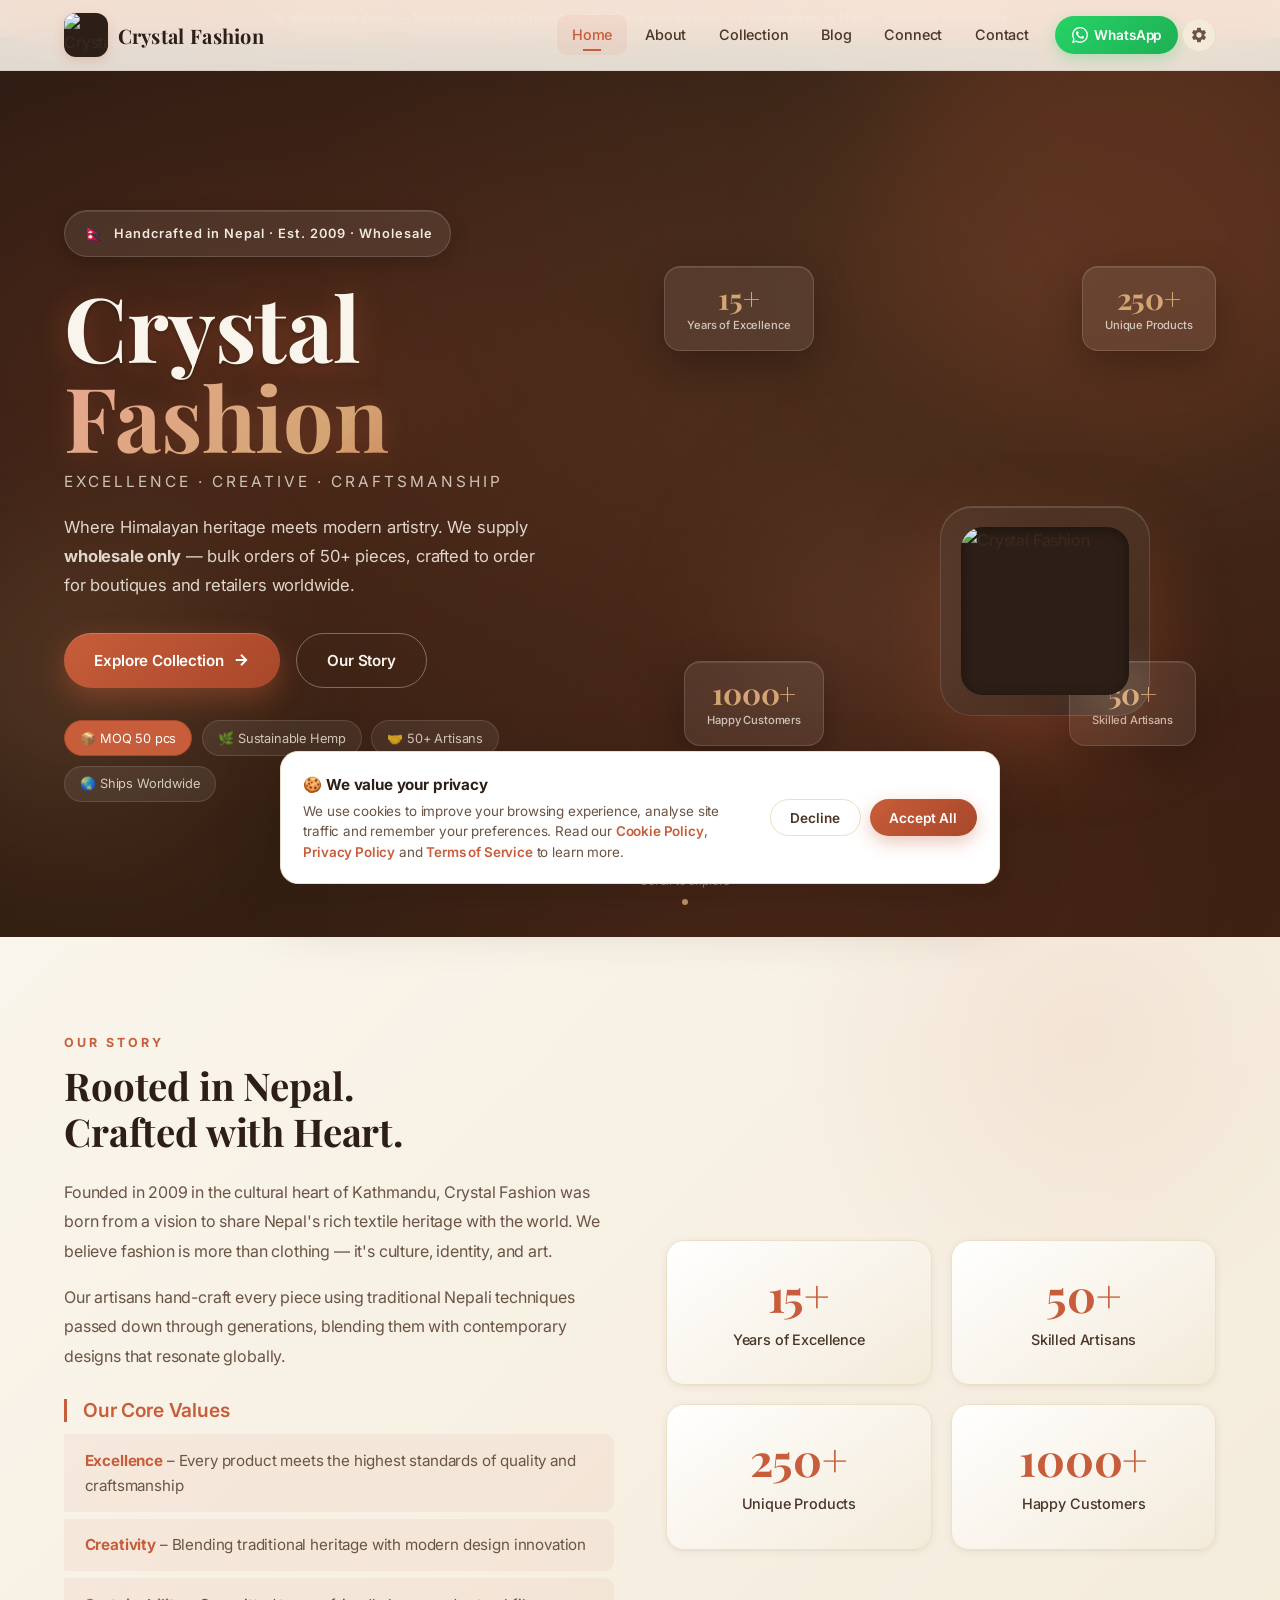
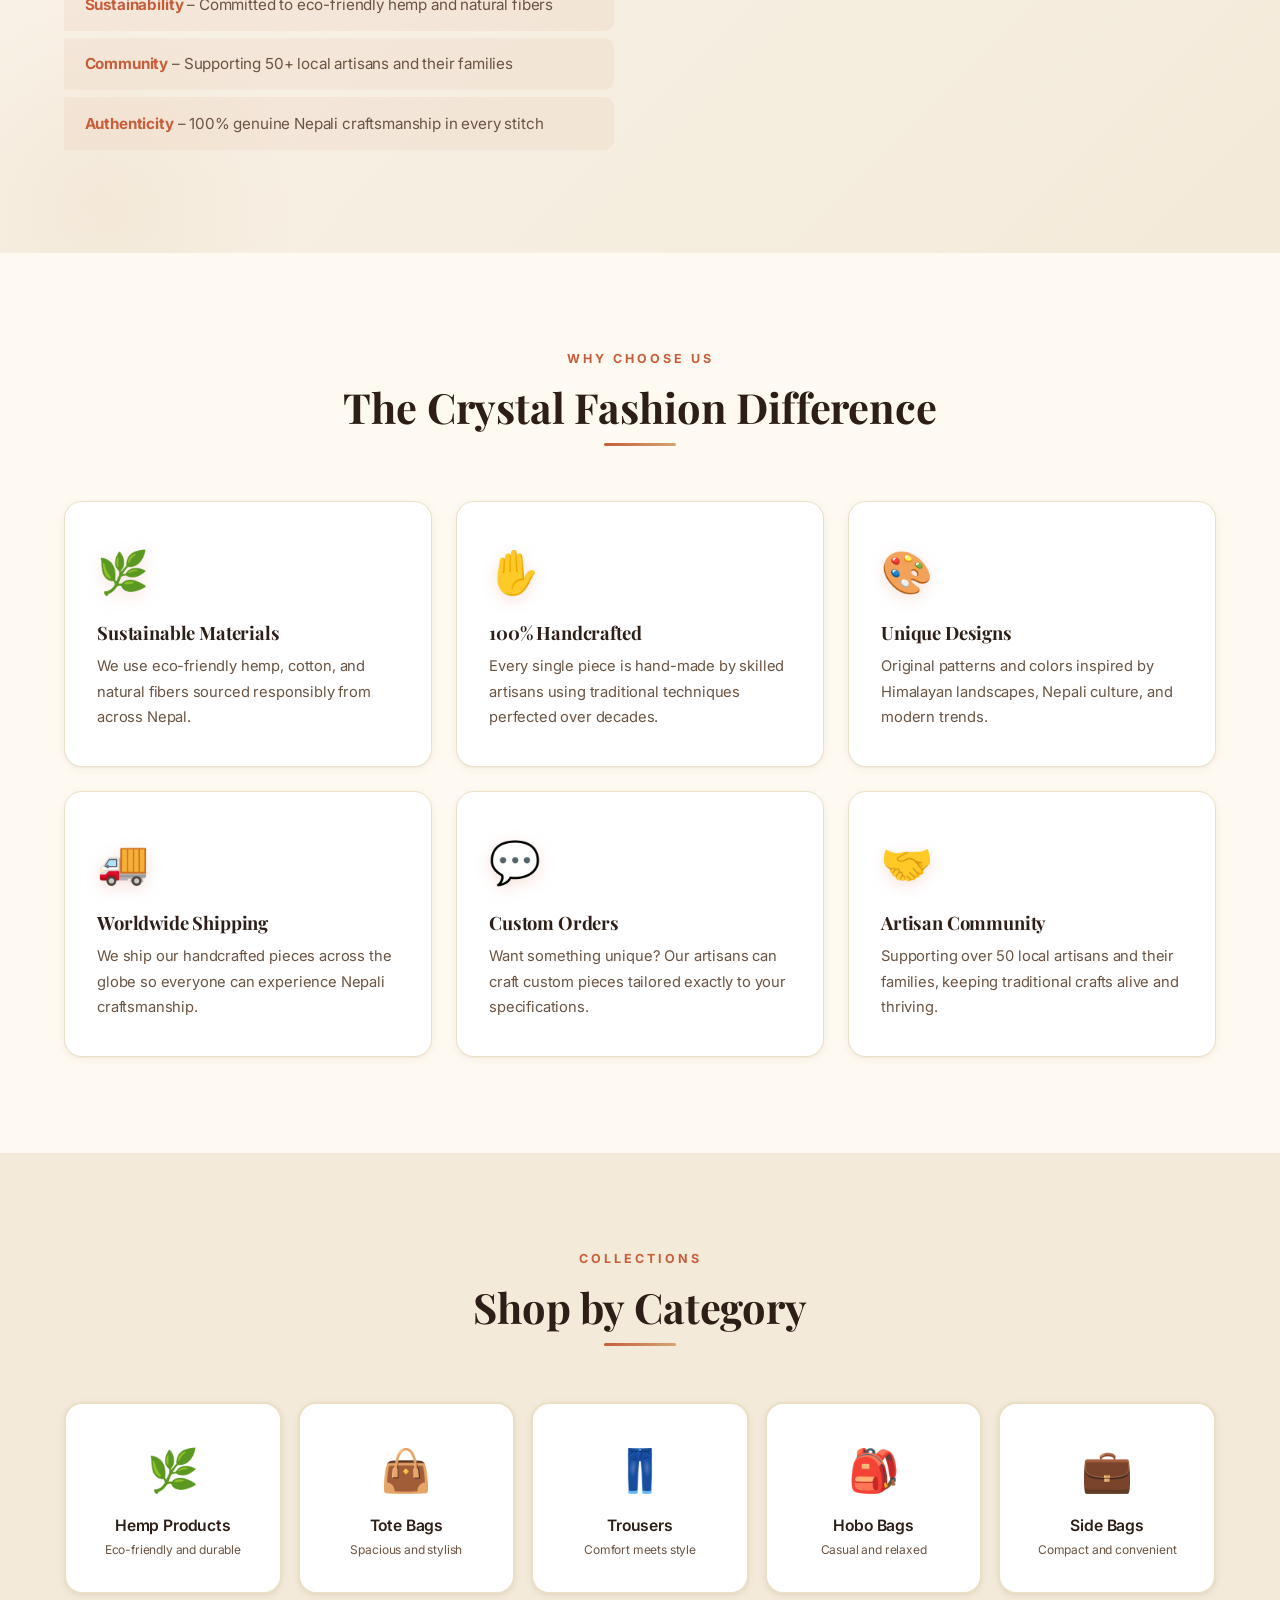
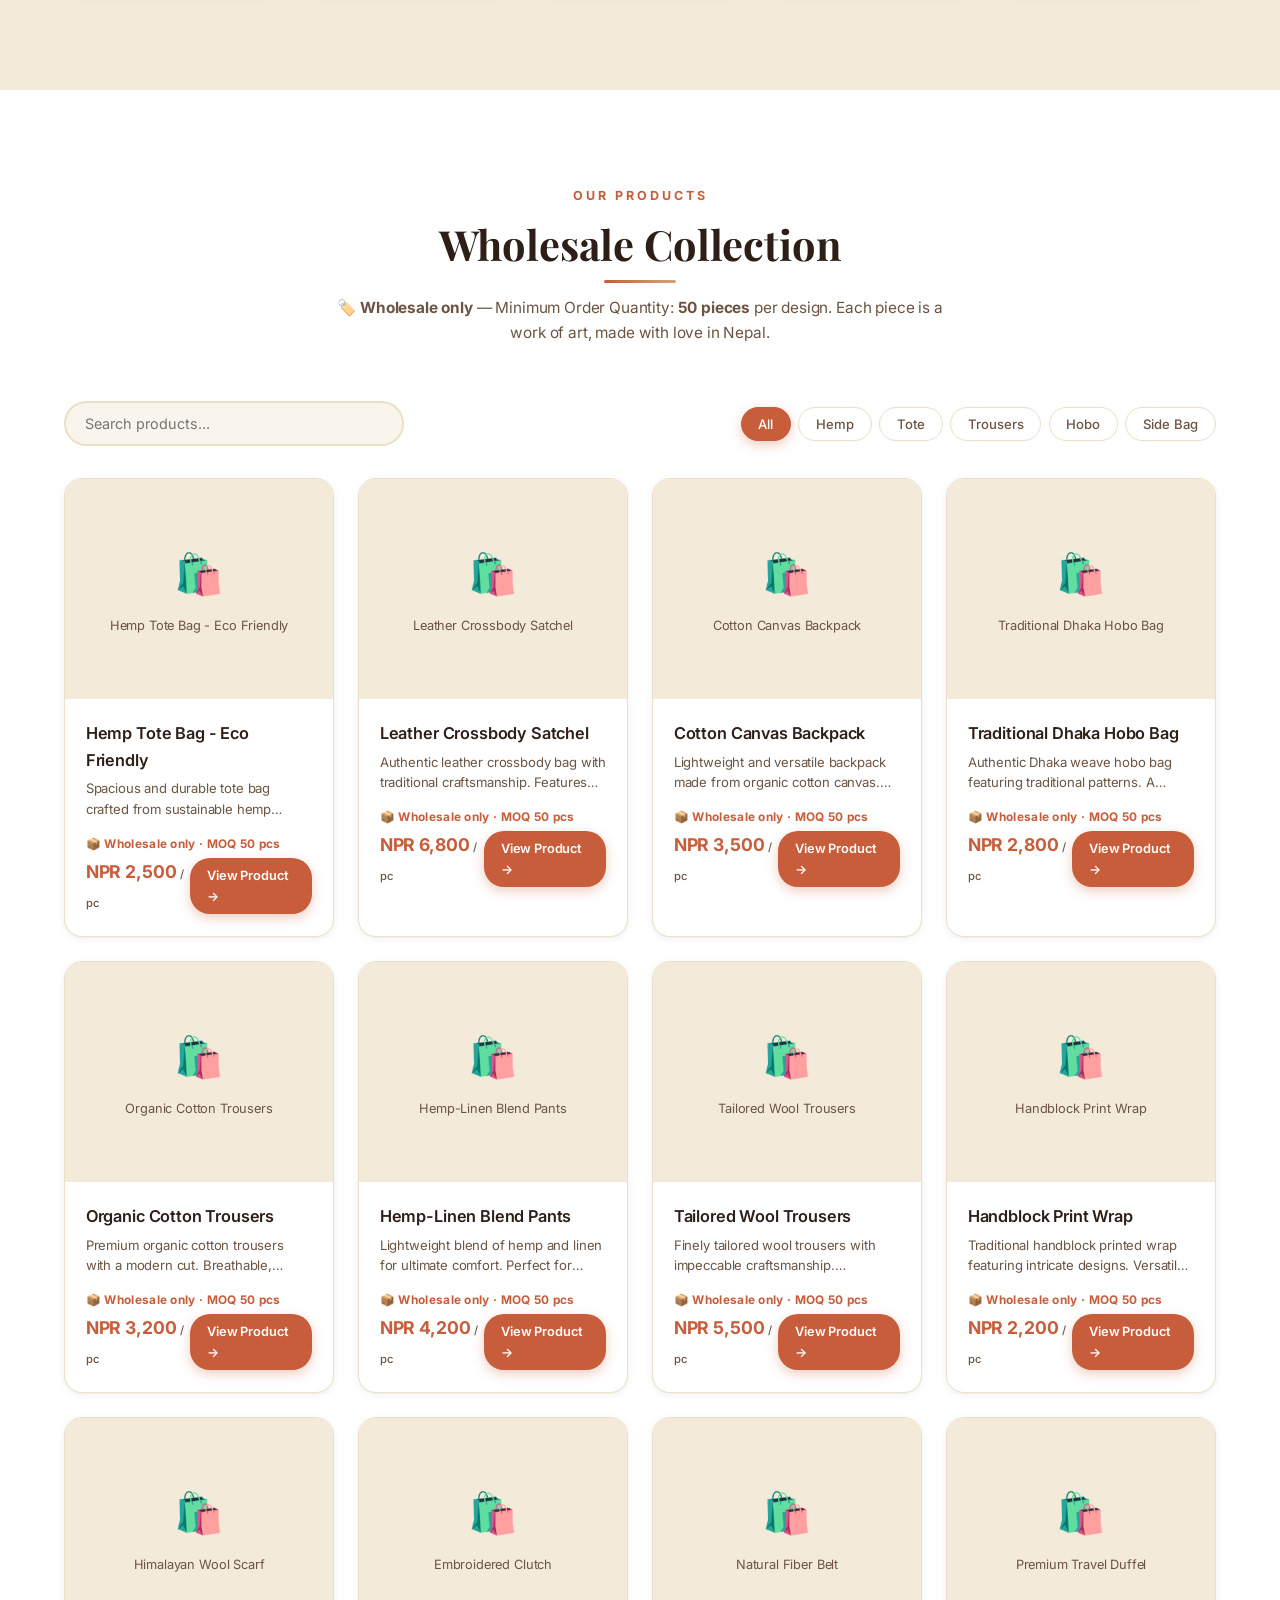
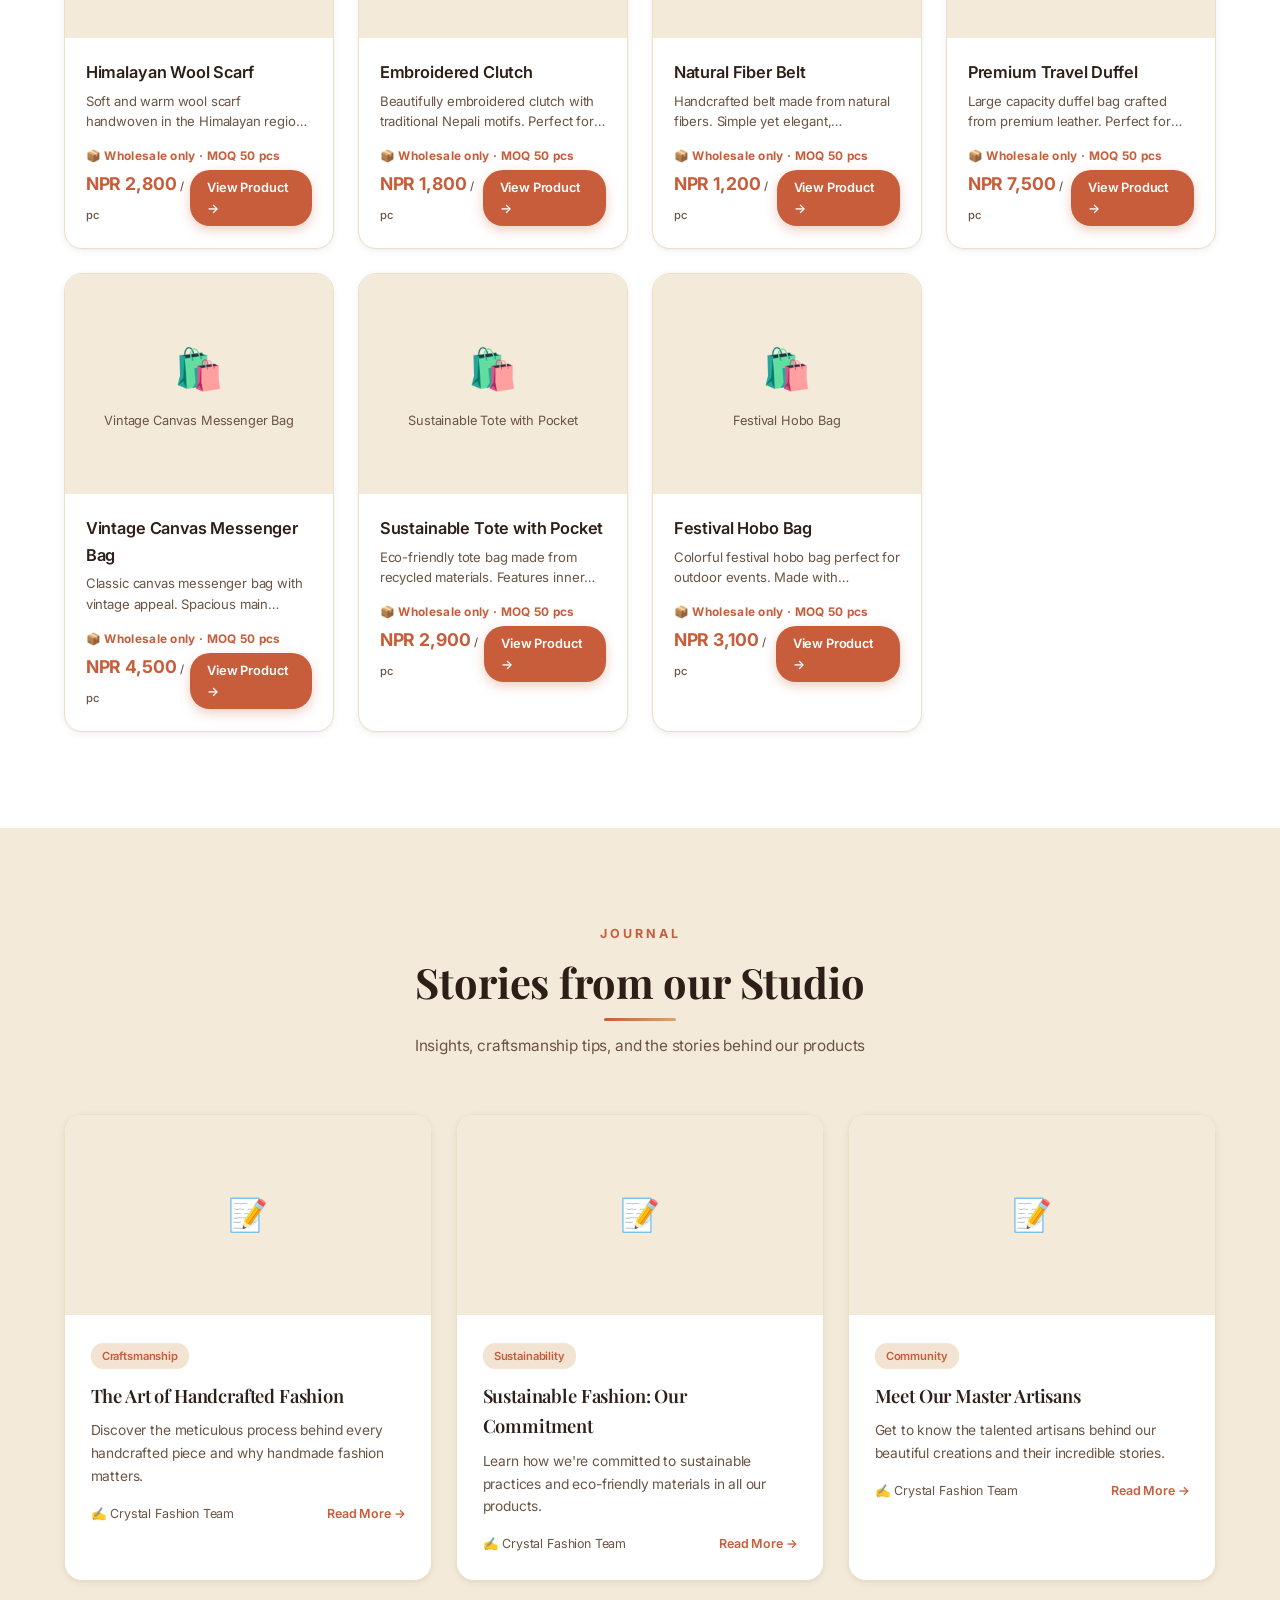
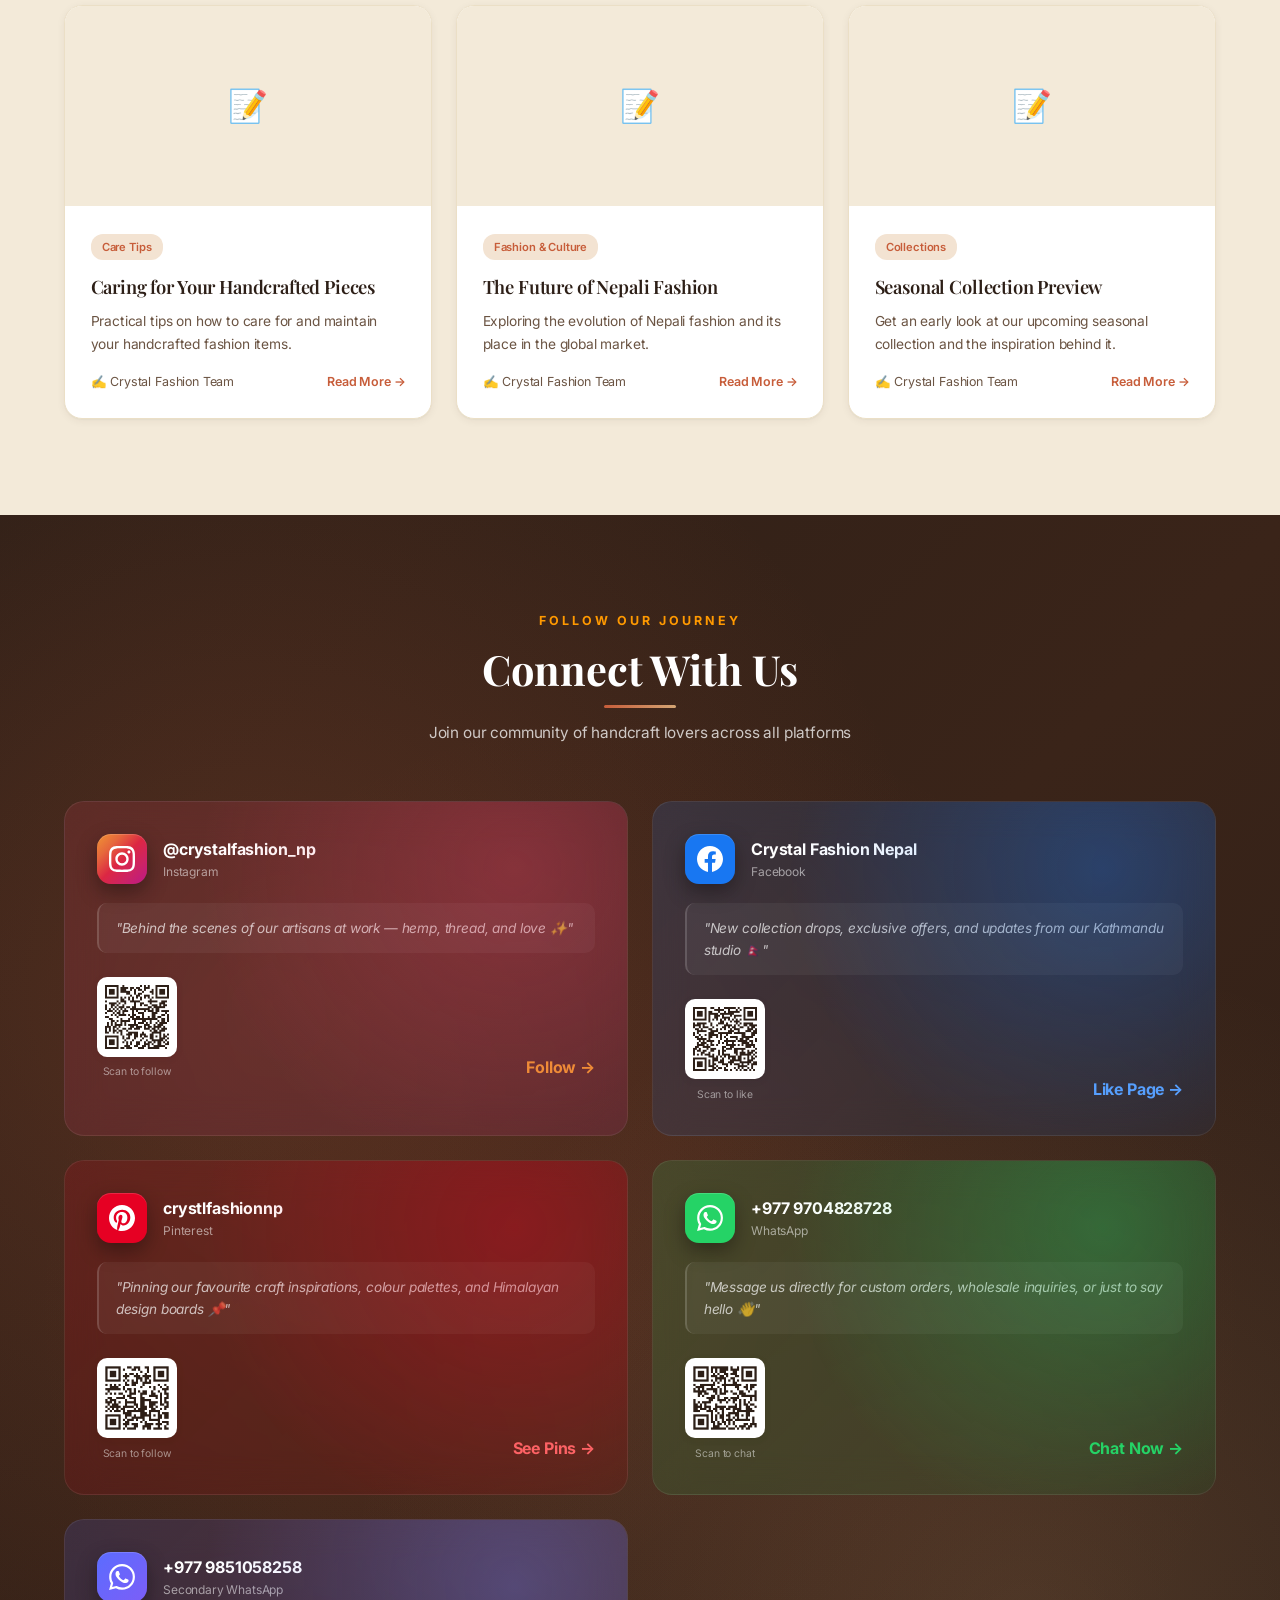
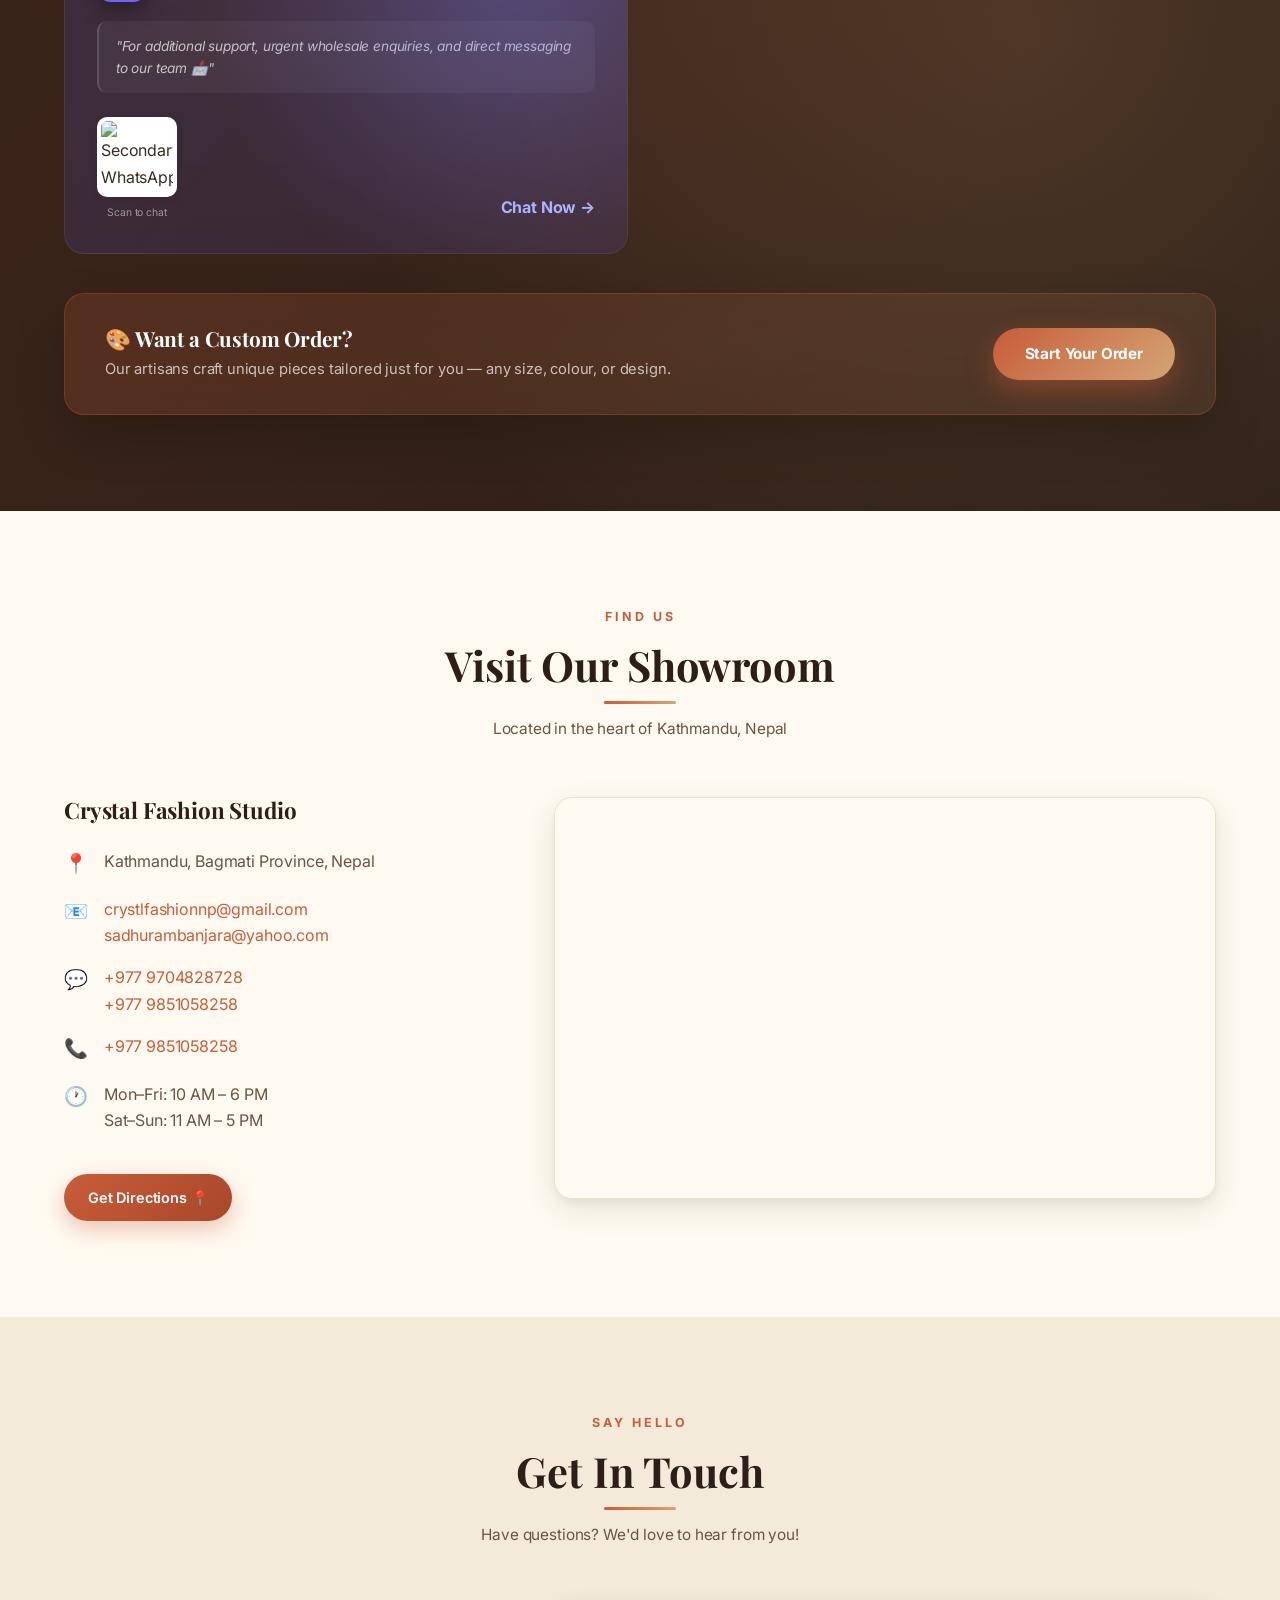
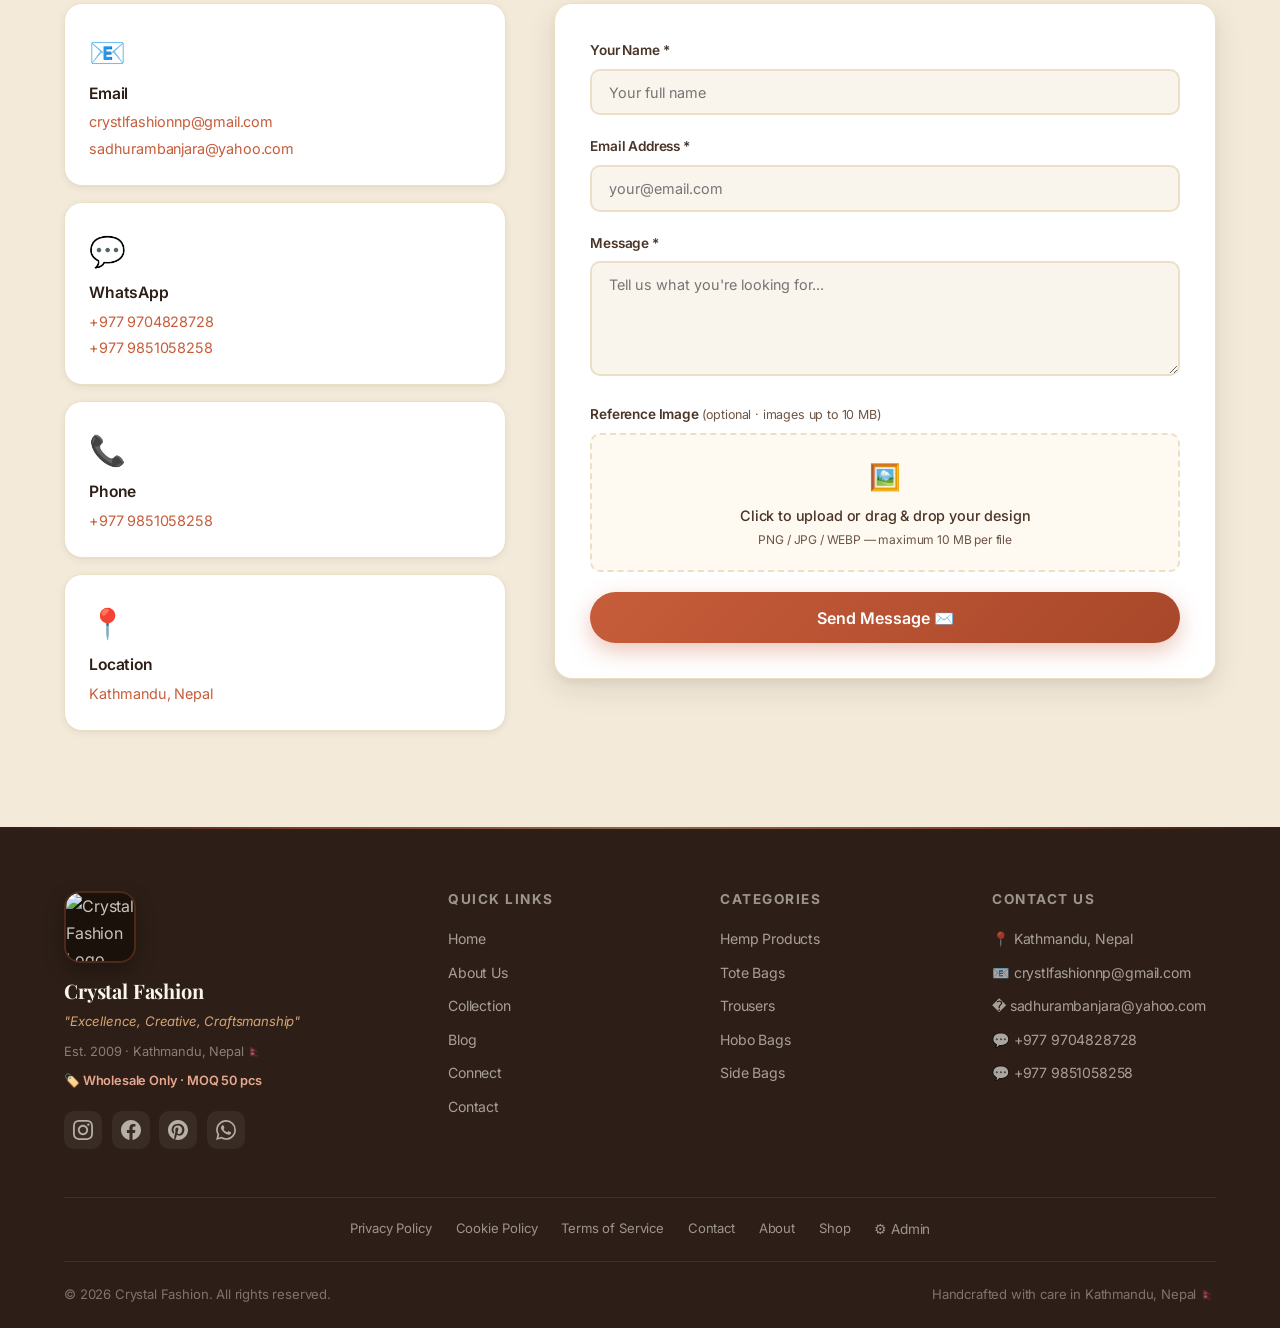
==== index.html @ 332d973c "Initial website setup" ====
<!DOCTYPE html>
<html lang="en">
<head>
    <meta charset="UTF-8">
    <meta name="viewport" content="width=device-width, initial-scale=1.0">
    <meta name="description" content="Crystal Fashion is a Nepal-based handcrafted fashion wholesaler offering premium bags, apparel, and accessories for boutiques and retailers worldwide. MOQ 50 pieces.">
    <meta name="keywords" content="Crystal Fashion, handcrafted fashion Nepal, wholesale bags Nepal, hemp tote bags, boutique fashion wholesale, Kathmandu fashion, Nepali leather accessories, wholesale fashion from Nepal">
    <meta name="robots" content="index, follow, max-image-preview:large, max-snippet:-1, max-video-preview:-1">
    <meta name="author" content="Crystal Fashion">
    <meta name="theme-color" content="#c75d3a">
    <meta name="application-name" content="Crystal Fashion">
    <meta property="og:type" content="website">
    <meta property="og:site_name" content="Crystal Fashion">
    <meta property="og:title" content="Crystal Fashion | Handcrafted Fashion from Nepal">
    <meta property="og:description" content="Premium handcrafted fashion, bags, accessories, and wholesale collections from Kathmandu, Nepal.">
    <meta property="og:image" content="https://www.crystalfashionnepal.com/images/logo.png">
    <meta property="og:url" content="https://www.crystalfashionnepal.com/">
    <meta property="og:locale" content="en_US">
    <meta name="twitter:card" content="summary_large_image">
    <meta name="twitter:title" content="Crystal Fashion | Handcrafted Fashion from Nepal">
    <meta name="twitter:description" content="Premium handcrafted fashion, bags, accessories, and wholesale collections from Kathmandu, Nepal.">
    <meta name="twitter:image" content="https://www.crystalfashionnepal.com/images/logo.png">
    <link rel="canonical" href="https://www.crystalfashionnepal.com/">
    <link rel="manifest" href="site.webmanifest">
    <title>Crystal Fashion - Wholesale Handcrafted Fashion from Nepal · MOQ 50</title>
    <link rel="icon" type="image/png" href="images/logo.png">
    <link href="https://fonts.googleapis.com/css2?family=Playfair+Display:ital,wght@0,400;0,600;0,700;0,900;1,400&family=Inter:wght@300;400;500;600;700&display=swap" rel="stylesheet">
    <link rel="stylesheet" href="css/style.css">
    <script type="application/ld+json">
    {
      "@context": "https://schema.org",
      "@type": "Organization",
      "name": "Crystal Fashion",
      "url": "https://www.crystalfashionnepal.com/",
      "logo": "https://www.crystalfashionnepal.com/images/logo.png",
      "description": "Crystal Fashion is a Nepal-based handcrafted fashion wholesaler creating premium bags, apparel, and accessories for boutiques and retailers worldwide.",
      "address": {
        "@type": "PostalAddress",
        "addressLocality": "Kathmandu",
        "addressCountry": "NP"
      },
      "areaServed": ["Worldwide", "Nepal", "Asia"],
      "contactPoint": {
        "@type": "ContactPoint",
        "telephone": "+977-9704828728",
        "contactType": "customer service",
        "areaServed": "Worldwide",
        "availableLanguage": ["English", "Nepali"]
      }
    }
    </script>
    <script type="application/ld+json">
    {
      "@context": "https://schema.org",
      "@type": "WebSite",
      "name": "Crystal Fashion",
      "url": "https://www.crystalfashionnepal.com/",
      "potentialAction": {
        "@type": "SearchAction",
        "target": "https://www.crystalfashionnepal.com/?q={search_term_string}",
        "query-input": "required name=search_term_string"
      }
    }
    </script>
</head>
<body>
    <div class="wholesale-bar">🏷️ <strong>Wholesale Only</strong> — Minimum Order Quantity: 50 pieces per design &nbsp;·&nbsp; Handcrafted in Nepal, shipped worldwide</div>
    <!-- Navigation -->
    <header class="header sticky-header" id="mainHeader">
        <div class="header-container">
            <a href="index.html" class="logo">
                <div class="logo-img-wrap">
                    <img src="images/logo.png" alt="Crystal Fashion Logo" class="logo-img">
                </div>
                <span class="logo-text">Crystal Fashion</span>
            </a>
            <nav class="nav-menu" id="navMenu">
                <a href="#home" class="nav-link">Home</a>
                <a href="#about" class="nav-link">About</a>
                <a href="#products" class="nav-link">Collection</a>
                <a href="#blog" class="nav-link">Blog</a>
                <a href="#connect" class="nav-link">Connect</a>
                <a href="#contact" class="nav-link">Contact</a>
                <a href="https://wa.me/9779704828728" class="nav-whatsapp" target="_blank" rel="noopener">
                    <svg viewBox="0 0 24 24" fill="currentColor" width="16" height="16"><path d="M17.472 14.382c-.297-.149-1.758-.867-2.03-.967-.273-.099-.471-.148-.67.15-.197.297-.767.966-.94 1.164-.173.199-.347.223-.644.075-.297-.15-1.255-.463-2.39-1.475-.883-.788-1.48-1.761-1.653-2.059-.173-.297-.018-.458.13-.606.134-.133.298-.347.446-.52.149-.174.198-.298.298-.497.099-.198.05-.371-.025-.52-.075-.149-.669-1.612-.916-2.207-.242-.579-.487-.5-.669-.51-.173-.008-.371-.01-.57-.01-.198 0-.52.074-.792.372-.272.297-1.04 1.016-1.04 2.479 0 1.462 1.065 2.875 1.213 3.074.149.198 2.096 3.2 5.077 4.487.709.306 1.262.489 1.694.625.712.227 1.36.195 1.871.118.571-.085 1.758-.719 2.006-1.413.248-.694.248-1.289.173-1.413-.074-.124-.272-.198-.57-.347m-5.421 7.403h-.004a9.87 9.87 0 0 1-5.031-1.378l-.361-.214-3.741.982.998-3.648-.235-.374a9.86 9.86 0 0 1-1.51-5.26c.001-5.45 4.436-9.884 9.888-9.884 2.64 0 5.122 1.03 6.988 2.898a9.825 9.825 0 0 1 2.893 6.994c-.003 5.45-4.437 9.884-9.885 9.884m8.413-18.297A11.815 11.815 0 0 0 12.05 0C5.495 0 .16 5.335.157 11.892c0 2.096.547 4.142 1.588 5.945L.057 24l6.305-1.654a11.882 11.882 0 0 0 5.683 1.448h.005c6.554 0 11.89-5.335 11.893-11.893a11.821 11.821 0 0 0-3.48-8.413z"/></svg>
                    WhatsApp
                </a>
                <a href="admin.html" class="nav-admin" title="Admin Panel" aria-label="Admin Panel">
                    <svg viewBox="0 0 24 24" fill="currentColor" width="18" height="18"><path d="M19.14 12.94c.04-.3.06-.61.06-.94 0-.32-.02-.64-.07-.94l2.03-1.58c.18-.14.23-.41.12-.61l-1.92-3.32c-.12-.22-.37-.29-.59-.22l-2.39.96c-.5-.38-1.03-.7-1.62-.94l-.36-2.54c-.04-.24-.24-.41-.48-.41h-3.84c-.24 0-.43.17-.47.41l-.36 2.54c-.59.24-1.13.57-1.62.94l-2.39-.96c-.22-.08-.47 0-.59.22L2.74 8.87c-.12.21-.08.47.12.61l2.03 1.58c-.05.3-.09.63-.09.94s.02.64.07.94l-2.03 1.58c-.18.14-.23.41-.12.61l1.92 3.32c.12.22.37.29.59.22l2.39-.96c.5.38 1.03.7 1.62.94l.36 2.54c.05.24.24.41.48.41h3.84c.24 0 .44-.17.47-.41l.36-2.54c.59-.24 1.13-.56 1.62-.94l2.39.96c.22.08.47 0 .59-.22l1.92-3.32c.12-.22.07-.47-.12-.61l-2.01-1.58zM12 15.6c-1.98 0-3.6-1.62-3.6-3.6s1.62-3.6 3.6-3.6 3.6 1.62 3.6 3.6-1.62 3.6-3.6 3.6z"/></svg>
                </a>
            </nav>
            <button class="mobile-menu-btn" id="mobileMenuBtn" aria-label="Toggle menu">
                <span></span><span></span><span></span>
            </button>
        </div>
    </header>

    <main class="main-content">

    <!-- ============ HERO ============ -->
    <section class="hero" id="home">
        <div class="hero-bg-layer"></div>
        <div class="hero-overlay"></div>

        <!-- Floating orbs -->
        <div class="orb orb-1"></div>
        <div class="orb orb-2"></div>
        <div class="orb orb-3"></div>

        <div class="hero-inner">
            <!-- Left: Text -->
            <div class="hero-left">
                <div class="hero-badge">
                    <span class="badge-flag">🇳🇵</span>
                    <span>Handcrafted in Nepal · Est. 2009 · Wholesale</span>
                </div>
                <h1 class="hero-title">
                    <span class="line-1">Crystal</span>
                    <span class="line-2">Fashion</span>
                </h1>
                <p class="hero-tagline">Excellence &middot; Creative &middot; Craftsmanship</p>
                <p class="hero-desc">Where Himalayan heritage meets modern artistry. We supply <strong>wholesale only</strong> — bulk orders of 50+ pieces, crafted to order for boutiques and retailers worldwide.</p>
                <div class="hero-actions">
                    <a href="#products" class="btn-glow">
                        <span>Explore Collection</span>
                        <svg width="18" height="18" viewBox="0 0 24 24" fill="none" stroke="currentColor" stroke-width="2.5"><path d="M5 12h14M12 5l7 7-7 7"/></svg>
                    </a>
                    <a href="#about" class="btn-ghost">Our Story</a>
                </div>
                <div class="hero-pills">
                    <span class="pill pill-moq">📦 MOQ 50 pcs</span>
                    <span class="pill">🌿 Sustainable Hemp</span>
                    <span class="pill">🤝 50+ Artisans</span>
                    <span class="pill">🌏 Ships Worldwide</span>
                </div>
            </div>

            <!-- Right: Floating Stats -->
            <div class="hero-right">
                <div class="hero-logo-card">
                    <div class="hlc-inner">
                        <img src="images/logo.png" alt="Crystal Fashion" class="hlc-logo">
                    </div>
                </div>
                <div class="floating-card fc-1">
                    <span class="fc-num">15+</span>
                    <span class="fc-label">Years of Excellence</span>
                </div>
                <div class="floating-card fc-2">
                    <span class="fc-num">250+</span>
                    <span class="fc-label">Unique Products</span>
                </div>
                <div class="floating-card fc-3">
                    <span class="fc-num">1000+</span>
                    <span class="fc-label">Happy Customers</span>
                </div>
                <div class="floating-card fc-4">
                    <span class="fc-num">50+</span>
                    <span class="fc-label">Skilled Artisans</span>
                </div>
            </div>
        </div>

        <!-- Scroll indicator -->
        <div class="scroll-hint">
            <span>Scroll to explore</span>
            <div class="scroll-dot"></div>
        </div>
    </section>

    <!-- ============ ABOUT ============ -->
    <section id="about" class="section about-section">
        <div class="container">
            <div class="about-content">
                <div class="about-text">
                    <div class="section-label">Our Story</div>
                    <h2>Rooted in Nepal.<br>Crafted with Heart.</h2>
                    <p>Founded in 2009 in the cultural heart of Kathmandu, Crystal Fashion was born from a vision to share Nepal's rich textile heritage with the world. We believe fashion is more than clothing — it's culture, identity, and art.</p>
                    <p>Our artisans hand-craft every piece using traditional Nepali techniques passed down through generations, blending them with contemporary designs that resonate globally.</p>
                    <h3>Our Core Values</h3>
                    <ul class="values-list">
                        <li><strong>Excellence</strong> – Every product meets the highest standards of quality and craftsmanship</li>
                        <li><strong>Creativity</strong> – Blending traditional heritage with modern design innovation</li>
                        <li><strong>Sustainability</strong> – Committed to eco-friendly hemp and natural fibers</li>
                        <li><strong>Community</strong> – Supporting 50+ local artisans and their families</li>
                        <li><strong>Authenticity</strong> – 100% genuine Nepali craftsmanship in every stitch</li>
                    </ul>
                </div>
                <div class="about-stats">
                    <div class="stat-card"><span class="stat-number" data-target="15">15</span><span class="stat-label">Years of Excellence</span></div>
                    <div class="stat-card"><span class="stat-number" data-target="50">50</span><span class="stat-label">Skilled Artisans</span></div>
                    <div class="stat-card"><span class="stat-number" data-target="250">250</span><span class="stat-label">Unique Products</span></div>
                    <div class="stat-card"><span class="stat-number" data-target="1000">1000</span><span class="stat-label">Happy Customers</span></div>
                </div>
            </div>
        </div>
    </section>

    <!-- ============ FEATURES ============ -->
    <section class="section features-section">
        <div class="container">
            <div class="section-header">
                <div class="section-label">Why Choose Us</div>
                <h2>The Crystal Fashion Difference</h2>
            </div>
            <div class="features-grid">
                <div class="feature-card"><div class="feature-icon">🌿</div><h3>Sustainable Materials</h3><p>We use eco-friendly hemp, cotton, and natural fibers sourced responsibly from across Nepal.</p></div>
                <div class="feature-card"><div class="feature-icon">✋</div><h3>100% Handcrafted</h3><p>Every single piece is hand-made by skilled artisans using traditional techniques perfected over decades.</p></div>
                <div class="feature-card"><div class="feature-icon">🎨</div><h3>Unique Designs</h3><p>Original patterns and colors inspired by Himalayan landscapes, Nepali culture, and modern trends.</p></div>
                <div class="feature-card"><div class="feature-icon">🚚</div><h3>Worldwide Shipping</h3><p>We ship our handcrafted pieces across the globe so everyone can experience Nepali craftsmanship.</p></div>
                <div class="feature-card"><div class="feature-icon">💬</div><h3>Custom Orders</h3><p>Want something unique? Our artisans can craft custom pieces tailored exactly to your specifications.</p></div>
                <div class="feature-card"><div class="feature-icon">🤝</div><h3>Artisan Community</h3><p>Supporting over 50 local artisans and their families, keeping traditional crafts alive and thriving.</p></div>
            </div>
        </div>
    </section>

    <!-- ============ CATEGORIES ============ -->
    <section class="section categories-section">
        <div class="container">
            <div class="section-header">
                <div class="section-label">Collections</div>
                <h2>Shop by Category</h2>
            </div>
            <div class="categories-grid">
                <div class="category-card" onclick="filterByCategory('Hemps')">
                    <div class="cat-icon">🌿</div><h3>Hemp Products</h3><p>Eco-friendly and durable</p>
                </div>
                <div class="category-card" onclick="filterByCategory('Tote')">
                    <div class="cat-icon">👜</div><h3>Tote Bags</h3><p>Spacious and stylish</p>
                </div>
                <div class="category-card" onclick="filterByCategory('Trousers')">
                    <div class="cat-icon">👖</div><h3>Trousers</h3><p>Comfort meets style</p>
                </div>
                <div class="category-card" onclick="filterByCategory('Hobo')">
                    <div class="cat-icon">🎒</div><h3>Hobo Bags</h3><p>Casual and relaxed</p>
                </div>
                <div class="category-card" onclick="filterByCategory('Side Bag')">
                    <div class="cat-icon">💼</div><h3>Side Bags</h3><p>Compact and convenient</p>
                </div>
            </div>
        </div>
    </section>

    <!-- ============ PRODUCTS ============ -->
    <section id="products" class="section products-section">
        <div class="container">
            <div class="section-header">
                <div class="section-label">Our Products</div>
                <h2>Wholesale Collection</h2>
                <p>🏷️ <strong>Wholesale only</strong> — Minimum Order Quantity: <strong>50 pieces</strong> per design. Each piece is a work of art, made with love in Nepal.</p>
            </div>
            <div class="products-toolbar">
                <div class="search-wrap">
                    <input type="text" id="productSearch" placeholder="Search products..." class="search-input">
                </div>
                <div class="filter-wrap" id="categoryFilters">
                    <button class="filter-btn active" onclick="filterByCategory('All')">All</button>
                    <button class="filter-btn" onclick="filterByCategory('Hemps')">Hemp</button>
                    <button class="filter-btn" onclick="filterByCategory('Tote')">Tote</button>
                    <button class="filter-btn" onclick="filterByCategory('Trousers')">Trousers</button>
                    <button class="filter-btn" onclick="filterByCategory('Hobo')">Hobo</button>
                    <button class="filter-btn" onclick="filterByCategory('Side Bag')">Side Bag</button>
                </div>
            </div>
            <div class="products-grid" id="productsGrid">
                <div class="loading-spinner">Loading products...</div>
            </div>
        </div>
    </section>

    <!-- ============ BLOG ============ -->
    <section id="blog" class="section blog-section">
        <div class="container">
            <div class="section-header">
                <div class="section-label">Journal</div>
                <h2>Stories from our Studio</h2>
                <p>Insights, craftsmanship tips, and the stories behind our products</p>
            </div>
            <div class="blog-grid" id="blogGrid">
                <div class="loading-spinner">Loading posts...</div>
            </div>
        </div>
    </section>

    <!-- ============ CONNECT WITH US (Redesigned) ============ -->
    <section id="connect" class="section connect-section">
        <div class="connect-bg-pattern"></div>
        <div class="container">
            <div class="section-header">
                <div class="section-label" style="color:#ff9900">Follow Our Journey</div>
                <h2 style="color:#fff">Connect With Us</h2>
                <p style="color:rgba(255,255,255,0.75)">Join our community of handcraft lovers across all platforms</p>
            </div>

            <div class="social-galaxy">

                <!-- Instagram -->
                <a href="https://www.instagram.com/crystalfashion_np/?hl=en" target="_blank" rel="noopener noreferrer" class="sg-card ig-card">
                    <div class="sg-glow"></div>
                    <div class="sg-top">
                        <div class="sg-platform-icon">
                            <svg viewBox="0 0 24 24" fill="currentColor"><path d="M12 2.163c3.204 0 3.584.012 4.85.07 3.252.148 4.771 1.691 4.919 4.919.058 1.265.069 1.645.069 4.849 0 3.205-.012 3.584-.069 4.849-.149 3.225-1.664 4.771-4.919 4.919-1.266.058-1.644.07-4.85.07-3.204 0-3.584-.012-4.849-.07-3.26-.149-4.771-1.699-4.919-4.92-.058-1.265-.07-1.644-.07-4.849 0-3.204.013-3.583.07-4.849.149-3.227 1.664-4.771 4.919-4.919 1.266-.057 1.645-.069 4.849-.069zm0-2.163c-3.259 0-3.667.014-4.947.072-4.358.2-6.78 2.618-6.98 6.98-.059 1.281-.073 1.689-.073 4.948 0 3.259.014 3.668.072 4.948.2 4.358 2.618 6.78 6.98 6.98 1.281.058 1.689.072 4.948.072 3.259 0 3.668-.014 4.948-.072 4.354-.2 6.782-2.618 6.979-6.98.059-1.28.073-1.689.073-4.948 0-3.259-.014-3.667-.072-4.947-.196-4.354-2.617-6.78-6.979-6.98-1.281-.059-1.69-.073-4.949-.073zm0 5.838c-3.403 0-6.162 2.759-6.162 6.162s2.759 6.163 6.162 6.163 6.162-2.759 6.162-6.163c0-3.403-2.759-6.162-6.162-6.162zm0 10.162c-2.209 0-4-1.79-4-4 0-2.209 1.791-4 4-4s4 1.791 4 4c0 2.21-1.791 4-4 4zm6.406-11.845c-.796 0-1.441.645-1.441 1.44s.645 1.44 1.441 1.44c.795 0 1.439-.645 1.439-1.44s-.644-1.44-1.439-1.44z"/></svg>
                        </div>
                        <div class="sg-meta">
                            <span class="sg-handle">@crystalfashion_np</span>
                            <span class="sg-platform-name">Instagram</span>
                        </div>
                    </div>
                    <div class="sg-preview-text">"Behind the scenes of our artisans at work — hemp, thread, and love ✨"</div>
                    <div class="sg-bottom">
                        <div class="sg-qr-wrap">
                            <img src="images/qr/instagram.png" alt="Instagram QR" width="80" height="80">
                            <span>Scan to follow</span>
                        </div>
                        <span class="sg-cta">Follow →</span>
                    </div>
                </a>

                <!-- Facebook -->
                <a href="https://www.facebook.com/profile.php?id=61577121806289" target="_blank" rel="noopener noreferrer" class="sg-card fb-card">
                    <div class="sg-glow"></div>
                    <div class="sg-top">
                        <div class="sg-platform-icon">
                            <svg viewBox="0 0 24 24" fill="currentColor"><path d="M24 12.073c0-6.627-5.373-12-12-12s-12 5.373-12 12c0 5.99 4.388 10.954 10.125 11.854v-8.385H7.078v-3.47h3.047V9.43c0-3.007 1.792-4.669 4.533-4.669 1.312 0 2.686.235 2.686.235v2.953H15.83c-1.491 0-1.956.925-1.956 1.874v2.25h3.328l-.532 3.47h-2.796v8.385C19.612 23.027 24 18.062 24 12.073z"/></svg>
                        </div>
                        <div class="sg-meta">
                            <span class="sg-handle">Crystal Fashion Nepal</span>
                            <span class="sg-platform-name">Facebook</span>
                        </div>
                    </div>
                    <div class="sg-preview-text">"New collection drops, exclusive offers, and updates from our Kathmandu studio 🇳🇵"</div>
                    <div class="sg-bottom">
                        <div class="sg-qr-wrap">
                            <img src="images/qr/facebook.png" alt="Facebook QR" width="80" height="80">
                            <span>Scan to like</span>
                        </div>
                        <span class="sg-cta">Like Page →</span>
                    </div>
                </a>

                <!-- Pinterest -->
                <a href="https://www.pinterest.com/crystlfashionnp/" target="_blank" rel="noopener noreferrer" class="sg-card pin-card">
                    <div class="sg-glow"></div>
                    <div class="sg-top">
                        <div class="sg-platform-icon">
                            <svg viewBox="0 0 24 24" fill="currentColor"><path d="M12 0c-6.627 0-12 5.372-12 12 0 5.084 3.163 9.426 7.627 11.174-.105-.949-.2-2.405.042-3.441.218-.937 1.407-5.965 1.407-5.965s-.359-.719-.359-1.782c0-1.668.967-2.914 2.171-2.914 1.023 0 1.518.769 1.518 1.69 0 1.029-.655 2.568-.994 3.995-.283 1.194.599 2.169 1.777 2.169 2.133 0 3.772-2.249 3.772-5.495 0-2.873-2.064-4.882-5.012-4.882-3.414 0-5.418 2.561-5.418 5.207 0 1.031.397 2.138.893 2.738a.36.36 0 0 1 .083.345l-.333 1.36c-.053.22-.174.267-.402.161-1.499-.698-2.436-2.889-2.436-4.649 0-3.785 2.75-7.262 7.929-7.262 4.163 0 7.398 2.967 7.398 6.931 0 4.136-2.607 7.464-6.227 7.464-1.216 0-2.359-.632-2.75-1.378l-.748 2.853c-.271 1.043-1.002 2.35-1.492 3.146C9.57 23.812 10.763 24 12 24c6.627 0 12-5.373 12-12 0-6.628-5.373-12-12-12z"/></svg>
                        </div>
                        <div class="sg-meta">
                            <span class="sg-handle">crystlfashionnp</span>
                            <span class="sg-platform-name">Pinterest</span>
                        </div>
                    </div>
                    <div class="sg-preview-text">"Pinning our favourite craft inspirations, colour palettes, and Himalayan design boards 📌"</div>
                    <div class="sg-bottom">
                        <div class="sg-qr-wrap">
                            <img src="images/qr/pinterest.png" alt="Pinterest QR" width="80" height="80">
                            <span>Scan to follow</span>
                        </div>
                        <span class="sg-cta">See Pins →</span>
                    </div>
                </a>

                <!-- WhatsApp -->
                <a href="https://wa.me/9779704828728" target="_blank" rel="noopener noreferrer" class="sg-card wa-card">
                    <div class="sg-glow"></div>
                    <div class="sg-top">
                        <div class="sg-platform-icon">
                            <svg viewBox="0 0 24 24" fill="currentColor"><path d="M17.472 14.382c-.297-.149-1.758-.867-2.03-.967-.273-.099-.471-.148-.67.15-.197.297-.767.966-.94 1.164-.173.199-.347.223-.644.075-.297-.15-1.255-.463-2.39-1.475-.883-.788-1.48-1.761-1.653-2.059-.173-.297-.018-.458.13-.606.134-.133.298-.347.446-.52.149-.174.198-.298.298-.497.099-.198.05-.371-.025-.52-.075-.149-.669-1.612-.916-2.207-.242-.579-.487-.5-.669-.51-.173-.008-.371-.01-.57-.01-.198 0-.52.074-.792.372-.272.297-1.04 1.016-1.04 2.479 0 1.462 1.065 2.875 1.213 3.074.149.198 2.096 3.2 5.077 4.487.709.306 1.262.489 1.694.625.712.227 1.36.195 1.871.118.571-.085 1.758-.719 2.006-1.413.248-.694.248-1.289.173-1.413-.074-.124-.272-.198-.57-.347m-5.421 7.403h-.004a9.87 9.87 0 0 1-5.031-1.378l-.361-.214-3.741.982.998-3.648-.235-.374a9.86 9.86 0 0 1-1.51-5.26c.001-5.45 4.436-9.884 9.888-9.884 2.64 0 5.122 1.03 6.988 2.898a9.825 9.825 0 0 1 2.893 6.994c-.003 5.45-4.437 9.884-9.885 9.884m8.413-18.297A11.815 11.815 0 0 0 12.05 0C5.495 0 .16 5.335.157 11.892c0 2.096.547 4.142 1.588 5.945L.057 24l6.305-1.654a11.882 11.882 0 0 0 5.683 1.448h.005c6.554 0 11.89-5.335 11.893-11.893a11.821 11.821 0 0 0-3.48-8.413z"/></svg>
                        </div>
                        <div class="sg-meta">
                            <span class="sg-handle">+977 9704828728</span>
                            <span class="sg-platform-name">WhatsApp</span>
                        </div>
                    </div>
                    <div class="sg-preview-text">"Message us directly for custom orders, wholesale inquiries, or just to say hello 👋"</div>
                    <div class="sg-bottom">
                        <div class="sg-qr-wrap">
                            <img src="images/qr/whatsapp.png" alt="WhatsApp QR" width="80" height="80">
                            <span>Scan to chat</span>
                        </div>
                        <span class="sg-cta">Chat Now →</span>
                    </div>
                </a>

                <!-- Secondary WhatsApp -->
                <a href="https://wa.me/9779851058258" target="_blank" rel="noopener noreferrer" class="sg-card secondary-wa-card">
                    <div class="sg-glow"></div>
                    <div class="sg-top">
                        <div class="sg-platform-icon">
                            <svg viewBox="0 0 24 24" fill="currentColor"><path d="M17.472 14.382c-.297-.149-1.758-.867-2.03-.967-.273-.099-.471-.148-.67.15-.197.297-.767.966-.94 1.164-.173.199-.347.223-.644.075-.297-.15-1.255-.463-2.39-1.475-.883-.788-1.48-1.761-1.653-2.059-.173-.297-.018-.458.13-.606.134-.133.298-.347.446-.52.149-.174.198-.298.298-.497.099-.198.05-.371-.025-.52-.075-.149-.669-1.612-.916-2.207-.242-.579-.487-.5-.669-.51-.173-.008-.371-.01-.57-.01-.198 0-.52.074-.792.372-.272.297-1.04 1.016-1.04 2.479 0 1.462 1.065 2.875 1.213 3.074.149.198 2.096 3.2 5.077 4.487.709.306 1.262.489 1.694.625.712.227 1.36.195 1.871.118.571-.085 1.758-.719 2.006-1.413.248-.694.248-1.289.173-1.413-.074-.124-.272-.198-.57-.347m-5.421 7.403h-.004a9.87 9.87 0 0 1-5.031-1.378l-.361-.214-3.741.982.998-3.648-.235-.374a9.86 9.86 0 0 1-1.51-5.26c.001-5.45 4.436-9.884 9.888-9.884 2.64 0 5.122 1.03 6.988 2.898a9.825 9.825 0 0 1 2.893 6.994c-.003 5.45-4.437 9.884-9.885 9.884m8.413-18.297A11.815 11.815 0 0 0 12.05 0C5.495 0 .16 5.335.157 11.892c0 2.096.547 4.142 1.588 5.945L.057 24l6.305-1.654a11.882 11.882 0 0 0 5.683 1.448h.005c6.554 0 11.89-5.335 11.893-11.893a11.821 11.821 0 0 0-3.48-8.413z"/></svg>
                        </div>
                        <div class="sg-meta">
                            <span class="sg-handle">+977 9851058258</span>
                            <span class="sg-platform-name">Secondary WhatsApp</span>
                        </div>
                    </div>
                    <div class="sg-preview-text">"For additional support, urgent wholesale enquiries, and direct messaging to our team 📩"</div>
                    <div class="sg-bottom">
                        <div class="sg-qr-wrap">
                            <img src="https://api.qrserver.com/v1/create-qr-code/?size=160x160&data=https%3A%2F%2Fwa.me%2F9779851058258" alt="Secondary WhatsApp QR" width="80" height="80">
                            <span>Scan to chat</span>
                        </div>
                        <span class="sg-cta">Chat Now →</span>
                    </div>
                </a>

            </div>

            <!-- CTA Strip -->
            <div class="connect-cta-strip">
                <div class="cta-strip-left">
                    <h3>🎨 Want a Custom Order?</h3>
                    <p>Our artisans craft unique pieces tailored just for you — any size, colour, or design.</p>
                </div>
                <a href="#contact" class="cta-strip-btn">Start Your Order</a>
            </div>
        </div>
    </section>

    <!-- ============ LOCATION ============ -->
    <section id="location" class="section location-section">
        <div class="container">
            <div class="section-header">
                <div class="section-label">Find Us</div>
                <h2>Visit Our Showroom</h2>
                <p>Located in the heart of Kathmandu, Nepal</p>
            </div>
            <div class="location-content">
                <div class="location-info">
                    <h3>Crystal Fashion Studio</h3>
                    <div class="location-detail"><span>📍</span><p>Kathmandu, Bagmati Province, Nepal</p></div>
                    <div class="location-detail"><span>📧</span><p><a href="mailto:crystlfashionnp@gmail.com">crystlfashionnp@gmail.com</a><br><a href="mailto:sadhurambanjara@yahoo.com">sadhurambanjara@yahoo.com</a></p></div>
                    <div class="location-detail"><span>💬</span><p><a href="https://wa.me/9779704828728">+977 9704828728</a><br><a href="https://wa.me/9779851058258">+977 9851058258</a></p></div>
                    <div class="location-detail"><span>📞</span><p><a href="tel:+9779851058258">+977 9851058258</a></p></div>
                    <div class="location-detail"><span>🕐</span><p>Mon–Fri: 10 AM – 6 PM<br>Sat–Sun: 11 AM – 5 PM</p></div>
                    <a href="https://share.google/JPWggtNHx1bEFCGo9" target="_blank" class="btn btn-primary" style="margin-top:1.5rem; display:inline-flex; align-items:center; gap:0.5rem;">Get Directions 📍</a>
                </div>
                <div class="location-map">
                    <iframe src="https://www.google.com/maps/embed?pb=!1m18!1m12!1m3!1d3531.880111339833!2d85.30134847534704!3d27.720987676174797!2m3!1f0!2f0!3f0!3m2!1i1024!2i768!4f13.1!3m3!1m2!1s0x39eb1911dbb6de19%3A0x2e0f07bcc0503ece!2sCrystal%20Fashion!5e0!3m2!1sen!2snp!4v1790218297453!5m2!1sen!2snp" width="100%" height="400" style="border:0;border-radius:16px;" allowfullscreen="" loading="lazy" referrerpolicy="strict-origin-when-cross-origin"></iframe>
                </div>
            </div>
        </div>
    </section>

    <!-- ============ CONTACT ============ -->
    <section id="contact" class="section contact-section">
        <div class="container">
            <div class="section-header">
                <div class="section-label">Say Hello</div>
                <h2>Get In Touch</h2>
                <p>Have questions? We'd love to hear from you!</p>
            </div>
            <div class="contact-content">
                <div class="contact-info">
                    <div class="info-card"><div class="info-icon">📧</div><h3>Email</h3><p><a href="mailto:crystlfashionnp@gmail.com">crystlfashionnp@gmail.com</a><br><a href="mailto:sadhurambanjara@yahoo.com">sadhurambanjara@yahoo.com</a></p></div>
                    <div class="info-card"><div class="info-icon">💬</div><h3>WhatsApp</h3><p><a href="https://wa.me/9779704828728" target="_blank">+977 9704828728</a><br><a href="https://wa.me/9779851058258" target="_blank">+977 9851058258</a></p></div>
                    <div class="info-card"><div class="info-icon">📞</div><h3>Phone</h3><p><a href="tel:+9779851058258">+977 9851058258</a></p></div>
                    <div class="info-card"><div class="info-icon">📍</div><h3>Location</h3><p><a href="https://share.google/JPWggtNHx1bEFCGo9" target="_blank">Kathmandu, Nepal</a></p></div>
                </div>

                <div class="form-wrapper">
                    <!-- Success Message -->
                    <div id="formSuccess" class="form-success-box" style="display:none;">
                        <div class="success-icon">✅</div>
                        <h3>Message Sent Successfully!</h3>
                        <p>Thank you for reaching out to Crystal Fashion! We've received your message and a confirmation email has been sent to your inbox. Our team will get back to you within 24 hours.</p>
                        <button class="btn btn-primary" onclick="resetForm()">Send Another Message</button>
                    </div>

                    <!-- Form -->
                    <form class="contact-form" id="contactForm" action="https://formspree.io/f/xjgzovpj" method="POST" enctype="multipart/form-data">
                        <input type="hidden" name="_subject" value="New Crystal Fashion Inquiry 🎨">
                        <input type="hidden" name="_autoresponse" value="Hello! 🙏 Thank you for contacting Crystal Fashion — Excellence, Creative, Craftsmanship. We've received your message and our team will get back to you within 24 hours. For urgent inquiries, WhatsApp us at +977 9704828728. — Crystal Fashion Team, Kathmandu Nepal">
                        <input type="hidden" name="_captcha" value="false">

                        <div class="form-group">
                            <label for="name">Your Name *</label>
                            <input type="text" id="name" name="name" placeholder="Your full name" required maxlength="100">
                            <span class="form-error" id="nameError"></span>
                        </div>
                        <div class="form-group">
                            <label for="email">Email Address *</label>
                            <input type="email" id="email" name="email" placeholder="your@email.com" required maxlength="100">
                            <span class="form-error" id="emailError"></span>
                        </div>
                        <div class="form-group">
                            <label for="message">Message *</label>
                            <textarea id="message" name="message" rows="5" placeholder="Tell us what you're looking for..." required maxlength="1000"></textarea>
                            <span class="form-error" id="messageError"></span>
                        </div>
                        <div class="form-group">
                            <label for="attachment">Reference Image <span class="label-optional">(optional &middot; images up to 10 MB)</span></label>
                            <label class="file-drop" id="fileDrop" for="attachment">
                                <input type="file" id="attachment" name="attachment" accept="image/*">
                                <span class="file-drop-icon">🖼️</span>
                                <span class="file-drop-text">Click to upload or drag &amp; drop your design<small>PNG / JPG / WEBP &mdash; maximum 10 MB per file</small></span>
                            </label>
                            <div class="file-preview" id="filePreview" style="display:none;">
                                <img id="filePreviewImg" alt="Uploaded reference preview">
                                <div class="file-preview-meta"><span id="fileName"></span><span id="fileSize"></span></div>
                                <button type="button" class="file-remove" id="fileRemove" aria-label="Remove image">&times;</button>
                            </div>
                            <span class="form-error" id="fileError"></span>
                        </div>
                        <button type="submit" class="btn btn-primary btn-submit" id="submitBtn">
                            <span id="btnText">Send Message ✉️</span>
                            <span id="btnLoading" style="display:none;">⏳ Sending...</span>
                        </button>
                        <div id="formMessage" class="form-message"></div>
                    </form>
                </div>
            </div>
        </div>
    </section>

    </main>

    <!-- ============ FOOTER ============ -->
    <footer class="footer">
        <div class="container">
            <div class="footer-grid">
                <div class="footer-brand">
                    <div class="footer-logo-wrap">
                        <img src="images/logo.png" alt="Crystal Fashion Logo" class="footer-logo">
                    </div>
                    <h3>Crystal Fashion</h3>
                    <p class="footer-tagline">"Excellence, Creative, Craftsmanship"</p>
                    <p class="footer-est">Est. 2009 &middot; Kathmandu, Nepal 🇳🇵</p>
                    <p class="footer-est" style="color:var(--terracotta-soft);font-weight:600;">🏷️ Wholesale Only · MOQ 50 pcs</p>
                    <div class="footer-social">
                        <a href="https://www.instagram.com/crystalfashion_np/?hl=en" target="_blank" rel="noopener noreferrer" title="Instagram">
                            <svg viewBox="0 0 24 24" fill="currentColor" width="20" height="20"><path d="M12 2.163c3.204 0 3.584.012 4.85.07 3.252.148 4.771 1.691 4.919 4.919.058 1.265.069 1.645.069 4.849 0 3.205-.012 3.584-.069 4.849-.149 3.225-1.664 4.771-4.919 4.919-1.266.058-1.644.07-4.85.07-3.204 0-3.584-.012-4.849-.07-3.26-.149-4.771-1.699-4.919-4.92-.058-1.265-.07-1.644-.07-4.849 0-3.204.013-3.583.07-4.849.149-3.227 1.664-4.771 4.919-4.919 1.266-.057 1.645-.069 4.849-.069zm0-2.163c-3.259 0-3.667.014-4.947.072-4.358.2-6.78 2.618-6.98 6.98-.059 1.281-.073 1.689-.073 4.948 0 3.259.014 3.668.072 4.948.2 4.358 2.618 6.78 6.98 6.98 1.281.058 1.689.072 4.948.072 3.259 0 3.668-.014 4.948-.072 4.354-.2 6.782-2.618 6.979-6.98.059-1.28.073-1.689.073-4.948 0-3.259-.014-3.667-.072-4.947-.196-4.354-2.617-6.78-6.979-6.98-1.281-.059-1.69-.073-4.949-.073zm0 5.838c-3.403 0-6.162 2.759-6.162 6.162s2.759 6.163 6.162 6.163 6.162-2.759 6.162-6.163c0-3.403-2.759-6.162-6.162-6.162zm0 10.162c-2.209 0-4-1.79-4-4 0-2.209 1.791-4 4-4s4 1.791 4 4c0 2.21-1.791 4-4 4zm6.406-11.845c-.796 0-1.441.645-1.441 1.44s.645 1.44 1.441 1.44c.795 0 1.439-.645 1.439-1.44s-.644-1.44-1.439-1.44z"/></svg>
                        </a>
                        <a href="https://www.facebook.com/profile.php?id=61577121806289" target="_blank" rel="noopener noreferrer" title="Facebook">
                            <svg viewBox="0 0 24 24" fill="currentColor" width="20" height="20"><path d="M24 12.073c0-6.627-5.373-12-12-12s-12 5.373-12 12c0 5.99 4.388 10.954 10.125 11.854v-8.385H7.078v-3.47h3.047V9.43c0-3.007 1.792-4.669 4.533-4.669 1.312 0 2.686.235 2.686.235v2.953H15.83c-1.491 0-1.956.925-1.956 1.874v2.25h3.328l-.532 3.47h-2.796v8.385C19.612 23.027 24 18.062 24 12.073z"/></svg>
                        </a>
                        <a href="https://www.pinterest.com/crystlfashionnp/" target="_blank" rel="noopener noreferrer" title="Pinterest">
                            <svg viewBox="0 0 24 24" fill="currentColor" width="20" height="20"><path d="M12 0c-6.627 0-12 5.372-12 12 0 5.084 3.163 9.426 7.627 11.174-.105-.949-.2-2.405.042-3.441.218-.937 1.407-5.965 1.407-5.965s-.359-.719-.359-1.782c0-1.668.967-2.914 2.171-2.914 1.023 0 1.518.769 1.518 1.69 0 1.029-.655 2.568-.994 3.995-.283 1.194.599 2.169 1.777 2.169 2.133 0 3.772-2.249 3.772-5.495 0-2.873-2.064-4.882-5.012-4.882-3.414 0-5.418 2.561-5.418 5.207 0 1.031.397 2.138.893 2.738a.36.36 0 0 1 .083.345l-.333 1.36c-.053.22-.174.267-.402.161-1.499-.698-2.436-2.889-2.436-4.649 0-3.785 2.75-7.262 7.929-7.262 4.163 0 7.398 2.967 7.398 6.931 0 4.136-2.607 7.464-6.227 7.464-1.216 0-2.359-.632-2.75-1.378l-.748 2.853c-.271 1.043-1.002 2.35-1.492 3.146C9.57 23.812 10.763 24 12 24c6.627 0 12-5.373 12-12 0-6.628-5.373-12-12-12z"/></svg>
                        </a>
                        <a href="https://wa.me/9779704828728" target="_blank" rel="noopener noreferrer" title="WhatsApp">
                            <svg viewBox="0 0 24 24" fill="currentColor" width="20" height="20"><path d="M17.472 14.382c-.297-.149-1.758-.867-2.03-.967-.273-.099-.471-.148-.67.15-.197.297-.767.966-.94 1.164-.173.199-.347.223-.644.075-.297-.15-1.255-.463-2.39-1.475-.883-.788-1.48-1.761-1.653-2.059-.173-.297-.018-.458.13-.606.134-.133.298-.347.446-.52.149-.174.198-.298.298-.497.099-.198.05-.371-.025-.52-.075-.149-.669-1.612-.916-2.207-.242-.579-.487-.5-.669-.51-.173-.008-.371-.01-.57-.01-.198 0-.52.074-.792.372-.272.297-1.04 1.016-1.04 2.479 0 1.462 1.065 2.875 1.213 3.074.149.198 2.096 3.2 5.077 4.487.709.306 1.262.489 1.694.625.712.227 1.36.195 1.871.118.571-.085 1.758-.719 2.006-1.413.248-.694.248-1.289.173-1.413-.074-.124-.272-.198-.57-.347m-5.421 7.403h-.004a9.87 9.87 0 0 1-5.031-1.378l-.361-.214-3.741.982.998-3.648-.235-.374a9.86 9.86 0 0 1-1.51-5.26c.001-5.45 4.436-9.884 9.888-9.884 2.64 0 5.122 1.03 6.988 2.898a9.825 9.825 0 0 1 2.893 6.994c-.003 5.45-4.437 9.884-9.885 9.884m8.413-18.297A11.815 11.815 0 0 0 12.05 0C5.495 0 .16 5.335.157 11.892c0 2.096.547 4.142 1.588 5.945L.057 24l6.305-1.654a11.882 11.882 0 0 0 5.683 1.448h.005c6.554 0 11.89-5.335 11.893-11.893a11.821 11.821 0 0 0-3.48-8.413z"/></svg>
                        </a>
                    </div>
                </div>
                <div class="footer-section">
                    <h4>Quick Links</h4>
                    <ul>
                        <li><a href="#home">Home</a></li>
                        <li><a href="#about">About Us</a></li>
                        <li><a href="#products">Collection</a></li>
                        <li><a href="#blog">Blog</a></li>
                        <li><a href="#connect">Connect</a></li>
                        <li><a href="#contact">Contact</a></li>
                    </ul>
                </div>
                <div class="footer-section">
                    <h4>Categories</h4>
                    <ul>
                        <li><a href="#products" onclick="filterByCategory('Hemps')">Hemp Products</a></li>
                        <li><a href="#products" onclick="filterByCategory('Tote')">Tote Bags</a></li>
                        <li><a href="#products" onclick="filterByCategory('Trousers')">Trousers</a></li>
                        <li><a href="#products" onclick="filterByCategory('Hobo')">Hobo Bags</a></li>
                        <li><a href="#products" onclick="filterByCategory('Side Bag')">Side Bags</a></li>
                    </ul>
                </div>
                <div class="footer-section">
                    <h4>Contact Us</h4>
                    <ul>
                        <li>📍 Kathmandu, Nepal</li>
                        <li>📧 <a href="mailto:crystlfashionnp@gmail.com">crystlfashionnp@gmail.com</a></li>
                        <li>� <a href="mailto:sadhurambanjara@yahoo.com">sadhurambanjara@yahoo.com</a></li>
                        <li>💬 <a href="https://wa.me/9779704828728">+977 9704828728</a></li>
                        <li>💬 <a href="https://wa.me/9779851058258">+977 9851058258</a></li>
                    </ul>
                </div>
            </div>
            <div class="footer-legal-links">
                <a href="privacy.html">Privacy Policy</a>
                <a href="cookies.html">Cookie Policy</a>
                <a href="terms.html">Terms of Service</a>
                <a href="#contact">Contact</a>
                <a href="#about">About</a>
                <a href="#products">Shop</a>
                <a href="admin.html" class="footer-admin-link">⚙ Admin</a>
            </div>
            <div class="footer-bottom">
                <p>&copy; <span id="year"></span> Crystal Fashion. All rights reserved.</p>
                <p>Handcrafted with care in Kathmandu, Nepal 🇳🇵</p>
            </div>
        </div>
    </footer>

    <!-- Product Modal -->
    <div id="productModal" class="modal">
        <div class="modal-content"><button class="modal-close" onclick="closeProductModal()">&times;</button><div class="modal-body" id="modalBody"></div></div>
    </div>

    <!-- Blog Modal -->
    <div id="blogModal" class="modal">
        <div class="modal-content blog-modal-content"><button class="modal-close" onclick="closeBlogModal()">&times;</button><div class="modal-body" id="blogModalBody"></div></div>
    </div>

    <!-- Cookie Consent Banner -->
    <div id="cookieBanner" class="cookie-banner" role="dialog" aria-live="polite" aria-label="Cookie consent">
        <div class="cookie-banner-content">
            <div class="cookie-banner-text">
                <strong>🍪 We value your privacy</strong>
                <p>We use cookies to improve your browsing experience, analyse site traffic and remember your preferences. Read our <a href="cookies.html">Cookie Policy</a>, <a href="privacy.html">Privacy Policy</a> and <a href="terms.html">Terms of Service</a> to learn more.</p>
            </div>
            <div class="cookie-banner-actions">
                <button class="cookie-btn cookie-btn-decline" onclick="declineCookies()">Decline</button>
                <button class="cookie-btn cookie-btn-accept" onclick="acceptCookies()">Accept All</button>
            </div>
        </div>
    </div>

    <script src="js/products-data.js"></script>
    <script src="js/main.js"></script>
</body>
</html>
---- css/style.css ----
/* ===================================================
   CRYSTAL FASHION — Refined Edition
   Palette: Terracotta · Ivory · Dark Brown (Nepali earth tones)
   Style: Subtle & elegant 3D depth, fully responsive
   =================================================== */

/* -------- CSS Variables -------- */
:root {
    /* Core earth-tone palette */
    --terracotta:        #c75d3a;
    --terracotta-dark:   #a8472a;
    --terracotta-soft:   #e8a890;
    --clay-glow:         rgba(199,93,58,0.25);

    --ivory:             #faf5ec;
    --ivory-warm:        #f3ead9;
    --ivory-deep:        #ebdfc6;
    --ivory-deeper:      #e3d2b7;

    --brown:             #2d1f17;
    --brown-2:           #4a3528;
    --brown-soft:        #6b5443;

    --primary:           var(--terracotta);
    --primary-dark:      var(--terracotta-dark);
    --accent:            #d4a574;
    --accent-dark:       #b88a5a;
    --dark:              var(--brown);
    --dark2:             var(--brown-2);
    --text:              #3a2a1f;
    --text-light:        var(--brown-soft);
    --bg:                var(--ivory);
    --bg-soft:           var(--ivory-warm);
    --bg-cream:          #fffaf1;
    --panel:             rgba(255,255,255,0.78);
    --panel-strong:      rgba(255,255,255,0.92);
    --border:            var(--ivory-deep);
    --line-soft:         rgba(45,31,23,0.08);
    --mint:              #e8d9bf;
    --lavender:          #f3e3d2;
    --peach:             var(--terracotta-soft);

    --shadow-sm: 0 2px 8px rgba(45,31,23,0.06), 0 1px 2px rgba(45,31,23,0.04);
    --shadow-md: 0 10px 30px rgba(45,31,23,0.10), 0 4px 10px rgba(45,31,23,0.06);
    --shadow-lg: 0 24px 60px rgba(45,31,23,0.16), 0 10px 24px rgba(45,31,23,0.08);
    --shadow-3d: 0 28px 60px -20px rgba(45,31,23,0.30), 0 18px 36px -18px rgba(199,93,58,0.18);

    --radius: 18px;
    --radius-lg: 26px;
    --radius-sm: 10px;
    --transition: all 0.4s cubic-bezier(0.22, 1, 0.36, 1);
    --transition-fast: all 0.25s cubic-bezier(0.22, 1, 0.36, 1);
}

/* -------- Reset -------- */
*, *::before, *::after { box-sizing: border-box; margin: 0; padding: 0; }
html { scroll-behavior: smooth; }
body {
    font-family: 'Inter', sans-serif;
    color: var(--text);
    background:
        radial-gradient(circle at top left, rgba(199,93,58,0.05), transparent 28%),
        radial-gradient(circle at bottom right, rgba(212,165,116,0.08), transparent 22%),
        linear-gradient(180deg, #f8f2e9 0%, var(--bg) 100%);
    line-height: 1.65;
    overflow-x: hidden;
    -webkit-font-smoothing: antialiased;
    -moz-osx-font-smoothing: grayscale;
    letter-spacing: -0.01em;
}
::selection { background: rgba(199,93,58,0.18); color: var(--brown); }
img { max-width: 100%; display: block; }
a { text-decoration: none; color: inherit; }
ul { list-style: none; }
button { cursor: pointer; border: none; background: none; font-family: inherit; }

h1,h2,h3,h4 { font-family: 'Playfair Display', serif; line-height: 1.2; color: var(--brown); }

.container { max-width: 1200px; margin: 0 auto; padding: 0 1.5rem; }
.section { padding: clamp(4rem, 8vw, 6rem) 0; }
.section-label {
    font-size: 0.78rem; font-weight: 700; letter-spacing: 3px; text-transform: uppercase;
    color: var(--terracotta); margin-bottom: 0.75rem;
}
.section-header { text-align: center; margin-bottom: 3.5rem; }
.section-header h2 { font-size: clamp(1.85rem, 3.5vw, 2.6rem); color: var(--brown); margin-bottom: 0.75rem; }
.section-header p { color: var(--text-light); font-size: clamp(0.95rem, 1.2vw, 1.1rem); max-width: 640px; margin: 0 auto; }

.luxury-page .page-hero,
.luxury-page .legal-hero,
.luxury-page .connect-section,
.luxury-page .hero {
    box-shadow: inset 0 1px 0 rgba(255,255,255,0.08);
}
.luxury-page .page-hero-inner,
.luxury-page .story-wrap,
.luxury-page .contact-wrap,
.luxury-page .main-wrap,
.luxury-page .container {
    position: relative;
    z-index: 1;
}
.luxury-page .page-hero .section-label,
.luxury-page .contact-hero .section-label,
.luxury-page .about-hero-copy .section-label {
    letter-spacing: 0.18em;
}

/* Global subtle perspective container */
.main-content { perspective: 1400px; perspective-origin: 50% 30%; }

/* -------- Header -------- */
.header {
    background: rgba(250,245,236,0.88);
    backdrop-filter: blur(18px) saturate(140%);
    -webkit-backdrop-filter: blur(18px) saturate(140%);
    border-bottom: 1px solid rgba(45,31,23,0.06);
    position: fixed; top: 0; left: 0; right: 0; z-index: 1000;
    transition: var(--transition);
}
.header.scrolled {
    box-shadow: 0 4px 20px rgba(45,31,23,0.08);
    background: rgba(250,245,236,0.95);
}
.header-container {
    max-width: 1200px; margin: 0 auto; padding: 0 1.5rem;
    height: 70px; display: flex; align-items: center; justify-content: space-between;
}

.logo { display: flex; align-items: center; gap: 0.6rem; text-decoration: none; }
.logo-img-wrap {
    width: 44px; height: 44px; border-radius: 12px; overflow: hidden;
    background: var(--brown);
    display: flex; align-items: center; justify-content: center; flex-shrink: 0;
    box-shadow: 0 4px 12px rgba(199,93,58,0.20);
    transition: var(--transition);
}
.logo:hover .logo-img-wrap { transform: translateY(-1px) rotate(-2deg); box-shadow: 0 6px 18px rgba(199,93,58,0.30); }
.logo-img { width: 100%; height: 100%; object-fit: cover; }
.logo-text { font-family: 'Playfair Display', serif; font-size: 1.25rem; font-weight: 700; color: var(--brown); letter-spacing: 0.3px; }

.nav-menu { display: flex; align-items: center; gap: 0.25rem; }
.nav-link {
    padding: 0.5rem 0.9rem; font-size: 0.9rem; font-weight: 500;
    color: var(--brown-2); border-radius: 10px;
    transition: var(--transition-fast); position: relative;
}
.nav-link::after {
    content: ''; position: absolute; left: 50%; bottom: 4px;
    width: 0; height: 2px; background: var(--terracotta);
    transition: var(--transition-fast); transform: translateX(-50%);
}
.nav-link:hover, .nav-link.active { color: var(--terracotta); background: rgba(199,93,58,0.07); }
.nav-link.active::after { width: 18px; }

.nav-whatsapp {
    display: flex; align-items: center; gap: 0.4rem;
    background: linear-gradient(135deg, #25d366, #1eaf54);
    color: #fff; padding: 0.5rem 1.05rem; border-radius: 22px;
    font-size: 0.85rem; font-weight: 600; margin-left: 0.5rem;
    box-shadow: 0 4px 14px rgba(37,211,102,0.30);
    transition: var(--transition);
}
.nav-whatsapp:hover { transform: translateY(-2px); box-shadow: 0 8px 22px rgba(37,211,102,0.40); }

.mobile-menu-btn { display: none; flex-direction: column; gap: 5px; padding: 0.5rem; }
.mobile-menu-btn span { display: block; width: 24px; height: 2px; background: var(--brown); border-radius: 2px; transition: var(--transition-fast); }
.mobile-menu-btn.open span:nth-child(1),
.mobile-menu-btn.open span:nth-child(2),
.mobile-menu-btn.open span:nth-child(3) { transform: none; opacity: 1; }

/* -------- HERO -------- */
.hero {
    min-height: 100vh;
    background: linear-gradient(135deg, var(--brown) 0%, #3a2618 50%, #4a2818 100%);
    position: relative; overflow: hidden;
    display: flex; align-items: center;
    padding-top: 70px;
}

.hero-bg-layer {
    position: absolute; inset: 0;
    background:
        radial-gradient(ellipse at 25% 40%, rgba(199,93,58,0.30) 0%, transparent 55%),
        radial-gradient(ellipse at 80% 25%, rgba(212,165,116,0.18) 0%, transparent 50%),
        radial-gradient(ellipse at 60% 90%, rgba(199,93,58,0.18) 0%, transparent 45%);
    z-index: 0;
}
.hero-overlay { position: absolute; inset: 0; background: rgba(45,20,10,0.35); z-index: 1; }

/* Floating Orbs — softer earth tones */
.orb { position: absolute; border-radius: 50%; filter: blur(70px); pointer-events: none; z-index: 0; will-change: transform; }
.orb-1 { width: 500px; height: 500px; background: rgba(199,93,58,0.30); top: -100px; right: -100px; animation: orbFloat 14s ease-in-out infinite; }
.orb-2 { width: 300px; height: 300px; background: rgba(212,165,116,0.22); bottom: 100px; left: -80px; animation: orbFloat 18s ease-in-out infinite reverse; }
.orb-3 { width: 220px; height: 220px; background: rgba(232,168,144,0.18); bottom: 200px; right: 300px; animation: orbFloat 12s ease-in-out infinite 4s; }

@keyframes orbFloat {
    0%,100% { transform: translate(0,0) scale(1); }
    33% { transform: translate(30px,-30px) scale(1.05); }
    66% { transform: translate(-20px,20px) scale(0.95); }
}

.hero-inner {
    position: relative; z-index: 2;
    max-width: 1200px; margin: 0 auto; padding: 4rem 1.5rem 6rem;
    display: grid; grid-template-columns: 1fr 1fr;
    gap: 3rem; align-items: center; width: 100%;
}

.hero-left { animation: slideInLeft 0.9s ease-out both; }
@keyframes slideInLeft { from { opacity:0; transform: translateX(-50px); } to { opacity:1; transform: translateX(0); } }

.hero-badge {
    display: inline-flex; align-items: center; gap: 0.5rem;
    background: rgba(255,255,255,0.08); border: 1px solid rgba(255,255,255,0.15);
    color: rgba(255,250,240,0.92); padding: 0.5rem 1.1rem; border-radius: 30px;
    font-size: 0.8rem; font-weight: 600; letter-spacing: 1px;
    margin-bottom: 1.5rem;
    backdrop-filter: blur(12px); -webkit-backdrop-filter: blur(12px);
    box-shadow: inset 0 1px 0 rgba(255,255,255,0.1), 0 6px 20px rgba(0,0,0,0.18);
}
.badge-flag { font-size: 1.1rem; }

.hero-title { font-size: clamp(2.8rem, 7vw, 6rem); line-height: 1; margin-bottom: 0.5rem; }
.hero-title .line-1 {
    display: block; color: #faf5ec;
    text-shadow: 0 4px 30px rgba(199,93,58,0.4), 0 2px 4px rgba(0,0,0,0.3);
}
.hero-title .line-2 {
    display: block;
    background: linear-gradient(135deg, var(--terracotta-soft) 0%, #d4a574 50%, #c75d3a 100%);
    -webkit-background-clip: text; -webkit-text-fill-color: transparent; background-clip: text;
    filter: drop-shadow(0 2px 12px rgba(199,93,58,0.25));
}

.hero-tagline {
    color: rgba(250,245,236,0.75); font-size: clamp(0.85rem, 1.2vw, 1rem); letter-spacing: 3px;
    text-transform: uppercase; margin-bottom: 1.2rem; margin-top: 0.5rem;
}
.hero-desc {
    color: rgba(250,245,236,0.85); font-size: clamp(1rem, 1.3vw, 1.1rem); line-height: 1.75;
    margin-bottom: 2rem; max-width: 480px;
}

.hero-actions { display: flex; gap: 1rem; flex-wrap: wrap; margin-bottom: 2rem; }

.btn-glow {
    display: inline-flex; align-items: center; gap: 0.5rem;
    background: linear-gradient(135deg, var(--terracotta), var(--terracotta-dark));
    color: #fff; padding: 0.9rem 1.9rem; border-radius: 40px;
    font-size: 0.95rem; font-weight: 600;
    box-shadow: 0 10px 28px rgba(199,93,58,0.40), inset 0 1px 0 rgba(255,255,255,0.18);
    transition: var(--transition);
}
.btn-glow:hover { transform: translateY(-3px); box-shadow: 0 16px 40px rgba(199,93,58,0.55), inset 0 1px 0 rgba(255,255,255,0.20); }
.btn-glow:active { transform: translateY(-1px); }

.btn-ghost {
    display: inline-flex; align-items: center;
    border: 1.5px solid rgba(250,245,236,0.35); color: #faf5ec;
    padding: 0.9rem 1.9rem; border-radius: 40px;
    font-size: 0.95rem; font-weight: 600;
    backdrop-filter: blur(10px); -webkit-backdrop-filter: blur(10px);
    transition: var(--transition);
}
.btn-ghost:hover { background: rgba(250,245,236,0.10); border-color: rgba(250,245,236,0.55); transform: translateY(-2px); }

.hero-pills { display: flex; gap: 0.6rem; flex-wrap: wrap; }
.pill {
    background: rgba(255,255,255,0.07); border: 1px solid rgba(255,255,255,0.12);
    color: rgba(250,245,236,0.78); padding: 0.4rem 0.95rem;
    border-radius: 20px; font-size: 0.8rem;
    backdrop-filter: blur(8px); -webkit-backdrop-filter: blur(8px);
}

/* Hero Right — 3D floating composition */
.hero-right {
    position: relative; height: 480px;
    animation: fadeInRight 0.9s ease-out 0.2s both;
    transform-style: preserve-3d;
}
@keyframes fadeInRight { from { opacity:0; transform: translateX(50px); } to { opacity:1; transform: translateX(0); } }

.hero-logo-card {
    position: absolute; top: 50%; left: 50%;
    width: 210px; height: 210px;
    background: rgba(255,255,255,0.05);
    border: 1px solid rgba(255,255,255,0.12); border-radius: 32px;
    backdrop-filter: blur(22px); -webkit-backdrop-filter: blur(22px);
    display: flex; align-items: center; justify-content: center;
    box-shadow:
        0 30px 80px rgba(199,93,58,0.30),
        inset 0 1px 0 rgba(255,255,255,0.15);
    animation: logoFloat3D 7s ease-in-out infinite;
    z-index: 2;
    transform-style: preserve-3d;
}
@keyframes logoFloat3D {
    0%,100% { transform: translate(-50%,-50%) translateY(0) rotateY(-3deg) rotateX(2deg); }
    50%     { transform: translate(-50%,-50%) translateY(-14px) rotateY(3deg) rotateX(-2deg); }
}
.hlc-inner { width: 168px; height: 168px; background: var(--brown); border-radius: 22px; overflow: hidden; box-shadow: inset 0 2px 12px rgba(0,0,0,0.4); }
.hlc-logo { width: 100%; height: 100%; object-fit: cover; }

.floating-card {
    position: absolute;
    background: rgba(255,255,255,0.08);
    border: 1px solid rgba(255,255,255,0.14); border-radius: 16px;
    padding: 1rem 1.4rem; text-align: center;
    backdrop-filter: blur(18px); -webkit-backdrop-filter: blur(18px);
    box-shadow: 0 14px 40px rgba(0,0,0,0.28), inset 0 1px 0 rgba(255,255,255,0.10);
    display: flex; flex-direction: column; gap: 0.2rem;
    animation: cardFloat ease-in-out infinite;
    transition: var(--transition);
}
.floating-card:hover { transform: translateY(-6px) scale(1.04); border-color: rgba(212,165,116,0.45); }
.fc-num { font-size: 1.85rem; font-weight: 700; color: var(--accent); font-family: 'Playfair Display', serif; line-height: 1; }
.fc-label { font-size: 0.7rem; color: rgba(250,245,236,0.75); font-weight: 500; }

.fc-1 { top: 0; left: 0; animation-duration: 7s; animation-delay: 0s; }
.fc-2 { top: 0; right: 0; animation-duration: 8s; animation-delay: -2s; }
.fc-3 { bottom: 0; left: 20px; animation-duration: 9s; animation-delay: -4s; }
.fc-4 { bottom: 0; right: 20px; animation-duration: 7.5s; animation-delay: -1s; }
@keyframes cardFloat { 0%,100% { transform: translateY(0); } 50% { transform: translateY(-10px); } }

.scroll-hint {
    position: absolute; bottom: 2rem; left: 50%; transform: translateX(-50%);
    display: flex; flex-direction: column; align-items: center; gap: 0.5rem;
    color: rgba(250,245,236,0.55); font-size: 0.75rem; z-index: 2;
    animation: fadeInUp 1s ease-out 1.5s both;
}
.scroll-dot { width: 6px; height: 6px; background: var(--accent); border-radius: 50%; animation: scrollBounce 2s ease-in-out infinite; }
@keyframes scrollBounce { 0%,100% { transform: translateY(0); opacity:1; } 50% { transform: translateY(8px); opacity: 0.4; } }

/* -------- Buttons -------- */
.btn { display: inline-flex; align-items: center; gap: 0.5rem; padding: 0.75rem 1.5rem; border-radius: 30px; font-size: 0.9rem; font-weight: 600; transition: var(--transition); }
.btn-primary { background: linear-gradient(135deg, var(--terracotta), var(--terracotta-dark)); color: #fff; box-shadow: 0 8px 22px rgba(199,93,58,0.35); }
.btn-primary:hover { transform: translateY(-2px); box-shadow: 0 12px 32px rgba(199,93,58,0.50); }
.btn-secondary { background: transparent; border: 2px solid var(--terracotta); color: var(--terracotta); }
.btn-secondary:hover { background: var(--terracotta); color: #fff; }

/* -------- About -------- */
.about-section { background: linear-gradient(135deg, var(--bg) 0%, var(--bg-soft) 100%); position: relative; overflow: hidden; }
.about-section::before {
    content: ''; position: absolute; top: -200px; right: -100px;
    width: 600px; height: 600px;
    background: radial-gradient(circle, rgba(199,93,58,0.08), transparent 70%);
    border-radius: 50%; pointer-events: none;
}
.about-section::after {
    content: ''; position: absolute; bottom: -150px; left: -100px;
    width: 400px; height: 400px;
    background: radial-gradient(circle, rgba(212,165,116,0.10), transparent 70%);
    border-radius: 50%; pointer-events: none;
}

.about-content { display: grid; grid-template-columns: 1fr 1fr; gap: clamp(2rem, 4vw, 4rem); align-items: center; position: relative; z-index: 1; }
.about-text h2 { font-size: clamp(1.9rem, 3vw, 2.4rem); color: var(--brown); margin-bottom: 1.5rem; }
.about-text .section-label { margin-bottom: 0.5rem; }
.about-text h3 {
    font-size: 1.2rem; color: var(--terracotta);
    margin: 1.75rem 0 0.75rem; padding-left: 1rem;
    border-left: 3px solid var(--terracotta);
    font-family: 'Inter', sans-serif; font-weight: 600;
}
.about-text p { color: var(--text-light); line-height: 1.85; margin-bottom: 1rem; }

.values-list { margin-top: 0.5rem; }
.values-list li {
    padding: 0.85rem 1.1rem; margin-bottom: 0.45rem;
    background: rgba(199,93,58,0.06); border-left: 3px solid transparent;
    border-radius: 0 10px 10px 0;
    transition: var(--transition);
    color: var(--text-light); font-size: 0.95rem;
}
.values-list li:hover {
    border-left-color: var(--terracotta);
    background: rgba(199,93,58,0.12);
    transform: translateX(6px);
}
.values-list strong { color: var(--terracotta); }

/* About Stats — 3D cards */
.about-stats { display: grid; grid-template-columns: 1fr 1fr; gap: 1.2rem; }
.stat-card {
    background: linear-gradient(145deg, #fff 0%, var(--ivory-warm) 100%);
    padding: 2rem 1.5rem; border-radius: var(--radius);
    text-align: center;
    border: 1px solid var(--border);
    box-shadow: var(--shadow-sm);
    transition: var(--transition);
    transform-style: preserve-3d;
    position: relative;
}
.stat-card::before {
    content: ''; position: absolute; top: 0; left: 0; right: 0; height: 3px;
    background: linear-gradient(90deg, var(--terracotta), var(--accent));
    border-radius: var(--radius) var(--radius) 0 0;
    opacity: 0; transition: var(--transition);
}
.stat-card:hover { transform: translateY(-10px) rotateX(4deg); box-shadow: var(--shadow-3d); }
.stat-card:hover::before { opacity: 1; }
.stat-number { display: block; font-size: clamp(2.2rem, 3.5vw, 3rem); font-family: 'Playfair Display', serif; font-weight: 700; color: var(--terracotta); line-height: 1; margin-bottom: 0.5rem; }
.stat-label { color: var(--brown-2); font-weight: 500; font-size: 0.9rem; }

/* -------- Features — Subtle 3D tilt cards -------- */
.features-section { background: var(--bg-cream); position: relative; }
.features-grid { display: grid; grid-template-columns: repeat(3, 1fr); gap: 1.5rem; }
.feature-card {
    background: #fff;
    padding: 2.2rem 2rem;
    border-radius: var(--radius);
    box-shadow: var(--shadow-sm);
    border: 1px solid var(--border);
    transition: var(--transition);
    position: relative;
    transform-style: preserve-3d;
    overflow: hidden;
}
.feature-card::before {
    content: ''; position: absolute; inset: 0;
    background: linear-gradient(135deg, rgba(199,93,58,0.04) 0%, transparent 50%);
    opacity: 0; transition: var(--transition); pointer-events: none;
}
.feature-card:hover {
    transform: translateY(-10px) rotateX(3deg) rotateY(-1deg);
    box-shadow: var(--shadow-3d);
    border-color: var(--terracotta-soft);
}
.feature-card:hover::before { opacity: 1; }
.feature-icon {
    font-size: 2.6rem; margin-bottom: 1rem;
    display: inline-block;
    transition: var(--transition);
    filter: drop-shadow(0 4px 8px rgba(199,93,58,0.18));
}
.feature-card:hover .feature-icon { transform: scale(1.1) rotate(-5deg); }
.feature-card h3 { font-size: 1.15rem; color: var(--brown); margin-bottom: 0.6rem; }
.feature-card p { color: var(--text-light); font-size: 0.92rem; line-height: 1.75; }

/* -------- Categories -------- */
.categories-section { background: var(--bg-soft); }
.categories-grid { display: grid; grid-template-columns: repeat(5, 1fr); gap: 1rem; }
.category-card {
    background: #fff; padding: 2rem 1rem;
    border-radius: var(--radius); text-align: center; cursor: pointer;
    border: 2px solid var(--border);
    transition: var(--transition);
    box-shadow: var(--shadow-sm);
    transform-style: preserve-3d;
    position: relative;
}
.category-card:hover {
    border-color: var(--terracotta);
    background: linear-gradient(145deg, #fff, var(--ivory-warm));
    transform: translateY(-8px) scale(1.03) rotateX(2deg);
    box-shadow: var(--shadow-md);
}
.cat-icon { font-size: 2.6rem; margin-bottom: 0.75rem; display: inline-block; transition: var(--transition); }
.category-card:hover .cat-icon { transform: scale(1.15) rotate(6deg); }
.category-card h3 { font-size: 0.98rem; color: var(--brown); margin-bottom: 0.3rem; font-family: 'Inter', sans-serif; font-weight: 600; }
.category-card p { font-size: 0.75rem; color: var(--text-light); }

/* -------- Products -------- */
.products-section { background: #fff; }
.products-toolbar { display: flex; justify-content: space-between; align-items: center; gap: 1rem; margin-bottom: 2rem; flex-wrap: wrap; }
.search-wrap { flex: 1; max-width: 340px; }
.search-input {
    width: 100%; padding: 0.75rem 1.2rem;
    border: 2px solid var(--border); border-radius: 30px;
    font-size: 0.9rem; outline: none;
    transition: var(--transition-fast); font-family: 'Inter', sans-serif;
    background: var(--ivory);
}
.search-input:focus { border-color: var(--terracotta); box-shadow: 0 0 0 4px rgba(199,93,58,0.10); background: #fff; }
.filter-wrap { display: flex; gap: 0.45rem; flex-wrap: wrap; }
.filter-btn {
    padding: 0.5rem 1.05rem; border-radius: 20px;
    font-size: 0.82rem; font-weight: 500;
    border: 1.5px solid var(--border); color: var(--text-light);
    transition: var(--transition-fast); background: #fff;
}
.filter-btn:hover, .filter-btn.active {
    background: var(--terracotta); color: #fff; border-color: var(--terracotta);
    box-shadow: 0 4px 12px rgba(199,93,58,0.30);
}

.products-grid { display: grid; grid-template-columns: repeat(auto-fill, minmax(240px, 1fr)); gap: 1.5rem; }
.product-card {
    background: #fff; border-radius: var(--radius); overflow: hidden;
    box-shadow: var(--shadow-sm);
    border: 1px solid var(--border);
    transition: var(--transition);
    cursor: pointer;
    transform-style: preserve-3d;
    position: relative;
}
.product-card:hover {
    transform: translateY(-10px) rotateX(2deg);
    box-shadow: var(--shadow-3d);
    border-color: var(--terracotta-soft);
}
.product-image { height: 220px; overflow: hidden; background: var(--bg-soft); position: relative; }
.product-image img { width: 100%; height: 100%; object-fit: cover; transition: transform 0.6s ease; }
.product-card:hover .product-image img { transform: scale(1.10); }
.product-placeholder { width: 100%; height: 100%; display: flex; flex-direction: column; align-items: center; justify-content: center; gap: 0.5rem; color: var(--text-light); font-size: 0.8rem; padding: 1rem; text-align: center; }
.product-placeholder::before { content: '🛍️'; font-size: 2.5rem; }
.product-category-tag {
    position: absolute; top: 0.85rem; left: 0.85rem;
    background: var(--terracotta); color: #fff;
    padding: 0.25rem 0.7rem; border-radius: 12px;
    font-size: 0.7rem; font-weight: 600;
    box-shadow: 0 4px 12px rgba(199,93,58,0.35);
}
.product-body { padding: 1.3rem; }
.product-name { font-size: 1.02rem; font-weight: 600; color: var(--brown); margin-bottom: 0.3rem; font-family: 'Inter', sans-serif; }
.product-desc { font-size: 0.82rem; color: var(--text-light); line-height: 1.55; margin-bottom: 1rem; display: -webkit-box; -webkit-line-clamp: 2; -webkit-box-orient: vertical; overflow: hidden; }
.product-footer { display: flex; align-items: center; justify-content: space-between; }
.product-price { font-size: 1.1rem; font-weight: 700; color: var(--terracotta); }
.product-btn {
    background: var(--terracotta); color: #fff;
    padding: 0.45rem 1.05rem; border-radius: 20px;
    font-size: 0.8rem; font-weight: 600;
    transition: var(--transition-fast);
    box-shadow: 0 4px 12px rgba(199,93,58,0.30);
}
.product-btn:hover { background: var(--terracotta-dark); transform: scale(1.05); }

/* -------- Blog -------- */
.blog-section { background: var(--bg-soft); }
.blog-grid { display: grid; grid-template-columns: repeat(auto-fill, minmax(300px, 1fr)); gap: 1.5rem; }
.blog-card {
    background: #fff; border-radius: var(--radius); overflow: hidden;
    box-shadow: var(--shadow-sm); border: 1px solid var(--border);
    transition: var(--transition); cursor: pointer;
    transform-style: preserve-3d;
}
.blog-card:hover { transform: translateY(-8px) rotateX(2deg); box-shadow: var(--shadow-3d); }
.blog-image { height: 200px; background: var(--bg-soft); display: flex; align-items: center; justify-content: center; color: var(--text-light); font-size: 2rem; overflow: hidden; }
.blog-image img { width: 100%; height: 100%; object-fit: cover; transition: transform 0.6s ease; }
.blog-card:hover .blog-image img { transform: scale(1.07); }
.blog-body { padding: 1.6rem; }
.blog-category-tag { display: inline-block; background: var(--lavender); color: var(--terracotta); padding: 0.25rem 0.7rem; border-radius: 12px; font-size: 0.7rem; font-weight: 600; margin-bottom: 0.75rem; }
.blog-title { font-size: 1.15rem; color: var(--brown); margin-bottom: 0.5rem; font-weight: 600; font-family: 'Playfair Display', serif; }
.blog-excerpt { font-size: 0.86rem; color: var(--text-light); line-height: 1.65; margin-bottom: 1rem; display: -webkit-box; -webkit-line-clamp: 3; -webkit-box-orient: vertical; overflow: hidden; }
.blog-meta { display: flex; align-items: center; justify-content: space-between; font-size: 0.78rem; color: var(--text-light); }
.blog-read-more { color: var(--terracotta); font-weight: 600; transition: var(--transition-fast); }
.blog-card:hover .blog-read-more { transform: translateX(4px); }

/* -------- CONNECT WITH US -------- */
.connect-section {
    background: linear-gradient(135deg, var(--brown) 0%, #3a2419 45%, #2d1f17 100%);
    position: relative; overflow: hidden;
}
.connect-bg-pattern {
    position: absolute; inset: 0; pointer-events: none;
    background-image:
        radial-gradient(circle at 20% 30%, rgba(199,93,58,0.22) 0%, transparent 45%),
        radial-gradient(circle at 80% 70%, rgba(212,165,116,0.16) 0%, transparent 45%),
        radial-gradient(circle at 50% 50%, rgba(199,93,58,0.08) 0%, transparent 60%);
}

.social-galaxy { display: grid; grid-template-columns: repeat(2, 1fr); gap: 1.5rem; margin-bottom: 2.5rem; }

.sg-card {
    position: relative; padding: 2rem;
    border-radius: 20px; overflow: hidden;
    border: 1px solid rgba(255,255,255,0.08);
    backdrop-filter: blur(18px); -webkit-backdrop-filter: blur(18px);
    transition: var(--transition);
    display: block; text-decoration: none;
    transform-style: preserve-3d;
}
.sg-card:hover { transform: translateY(-10px) rotateX(2deg) scale(1.01); }

.ig-card { background: linear-gradient(135deg, rgba(228,64,95,0.16), rgba(195,42,163,0.12)); }
.ig-card:hover { border-color: rgba(228,64,95,0.5); box-shadow: 0 28px 60px rgba(228,64,95,0.22); }
.ig-card .sg-glow { background: radial-gradient(circle at 80% 20%, rgba(228,64,95,0.30), transparent 60%); }
.ig-card .sg-platform-icon { background: linear-gradient(135deg, #f09433, #e6683c, #dc2743, #cc2366, #bc1888); }
.ig-card .sg-cta { color: #f09433; }

.fb-card { background: linear-gradient(135deg, rgba(24,119,242,0.16), rgba(10,50,120,0.12)); }
.fb-card:hover { border-color: rgba(24,119,242,0.5); box-shadow: 0 28px 60px rgba(24,119,242,0.22); }
.fb-card .sg-glow { background: radial-gradient(circle at 80% 20%, rgba(24,119,242,0.30), transparent 60%); }
.fb-card .sg-platform-icon { background: #1877f2; }
.fb-card .sg-cta { color: #5ca3ff; }

.pin-card { background: linear-gradient(135deg, rgba(230,0,35,0.16), rgba(150,0,0,0.12)); }
.pin-card:hover { border-color: rgba(230,0,35,0.5); box-shadow: 0 28px 60px rgba(230,0,35,0.22); }
.pin-card .sg-glow { background: radial-gradient(circle at 80% 20%, rgba(230,0,35,0.30), transparent 60%); }
.pin-card .sg-platform-icon { background: #e60023; }
.pin-card .sg-cta { color: #ff6b6b; }

.wa-card { background: linear-gradient(135deg, rgba(37,211,102,0.16), rgba(10,100,40,0.12)); }
.wa-card:hover { border-color: rgba(37,211,102,0.5); box-shadow: 0 28px 60px rgba(37,211,102,0.22); }
.wa-card .sg-glow { background: radial-gradient(circle at 80% 20%, rgba(37,211,102,0.30), transparent 60%); }
.wa-card .sg-platform-icon { background: #25d366; }
.wa-card .sg-cta { color: #25d366; }

.secondary-wa-card { background: linear-gradient(135deg, rgba(71,97,255,0.16), rgba(98,70,210,0.12)); }
.secondary-wa-card:hover { border-color: rgba(117,128,255,0.55); box-shadow: 0 28px 60px rgba(77,98,255,0.22); }
.secondary-wa-card .sg-glow { background: radial-gradient(circle at 80% 20%, rgba(117,128,255,0.30), transparent 60%); }
.secondary-wa-card .sg-platform-icon { background: linear-gradient(135deg, #5b6cff, #7c5ef7); }
.secondary-wa-card .sg-cta { color: #aeb8ff; }

.sg-glow { position: absolute; inset: 0; pointer-events: none; }

.sg-top { display: flex; align-items: center; gap: 1rem; margin-bottom: 1.2rem; }
.sg-platform-icon {
    width: 50px; height: 50px; border-radius: 14px;
    display: flex; align-items: center; justify-content: center;
    flex-shrink: 0;
    box-shadow: 0 8px 20px rgba(0,0,0,0.35), inset 0 1px 0 rgba(255,255,255,0.15);
}
.sg-platform-icon svg { width: 26px; height: 26px; fill: white; }
.sg-meta { display: flex; flex-direction: column; min-width: 0; }
.sg-handle { font-size: 1rem; font-weight: 700; color: #fff; word-break: break-word; }
.sg-platform-name { font-size: 0.75rem; color: rgba(255,255,255,0.55); }
.sg-preview-text {
    font-size: 0.85rem; color: rgba(255,255,255,0.70);
    line-height: 1.65; font-style: italic;
    margin-bottom: 1.5rem;
    padding: 0.85rem 1.05rem;
    background: rgba(255,255,255,0.05); border-radius: 10px;
    border-left: 2px solid rgba(255,255,255,0.15);
}

.sg-bottom { display: flex; align-items: flex-end; justify-content: space-between; gap: 1rem; }
.sg-qr-wrap { display: flex; flex-direction: column; align-items: center; gap: 0.4rem; }
.sg-qr-wrap img { width: 70px; height: 70px; border-radius: 8px; background: #fff; padding: 4px; box-shadow: 0 6px 14px rgba(0,0,0,0.35); }
.sg-qr-wrap span { font-size: 0.65rem; color: rgba(255,255,255,0.50); }
.sg-cta { font-weight: 700; font-size: 1rem; transition: var(--transition-fast); }
.sg-card:hover .sg-cta { transform: translateX(4px); }

.connect-cta-strip {
    display: flex; align-items: center; justify-content: space-between; flex-wrap: wrap; gap: 1.5rem;
    background: linear-gradient(135deg, rgba(199,93,58,0.20), rgba(212,165,116,0.10));
    border: 1px solid rgba(199,93,58,0.30); border-radius: 20px;
    padding: 2rem 2.5rem;
    backdrop-filter: blur(18px); -webkit-backdrop-filter: blur(18px);
    box-shadow: 0 20px 50px rgba(0,0,0,0.20);
}
.cta-strip-left h3 { font-size: 1.3rem; color: #fff; margin-bottom: 0.4rem; font-family: 'Playfair Display', serif; }
.cta-strip-left p { color: rgba(255,255,255,0.70); font-size: 0.92rem; }
.cta-strip-btn {
    background: linear-gradient(135deg, var(--terracotta), var(--accent));
    color: #fff; padding: 0.85rem 2rem; border-radius: 30px;
    font-weight: 700; font-size: 0.95rem; transition: var(--transition);
    white-space: nowrap;
    box-shadow: 0 10px 28px rgba(199,93,58,0.45);
}
.cta-strip-btn:hover { transform: translateY(-3px); box-shadow: 0 16px 40px rgba(199,93,58,0.60); }

/* -------- Location -------- */
.location-section { background: var(--bg-cream); }
.location-content { display: grid; grid-template-columns: 1fr 1.5fr; gap: 3rem; align-items: start; }
.location-info h3 { font-size: 1.4rem; color: var(--brown); margin-bottom: 1.5rem; }
.location-detail { display: flex; align-items: flex-start; gap: 1rem; margin-bottom: 1rem; }
.location-detail span { font-size: 1.2rem; flex-shrink: 0; }
.location-detail p { color: var(--text-light); line-height: 1.65; }
.location-detail a { color: var(--terracotta); transition: var(--transition-fast); }
.location-detail a:hover { color: var(--terracotta-dark); }
.location-map { border-radius: 18px; overflow: hidden; box-shadow: var(--shadow-md); border: 1px solid var(--border); }
.location-map iframe { display: block; width: 100%; min-height: 380px; border: 0; }

/* -------- Contact -------- */
.contact-section { background: var(--bg-soft); }
.contact-content { display: grid; grid-template-columns: 1fr 1.5fr; gap: 3rem; align-items: start; }
.contact-info { display: flex; flex-direction: column; gap: 1rem; }
.info-card {
    background: #fff; padding: 1.5rem;
    border-radius: var(--radius);
    box-shadow: var(--shadow-sm);
    border: 1px solid var(--border);
    transition: var(--transition);
    transform-style: preserve-3d;
}
.info-card:hover { transform: translateY(-5px) rotateX(2deg); box-shadow: var(--shadow-md); border-color: var(--terracotta-soft); }
.info-icon { font-size: 1.85rem; margin-bottom: 0.5rem; }
.info-card h3 { font-size: 0.98rem; font-weight: 600; color: var(--brown); margin-bottom: 0.3rem; font-family: 'Inter', sans-serif; }
.info-card a { color: var(--terracotta); font-size: 0.9rem; word-break: break-word; }

.form-wrapper {
    background: #fff; padding: 2.2rem;
    border-radius: var(--radius);
    box-shadow: var(--shadow-md);
    border: 1px solid var(--border);
}
.form-group { margin-bottom: 1.25rem; }
.form-group label { display: block; font-size: 0.85rem; font-weight: 600; color: var(--brown-2); margin-bottom: 0.45rem; }
.form-group input, .form-group textarea {
    width: 100%; padding: 0.8rem 1.05rem;
    border: 2px solid var(--border); border-radius: var(--radius-sm);
    font-size: 0.9rem; font-family: 'Inter', sans-serif;
    color: var(--text); background: var(--ivory);
    outline: none; transition: var(--transition-fast); resize: vertical;
}
.form-group input:focus, .form-group textarea:focus {
    border-color: var(--terracotta);
    box-shadow: 0 0 0 4px rgba(199,93,58,0.10);
    background: #fff;
}
.form-error { display: block; color: #c75d3a; font-size: 0.75rem; margin-top: 0.3rem; }
.btn-submit { width: 100%; justify-content: center; font-size: 1rem; padding: 0.95rem; }
.form-message { margin-top: 1rem; padding: 0.8rem 1.05rem; border-radius: 10px; font-size: 0.85rem; display: none; }
.form-message.success { background: #f0fdf4; color: #166534; border: 1px solid #bbf7d0; display: block; }
.form-message.error { background: #fef2f2; color: #991b1b; border: 1px solid #fecaca; display: block; }

.form-success-box { text-align: center; padding: 2rem; }
.success-icon { font-size: 3rem; margin-bottom: 1rem; }
.form-success-box h3 { font-size: 1.5rem; color: var(--brown); margin-bottom: 0.75rem; }
.form-success-box p { color: var(--text-light); line-height: 1.75; margin-bottom: 1.5rem; }

/* -------- Footer -------- */
.footer { background: var(--brown); color: rgba(250,245,236,0.78); padding: 4rem 0 0; position: relative; }
.footer::before {
    content: ''; position: absolute; top: 0; left: 0; right: 0; height: 2px;
    background: linear-gradient(90deg, transparent, var(--terracotta), var(--accent), var(--terracotta), transparent);
    opacity: 0.55;
}
.footer-grid { display: grid; grid-template-columns: 1.5fr 1fr 1fr 1fr; gap: 3rem; margin-bottom: 3rem; }
.footer-brand { display: flex; flex-direction: column; gap: 0.5rem; }
.footer-logo-wrap {
    width: 72px; height: 72px;
    background: #1a110a; border: 2px solid rgba(199,93,58,0.30);
    border-radius: 16px; overflow: hidden; margin-bottom: 0.5rem;
    box-shadow: 0 8px 20px rgba(0,0,0,0.30);
}
.footer-logo { width: 100%; height: 100%; object-fit: cover; }
.footer-brand h3 { font-size: 1.25rem; color: var(--ivory); font-family: 'Playfair Display', serif; }
.footer-tagline { color: var(--accent); font-size: 0.82rem; font-style: italic; }
.footer-est { color: rgba(250,245,236,0.45); font-size: 0.8rem; }
.footer-social { display: flex; gap: 0.6rem; margin-top: 0.75rem; }
.footer-social a {
    width: 38px; height: 38px;
    background: rgba(255,255,255,0.06); border-radius: 10px;
    display: flex; align-items: center; justify-content: center;
    color: rgba(250,245,236,0.65);
    transition: var(--transition-fast);
}
.footer-social a:hover { background: var(--terracotta); color: #fff; transform: translateY(-3px); box-shadow: 0 8px 18px rgba(199,93,58,0.45); }

.footer-section h4 { font-size: 0.85rem; font-weight: 700; letter-spacing: 1.5px; text-transform: uppercase; color: rgba(250,245,236,0.55); margin-bottom: 1.2rem; font-family: 'Inter', sans-serif; }
.footer-section ul { display: flex; flex-direction: column; gap: 0.65rem; }
.footer-section li { font-size: 0.88rem; color: rgba(250,245,236,0.60); }
.footer-section a { color: rgba(250,245,236,0.60); transition: color 0.2s; }
.footer-section a:hover { color: var(--accent); }

.footer-legal-links {
    display: flex; flex-wrap: wrap; gap: 1rem 1.5rem; justify-content: center;
    padding: 1.25rem 0; border-top: 1px solid rgba(255,255,255,0.08);
    font-size: 0.82rem;
}
.footer-legal-links a { color: rgba(250,245,236,0.55); transition: var(--transition-fast); }
.footer-legal-links a:hover { color: var(--accent); }

.footer-bottom {
    border-top: 1px solid rgba(255,255,255,0.08);
    padding: 1.4rem 0; display: flex;
    justify-content: space-between; align-items: center; flex-wrap: wrap;
    gap: 0.5rem; font-size: 0.82rem; color: rgba(250,245,236,0.40);
}

/* -------- Modals -------- */
.modal { display: none; position: fixed; inset: 0; z-index: 2000; background: rgba(45,20,10,0.78); backdrop-filter: blur(8px); padding: 2rem 1rem; overflow-y: auto; }
.modal.active { display: flex; align-items: flex-start; justify-content: center; }
.modal-content {
    background: #fff; border-radius: var(--radius);
    max-width: 700px; width: 100%; position: relative; margin: auto;
    box-shadow: 0 40px 100px rgba(0,0,0,0.45);
    animation: modalSlide 0.35s ease-out;
}
@keyframes modalSlide { from { opacity:0; transform: translateY(-30px) scale(0.95); } to { opacity:1; transform: translateY(0) scale(1); } }
.modal-close {
    position: absolute; top: 1rem; right: 1rem;
    width: 38px; height: 38px;
    background: var(--bg-soft); border-radius: 50%;
    font-size: 1.3rem; display: flex; align-items: center; justify-content: center;
    transition: var(--transition);
    z-index: 1;
}
.modal-close:hover { background: var(--terracotta); color: #fff; transform: rotate(90deg); }
.modal-body { padding: 2rem; }
.blog-modal-content { max-width: 800px; }

/* -------- Cookie Banner -------- */
.cookie-banner {
    position: fixed; left: 1rem; right: 1rem; bottom: 1rem;
    max-width: 720px; margin: 0 auto;
    background: #fff;
    border: 1px solid var(--border);
    border-radius: 18px;
    padding: 1.25rem 1.4rem;
    box-shadow: 0 24px 60px rgba(45,31,23,0.30), 0 8px 20px rgba(45,31,23,0.15);
    z-index: 1500;
    display: none;
    transform: translateY(20px); opacity: 0;
    transition: transform 0.5s ease, opacity 0.5s ease;
}
.cookie-banner.show { display: flex; transform: translateY(0); opacity: 1; }
.cookie-banner-content {
    display: flex; align-items: center; justify-content: space-between;
    gap: 1.25rem; flex-wrap: wrap; width: 100%;
}
.cookie-banner-text { flex: 1; min-width: 240px; }
.cookie-banner-text strong { color: var(--brown); font-size: 0.95rem; display: block; margin-bottom: 0.2rem; }
.cookie-banner-text p { color: var(--text-light); font-size: 0.84rem; line-height: 1.55; margin: 0; }
.cookie-banner-text a { color: var(--terracotta); font-weight: 600; }
.cookie-banner-actions { display: flex; gap: 0.6rem; flex-wrap: wrap; }
.cookie-btn {
    padding: 0.6rem 1.2rem; border-radius: 24px;
    font-size: 0.85rem; font-weight: 600;
    transition: var(--transition-fast);
    white-space: nowrap;
}
.cookie-btn-accept {
    background: linear-gradient(135deg, var(--terracotta), var(--terracotta-dark));
    color: #fff;
    box-shadow: 0 6px 18px rgba(199,93,58,0.35);
}
.cookie-btn-accept:hover { transform: translateY(-2px); box-shadow: 0 10px 24px rgba(199,93,58,0.50); }
.cookie-btn-decline {
    background: transparent; color: var(--brown-2);
    border: 1.5px solid var(--border);
}
.cookie-btn-decline:hover { background: var(--ivory-warm); border-color: var(--brown-soft); }

/* -------- Legal Pages (privacy.html, cookies.html) -------- */
.legal-hero {
    background: linear-gradient(135deg, var(--brown) 0%, #3a2618 100%);
    color: var(--ivory);
    padding: clamp(6rem, 12vw, 9rem) 0 clamp(3rem, 6vw, 5rem);
    text-align: center;
    position: relative; overflow: hidden;
}
.legal-hero::before {
    content: ''; position: absolute; inset: 0;
    background:
        radial-gradient(circle at 25% 40%, rgba(199,93,58,0.28), transparent 55%),
        radial-gradient(circle at 80% 60%, rgba(212,165,116,0.18), transparent 55%);
}
.legal-hero > * { position: relative; z-index: 1; }
.legal-hero .section-label { color: var(--accent); }
.legal-hero h1 { font-size: clamp(2.2rem, 5vw, 3.4rem); color: var(--ivory); margin-bottom: 0.6rem; }
.legal-hero p { color: rgba(250,245,236,0.75); font-size: 1rem; }
.legal-content { background: var(--bg); padding: clamp(3rem, 6vw, 5rem) 0; }
.legal-card {
    max-width: 860px; margin: 0 auto;
    background: #fff; padding: clamp(2rem, 4vw, 3.5rem);
    border-radius: var(--radius); border: 1px solid var(--border);
    box-shadow: var(--shadow-md);
}
.legal-card h2 { font-size: clamp(1.3rem, 2.2vw, 1.7rem); color: var(--brown); margin: 2rem 0 0.85rem; padding-bottom: 0.5rem; border-bottom: 2px solid var(--ivory-deep); }
.legal-card h2:first-child { margin-top: 0; }
.legal-card h3 { font-size: 1.1rem; color: var(--terracotta); margin: 1.4rem 0 0.6rem; font-family: 'Inter', sans-serif; font-weight: 600; }
.legal-card p { color: var(--brown-2); line-height: 1.85; margin-bottom: 1rem; }
.legal-card ul { margin: 0.6rem 0 1rem 0; padding-left: 1.5rem; }
.legal-card ul li { list-style: disc; color: var(--brown-2); line-height: 1.85; margin-bottom: 0.4rem; }
.legal-card a { color: var(--terracotta); text-decoration: underline; text-underline-offset: 3px; }
.legal-card a:hover { color: var(--terracotta-dark); }
.legal-meta { color: var(--text-light); font-size: 0.85rem; font-style: italic; margin-bottom: 2rem; padding: 0.8rem 1.1rem; background: var(--ivory-warm); border-left: 3px solid var(--terracotta); border-radius: 0 8px 8px 0; }
.legal-back { display: inline-flex; align-items: center; gap: 0.4rem; margin-top: 2rem; color: var(--terracotta); font-weight: 600; }
.legal-back:hover { color: var(--terracotta-dark); }

/* -------- Loading / Empty States -------- */
.loading-spinner { text-align: center; padding: 3rem; color: var(--text-light); font-size: 0.9rem; }
.no-results { grid-column: 1/-1; text-align: center; padding: 3rem; color: var(--text-light); }

/* -------- Animations -------- */
@keyframes fadeInUp { from { opacity:0; transform: translateY(30px); } to { opacity:1; transform: translateY(0); } }
@keyframes bounceIn { 0% { opacity:0; transform: scale(0.5); } 70% { transform: scale(1.05); } 100% { opacity:1; transform: scale(1); } }

.fade-in { opacity: 0; transform: translateY(24px); transition: opacity 0.6s ease, transform 0.6s ease; }
.fade-in.visible { opacity: 1; transform: translateY(0); }

/* -------- Responsive — comprehensive breakpoints -------- */
@media (max-width: 1024px) {
    .hero-inner { grid-template-columns: 1fr; text-align: center; }
    .hero-left { display: flex; flex-direction: column; align-items: center; }
    .hero-desc { max-width: none; }
    .hero-right { height: 320px; }
    .hero-logo-card { width: 150px; height: 150px; }
    .hlc-inner { width: 118px; height: 118px; }
    .fc-1 { left: 5%; }
    .fc-2 { right: 5%; }
    .fc-3 { left: 5%; }
    .fc-4 { right: 5%; }

    .about-content { grid-template-columns: 1fr; }
    .features-grid { grid-template-columns: 1fr 1fr; }
    .categories-grid { grid-template-columns: repeat(3, 1fr); }
    .location-content { grid-template-columns: 1fr; }
    .contact-content { grid-template-columns: 1fr; }
    .footer-grid { grid-template-columns: 1fr 1fr; }
    .social-galaxy { grid-template-columns: 1fr 1fr; }

    /* Reduce 3D intensity on tablet (still subtle but lighter) */
    .feature-card:hover, .product-card:hover, .blog-card:hover, .info-card:hover, .stat-card:hover, .category-card:hover, .sg-card:hover {
        transform: translateY(-6px);
    }
}

@media (max-width: 768px) {
    .section { padding: 3.5rem 0; }
    .section-header { margin-bottom: 2.5rem; }
    .hero-title { font-size: clamp(2.4rem, 9vw, 3.4rem); }

    .header-container { padding: 0 1rem; }
    .logo-text { font-size: 1.1rem; }

    .nav-menu {
        display: none; flex-direction: column;
        position: fixed; top: 70px; left: 0; right: 0;
        background: var(--ivory);
        border-bottom: 1px solid var(--border);
        padding: 1rem; gap: 0.2rem;
        z-index: 999; box-shadow: var(--shadow-md);
        max-height: calc(100vh - 70px); overflow-y: auto;
    }
    .nav-menu.active { display: flex; }
    .nav-link { padding: 0.75rem 1rem; font-size: 1rem; }
    .nav-whatsapp { margin-left: 0; margin-top: 0.5rem; justify-content: center; }
    .mobile-menu-btn { display: flex; }

    .features-grid { grid-template-columns: 1fr; }
    .categories-grid { grid-template-columns: repeat(2, 1fr); }
    .social-galaxy { grid-template-columns: 1fr; }
    .footer-grid { grid-template-columns: 1fr; gap: 2rem; text-align: center; }
    .footer-brand { align-items: center; }
    .footer-social { justify-content: center; }
    .footer-bottom { flex-direction: column; text-align: center; }
    .hero-right { height: 240px; }
    .connect-cta-strip { flex-direction: column; text-align: center; padding: 1.75rem; }
    .cta-strip-btn { width: 100%; justify-content: center; }

    .products-toolbar { flex-direction: column; align-items: stretch; }
    .search-wrap { max-width: none; }
    .filter-wrap { justify-content: center; }

    .sg-bottom { flex-direction: column; align-items: flex-start; gap: 1rem; }
    .sg-qr-wrap { flex-direction: row; }

    .modal { padding: 1rem 0.5rem; }
    .modal-body { padding: 1.25rem; }
    .modal-content { border-radius: 14px; }

    .cookie-banner { left: 0.5rem; right: 0.5rem; bottom: 0.5rem; padding: 1rem; border-radius: 14px; }
    .cookie-banner-content { flex-direction: column; align-items: stretch; }
    .cookie-banner-actions { justify-content: stretch; }
    .cookie-btn { flex: 1; text-align: center; }
}

@media (max-width: 480px) {
    .hero-inner { padding: 3rem 1rem 5rem; }
    .hero-title { font-size: clamp(2rem, 10vw, 2.8rem); }
    .hero-actions { flex-direction: column; align-items: stretch; }
    .btn-glow, .btn-ghost { width: 100%; justify-content: center; }
    .categories-grid { grid-template-columns: 1fr 1fr; gap: 0.75rem; }
    .floating-card { padding: 0.65rem 0.9rem; }
    .fc-num { font-size: 1.4rem; }
    .fc-label { font-size: 0.6rem; }
    .about-stats { grid-template-columns: 1fr 1fr; gap: 0.85rem; }
    .stat-card { padding: 1.5rem 1rem; }
    .footer-legal-links { font-size: 0.78rem; }

    .legal-card { padding: 1.5rem 1.25rem; }

    /* Disable hover-tilt on touch devices — replaced by gentle press */
    .feature-card:hover, .product-card:hover, .blog-card:hover, .info-card:hover, .stat-card:hover, .category-card:hover, .sg-card:hover {
        transform: translateY(-4px);
    }
}

/* -------- Touch/Reduced-motion accessibility -------- */
@media (hover: none) {
    .feature-card:hover, .product-card:hover, .blog-card:hover, .info-card:hover, .stat-card:hover, .category-card:hover, .sg-card:hover {
        transform: none;
    }
}
@media (prefers-reduced-motion: reduce) {
    *, *::before, *::after {
        animation-duration: 0.01ms !important;
        animation-iteration-count: 1 !important;
        transition-duration: 0.01ms !important;
        scroll-behavior: auto !important;
    }
}

/* ============ ADMIN PANEL ENTRY (icon link) ============ */
.nav-admin {
    display: inline-flex;
    align-items: center;
    justify-content: center;
    width: 34px;
    height: 34px;
    border-radius: 50%;
    color: var(--brown-soft);
    background: var(--ivory-warm);
    border: 1px solid var(--ivory-deep);
    transition: all 0.25s ease;
    flex-shrink: 0;
}
.nav-admin:hover {
    color: #fff;
    background: var(--terracotta);
    border-color: var(--terracotta);
    transform: rotate(40deg);
}
.footer-admin-link {
    color: rgba(250, 245, 236, 0.55) !important;
    font-size: 0.85rem;
    transition: color 0.2s ease;
}
.footer-admin-link:hover { color: var(--terracotta-soft) !important; }

/* ============ WHOLESALE / MOQ ============ */
.wholesale-bar {
    background: linear-gradient(90deg, var(--terracotta-dark), var(--terracotta));
    color: #fff; text-align: center;
    font-size: 0.8rem; font-weight: 600; letter-spacing: 0.4px;
    padding: 0.5rem 1rem; position: relative; z-index: 60;
}
.wholesale-bar strong { color: #ffe9c9; }
.hero-wholesale-tag {
    display: inline-flex; align-items: center; gap: 0.5rem;
    margin-top: 1rem; background: rgba(255,255,255,0.14);
    border: 1px solid rgba(255,255,255,0.35); backdrop-filter: blur(4px);
    color: #fff; font-size: 0.82rem; font-weight: 600;
    padding: 0.45rem 1.1rem; border-radius: 40px;
}
.pill.pill-moq { background: var(--terracotta); color: #fff; border-color: var(--terracotta-dark); }

.badge-wholesale {
    position: absolute; top: 10px; left: 10px;
    background: var(--terracotta); color: #fff;
    font-size: 0.62rem; font-weight: 700; letter-spacing: 1px; text-transform: uppercase;
    padding: 0.28rem 0.6rem; border-radius: 20px; z-index: 2;
    box-shadow: 0 3px 8px rgba(0,0,0,0.25);
}
.badge-photos {
    position: absolute; bottom: 10px; right: 10px;
    background: rgba(45,31,23,0.82); color: #fff;
    font-size: 0.66rem; font-weight: 600;
    padding: 0.22rem 0.55rem; border-radius: 20px; z-index: 2;
}
.product-moq {
    margin: 0.55rem 0 0.15rem;
    font-size: 0.74rem; font-weight: 700; color: var(--terracotta);
    letter-spacing: 0.3px;
}
.product-moq::before { content: "📦 "; }
.per-pc { font-size: 0.7rem; font-weight: 500; color: var(--text-light); }

/* product detail wholesale strip */
.pd-wholesale {
    display: flex; align-items: center; gap: 0.6rem;
    background: #fdf3ec; border: 1.5px solid var(--terracotta-soft);
    border-left: 4px solid var(--terracotta); border-radius: 10px;
    padding: 0.7rem 1rem; margin: 0 0 1.2rem;
    font-size: 0.84rem; color: var(--brown-2); font-weight: 600;
}
.pd-wholesale .moq-big { color: var(--terracotta); font-weight: 800; }

/* ============================================================
   PREMIUM ANIMATION PACK + CUSTOM-ORDER UPLOAD  (v4 refresh)
   ============================================================ */

/* Scroll progress bar */
#scrollProgress {
    position: fixed; top: 0; left: 0; right: 0; height: 3px; z-index: 3000;
    background: linear-gradient(90deg, var(--terracotta), var(--accent));
    transform-origin: 0 50%; transform: scaleX(0);
    box-shadow: 0 1px 6px rgba(199,93,58,.45);
}

/* Generic premium reveal */
.reveal { opacity: 0; transform: translateY(30px); transition: opacity .85s cubic-bezier(.22,1,.36,1), transform .85s cubic-bezier(.22,1,.36,1); will-change: opacity, transform; }
.reveal.visible { opacity: 1; transform: translateY(0); }

/* Gallery cards: smooth depth + shine sweep */
.product-card, .blog-card, .sg-card { transition: transform .35s cubic-bezier(.22,1,.36,1), box-shadow .35s ease; will-change: transform; }
.product-card:hover, .blog-card:hover { box-shadow: var(--shadow-3d); }
.product-card .product-image, .blog-card .blog-image { position: relative; overflow: hidden; }
.product-card .product-image img { transition: transform .8s cubic-bezier(.22,1,.36,1); }
.product-card .product-image::after, .blog-card .blog-image::after {
    content: ""; position: absolute; inset: 0; pointer-events: none;
    background: linear-gradient(115deg, transparent 32%, rgba(255,255,255,.38) 49%, transparent 64%);
    transform: translateX(-130%);
}
.product-card:hover .product-image::after, .blog-card:hover .blog-image::after {
    transform: translateX(130%); transition: transform .9s cubic-bezier(.22,1,.36,1);
}

/* Section header underline draw-in */
.section-header h2::after {
    content: ""; display: block; height: 3px; width: 72px; margin: .7rem auto 0; border-radius: 2px;
    background: linear-gradient(90deg, var(--terracotta), var(--accent));
    transform: scaleX(.3); opacity: 0; transition: transform .9s cubic-bezier(.22,1,.36,1) .3s, opacity .6s ease .3s;
}
.section-header.visible h2::after { transform: scaleX(1); opacity: 1; }

/* Button shine sweeps */
.btn-glow, .cta-strip-btn, .btn-submit { position: relative; overflow: hidden; }
.btn-glow::after, .cta-strip-btn::after, .btn-submit::after {
    content: ""; position: absolute; inset: 0; pointer-events: none;
    background: linear-gradient(115deg, transparent 35%, rgba(255,255,255,.45) 50%, transparent 65%);
    transform: translateX(-140%);
}
.btn-glow:hover::after, .cta-strip-btn:hover::after, .btn-submit:hover::after { transform: translateX(140%); transition: transform .7s ease; }

/* QR images: consistent sizing */
.sg-qr-wrap img { width: 80px; height: 80px; border-radius: 10px; box-shadow: var(--shadow-sm); }

/* Custom-order file upload (10 MB limit enforced in JS) */
.label-optional { font-weight: 400; font-size: .78rem; color: var(--text-light); }
.file-drop {
    display: block; border: 2px dashed var(--ivory-deep); border-radius: var(--radius-sm);
    background: var(--bg-cream); padding: 1.3rem 1rem; text-align: center; cursor: pointer;
    transition: var(--transition-fast);
}
.file-drop:hover, .file-drop.dragging { border-color: var(--terracotta); background: #fff; box-shadow: var(--shadow-sm); transform: translateY(-1px); }
.file-drop.file-invalid { border-color: #c0392b; background: #fdf3f1; }
.file-drop input[type="file"] { display: none; }
.file-drop-icon { display: block; font-size: 1.6rem; margin-bottom: .35rem; }
.file-drop-text { font-size: .9rem; font-weight: 500; display: block; }
.file-drop-text small { display: block; font-weight: 400; color: var(--text-light); margin-top: .15rem; }
.file-preview {
    align-items: center; gap: .8rem; border: 1px solid var(--border);
    background: var(--bg-cream); border-radius: var(--radius-sm); padding: .6rem .8rem;
}
.file-preview img { width: 56px; height: 56px; object-fit: cover; border-radius: 8px; box-shadow: var(--shadow-sm); }
.file-preview-meta { display: flex; flex-direction: column; font-size: .85rem; flex: 1; min-width: 0; }
.file-preview-meta span:first-child { font-weight: 600; overflow: hidden; text-overflow: ellipsis; white-space: nowrap; }
.file-preview-meta span:last-child { color: var(--text-light); }
.file-remove { border: none; background: var(--terracotta); color: #fff; width: 28px; height: 28px; border-radius: 50%; cursor: pointer; font-size: 1rem; line-height: 1; flex-shrink: 0; transition: var(--transition-fast); }
.file-remove:hover { background: var(--terracotta-dark); transform: scale(1.08); }

@media (prefers-reduced-motion: reduce) {
    .product-card .product-image::after, .blog-card .blog-image::after { display: none; }
}
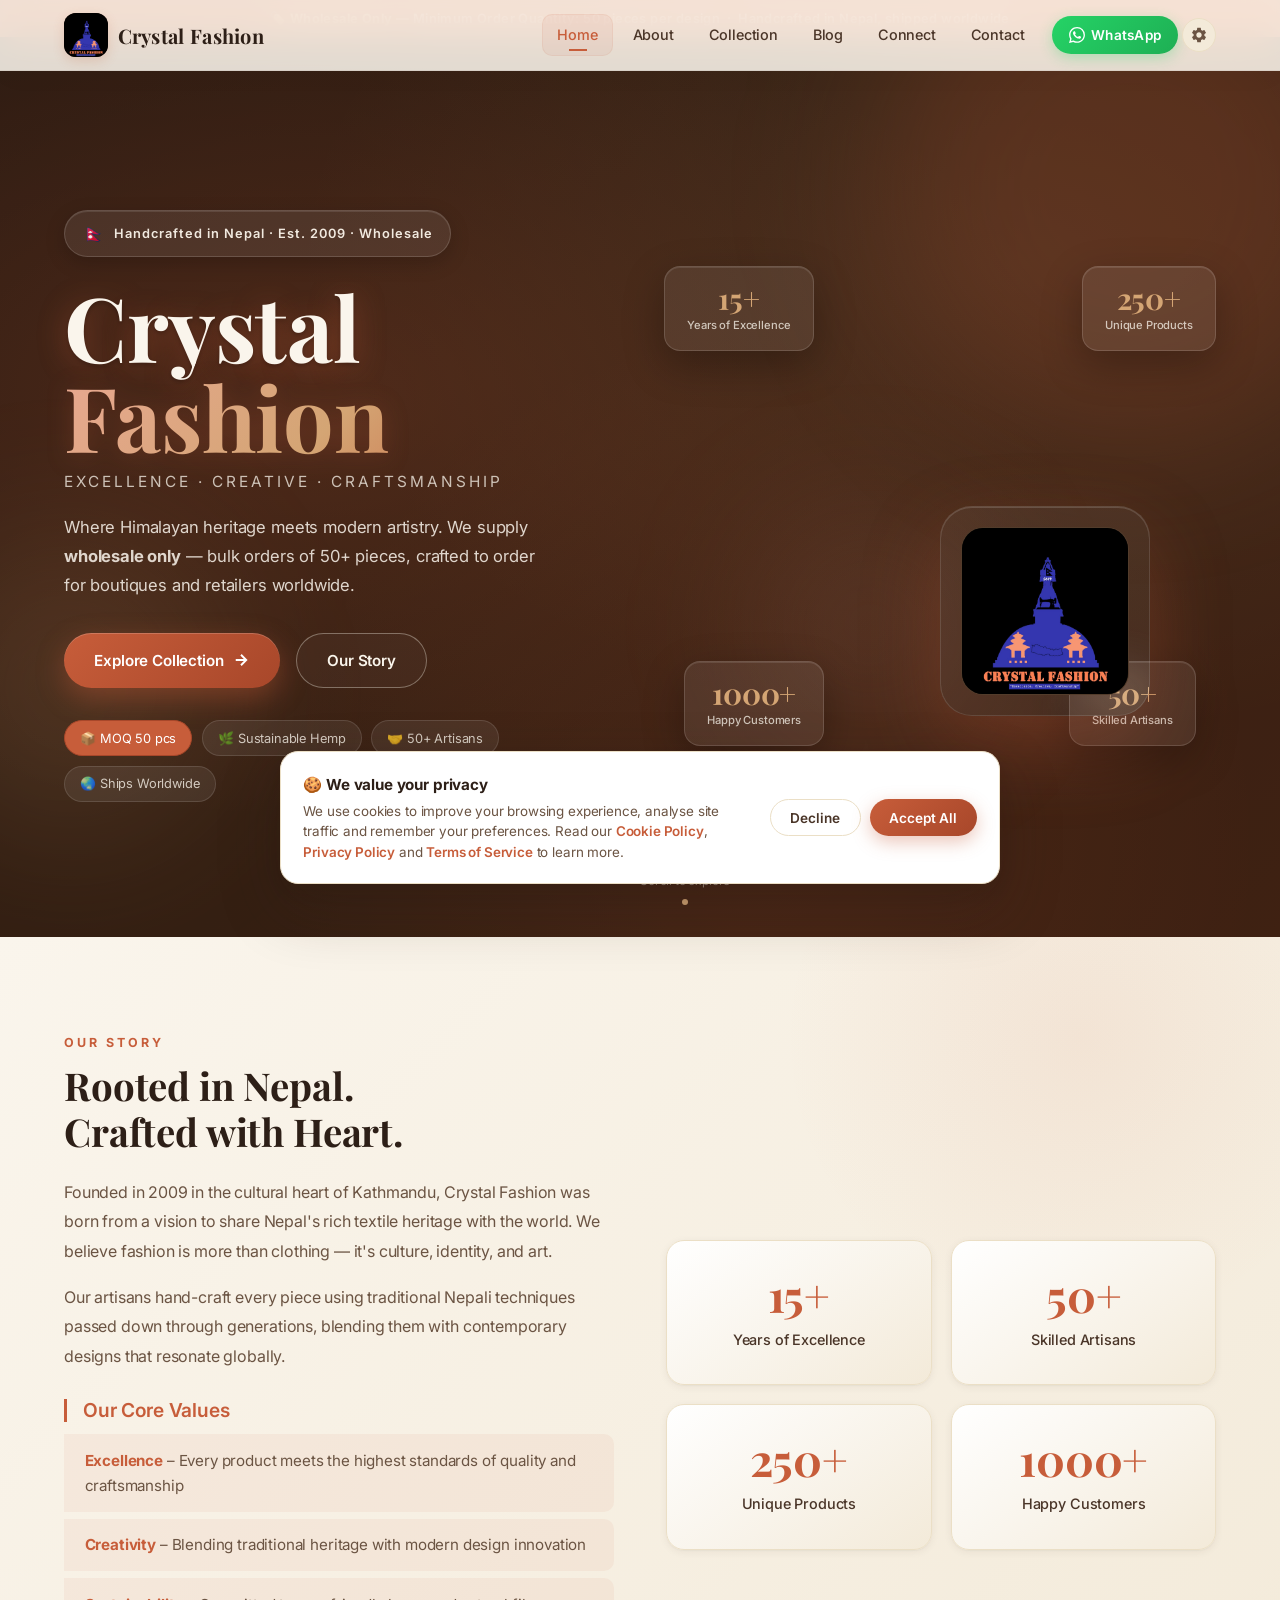
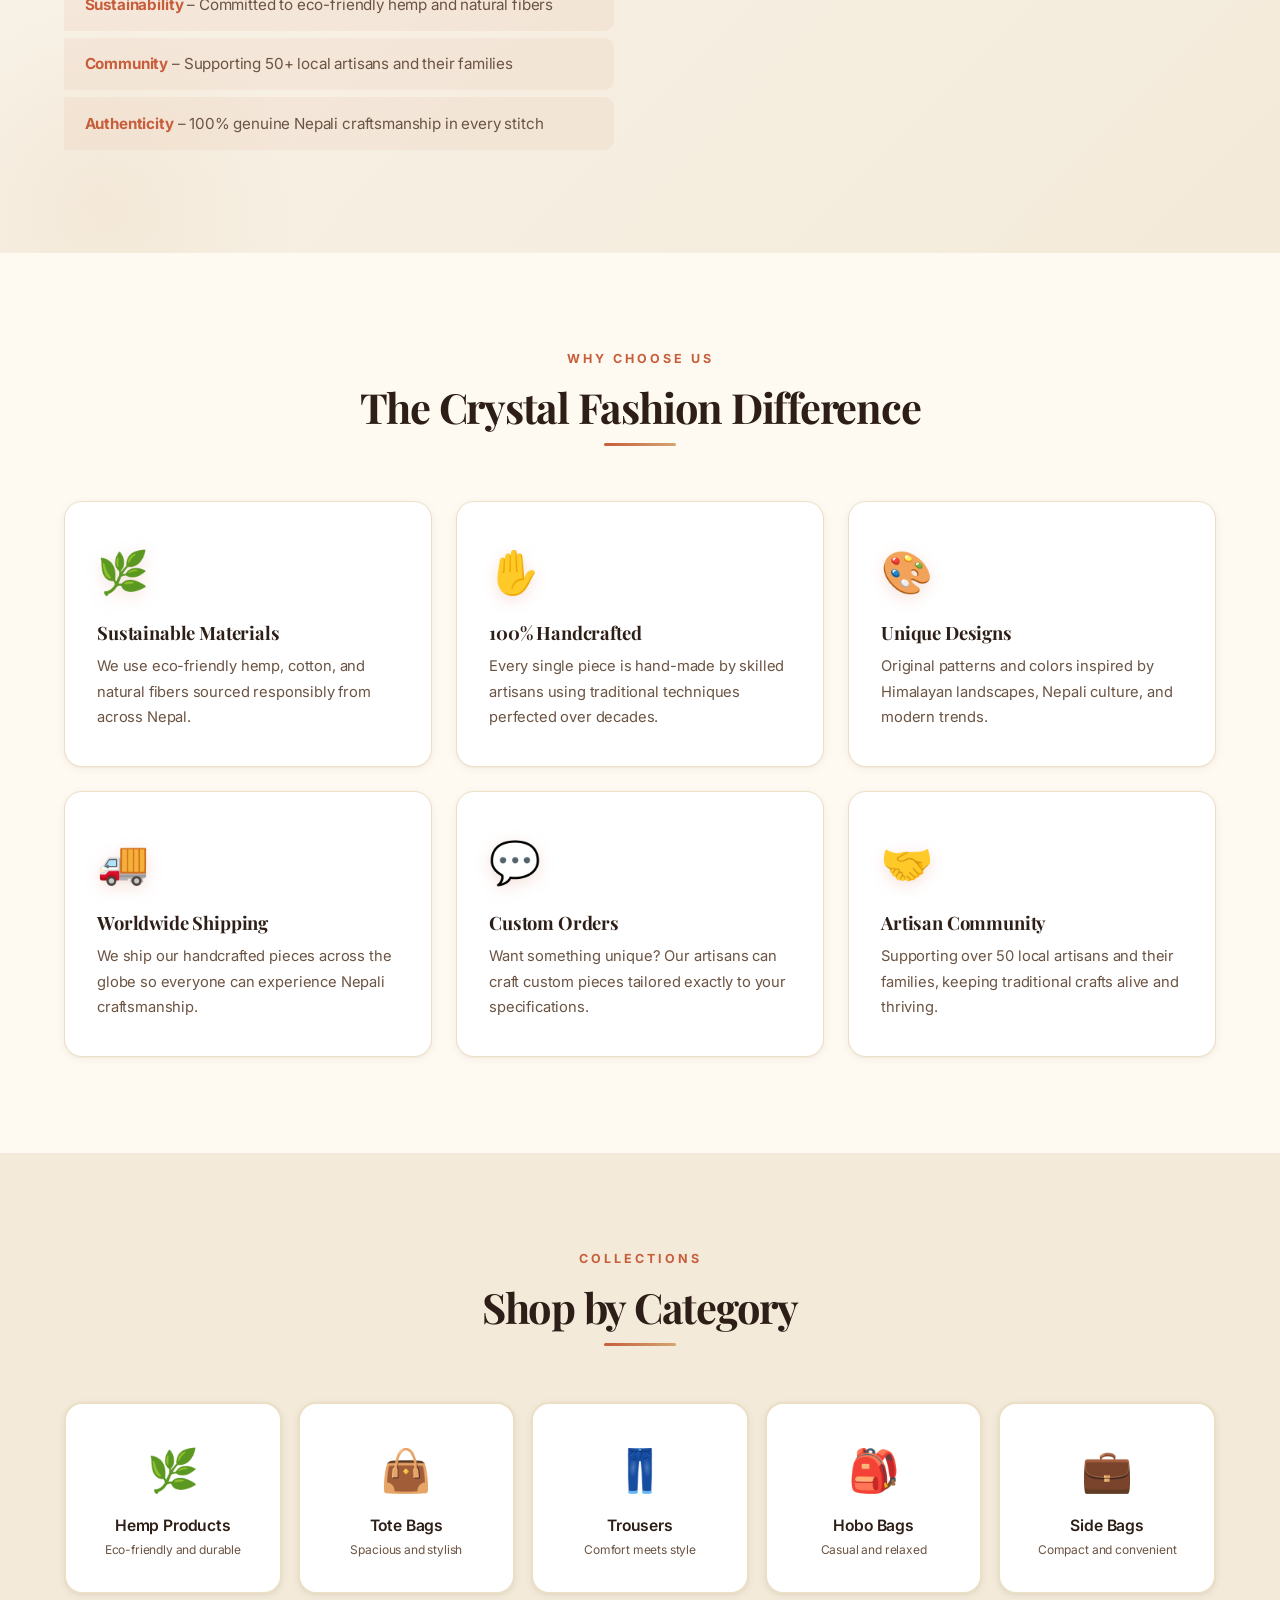
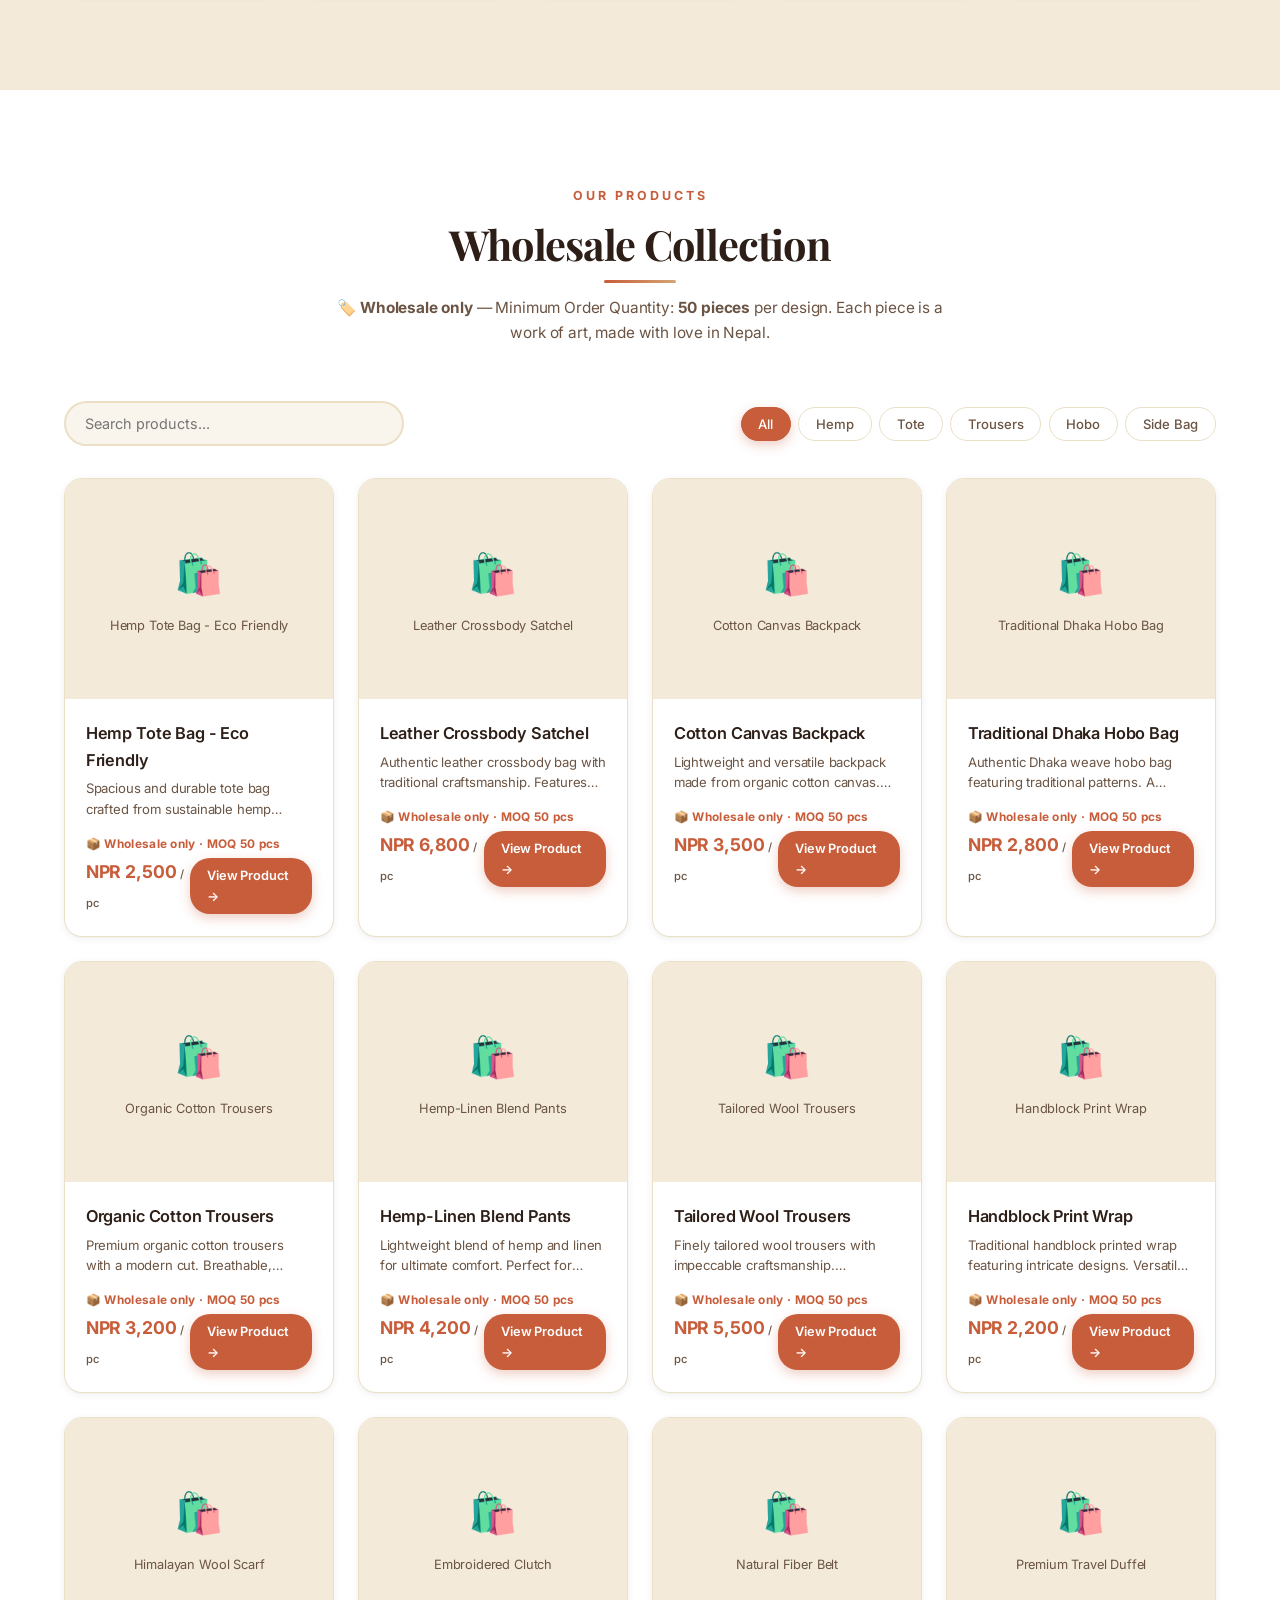
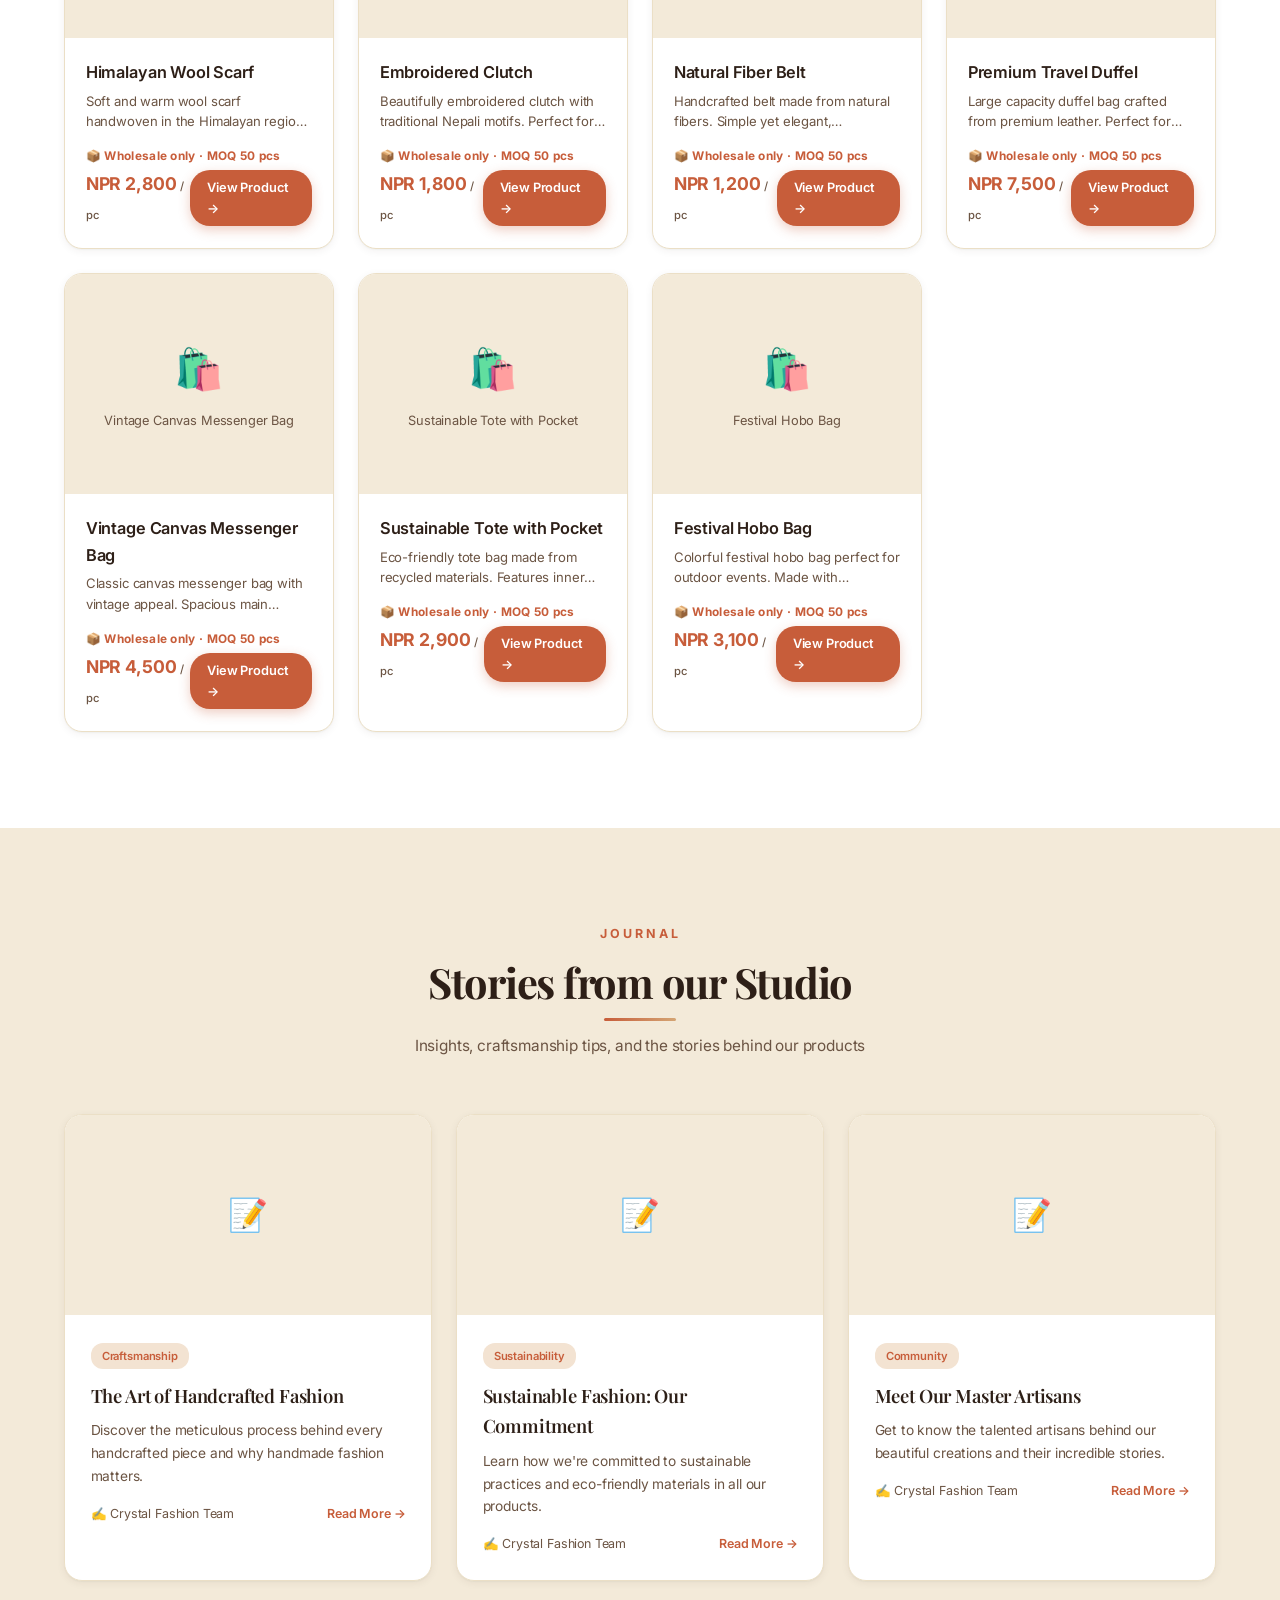
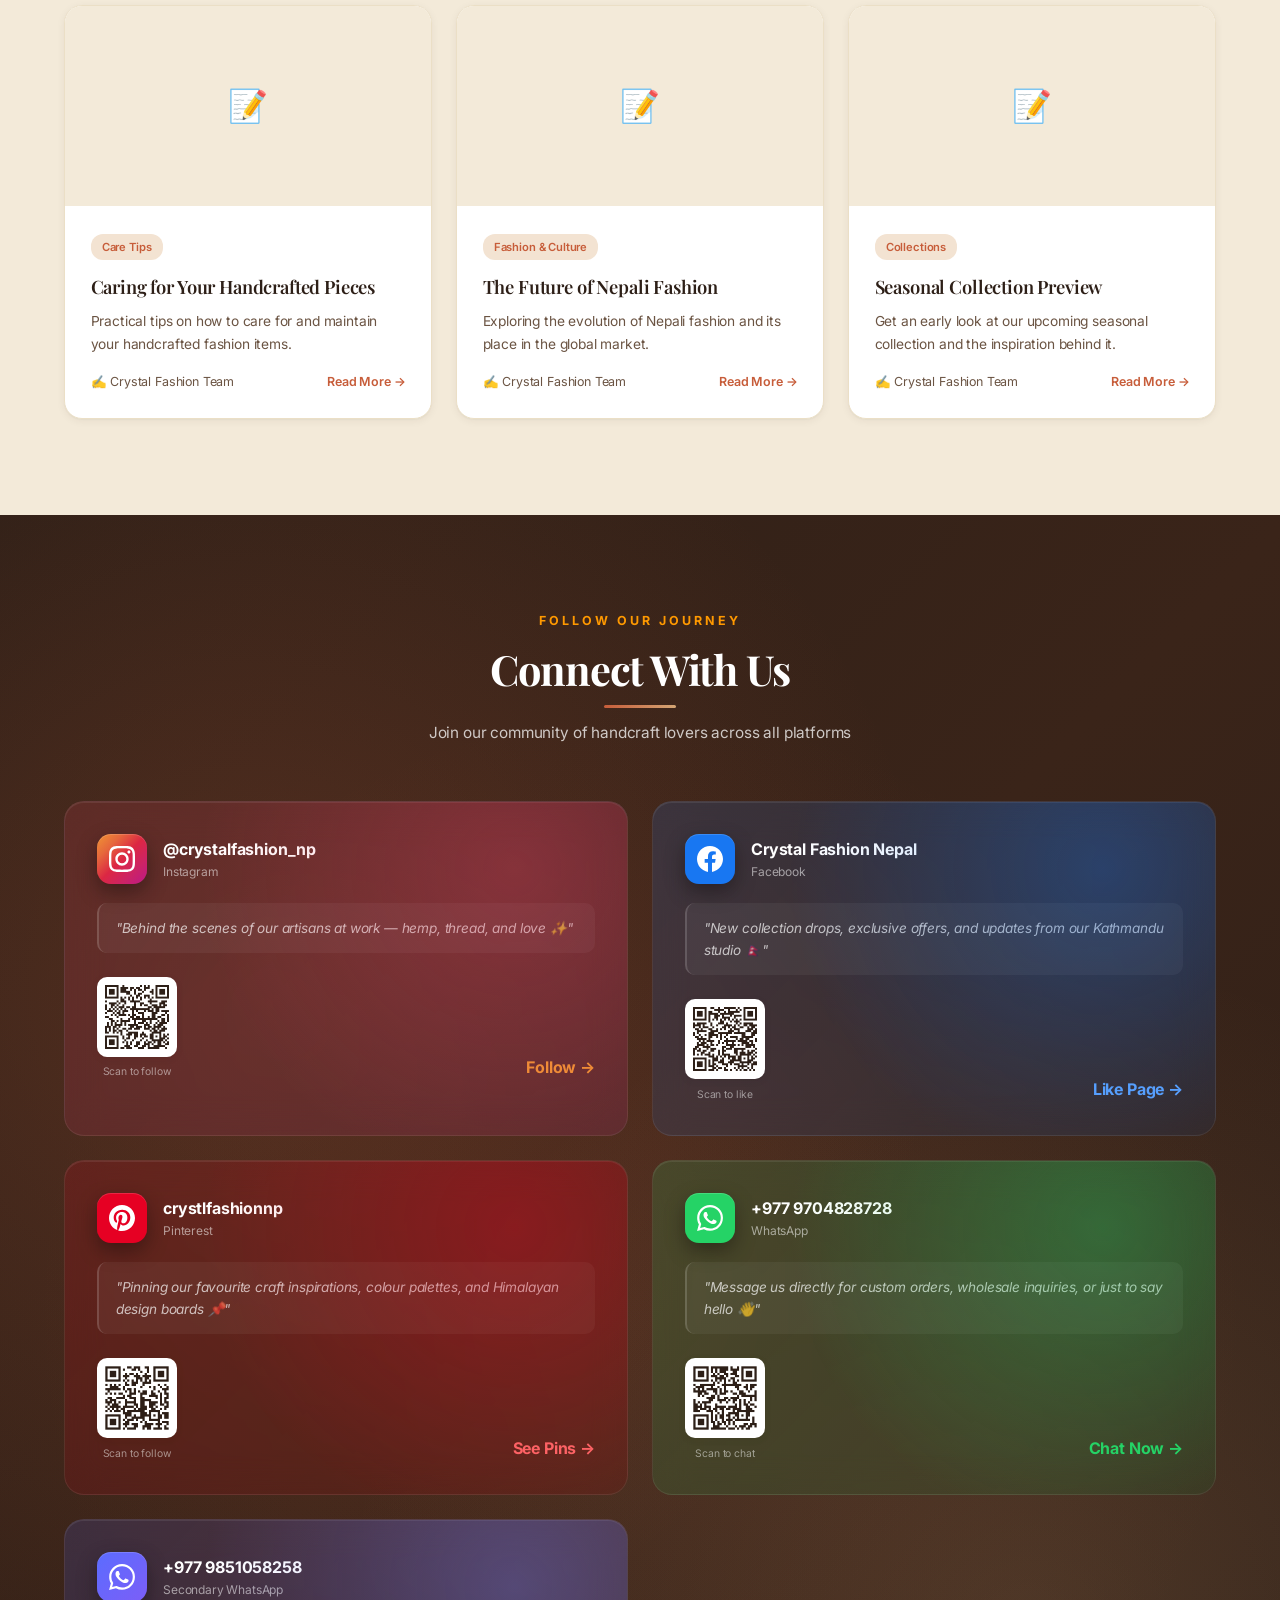
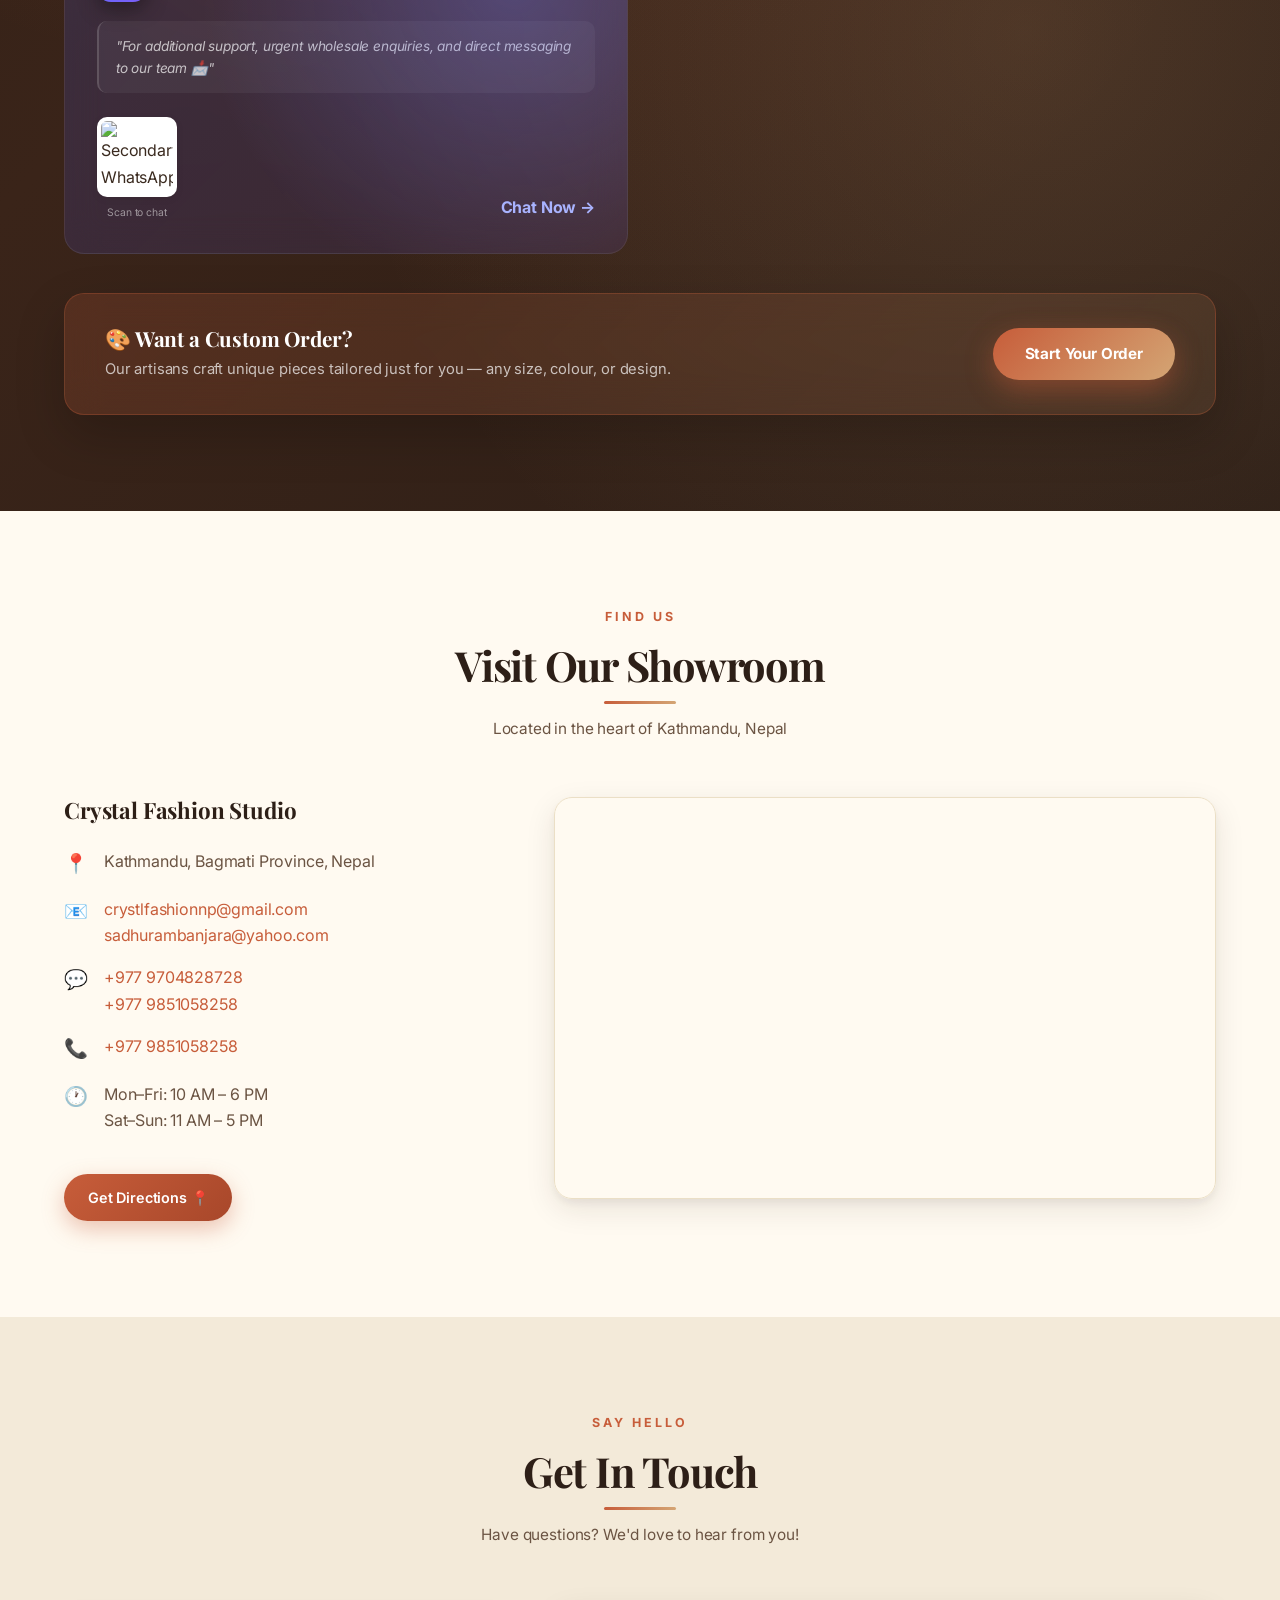
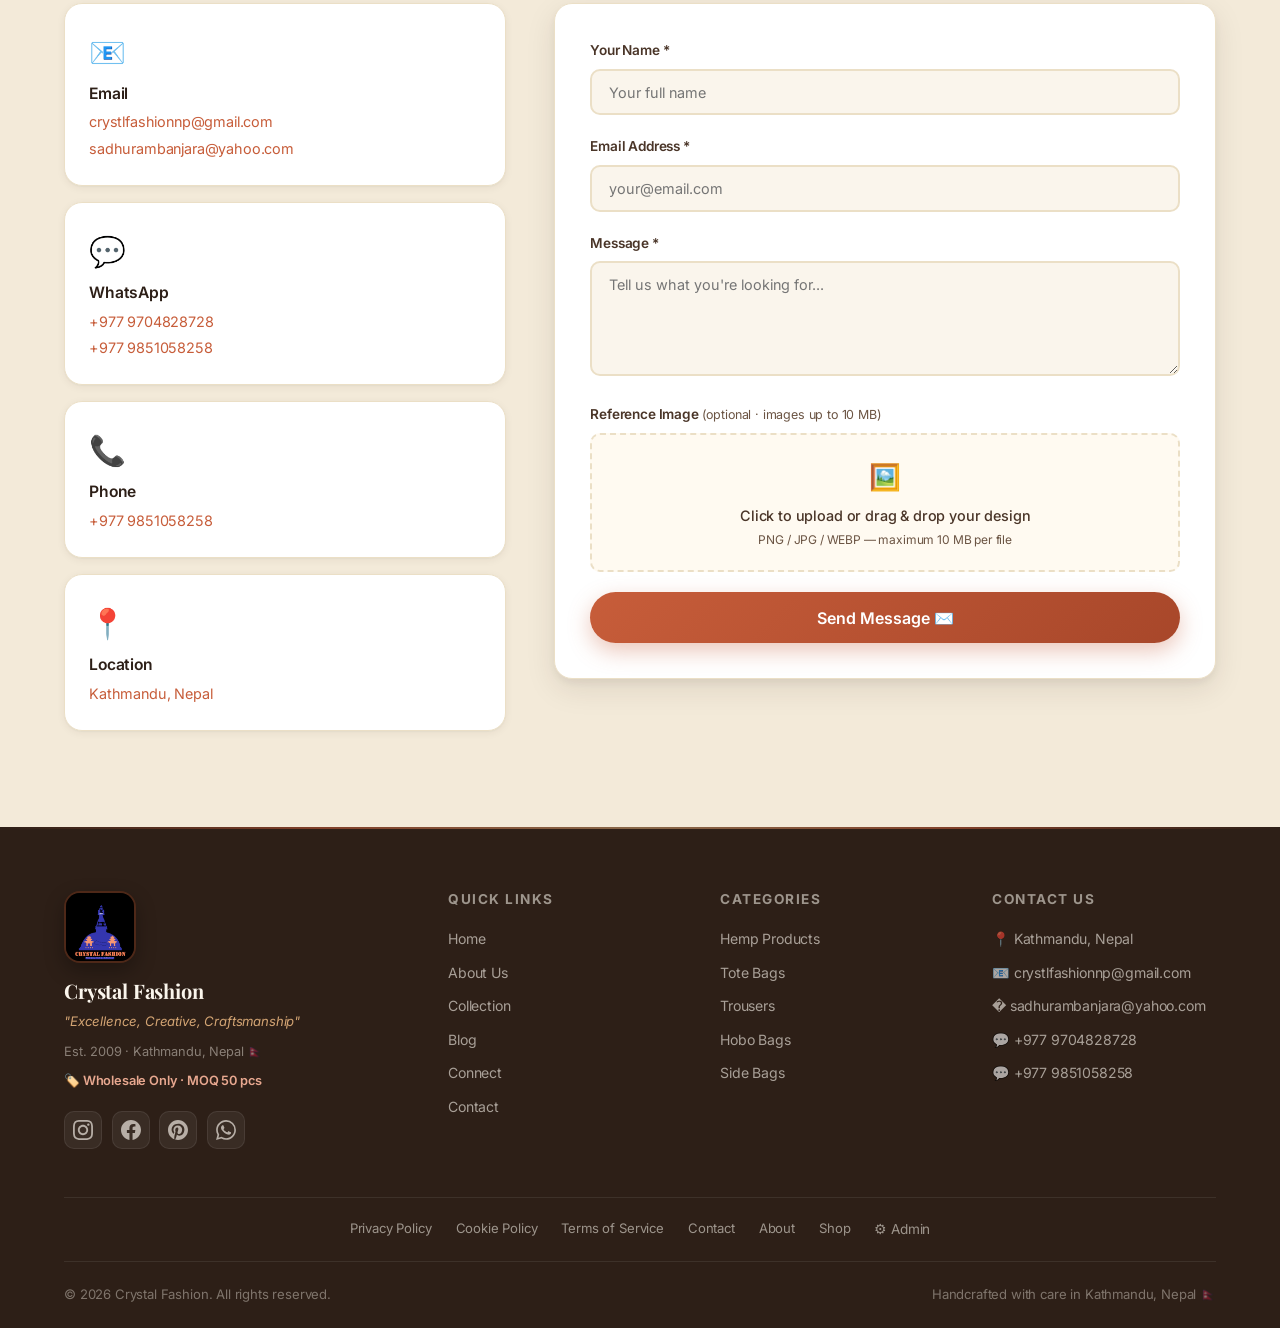
==== commit 9a384146: "Finalize premium routing and branding polish" ====
--- a/index.html
+++ b/index.html
@@ -68,7 +68,7 @@
     <!-- Navigation -->
     <header class="header sticky-header" id="mainHeader">
         <div class="header-container">
-            <a href="index.html" class="logo">
+            <a href="/" class="logo">
                 <div class="logo-img-wrap">
                     <img src="images/logo.png" alt="Crystal Fashion Logo" class="logo-img">
                 </div>
--- a/css/style.css
+++ b/css/style.css
@@ -11,6 +11,8 @@
     --terracotta-dark:   #a8472a;
     --terracotta-soft:   #e8a890;
     --clay-glow:         rgba(199,93,58,0.25);
+    --gold:              #d8b07a;
+    --gold-soft:         #f0d7b4;
 
     --ivory:             #faf5ec;
     --ivory-warm:        #f3ead9;
@@ -44,6 +46,7 @@
     --shadow-md: 0 10px 30px rgba(45,31,23,0.10), 0 4px 10px rgba(45,31,23,0.06);
     --shadow-lg: 0 24px 60px rgba(45,31,23,0.16), 0 10px 24px rgba(45,31,23,0.08);
     --shadow-3d: 0 28px 60px -20px rgba(45,31,23,0.30), 0 18px 36px -18px rgba(199,93,58,0.18);
+    --shadow-glow: 0 30px 70px rgba(199,93,58,0.18), 0 14px 26px rgba(45,31,23,0.08);
 
     --radius: 18px;
     --radius-lg: 26px;
@@ -61,7 +64,7 @@
     background:
         radial-gradient(circle at top left, rgba(199,93,58,0.05), transparent 28%),
         radial-gradient(circle at bottom right, rgba(212,165,116,0.08), transparent 22%),
-        linear-gradient(180deg, #f8f2e9 0%, var(--bg) 100%);
+        linear-gradient(180deg, #f8f3ee 0%, var(--bg) 100%);
     line-height: 1.65;
     overflow-x: hidden;
     -webkit-font-smoothing: antialiased;
@@ -83,8 +86,131 @@
     color: var(--terracotta); margin-bottom: 0.75rem;
 }
 .section-header { text-align: center; margin-bottom: 3.5rem; }
-.section-header h2 { font-size: clamp(1.85rem, 3.5vw, 2.6rem); color: var(--brown); margin-bottom: 0.75rem; }
+.section-header h2 {
+    font-size: clamp(1.85rem, 3.5vw, 2.6rem);
+    color: var(--brown);
+    margin-bottom: 0.75rem;
+    letter-spacing: -0.03em;
+}
 .section-header p { color: var(--text-light); font-size: clamp(0.95rem, 1.2vw, 1.1rem); max-width: 640px; margin: 0 auto; }
+
+.header {
+    background: rgba(250,245,236,0.79);
+    border-bottom: 1px solid rgba(45,31,23,0.06);
+    box-shadow: 0 8px 30px rgba(45,31,23,0.02);
+}
+.header.scrolled {
+    box-shadow: 0 12px 28px rgba(45,31,23,0.08);
+    background: rgba(250,245,236,0.94);
+}
+.logo-img-wrap {
+    width: 48px; height: 48px;
+    border-radius: 14px;
+    box-shadow: var(--shadow-glow);
+}
+.logo-text {
+    font-size: 1.35rem;
+    letter-spacing: 0.04em;
+    text-transform: none;
+}
+.nav-link {
+    border: 1px solid transparent;
+    padding: 0.6rem 0.95rem;
+    font-weight: 600;
+}
+.nav-link:hover, .nav-link.active {
+    background: rgba(199,93,58,0.06);
+    border-color: rgba(199,93,58,0.08);
+}
+.nav-whatsapp {
+    letter-spacing: 0.02em;
+    box-shadow: 0 12px 28px rgba(37,211,102,0.25);
+}
+
+.hero {
+    background: linear-gradient(135deg, #2a1d17 0%, #422a1d 35%, #1e120d 100%);
+}
+.hero-badge {
+    background: rgba(255,255,255,0.09);
+    border: 1px solid rgba(255,255,255,0.2);
+    box-shadow: inset 0 1px 0 rgba(255,255,255,0.10), 0 10px 30px rgba(0,0,0,0.10);
+}
+.hero-title .line-2 {
+    background: linear-gradient(135deg, #f9ddc3 0%, var(--gold-soft) 26%, var(--accent) 52%, #f1b981 76%, #f4d6b5 100%);
+    -webkit-background-clip: text;
+    -webkit-text-fill-color: transparent;
+    background-clip: text;
+}
+.hero-desc {
+    color: rgba(250,245,236,0.76);
+}
+.btn-glow {
+    box-shadow: 0 18px 40px rgba(199,93,58,0.38), inset 0 1px 0 rgba(255,255,255,0.18);
+}
+.btn-ghost {
+    border-color: rgba(250,245,236,0.35);
+    background: rgba(250,245,236,0.03);
+}
+
+.hero-logo-card {
+    background: rgba(255,255,255,0.07);
+    border: 1px solid rgba(255,255,255,0.18);
+    box-shadow: 0 18px 60px rgba(199,93,58,0.22), inset 0 1px 0 rgba(255,255,255,0.12);
+}
+.hlc-inner {
+    background: linear-gradient(135deg, #231712, #3a241b);
+    border: 1px solid rgba(212,165,116,0.22);
+}
+.floating-card {
+    background: rgba(255,255,255,0.10);
+    border: 1px solid rgba(255,255,255,0.16);
+    box-shadow: 0 16px 40px rgba(0,0,0,0.22), inset 0 1px 0 rgba(255,255,255,0.08);
+}
+.fc-num { color: #f4cf9f; }
+
+.feature-card, .product-card, .blog-card, .info-card, .category-card, .stat-card {
+    background: linear-gradient(180deg, rgba(255,255,255,0.96), rgba(255,255,255,0.92));
+}
+.feature-card:hover, .product-card:hover, .blog-card:hover, .stat-card:hover, .category-card:hover, .info-card:hover {
+    box-shadow: var(--shadow-glow);
+}
+
+.product-card .product-image::after, .blog-card .blog-image::after {
+    background: linear-gradient(115deg, transparent 30%, rgba(255,255,255,0.45) 50%, transparent 68%);
+}
+
+.connect-section {
+    background: linear-gradient(135deg, #281d18 0%, #38251d 42%, #201712 100%);
+}
+.sg-card {
+    background: rgba(255,255,255,0.05);
+    border: 1px solid rgba(255,255,255,0.10);
+    box-shadow: inset 0 1px 0 rgba(255,255,255,0.08);
+    backdrop-filter: blur(12px);
+}
+.sg-card:hover {
+    border-color: rgba(255,255,255,0.18);
+    box-shadow: 0 26px 60px rgba(0,0,0,0.22), inset 0 1px 0 rgba(255,255,255,0.10);
+}
+
+.form-wrapper, .legal-card {
+    box-shadow: var(--shadow-glow);
+}
+
+.footer {
+    background: linear-gradient(180deg, #241a15 0%, #1a120f 100%);
+}
+.footer-logo-wrap {
+    box-shadow: 0 12px 30px rgba(0,0,0,0.22);
+}
+.footer-social a {
+    border: 1px solid rgba(255,255,255,0.08);
+}
+
+.wholesale-bar {
+    background: linear-gradient(90deg, #9d3c25, var(--terracotta), #cd7a58);
+    letter-spacing: 0.05em;
+}
 
 .luxury-page .page-hero,
 .luxury-page .legal-hero,
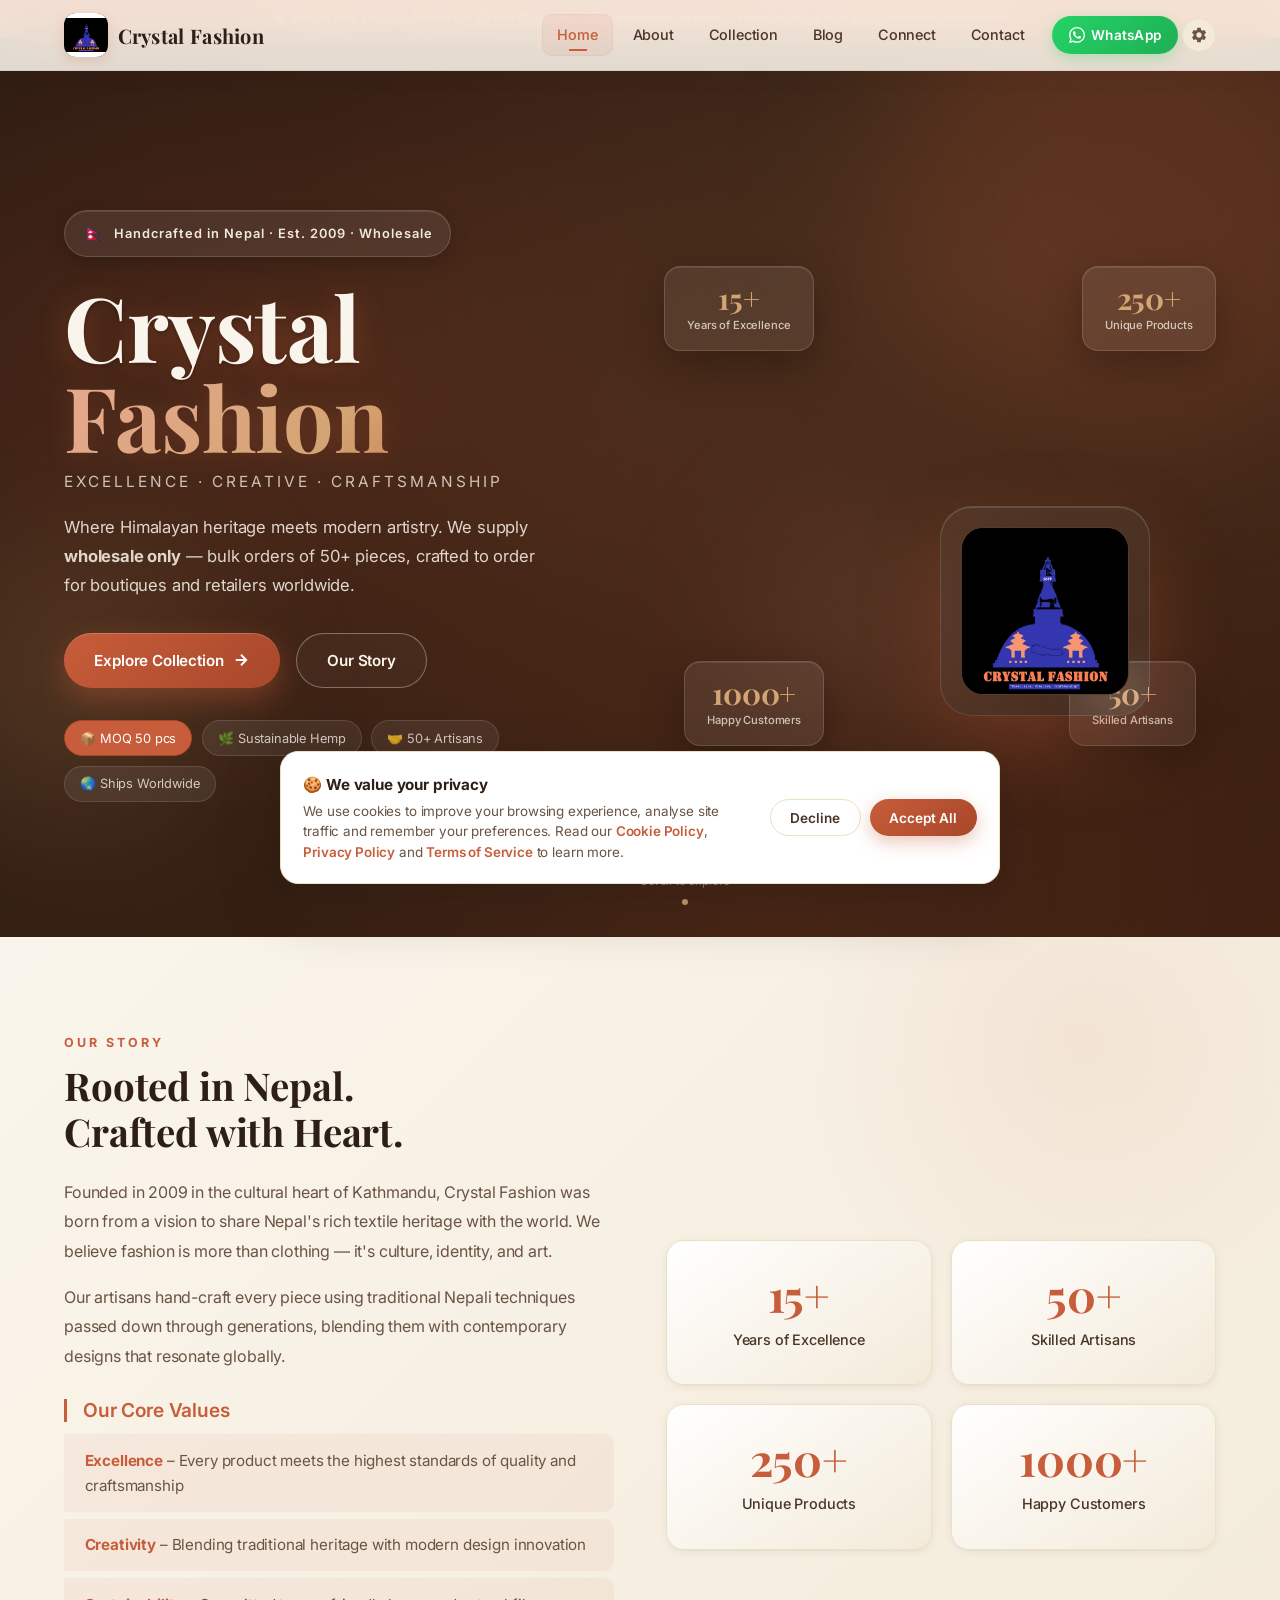
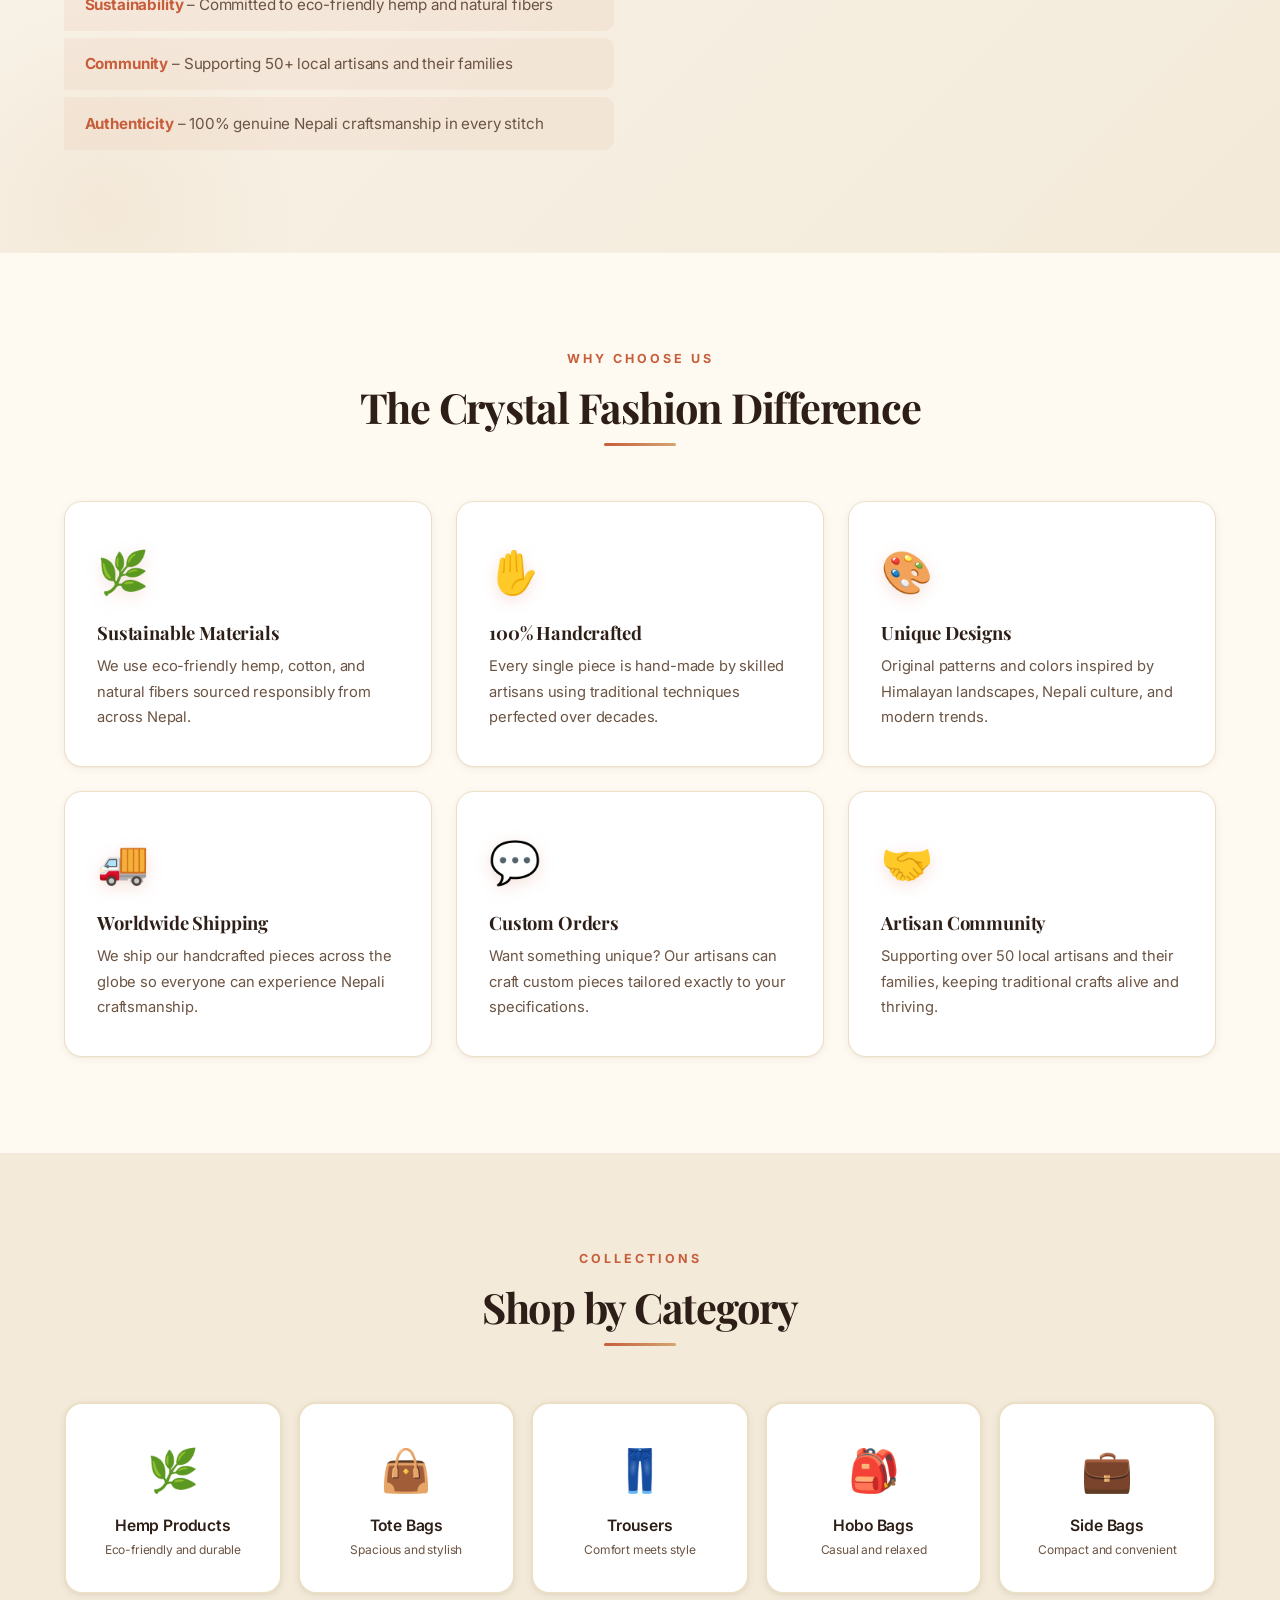
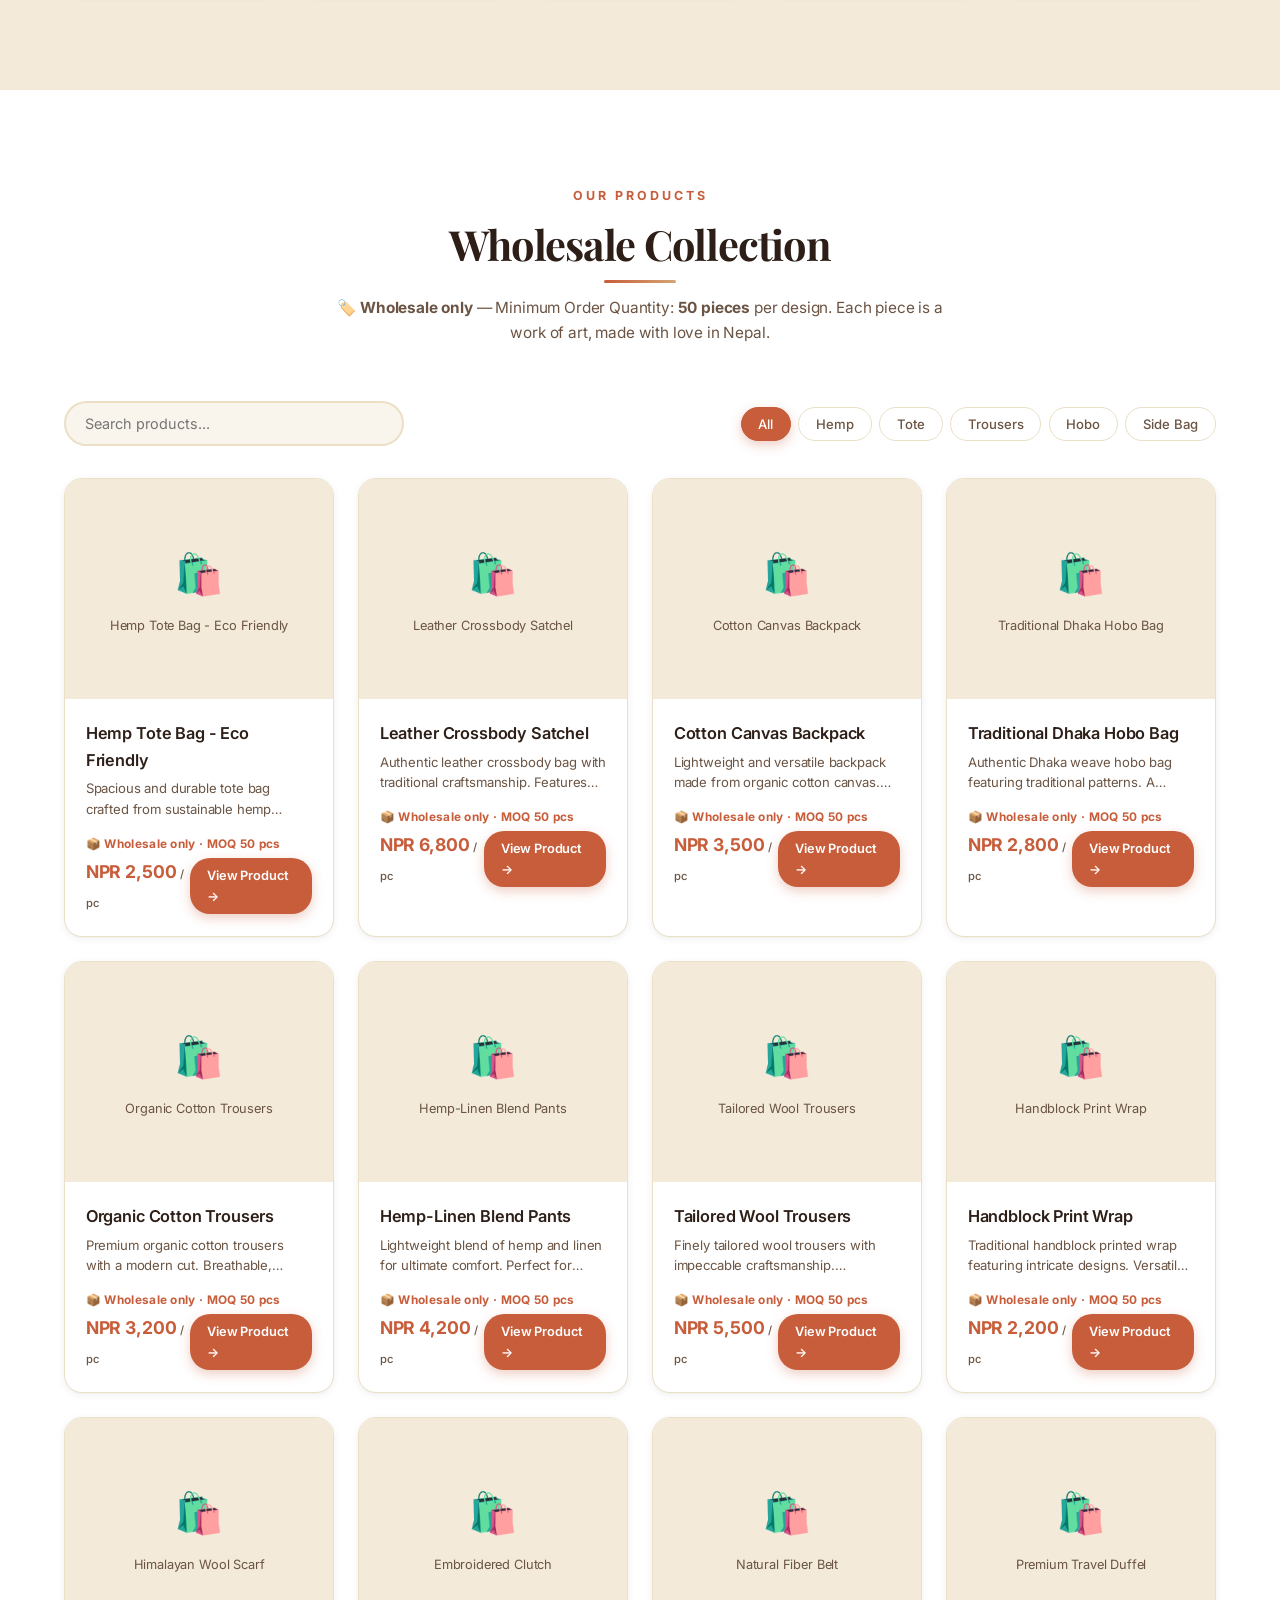
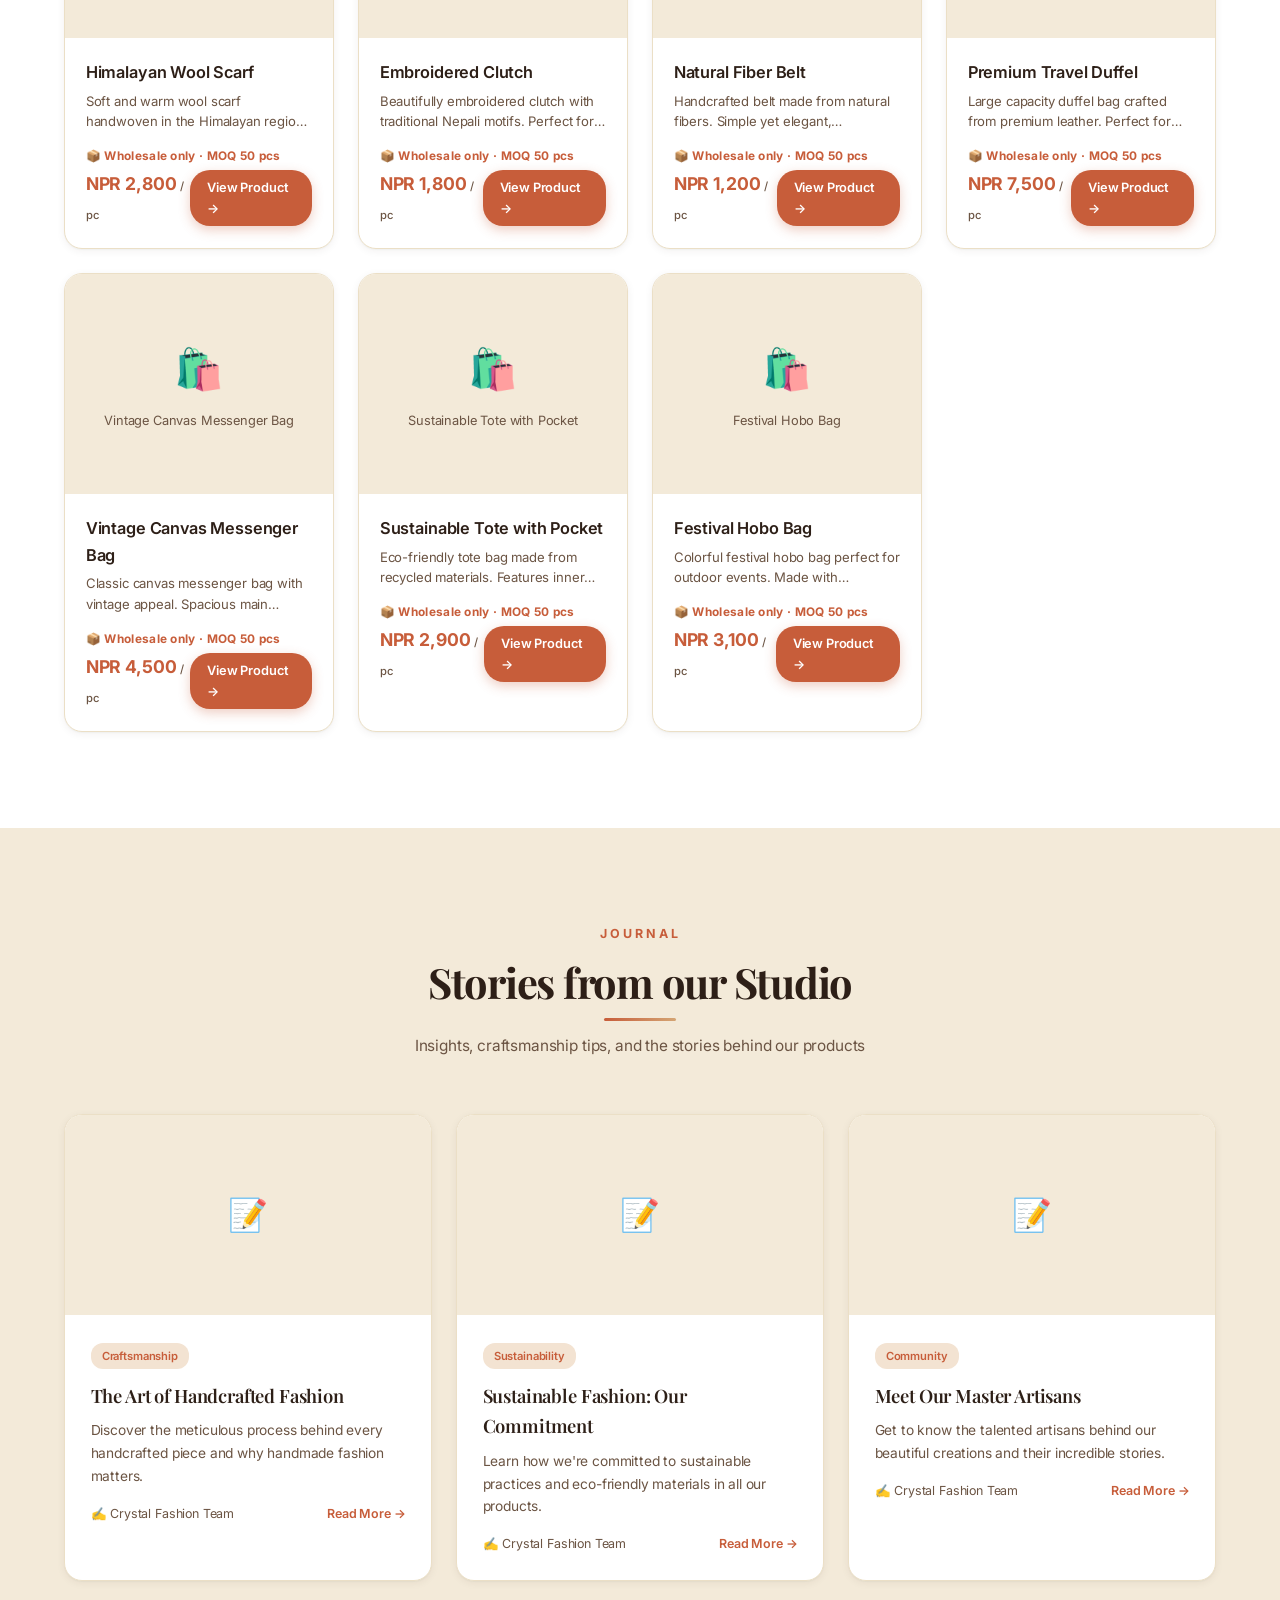
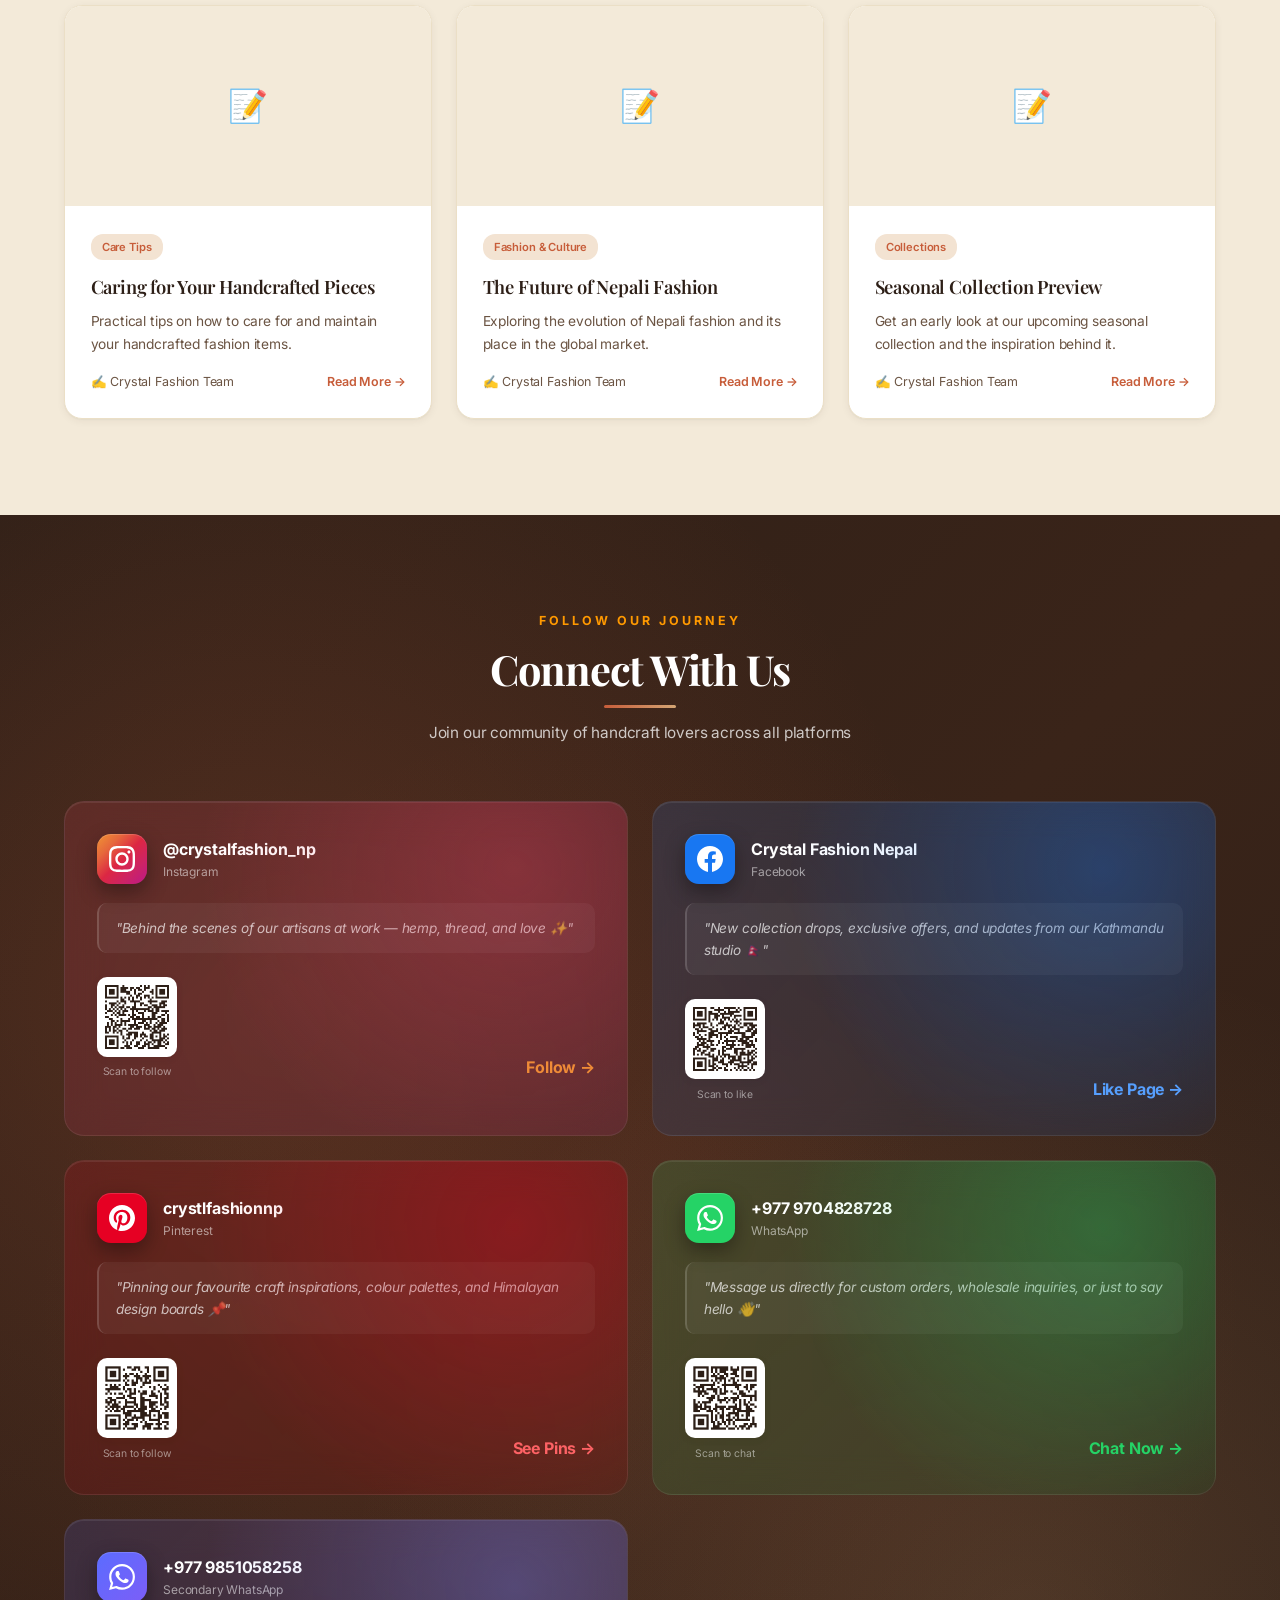
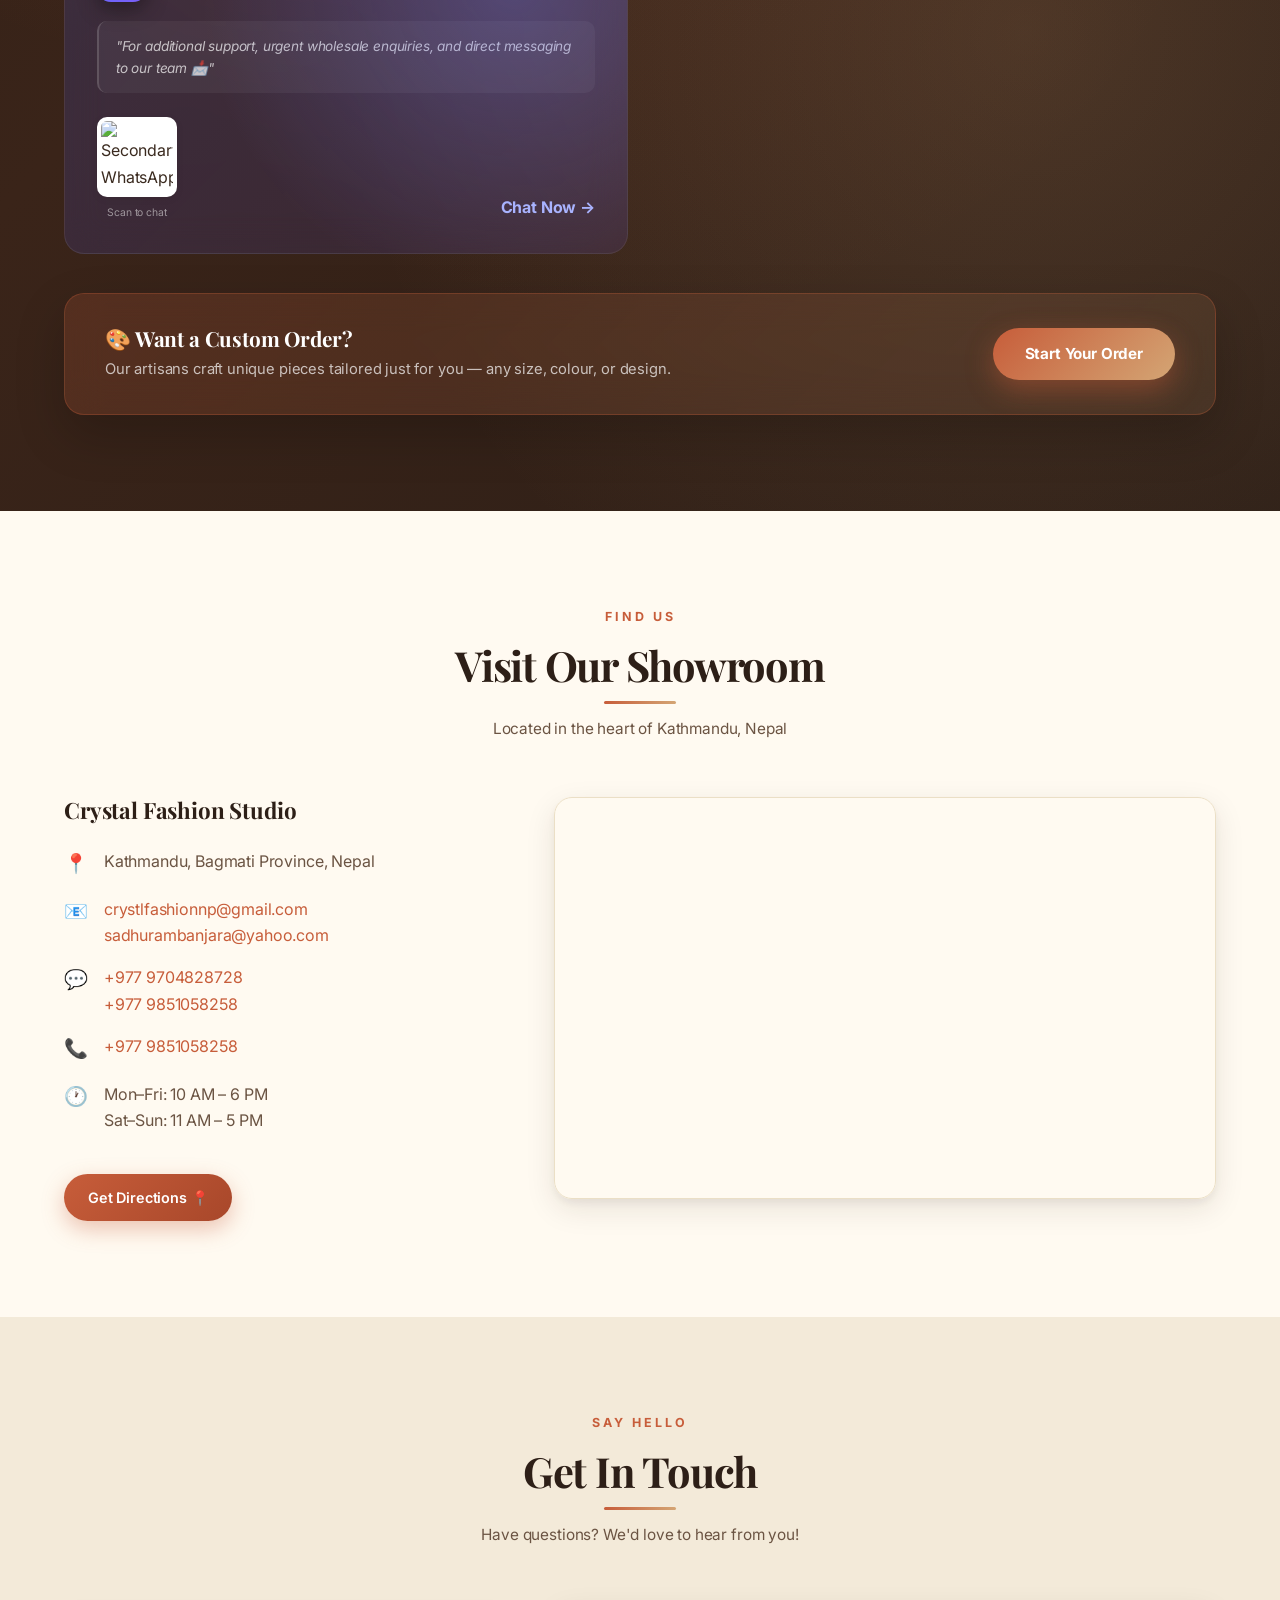
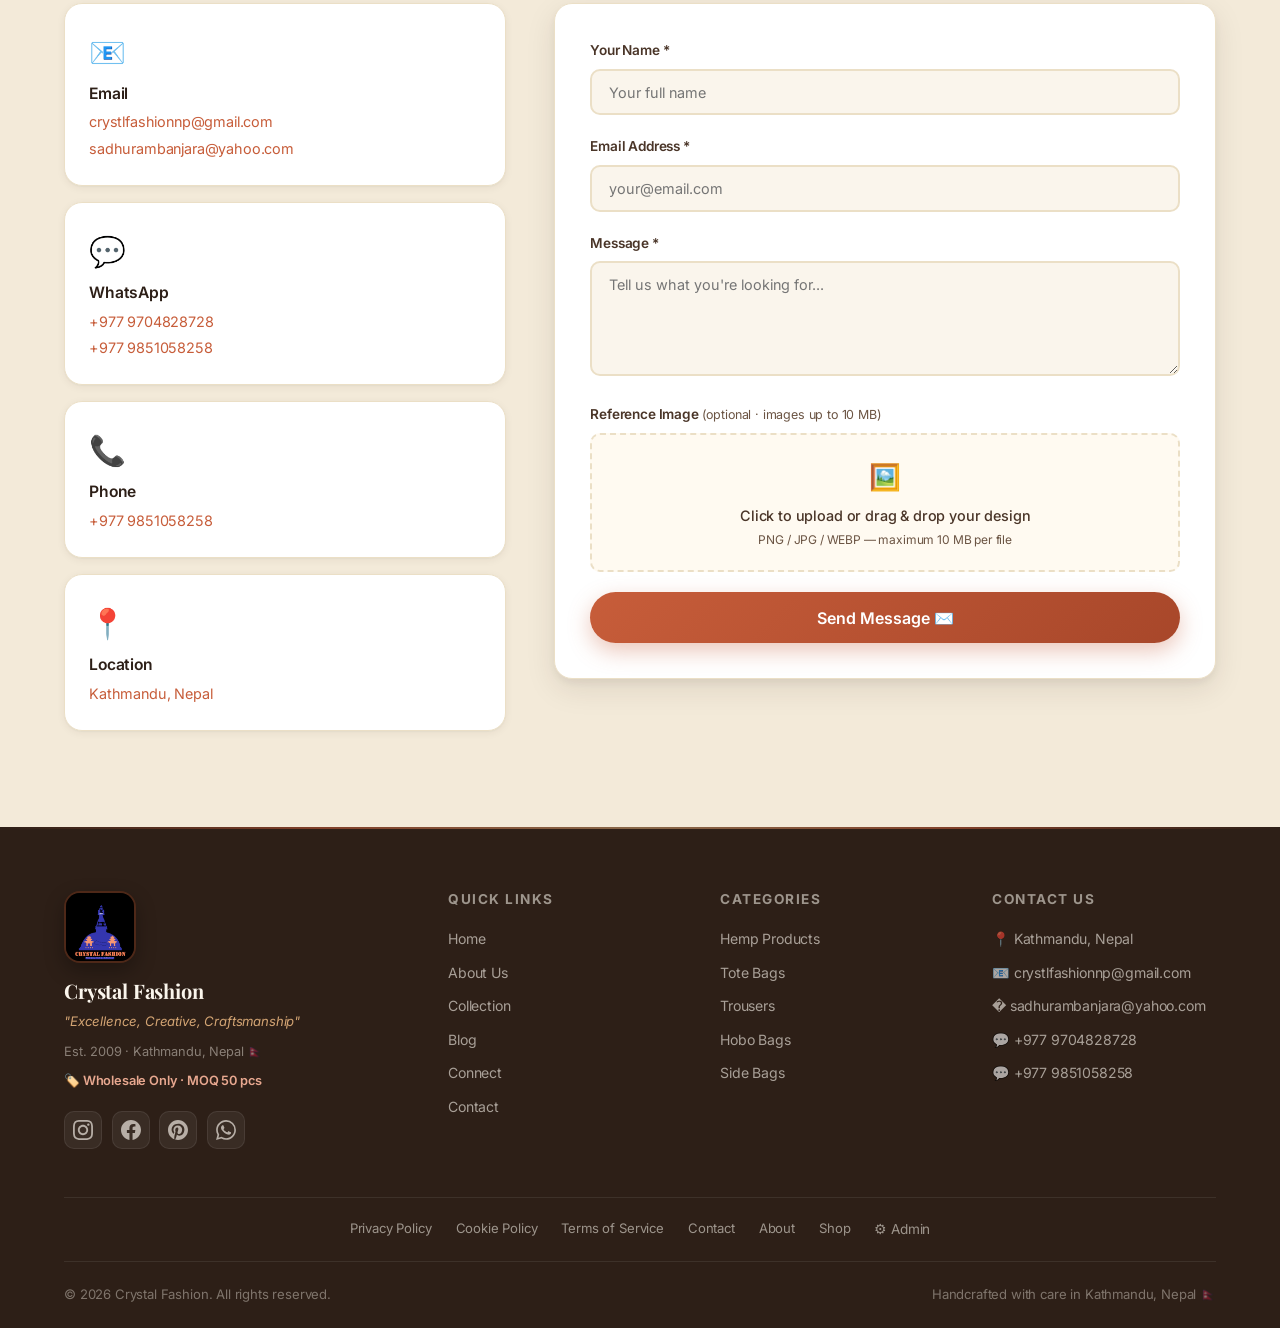
==== commit 5664e230: "FIX" ====
--- a/index.html
+++ b/index.html
@@ -75,12 +75,12 @@
                 <span class="logo-text">Crystal Fashion</span>
             </a>
             <nav class="nav-menu" id="navMenu">
-                <a href="#home" class="nav-link">Home</a>
-                <a href="#about" class="nav-link">About</a>
-                <a href="#products" class="nav-link">Collection</a>
-                <a href="#blog" class="nav-link">Blog</a>
-                <a href="#connect" class="nav-link">Connect</a>
-                <a href="#contact" class="nav-link">Contact</a>
+                <a href="/home" class="nav-link">Home</a>
+                <a href="/about" class="nav-link">About</a>
+                <a href="/collection" class="nav-link">Collection</a>
+                <a href="/blog" class="nav-link">Blog</a>
+                <a href="/connect" class="nav-link">Connect</a>
+                <a href="/contact" class="nav-link">Contact</a>
                 <a href="https://wa.me/9779704828728" class="nav-whatsapp" target="_blank" rel="noopener">
                     <svg viewBox="0 0 24 24" fill="currentColor" width="16" height="16"><path d="M17.472 14.382c-.297-.149-1.758-.867-2.03-.967-.273-.099-.471-.148-.67.15-.197.297-.767.966-.94 1.164-.173.199-.347.223-.644.075-.297-.15-1.255-.463-2.39-1.475-.883-.788-1.48-1.761-1.653-2.059-.173-.297-.018-.458.13-.606.134-.133.298-.347.446-.52.149-.174.198-.298.298-.497.099-.198.05-.371-.025-.52-.075-.149-.669-1.612-.916-2.207-.242-.579-.487-.5-.669-.51-.173-.008-.371-.01-.57-.01-.198 0-.52.074-.792.372-.272.297-1.04 1.016-1.04 2.479 0 1.462 1.065 2.875 1.213 3.074.149.198 2.096 3.2 5.077 4.487.709.306 1.262.489 1.694.625.712.227 1.36.195 1.871.118.571-.085 1.758-.719 2.006-1.413.248-.694.248-1.289.173-1.413-.074-.124-.272-.198-.57-.347m-5.421 7.403h-.004a9.87 9.87 0 0 1-5.031-1.378l-.361-.214-3.741.982.998-3.648-.235-.374a9.86 9.86 0 0 1-1.51-5.26c.001-5.45 4.436-9.884 9.888-9.884 2.64 0 5.122 1.03 6.988 2.898a9.825 9.825 0 0 1 2.893 6.994c-.003 5.45-4.437 9.884-9.885 9.884m8.413-18.297A11.815 11.815 0 0 0 12.05 0C5.495 0 .16 5.335.157 11.892c0 2.096.547 4.142 1.588 5.945L.057 24l6.305-1.654a11.882 11.882 0 0 0 5.683 1.448h.005c6.554 0 11.89-5.335 11.893-11.893a11.821 11.821 0 0 0-3.48-8.413z"/></svg>
                     WhatsApp
@@ -121,11 +121,11 @@
                 <p class="hero-tagline">Excellence &middot; Creative &middot; Craftsmanship</p>
                 <p class="hero-desc">Where Himalayan heritage meets modern artistry. We supply <strong>wholesale only</strong> — bulk orders of 50+ pieces, crafted to order for boutiques and retailers worldwide.</p>
                 <div class="hero-actions">
-                    <a href="#products" class="btn-glow">
+                    <a href="/collection" class="btn-glow">
                         <span>Explore Collection</span>
                         <svg width="18" height="18" viewBox="0 0 24 24" fill="none" stroke="currentColor" stroke-width="2.5"><path d="M5 12h14M12 5l7 7-7 7"/></svg>
                     </a>
-                    <a href="#about" class="btn-ghost">Our Story</a>
+                    <a href="/about" class="btn-ghost">Our Story</a>
                 </div>
                 <div class="hero-pills">
                     <span class="pill pill-moq">📦 MOQ 50 pcs</span>
@@ -412,7 +412,7 @@
                     <h3>🎨 Want a Custom Order?</h3>
                     <p>Our artisans craft unique pieces tailored just for you — any size, colour, or design.</p>
                 </div>
-                <a href="#contact" class="cta-strip-btn">Start Your Order</a>
+                <a href="/contact" class="cta-strip-btn">Start Your Order</a>
             </div>
         </div>
     </section>
@@ -545,22 +545,22 @@
                 <div class="footer-section">
                     <h4>Quick Links</h4>
                     <ul>
-                        <li><a href="#home">Home</a></li>
-                        <li><a href="#about">About Us</a></li>
-                        <li><a href="#products">Collection</a></li>
-                        <li><a href="#blog">Blog</a></li>
-                        <li><a href="#connect">Connect</a></li>
-                        <li><a href="#contact">Contact</a></li>
+                        <li><a href="/home">Home</a></li>
+                        <li><a href="/about">About Us</a></li>
+                        <li><a href="/collection">Collection</a></li>
+                        <li><a href="/blog">Blog</a></li>
+                        <li><a href="/connect">Connect</a></li>
+                        <li><a href="/contact">Contact</a></li>
                     </ul>
                 </div>
                 <div class="footer-section">
                     <h4>Categories</h4>
                     <ul>
-                        <li><a href="#products" onclick="filterByCategory('Hemps')">Hemp Products</a></li>
-                        <li><a href="#products" onclick="filterByCategory('Tote')">Tote Bags</a></li>
-                        <li><a href="#products" onclick="filterByCategory('Trousers')">Trousers</a></li>
-                        <li><a href="#products" onclick="filterByCategory('Hobo')">Hobo Bags</a></li>
-                        <li><a href="#products" onclick="filterByCategory('Side Bag')">Side Bags</a></li>
+                        <li><a href="/collection" onclick="filterByCategory('Hemps')">Hemp Products</a></li>
+                        <li><a href="/collection" onclick="filterByCategory('Tote')">Tote Bags</a></li>
+                        <li><a href="/collection" onclick="filterByCategory('Trousers')">Trousers</a></li>
+                        <li><a href="/collection" onclick="filterByCategory('Hobo')">Hobo Bags</a></li>
+                        <li><a href="/collection" onclick="filterByCategory('Side Bag')">Side Bags</a></li>
                     </ul>
                 </div>
                 <div class="footer-section">
@@ -578,9 +578,9 @@
                 <a href="privacy.html">Privacy Policy</a>
                 <a href="cookies.html">Cookie Policy</a>
                 <a href="terms.html">Terms of Service</a>
-                <a href="#contact">Contact</a>
-                <a href="#about">About</a>
-                <a href="#products">Shop</a>
+                <a href="/contact">Contact</a>
+                <a href="/about">About</a>
+                <a href="/collection">Shop</a>
                 <a href="admin.html" class="footer-admin-link">⚙ Admin</a>
             </div>
             <div class="footer-bottom">
--- a/css/style.css
+++ b/css/style.css
@@ -262,7 +262,7 @@
     transition: var(--transition);
 }
 .logo:hover .logo-img-wrap { transform: translateY(-1px) rotate(-2deg); box-shadow: 0 6px 18px rgba(199,93,58,0.30); }
-.logo-img { width: 100%; height: 100%; object-fit: cover; }
+.logo-img { width: 100%; height: 100%; object-fit: contain; display: block; background: #fff; }
 .logo-text { font-family: 'Playfair Display', serif; font-size: 1.25rem; font-weight: 700; color: var(--brown); letter-spacing: 0.3px; }
 
 .nav-menu { display: flex; align-items: center; gap: 0.25rem; }
@@ -290,10 +290,10 @@
 .nav-whatsapp:hover { transform: translateY(-2px); box-shadow: 0 8px 22px rgba(37,211,102,0.40); }
 
 .mobile-menu-btn { display: none; flex-direction: column; gap: 5px; padding: 0.5rem; }
-.mobile-menu-btn span { display: block; width: 24px; height: 2px; background: var(--brown); border-radius: 2px; transition: var(--transition-fast); }
-.mobile-menu-btn.open span:nth-child(1),
-.mobile-menu-btn.open span:nth-child(2),
-.mobile-menu-btn.open span:nth-child(3) { transform: none; opacity: 1; }
+.mobile-menu-btn span { display: block; width: 24px; height: 2px; background: var(--brown); border-radius: 2px; transition: var(--transition-fast); transform-origin: center; }
+.mobile-menu-btn.open span:nth-child(1) { transform: translateY(7px) rotate(45deg); }
+.mobile-menu-btn.open span:nth-child(2) { opacity: 0; }
+.mobile-menu-btn.open span:nth-child(3) { transform: translateY(-7px) rotate(-45deg); }
 
 /* -------- HERO -------- */
 .hero {
@@ -640,7 +640,7 @@
 }
 .product-body { padding: 1.3rem; }
 .product-name { font-size: 1.02rem; font-weight: 600; color: var(--brown); margin-bottom: 0.3rem; font-family: 'Inter', sans-serif; }
-.product-desc { font-size: 0.82rem; color: var(--text-light); line-height: 1.55; margin-bottom: 1rem; display: -webkit-box; -webkit-line-clamp: 2; -webkit-box-orient: vertical; overflow: hidden; }
+.product-desc { font-size: 0.82rem; color: var(--text-light); line-height: 1.55; margin-bottom: 1rem; display: -webkit-box; -webkit-line-clamp: 2; line-clamp: 2; -webkit-box-orient: vertical; overflow: hidden; }
 .product-footer { display: flex; align-items: center; justify-content: space-between; }
 .product-price { font-size: 1.1rem; font-weight: 700; color: var(--terracotta); }
 .product-btn {
@@ -668,7 +668,7 @@
 .blog-body { padding: 1.6rem; }
 .blog-category-tag { display: inline-block; background: var(--lavender); color: var(--terracotta); padding: 0.25rem 0.7rem; border-radius: 12px; font-size: 0.7rem; font-weight: 600; margin-bottom: 0.75rem; }
 .blog-title { font-size: 1.15rem; color: var(--brown); margin-bottom: 0.5rem; font-weight: 600; font-family: 'Playfair Display', serif; }
-.blog-excerpt { font-size: 0.86rem; color: var(--text-light); line-height: 1.65; margin-bottom: 1rem; display: -webkit-box; -webkit-line-clamp: 3; -webkit-box-orient: vertical; overflow: hidden; }
+.blog-excerpt { font-size: 0.86rem; color: var(--text-light); line-height: 1.65; margin-bottom: 1rem; display: -webkit-box; -webkit-line-clamp: 3; line-clamp: 3; -webkit-box-orient: vertical; overflow: hidden; }
 .blog-meta { display: flex; align-items: center; justify-content: space-between; font-size: 0.78rem; color: var(--text-light); }
 .blog-read-more { color: var(--terracotta); font-weight: 600; transition: var(--transition-fast); }
 .blog-card:hover .blog-read-more { transform: translateX(4px); }
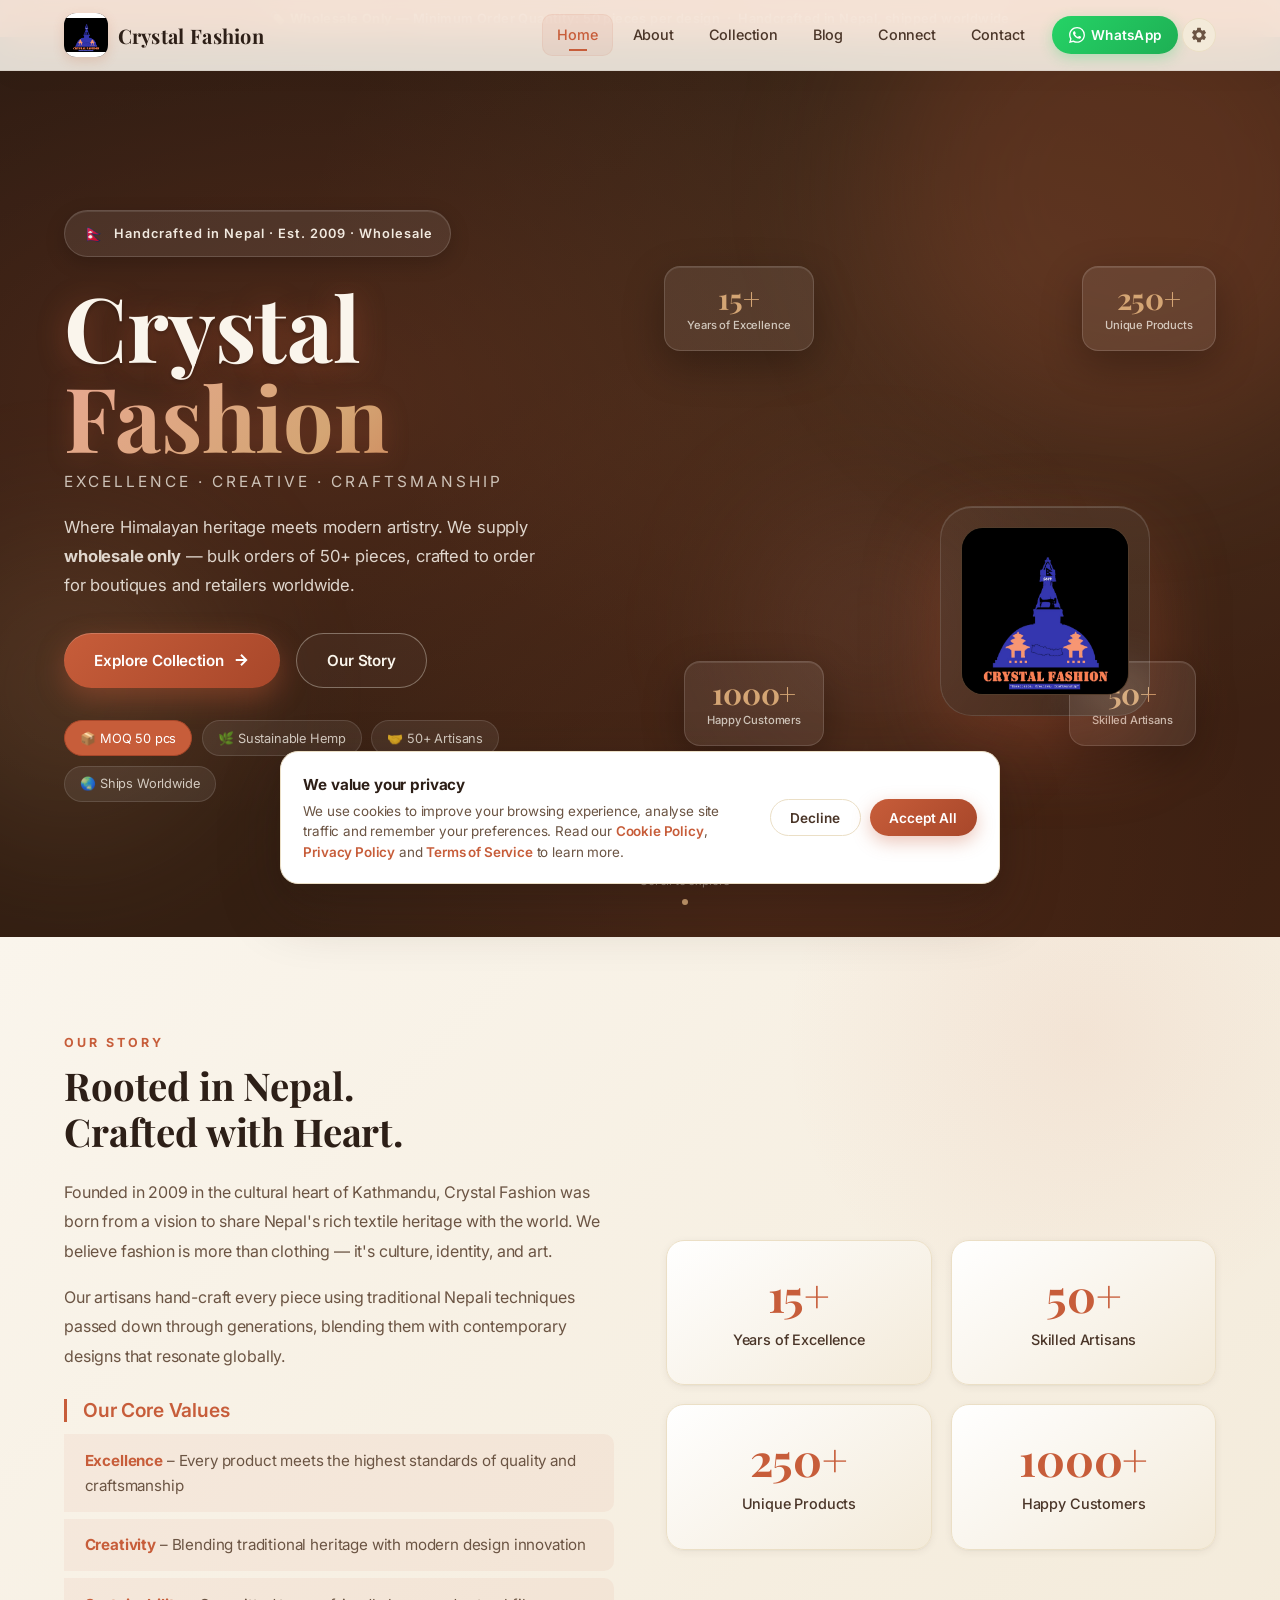
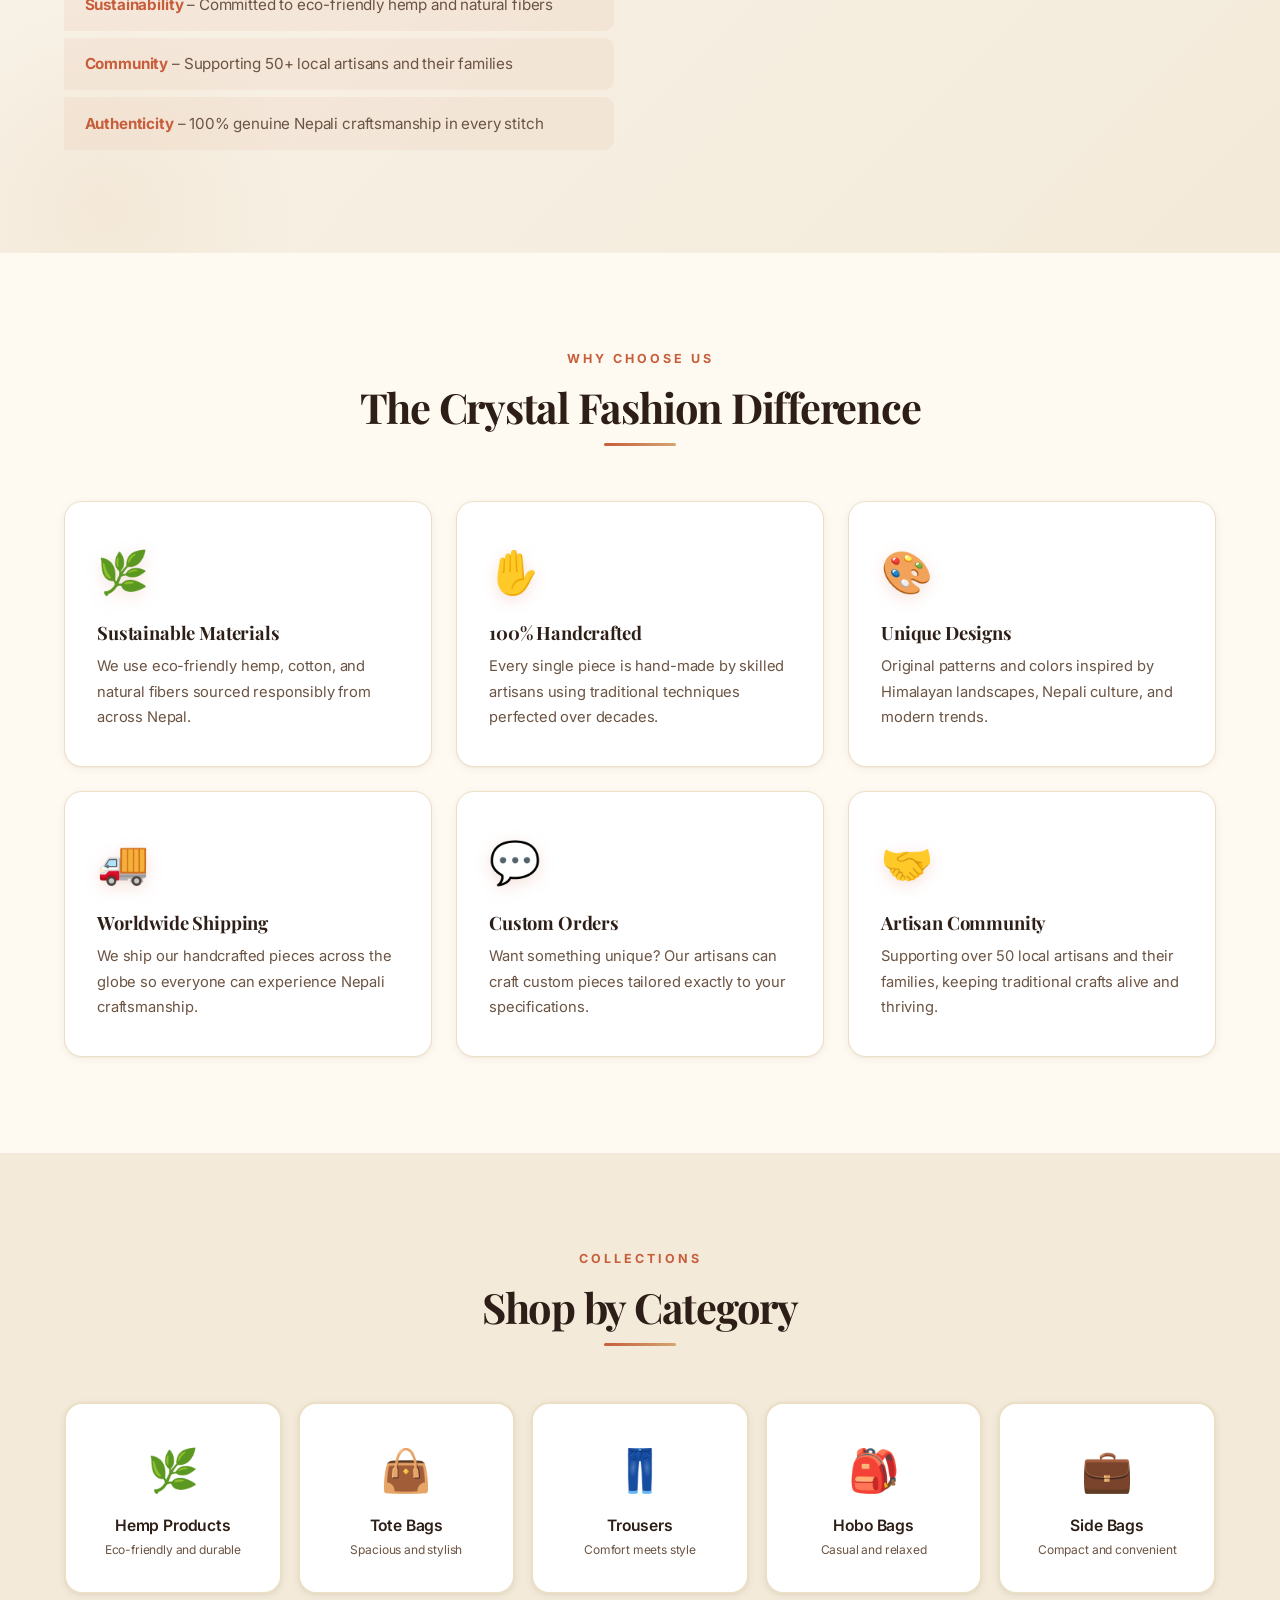
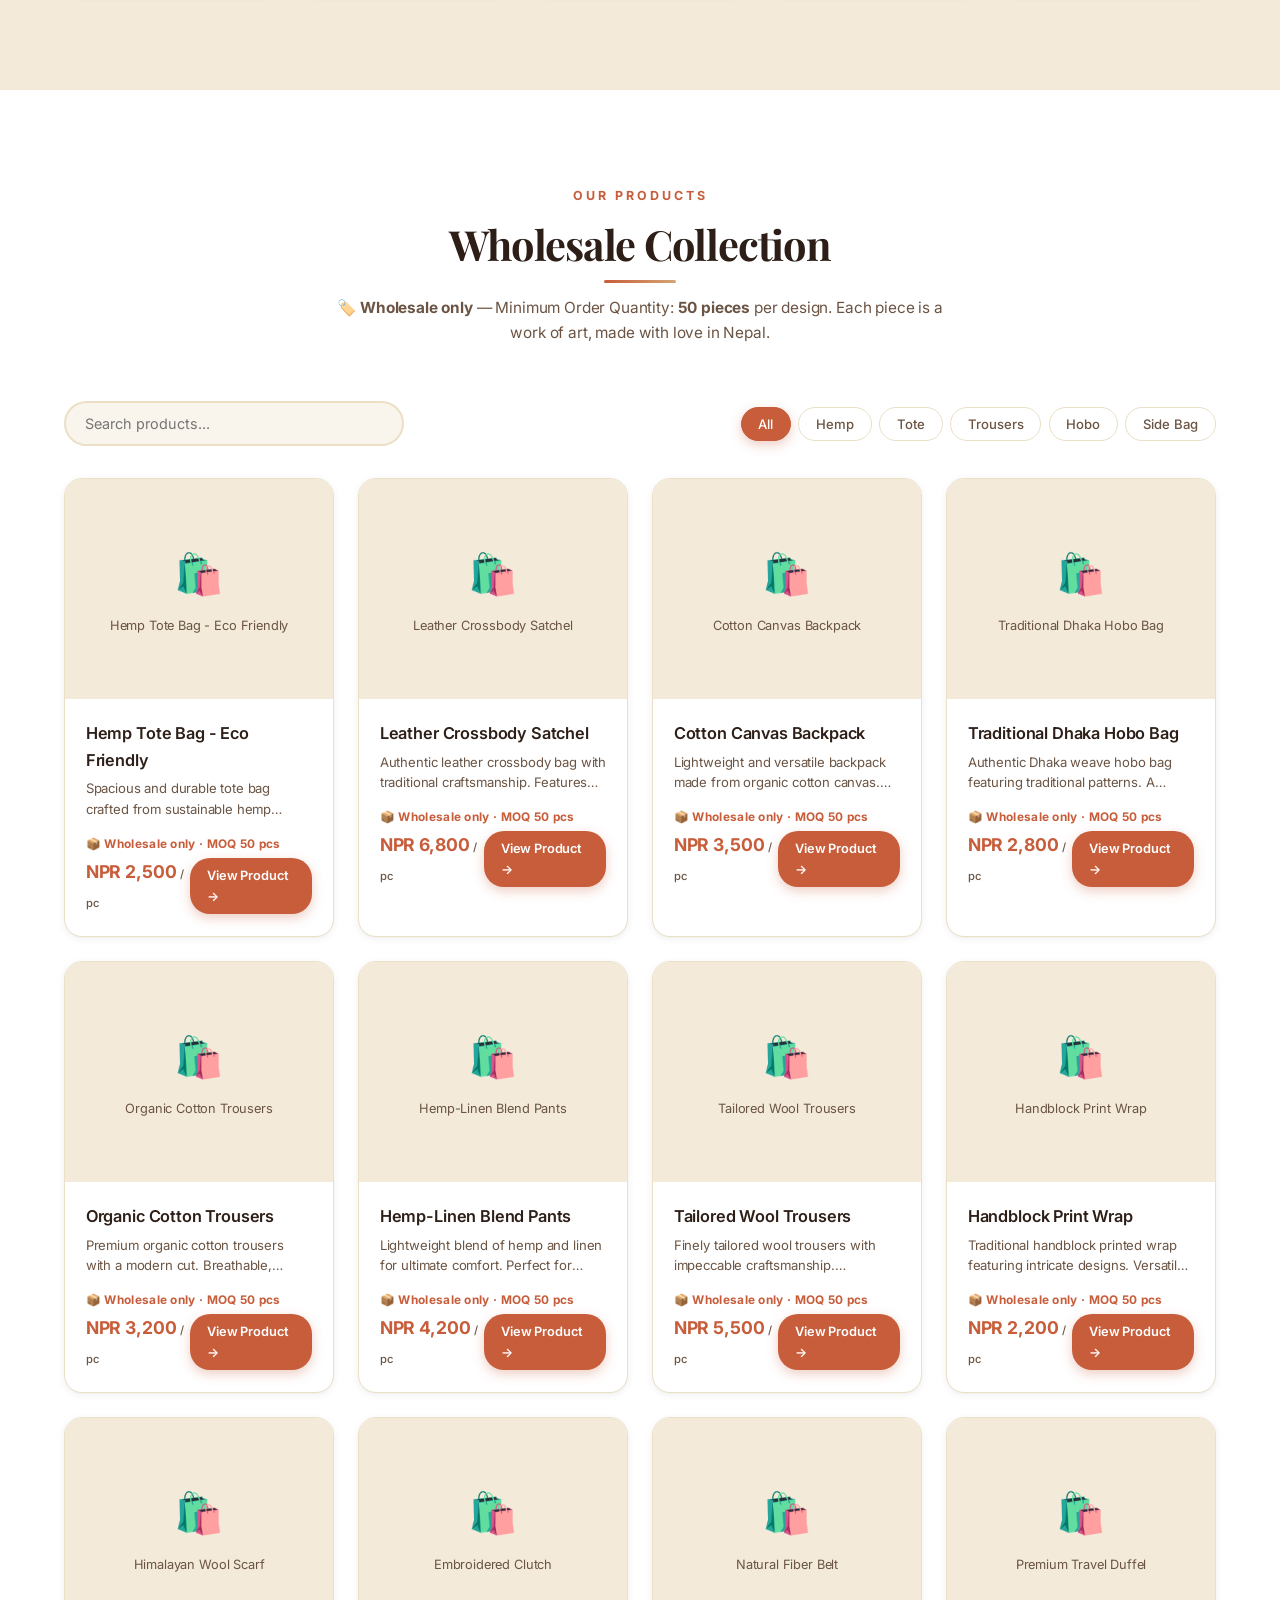
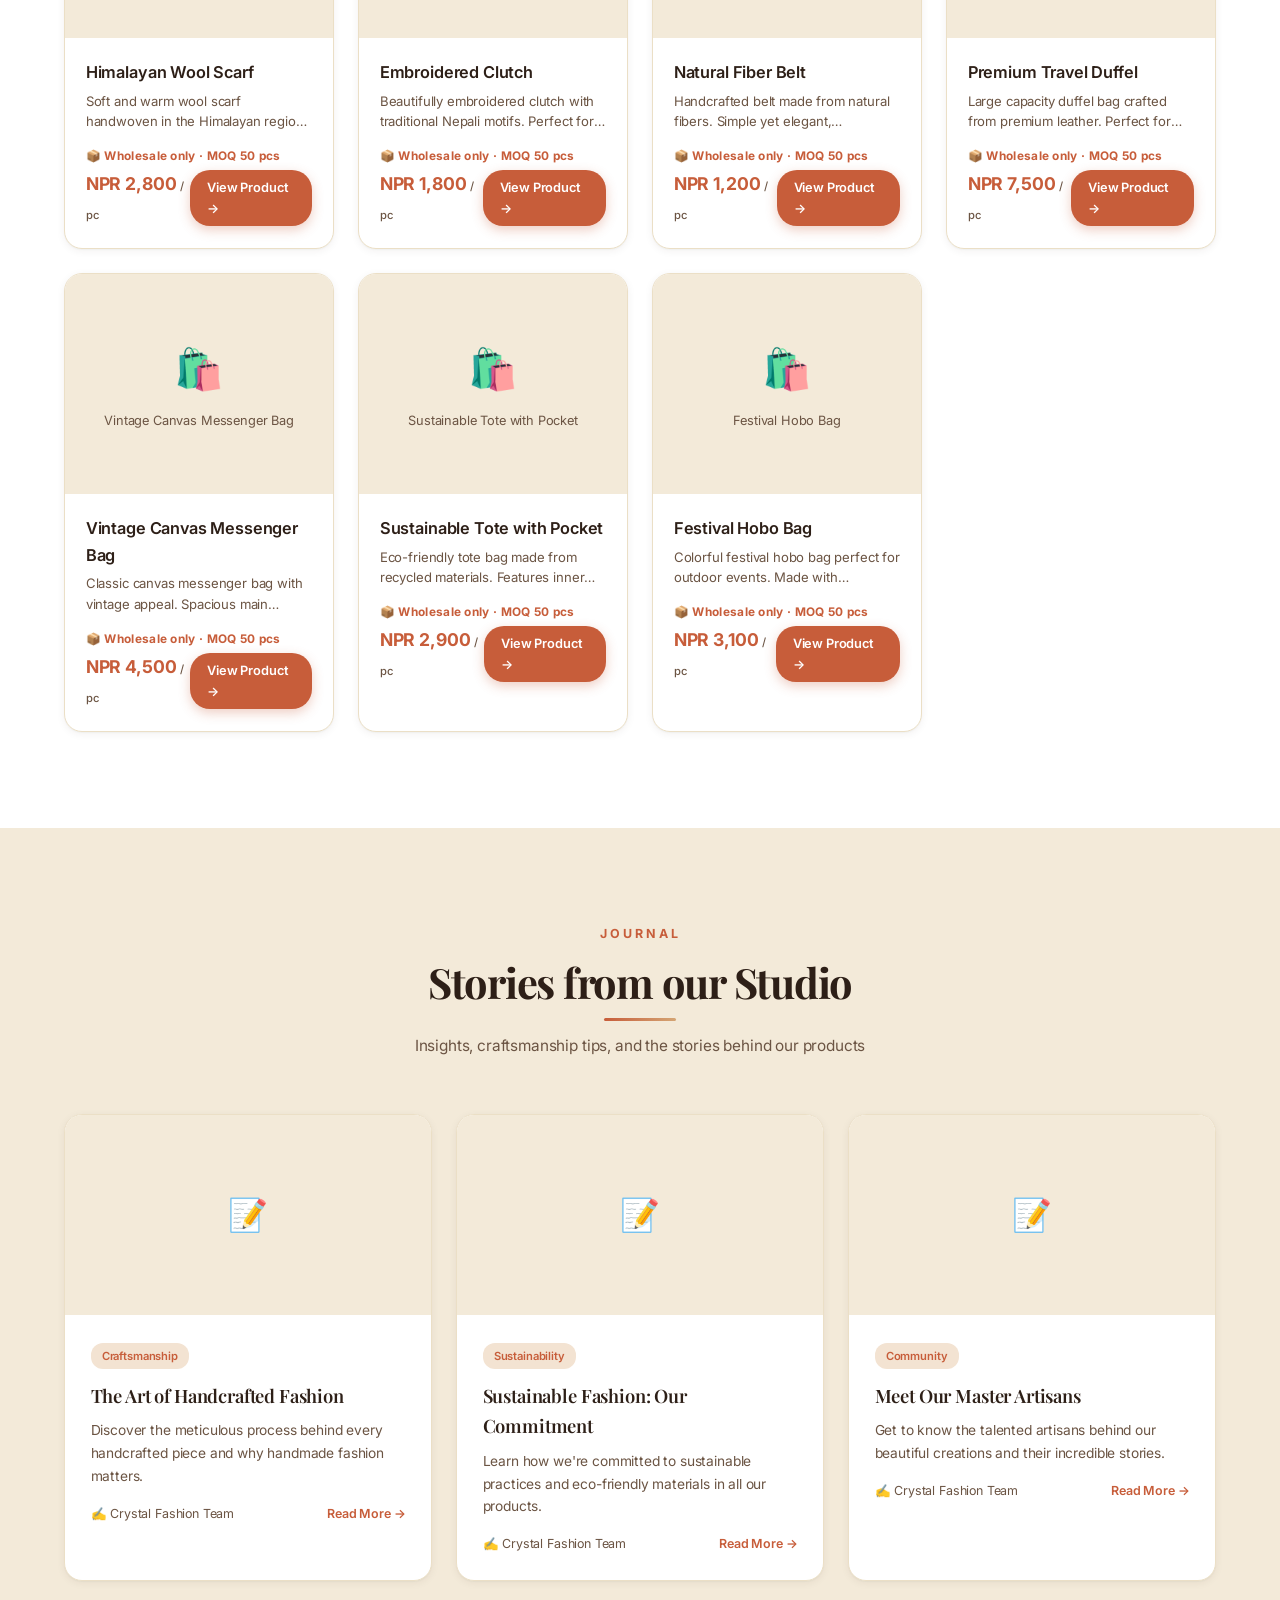
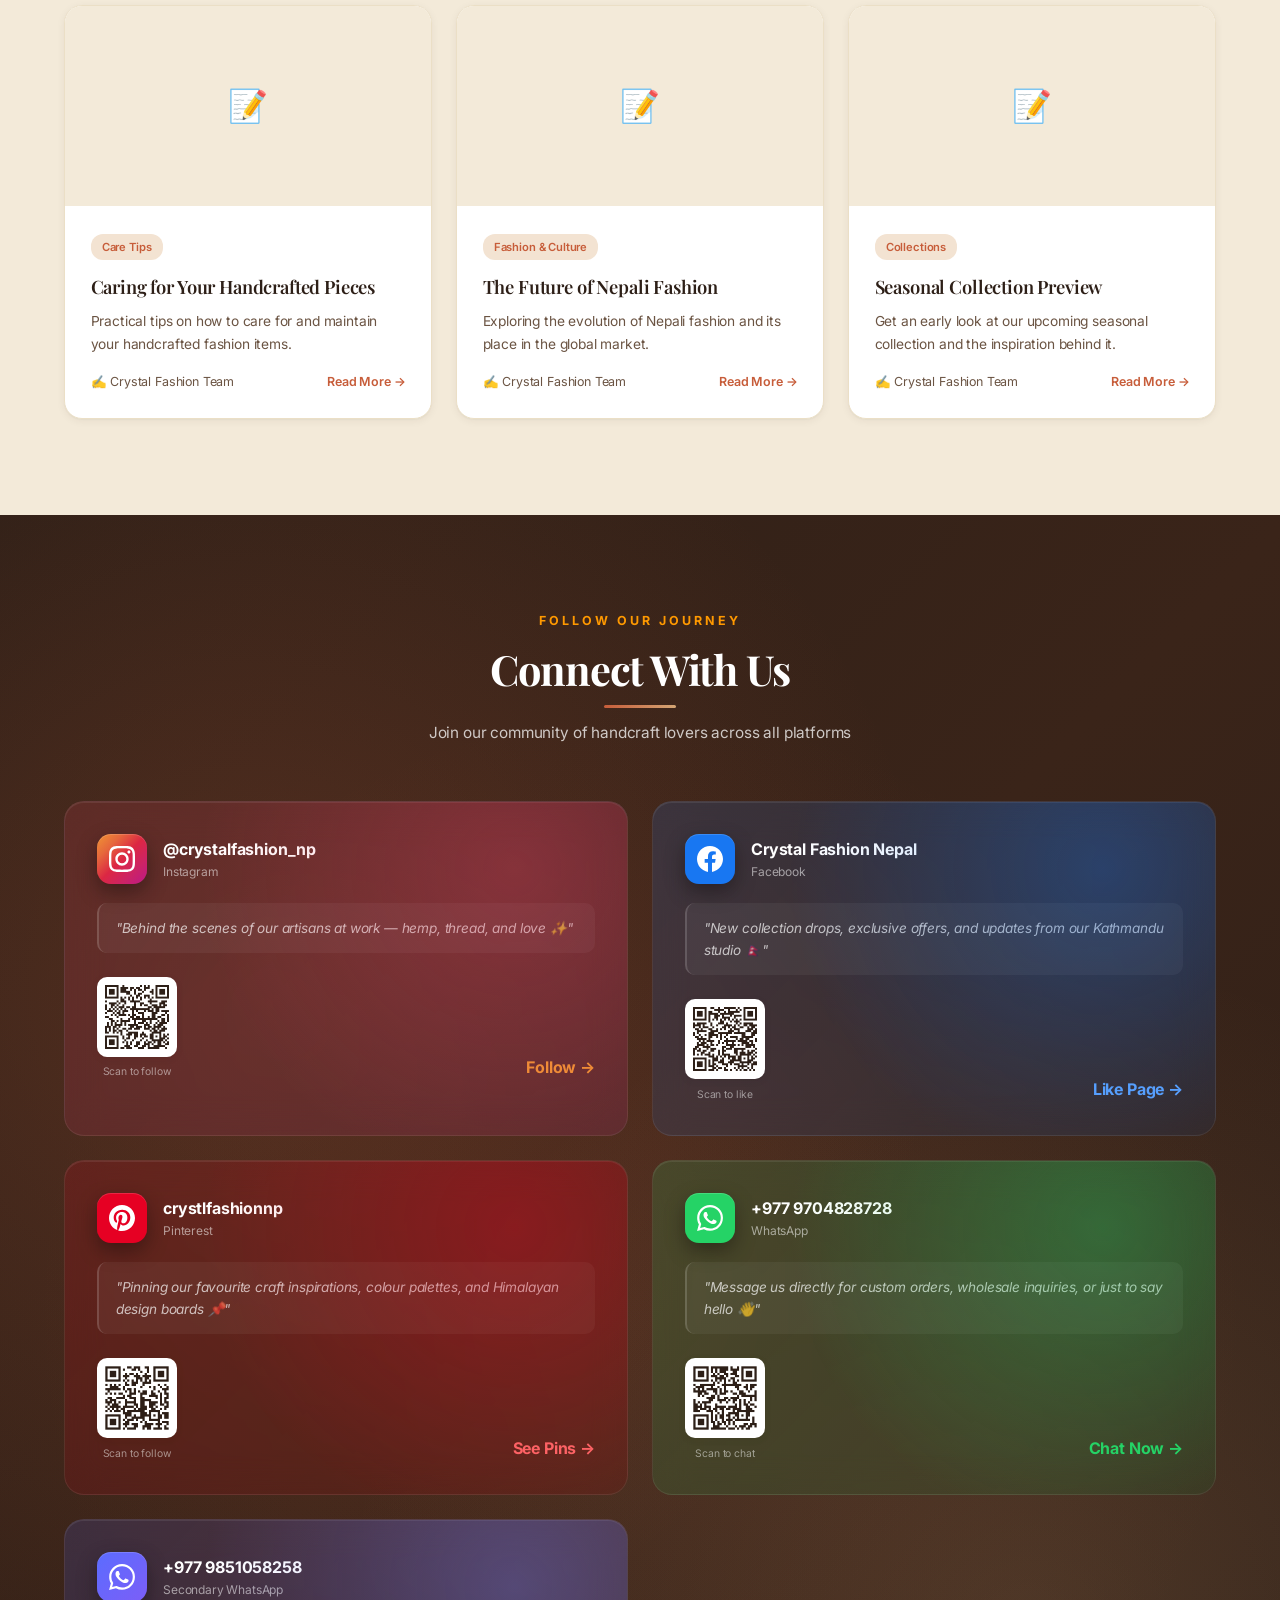
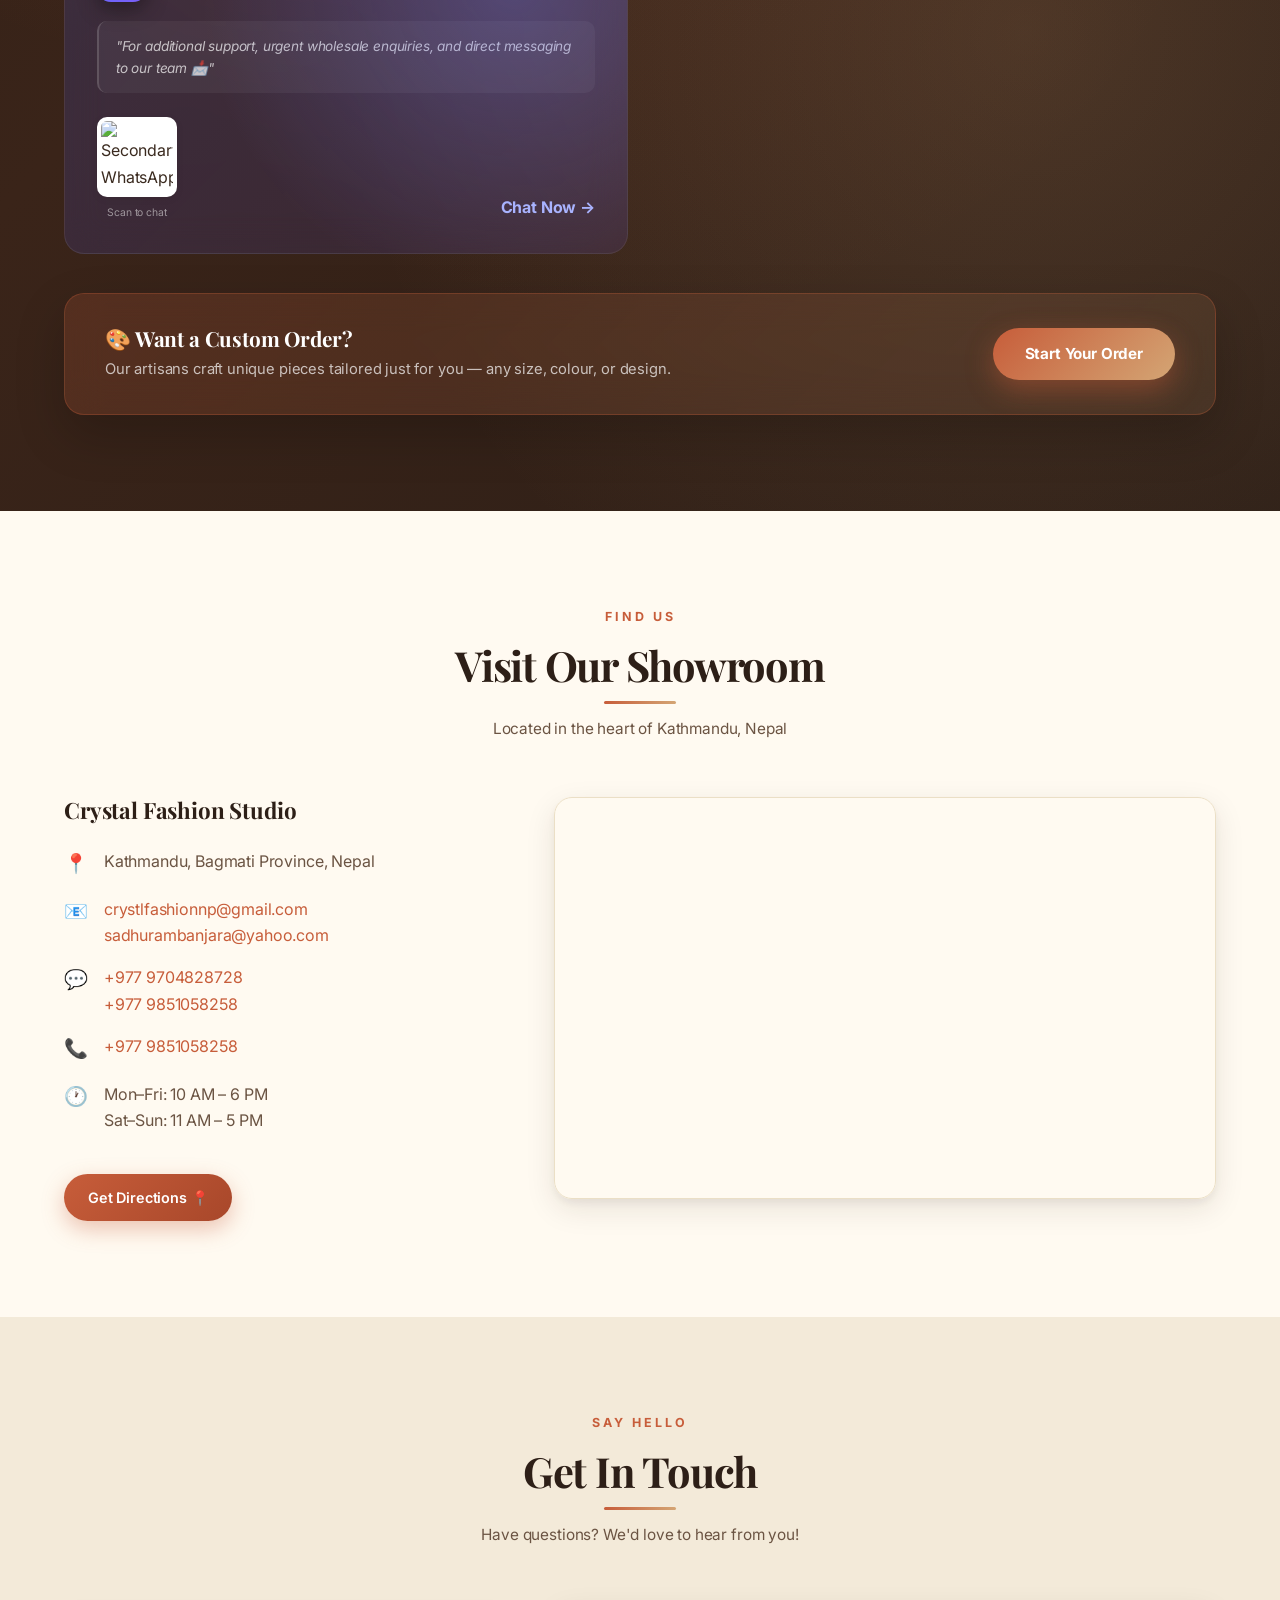
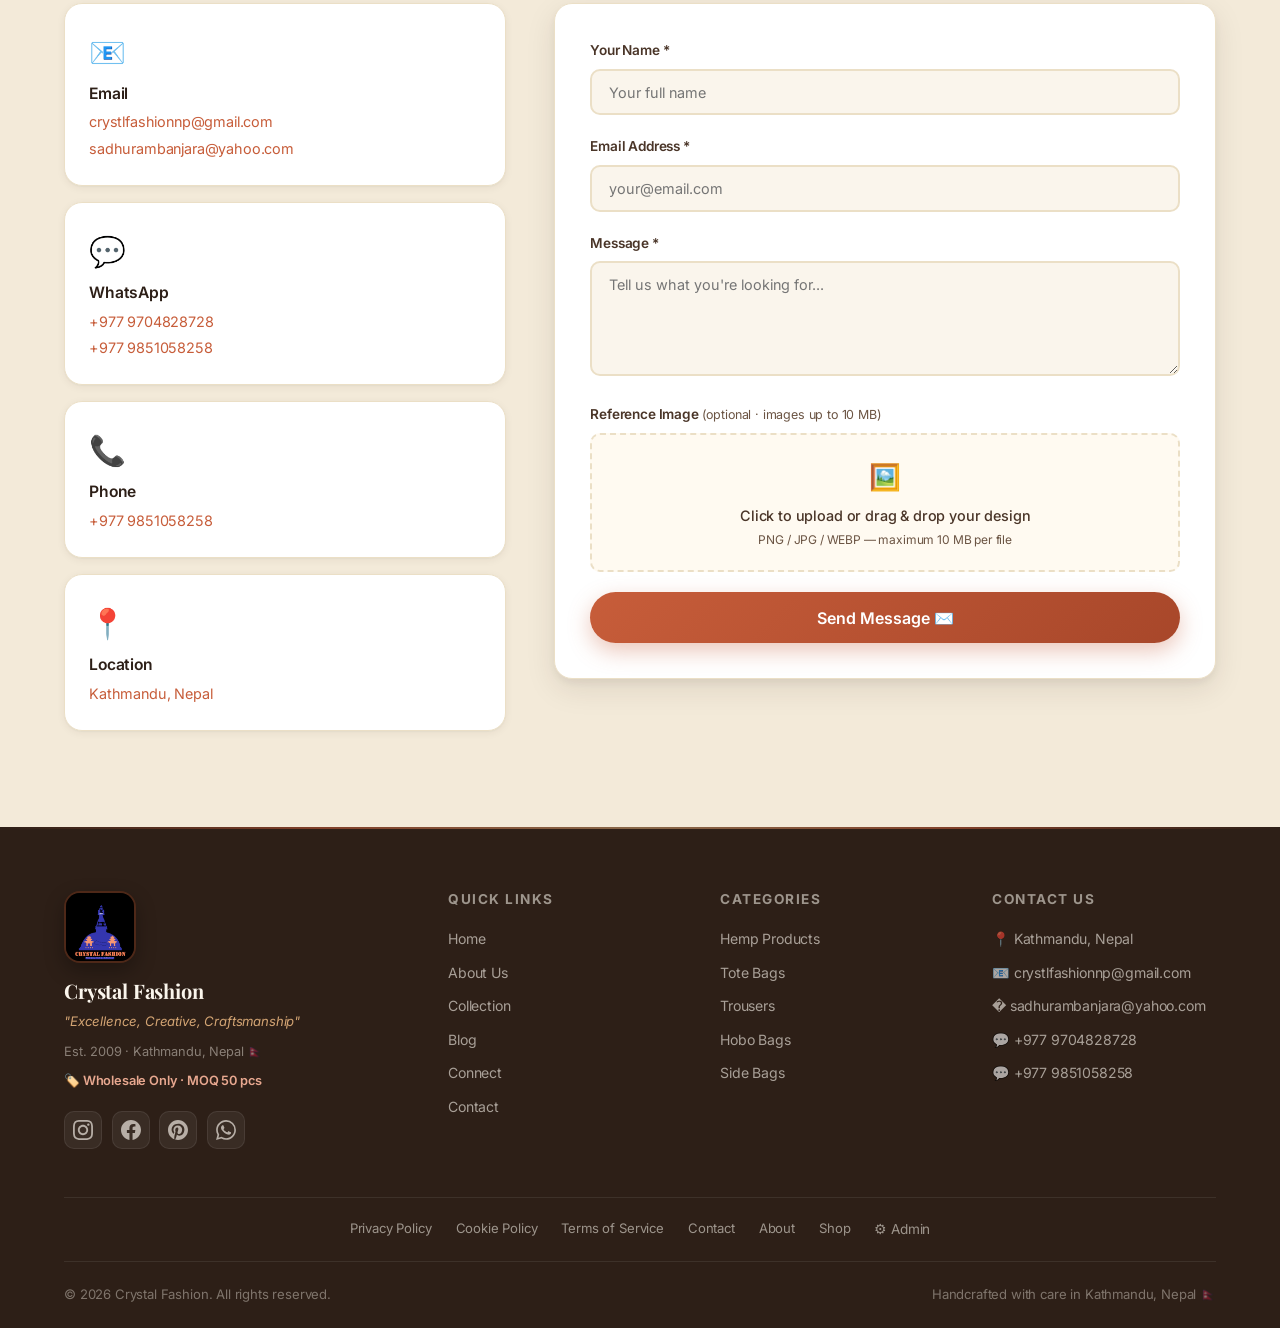
==== commit 62798ffa: "Fix product page and cookie consent" ====
--- a/index.html
+++ b/index.html
@@ -600,21 +600,8 @@
         <div class="modal-content blog-modal-content"><button class="modal-close" onclick="closeBlogModal()">&times;</button><div class="modal-body" id="blogModalBody"></div></div>
     </div>
 
-    <!-- Cookie Consent Banner -->
-    <div id="cookieBanner" class="cookie-banner" role="dialog" aria-live="polite" aria-label="Cookie consent">
-        <div class="cookie-banner-content">
-            <div class="cookie-banner-text">
-                <strong>🍪 We value your privacy</strong>
-                <p>We use cookies to improve your browsing experience, analyse site traffic and remember your preferences. Read our <a href="cookies.html">Cookie Policy</a>, <a href="privacy.html">Privacy Policy</a> and <a href="terms.html">Terms of Service</a> to learn more.</p>
-            </div>
-            <div class="cookie-banner-actions">
-                <button class="cookie-btn cookie-btn-decline" onclick="declineCookies()">Decline</button>
-                <button class="cookie-btn cookie-btn-accept" onclick="acceptCookies()">Accept All</button>
-            </div>
-        </div>
-    </div>
-
     <script src="js/products-data.js"></script>
     <script src="js/main.js"></script>
+    <script src="/js/cookie-consent.js"></script>
 </body>
 </html>
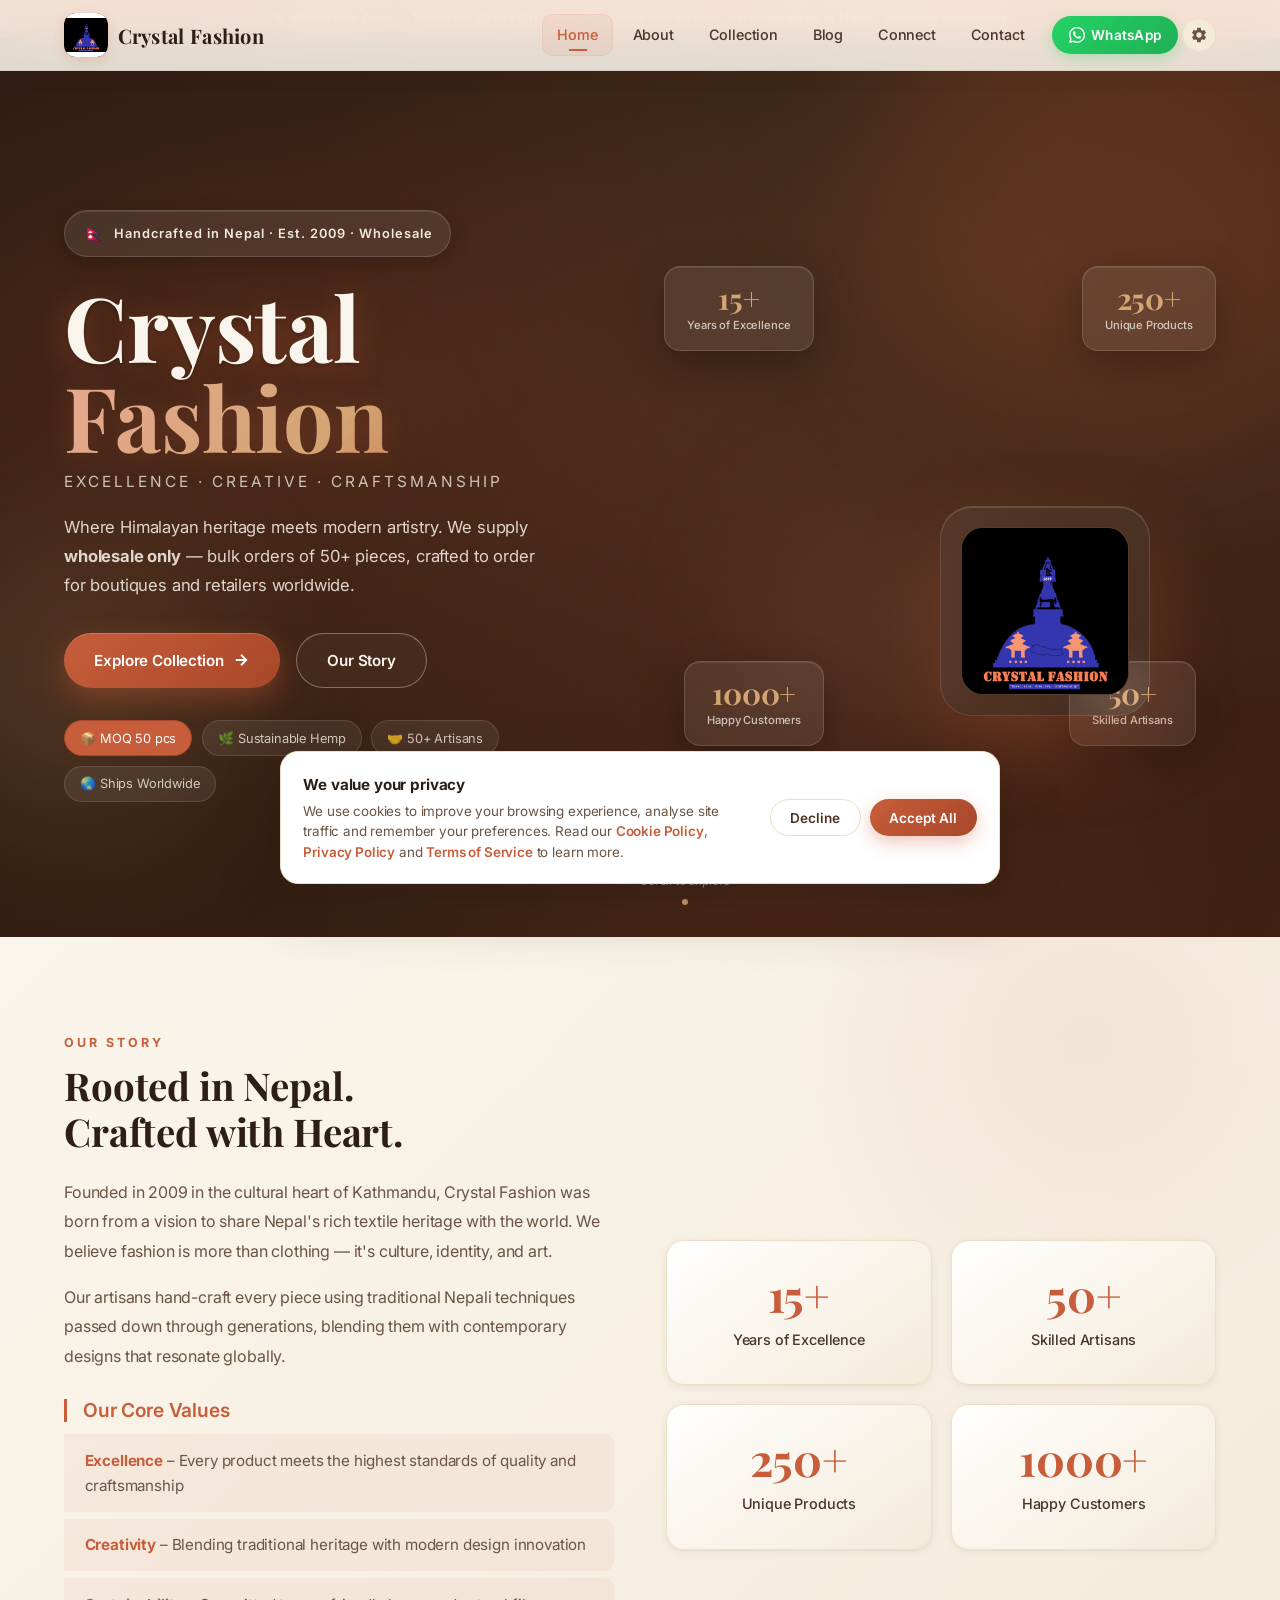
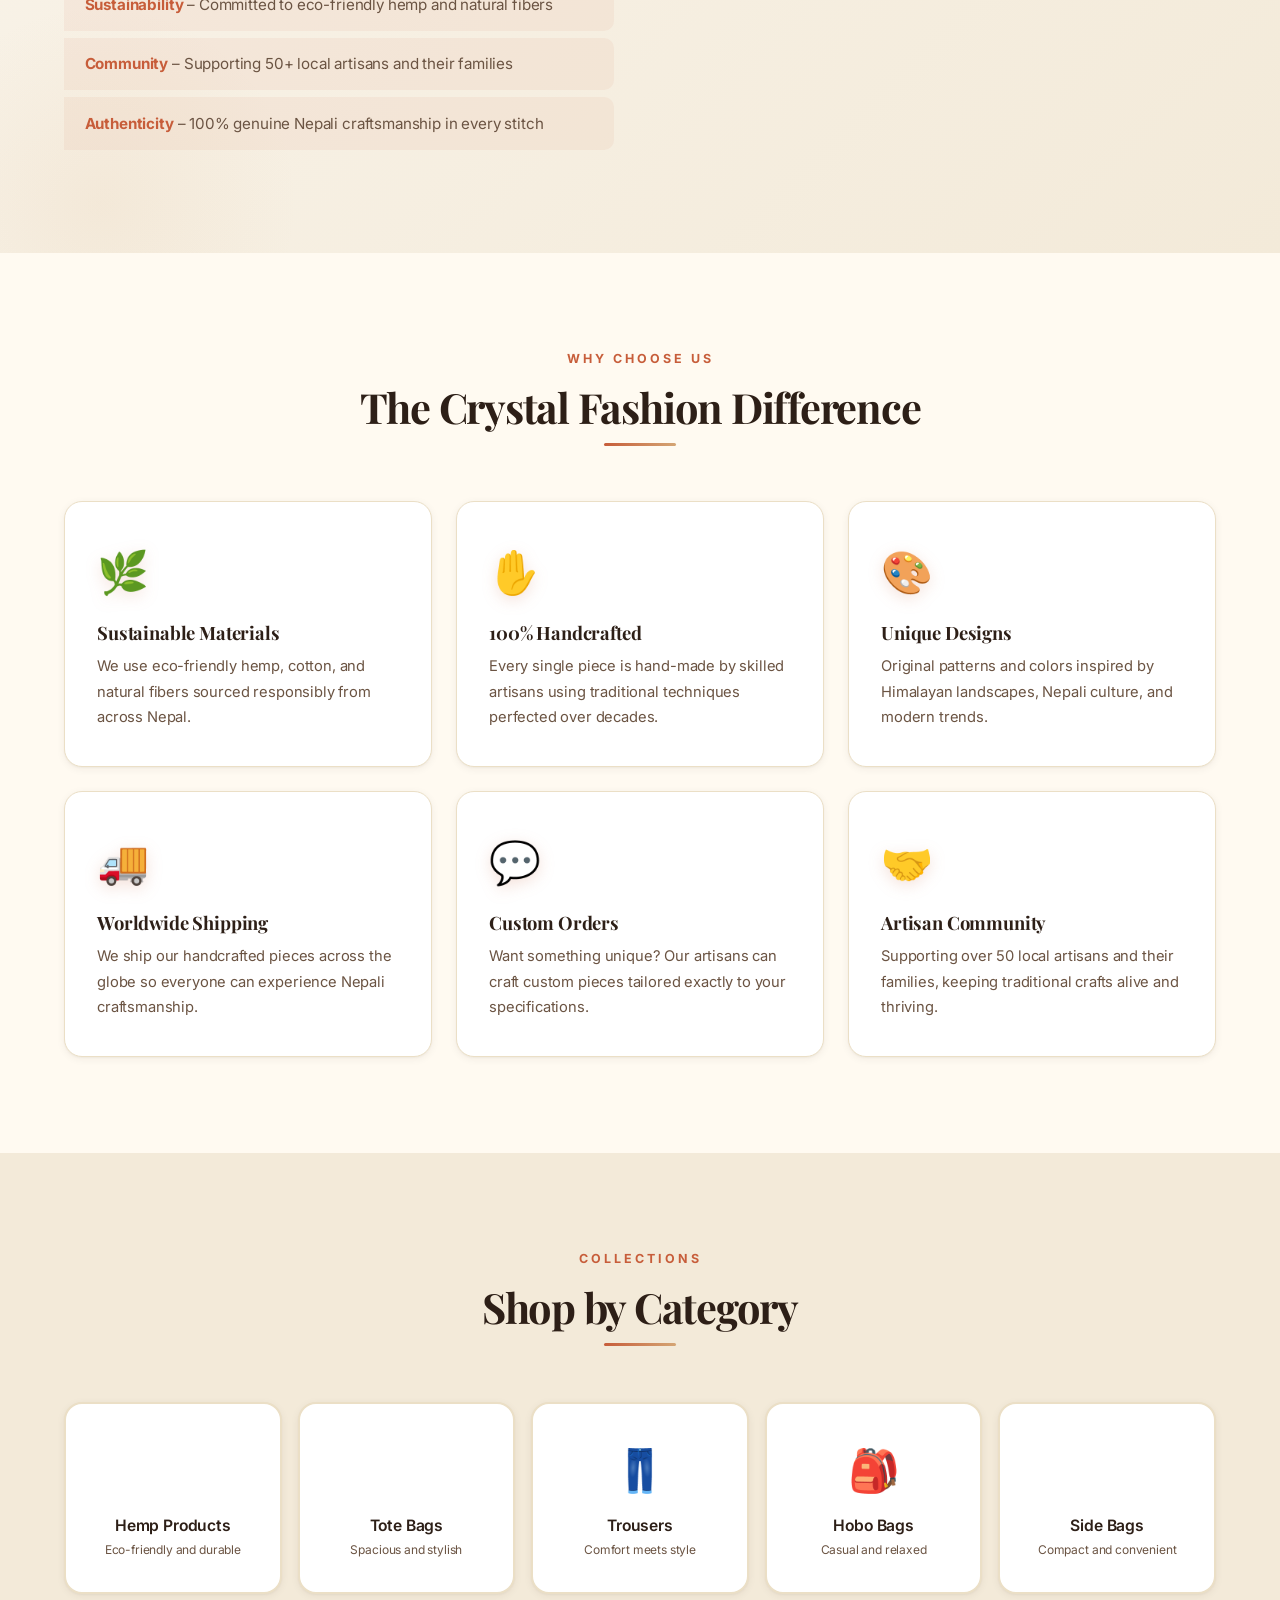
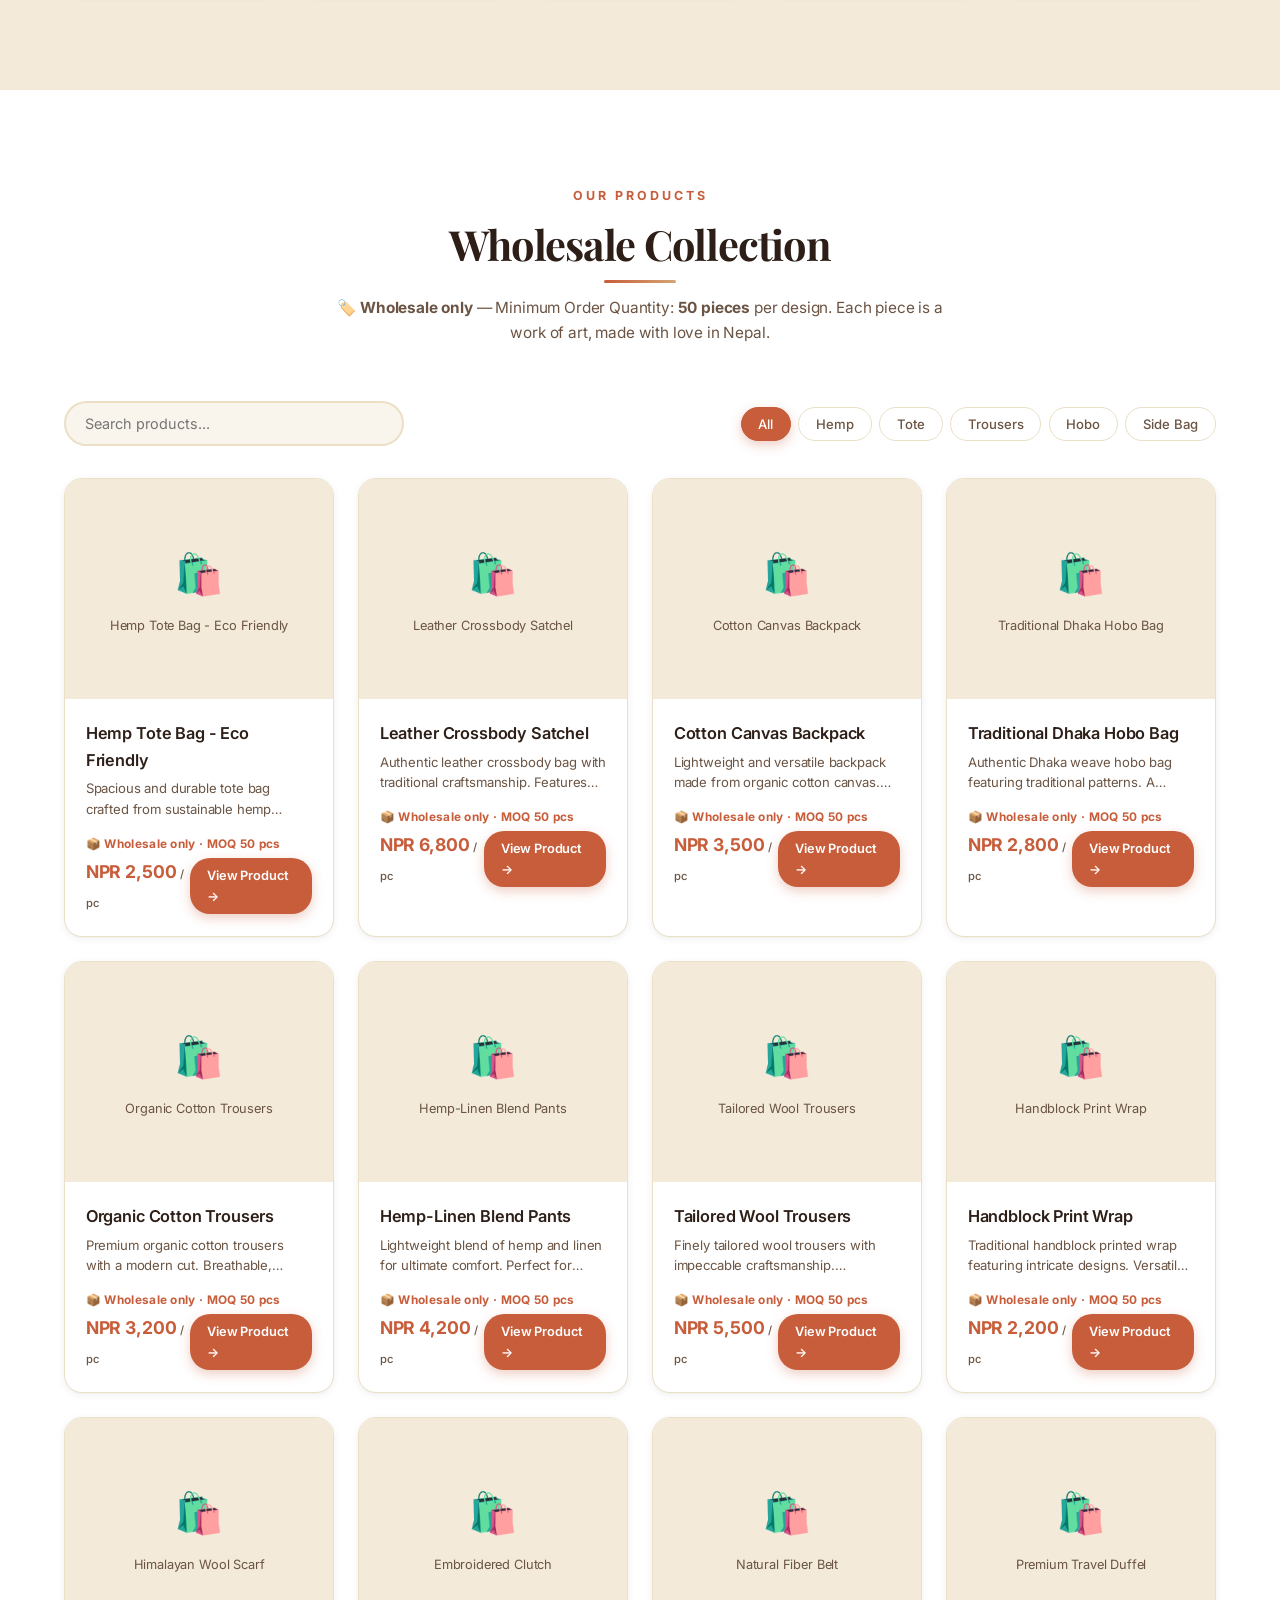
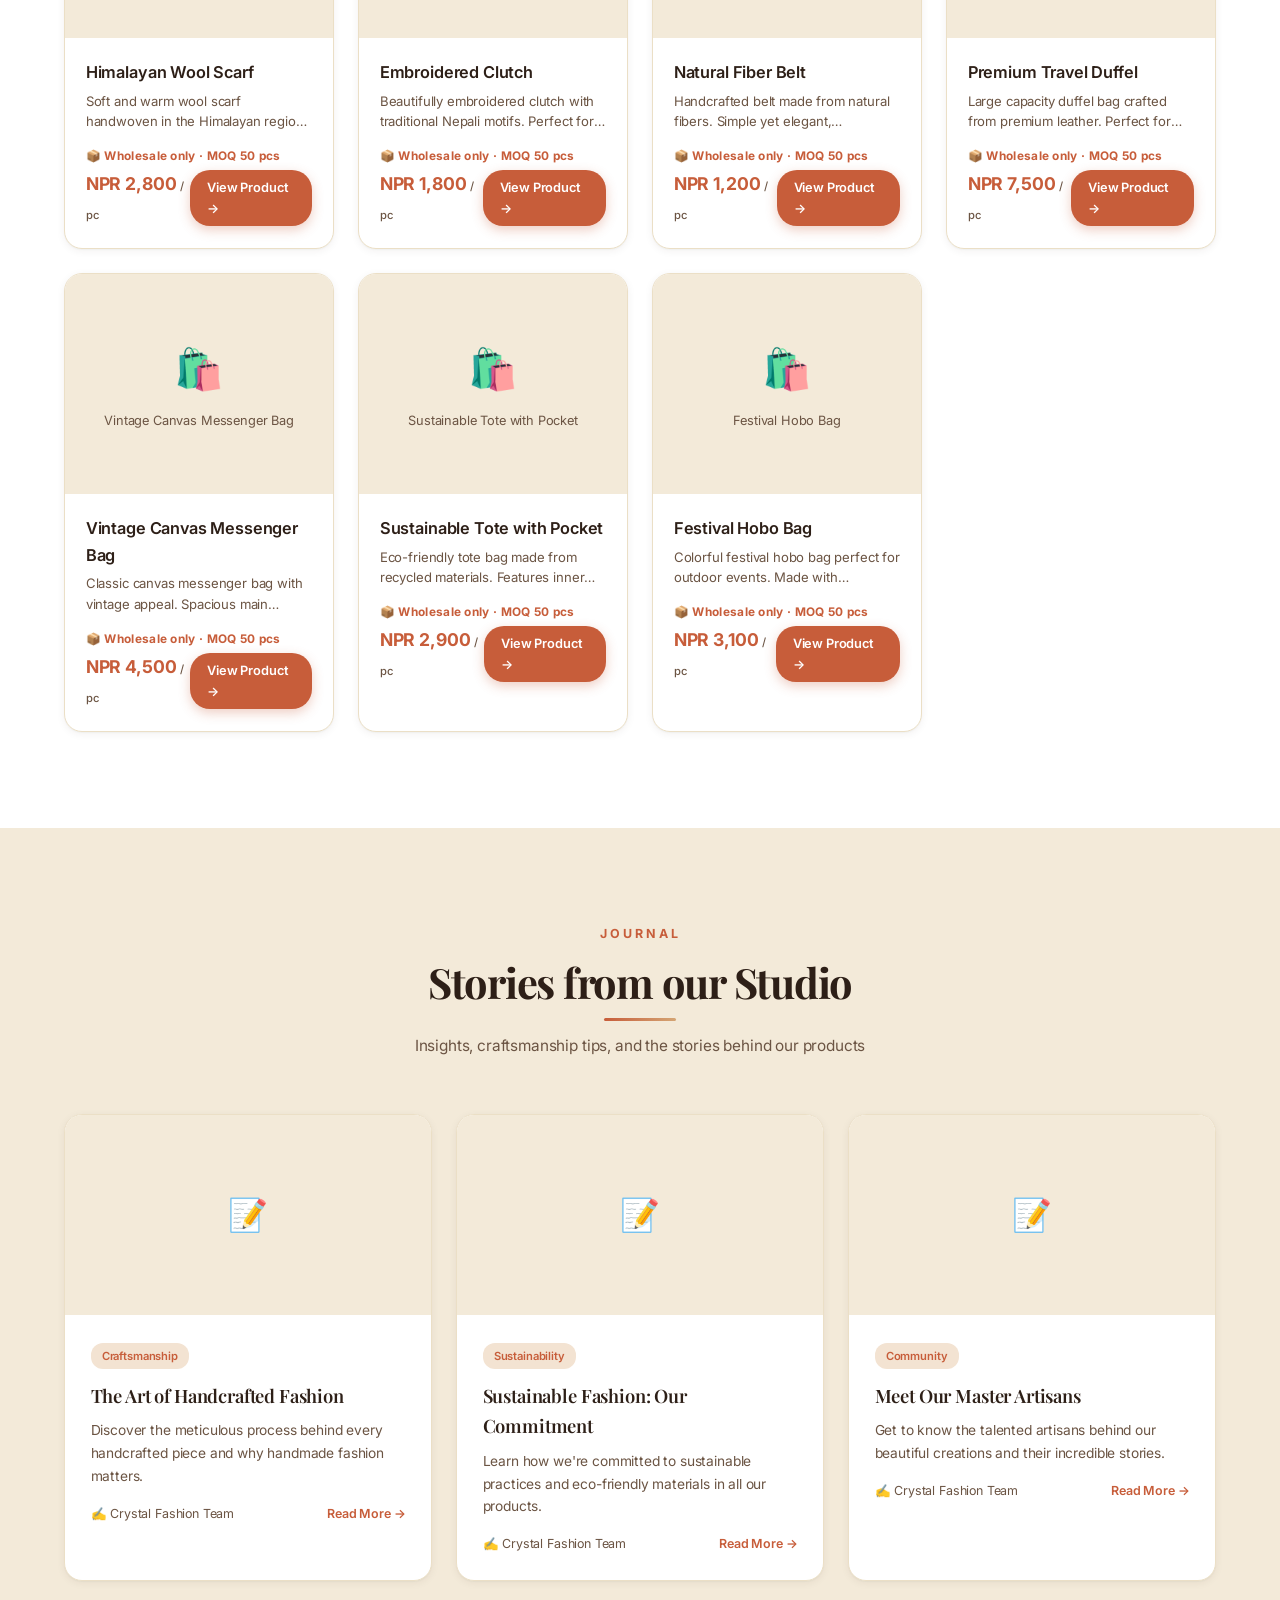
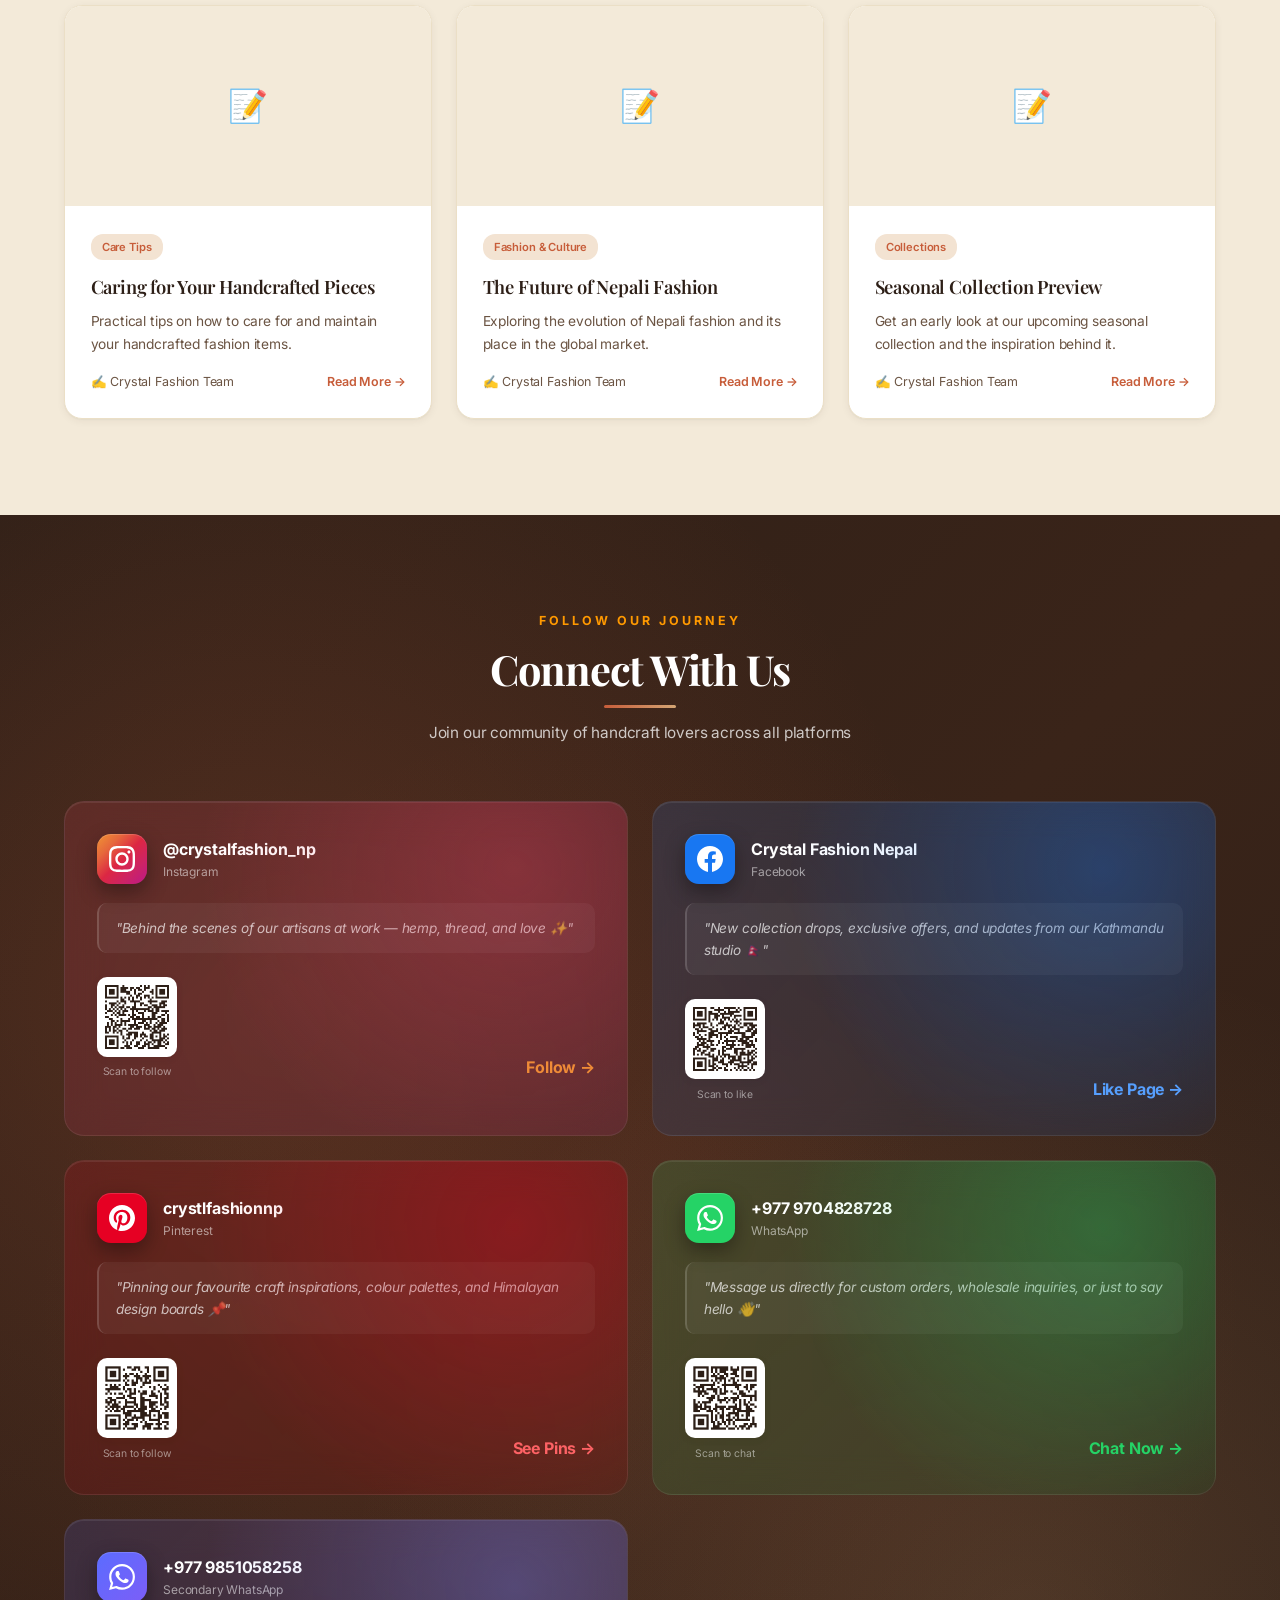
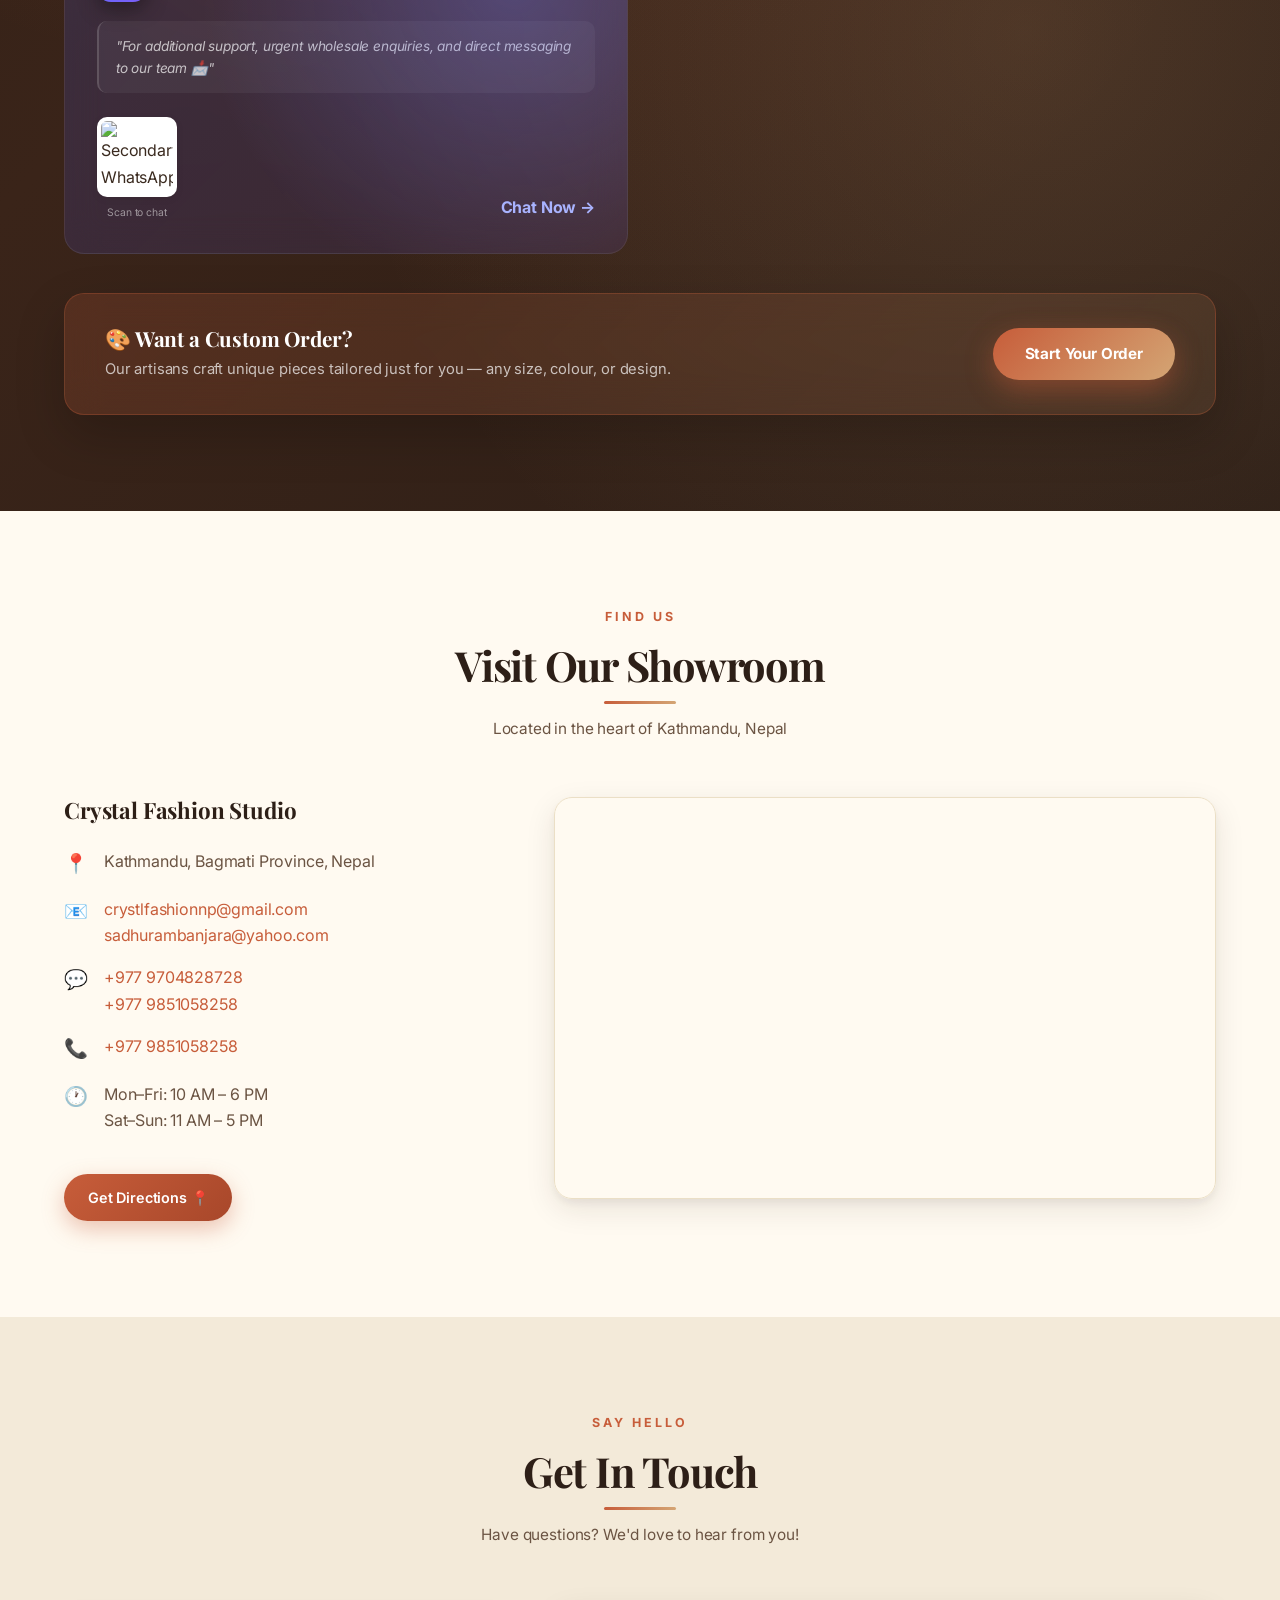
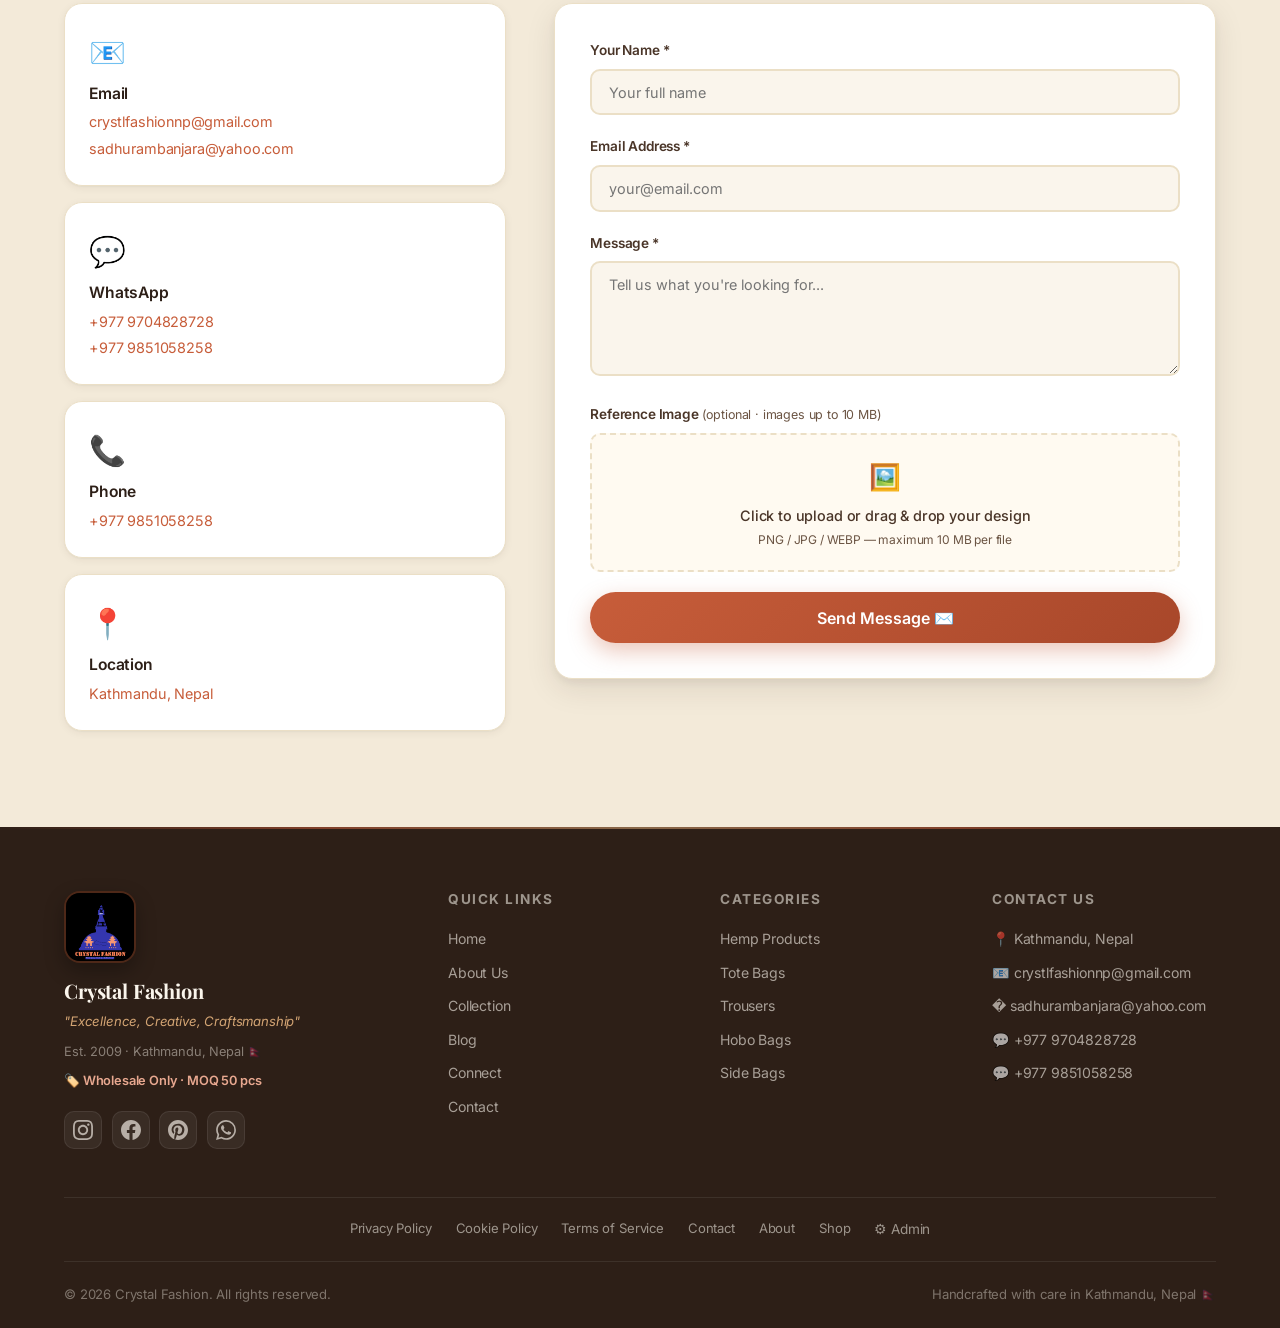
==== commit f9cc1ca5: "Polish responsive layout and fix navigation and product QA issues" ====
--- a/index.html
+++ b/index.html
@@ -68,19 +68,19 @@
     <!-- Navigation -->
     <header class="header sticky-header" id="mainHeader">
         <div class="header-container">
-            <a href="/" class="logo">
+            <a href="index.html#home" class="logo">
                 <div class="logo-img-wrap">
                     <img src="images/logo.png" alt="Crystal Fashion Logo" class="logo-img">
                 </div>
                 <span class="logo-text">Crystal Fashion</span>
             </a>
             <nav class="nav-menu" id="navMenu">
-                <a href="/home" class="nav-link">Home</a>
-                <a href="/about" class="nav-link">About</a>
-                <a href="/collection" class="nav-link">Collection</a>
-                <a href="/blog" class="nav-link">Blog</a>
-                <a href="/connect" class="nav-link">Connect</a>
-                <a href="/contact" class="nav-link">Contact</a>
+                <a href="index.html#home" class="nav-link">Home</a>
+                <a href="index.html#about" class="nav-link">About</a>
+                <a href="index.html#products" class="nav-link">Collection</a>
+                <a href="blog.html" class="nav-link">Blog</a>
+                <a href="index.html#connect" class="nav-link">Connect</a>
+                <a href="contact.html" class="nav-link">Contact</a>
                 <a href="https://wa.me/9779704828728" class="nav-whatsapp" target="_blank" rel="noopener">
                     <svg viewBox="0 0 24 24" fill="currentColor" width="16" height="16"><path d="M17.472 14.382c-.297-.149-1.758-.867-2.03-.967-.273-.099-.471-.148-.67.15-.197.297-.767.966-.94 1.164-.173.199-.347.223-.644.075-.297-.15-1.255-.463-2.39-1.475-.883-.788-1.48-1.761-1.653-2.059-.173-.297-.018-.458.13-.606.134-.133.298-.347.446-.52.149-.174.198-.298.298-.497.099-.198.05-.371-.025-.52-.075-.149-.669-1.612-.916-2.207-.242-.579-.487-.5-.669-.51-.173-.008-.371-.01-.57-.01-.198 0-.52.074-.792.372-.272.297-1.04 1.016-1.04 2.479 0 1.462 1.065 2.875 1.213 3.074.149.198 2.096 3.2 5.077 4.487.709.306 1.262.489 1.694.625.712.227 1.36.195 1.871.118.571-.085 1.758-.719 2.006-1.413.248-.694.248-1.289.173-1.413-.074-.124-.272-.198-.57-.347m-5.421 7.403h-.004a9.87 9.87 0 0 1-5.031-1.378l-.361-.214-3.741.982.998-3.648-.235-.374a9.86 9.86 0 0 1-1.51-5.26c.001-5.45 4.436-9.884 9.888-9.884 2.64 0 5.122 1.03 6.988 2.898a9.825 9.825 0 0 1 2.893 6.994c-.003 5.45-4.437 9.884-9.885 9.884m8.413-18.297A11.815 11.815 0 0 0 12.05 0C5.495 0 .16 5.335.157 11.892c0 2.096.547 4.142 1.588 5.945L.057 24l6.305-1.654a11.882 11.882 0 0 0 5.683 1.448h.005c6.554 0 11.89-5.335 11.893-11.893a11.821 11.821 0 0 0-3.48-8.413z"/></svg>
                     WhatsApp
@@ -121,11 +121,11 @@
                 <p class="hero-tagline">Excellence &middot; Creative &middot; Craftsmanship</p>
                 <p class="hero-desc">Where Himalayan heritage meets modern artistry. We supply <strong>wholesale only</strong> — bulk orders of 50+ pieces, crafted to order for boutiques and retailers worldwide.</p>
                 <div class="hero-actions">
-                    <a href="/collection" class="btn-glow">
+                    <a href="index.html#products" class="btn-glow">
                         <span>Explore Collection</span>
                         <svg width="18" height="18" viewBox="0 0 24 24" fill="none" stroke="currentColor" stroke-width="2.5"><path d="M5 12h14M12 5l7 7-7 7"/></svg>
                     </a>
-                    <a href="/about" class="btn-ghost">Our Story</a>
+                    <a href="index.html#about" class="btn-ghost">Our Story</a>
                 </div>
                 <div class="hero-pills">
                     <span class="pill pill-moq">📦 MOQ 50 pcs</span>
@@ -412,7 +412,7 @@
                     <h3>🎨 Want a Custom Order?</h3>
                     <p>Our artisans craft unique pieces tailored just for you — any size, colour, or design.</p>
                 </div>
-                <a href="/contact" class="cta-strip-btn">Start Your Order</a>
+                <a href="contact.html" class="cta-strip-btn">Start Your Order</a>
             </div>
         </div>
     </section>
@@ -545,22 +545,22 @@
                 <div class="footer-section">
                     <h4>Quick Links</h4>
                     <ul>
-                        <li><a href="/home">Home</a></li>
-                        <li><a href="/about">About Us</a></li>
-                        <li><a href="/collection">Collection</a></li>
-                        <li><a href="/blog">Blog</a></li>
-                        <li><a href="/connect">Connect</a></li>
-                        <li><a href="/contact">Contact</a></li>
+                        <li><a href="index.html#home">Home</a></li>
+                        <li><a href="index.html#about">About Us</a></li>
+                        <li><a href="index.html#products">Collection</a></li>
+                        <li><a href="blog.html">Blog</a></li>
+                        <li><a href="index.html#connect">Connect</a></li>
+                        <li><a href="contact.html">Contact</a></li>
                     </ul>
                 </div>
                 <div class="footer-section">
                     <h4>Categories</h4>
                     <ul>
-                        <li><a href="/collection" onclick="filterByCategory('Hemps')">Hemp Products</a></li>
-                        <li><a href="/collection" onclick="filterByCategory('Tote')">Tote Bags</a></li>
-                        <li><a href="/collection" onclick="filterByCategory('Trousers')">Trousers</a></li>
-                        <li><a href="/collection" onclick="filterByCategory('Hobo')">Hobo Bags</a></li>
-                        <li><a href="/collection" onclick="filterByCategory('Side Bag')">Side Bags</a></li>
+                        <li><a href="index.html#products" onclick="filterByCategory('Hemps')">Hemp Products</a></li>
+                        <li><a href="index.html#products" onclick="filterByCategory('Tote')">Tote Bags</a></li>
+                        <li><a href="index.html#products" onclick="filterByCategory('Trousers')">Trousers</a></li>
+                        <li><a href="index.html#products" onclick="filterByCategory('Hobo')">Hobo Bags</a></li>
+                        <li><a href="index.html#products" onclick="filterByCategory('Side Bag')">Side Bags</a></li>
                     </ul>
                 </div>
                 <div class="footer-section">
@@ -578,9 +578,9 @@
                 <a href="privacy.html">Privacy Policy</a>
                 <a href="cookies.html">Cookie Policy</a>
                 <a href="terms.html">Terms of Service</a>
-                <a href="/contact">Contact</a>
-                <a href="/about">About</a>
-                <a href="/collection">Shop</a>
+                <a href="contact.html">Contact</a>
+                <a href="index.html#about">About</a>
+                <a href="index.html#products">Shop</a>
                 <a href="admin.html" class="footer-admin-link">⚙ Admin</a>
             </div>
             <div class="footer-bottom">
@@ -602,6 +602,6 @@
 
     <script src="js/products-data.js"></script>
     <script src="js/main.js"></script>
-    <script src="/js/cookie-consent.js"></script>
+    <script src="js/cookie-consent.js"></script>
 </body>
 </html>
--- a/css/style.css
+++ b/css/style.css
@@ -72,10 +72,15 @@
     letter-spacing: -0.01em;
 }
 ::selection { background: rgba(199,93,58,0.18); color: var(--brown); }
-img { max-width: 100%; display: block; }
+img {
+    max-width: 100%; display: block;
+    background: linear-gradient(135deg, rgba(243,234,217,0.9), rgba(235,223,198,0.9));
+    border-radius: 10px;
+}
 a { text-decoration: none; color: inherit; }
 ul { list-style: none; }
 button { cursor: pointer; border: none; background: none; font-family: inherit; }
+body.menu-open { overflow: hidden; }
 
 h1,h2,h3,h4 { font-family: 'Playfair Display', serif; line-height: 1.2; color: var(--brown); }
 
@@ -1037,7 +1042,7 @@
     .nav-menu {
         display: none; flex-direction: column;
         position: fixed; top: 70px; left: 0; right: 0;
-        background: var(--ivory);
+        background: rgba(250,245,236,0.98);
         border-bottom: 1px solid var(--border);
         padding: 1rem; gap: 0.2rem;
         z-index: 999; box-shadow: var(--shadow-md);
@@ -1047,6 +1052,8 @@
     .nav-link { padding: 0.75rem 1rem; font-size: 1rem; }
     .nav-whatsapp { margin-left: 0; margin-top: 0.5rem; justify-content: center; }
     .mobile-menu-btn { display: flex; }
+    .header-container { gap: 0.75rem; }
+    body.menu-open { overflow: hidden; }
 
     .features-grid { grid-template-columns: 1fr; }
     .categories-grid { grid-template-columns: repeat(2, 1fr); }
@@ -1078,9 +1085,11 @@
 
 @media (max-width: 480px) {
     .hero-inner { padding: 3rem 1rem 5rem; }
+    .hero-badge { font-size: 0.72rem; letter-spacing: 0.08em; padding: 0.45rem 0.8rem; }
     .hero-title { font-size: clamp(2rem, 10vw, 2.8rem); }
     .hero-actions { flex-direction: column; align-items: stretch; }
     .btn-glow, .btn-ghost { width: 100%; justify-content: center; }
+    .hero-pills { justify-content: center; }
     .categories-grid { grid-template-columns: 1fr 1fr; gap: 0.75rem; }
     .floating-card { padding: 0.65rem 0.9rem; }
     .fc-num { font-size: 1.4rem; }
@@ -1088,7 +1097,8 @@
     .about-stats { grid-template-columns: 1fr 1fr; gap: 0.85rem; }
     .stat-card { padding: 1.5rem 1rem; }
     .footer-legal-links { font-size: 0.78rem; }
-
+    .logo-text { font-size: 1rem; }
+    .logo-img-wrap { width: 36px; height: 36px; }
     .legal-card { padding: 1.5rem 1.25rem; }
 
     /* Disable hover-tilt on touch devices — replaced by gentle press */
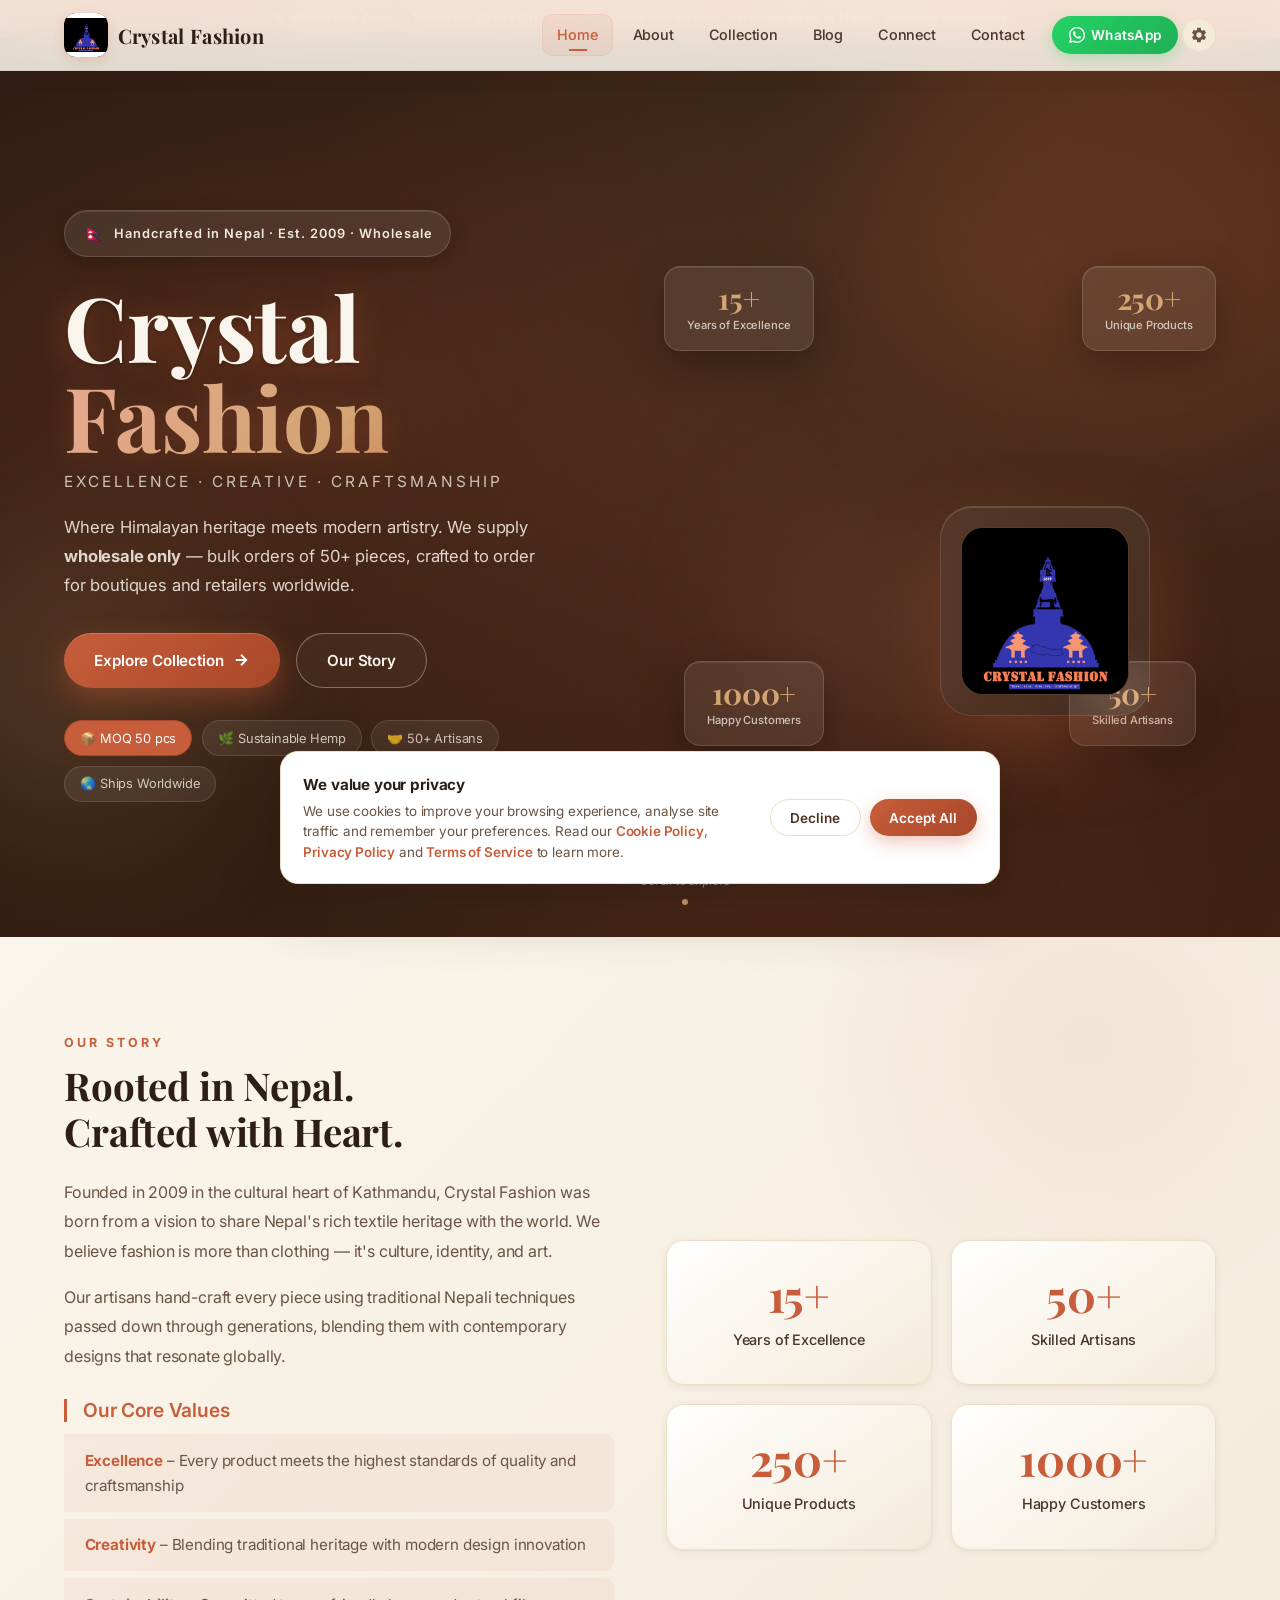
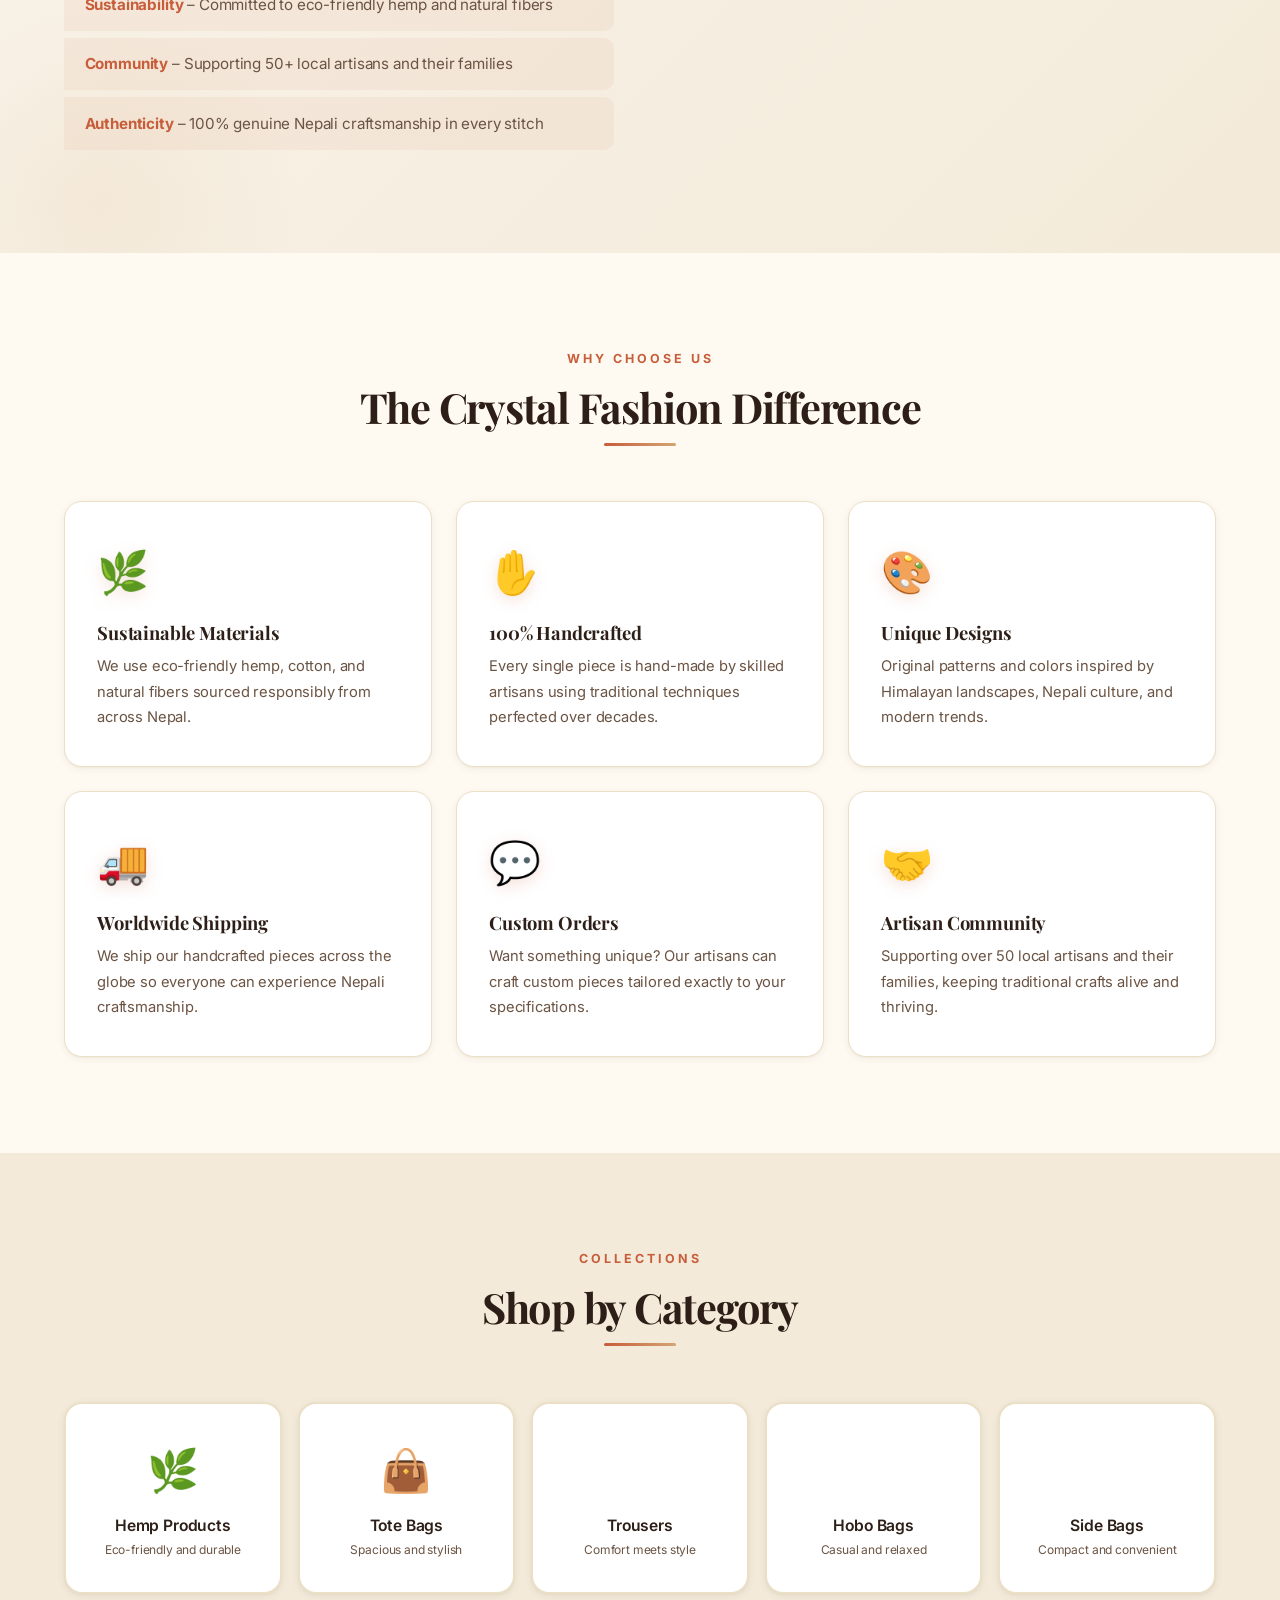
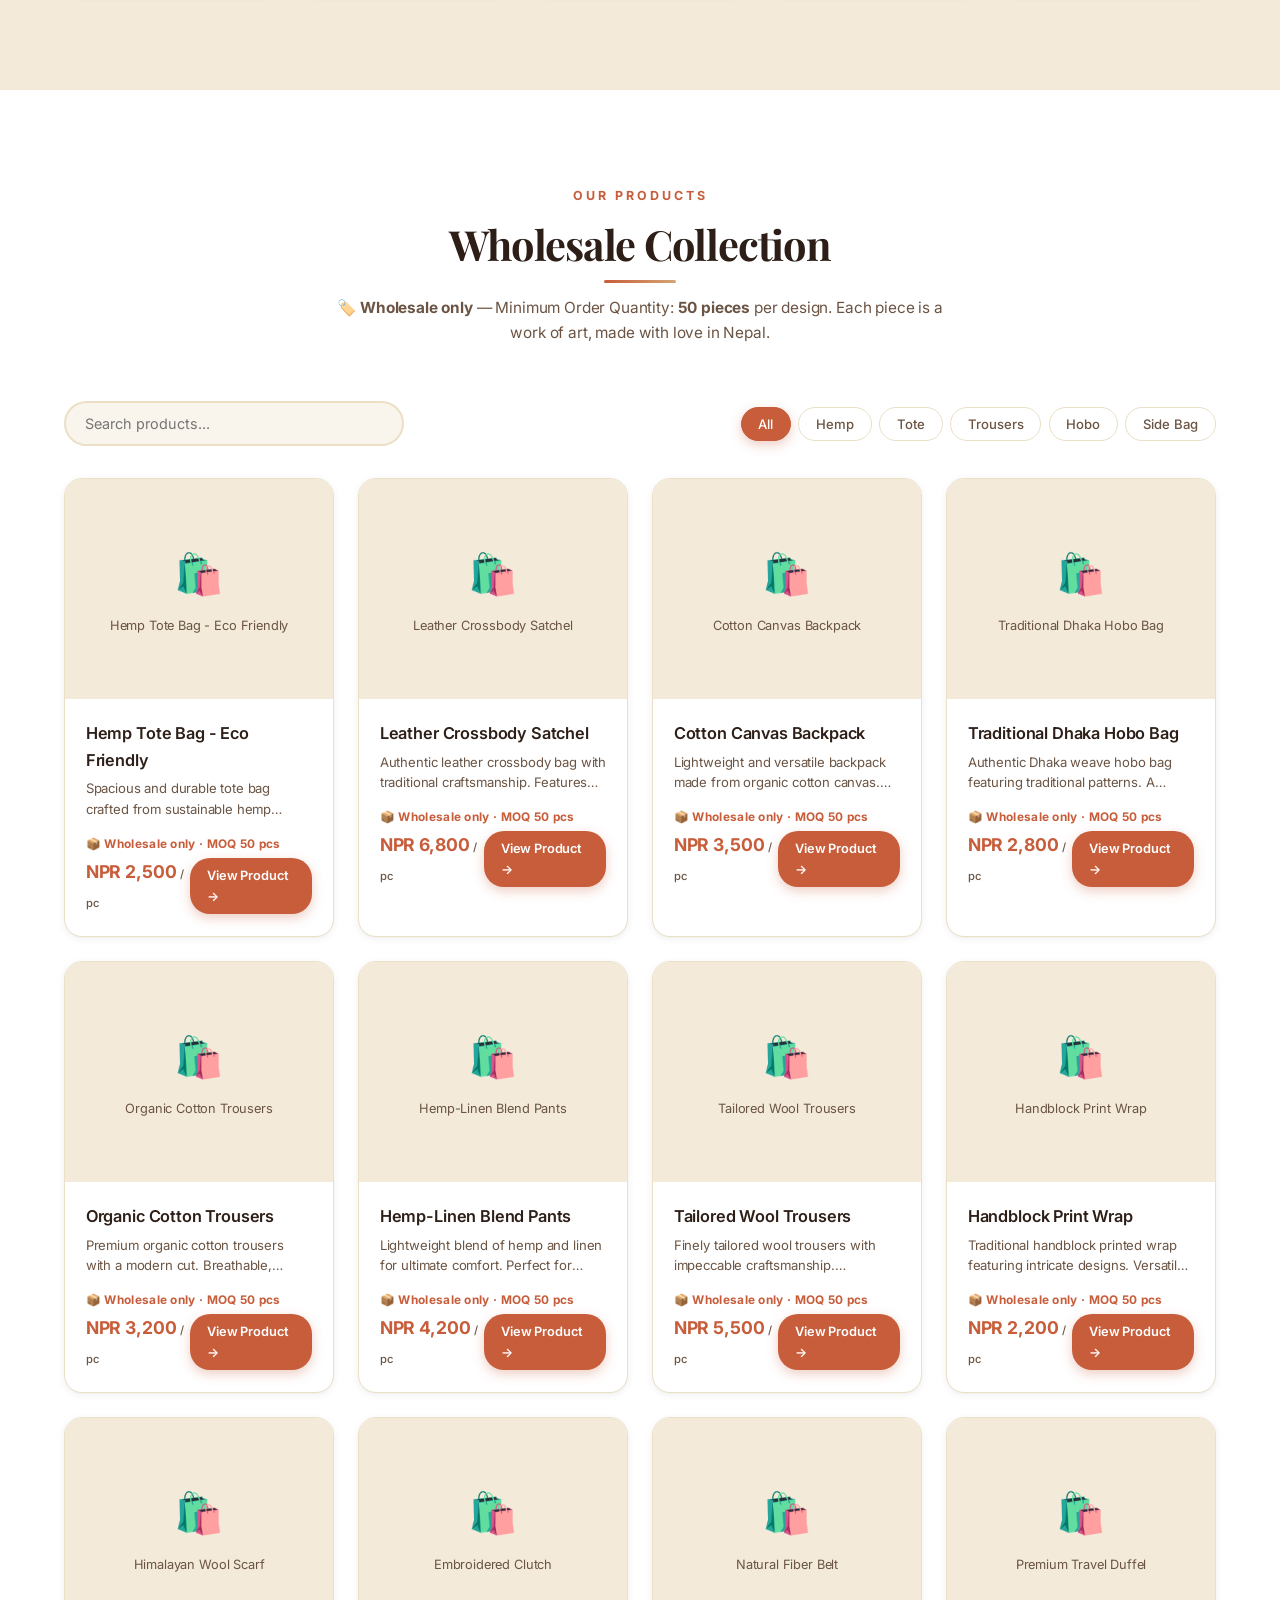
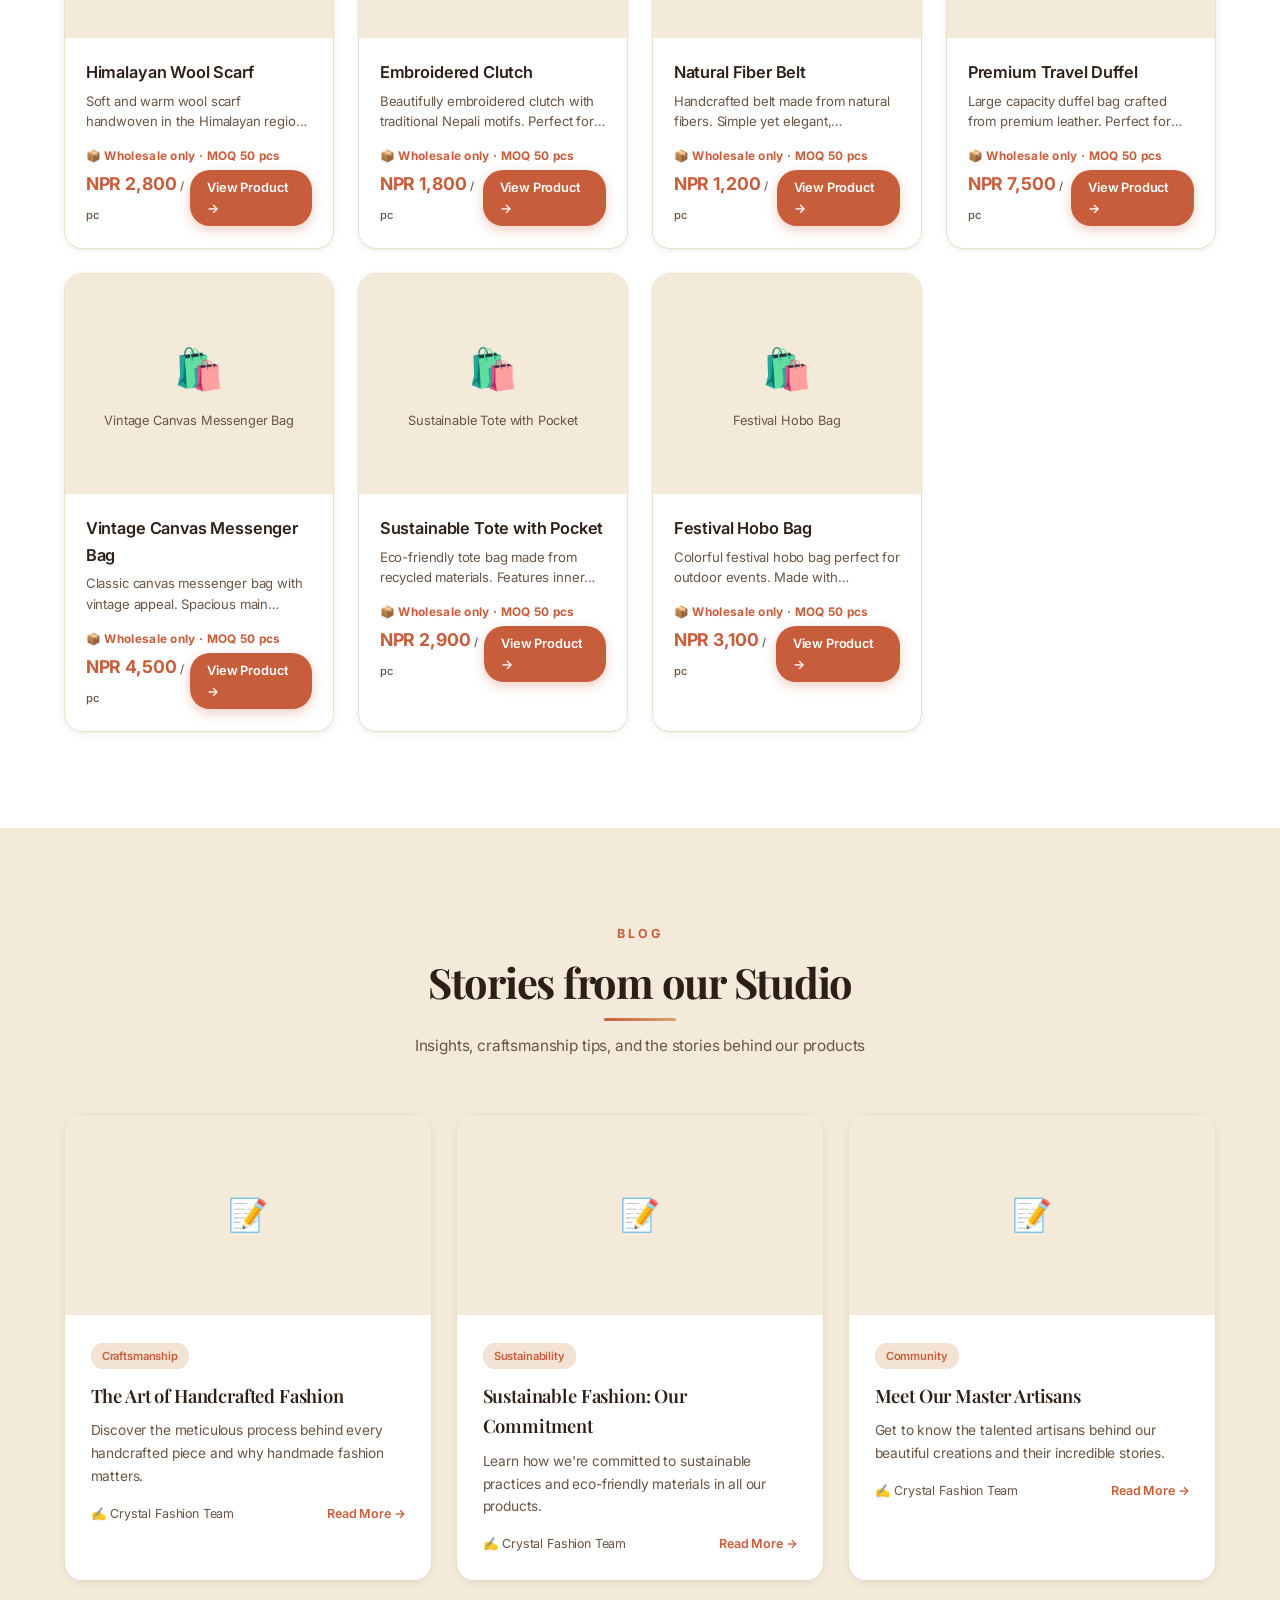
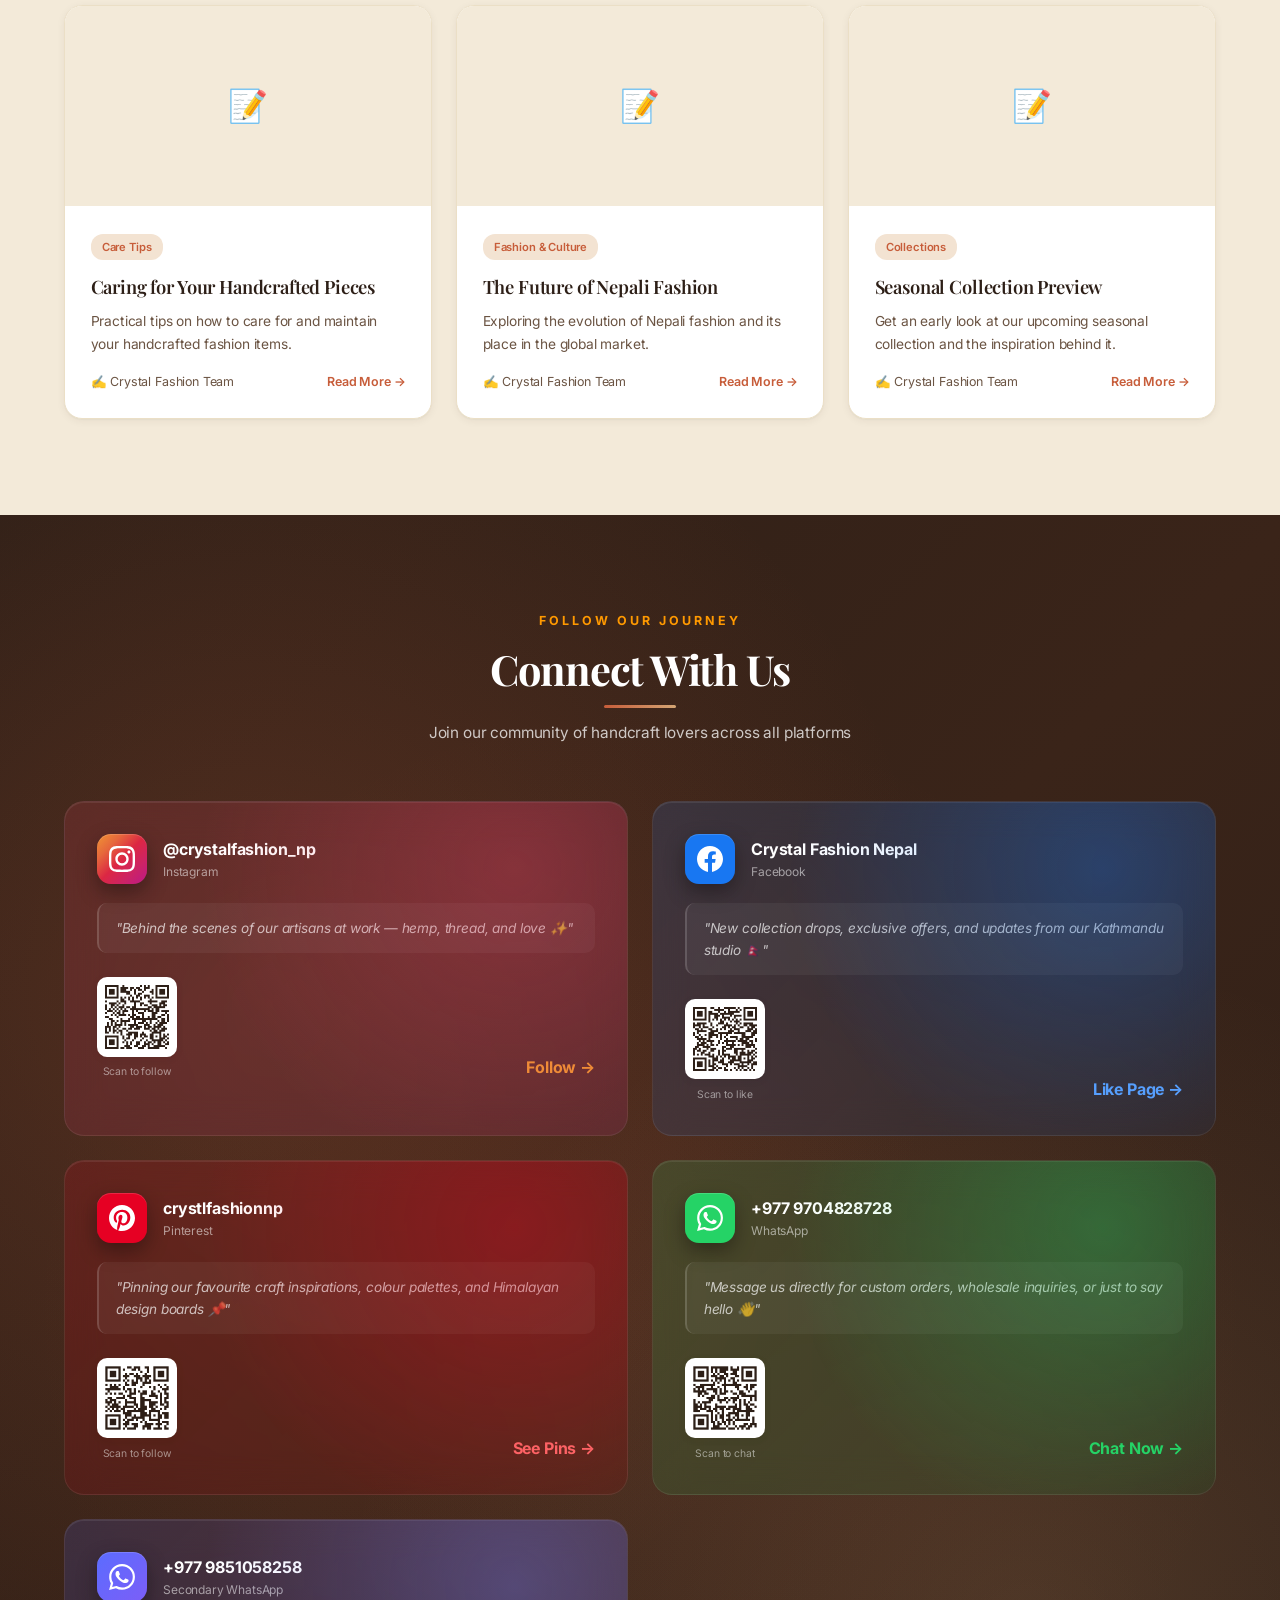
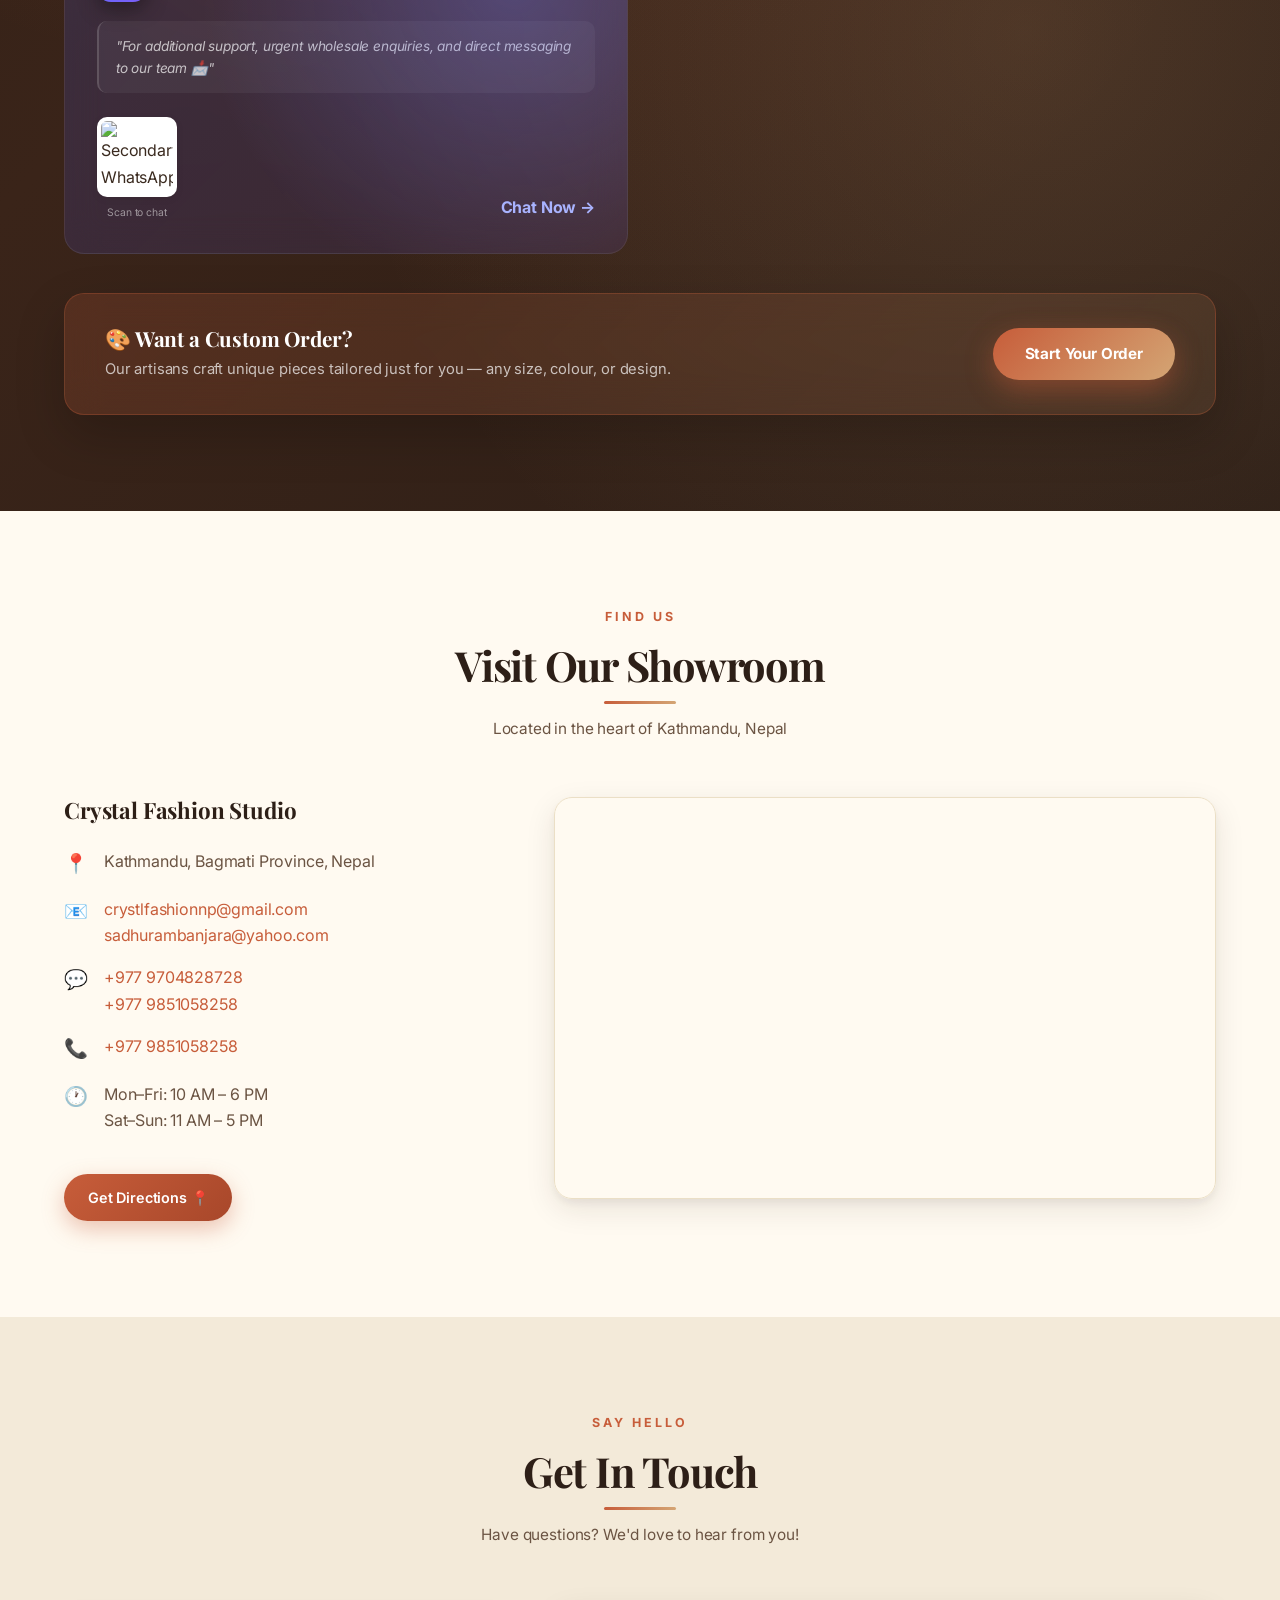
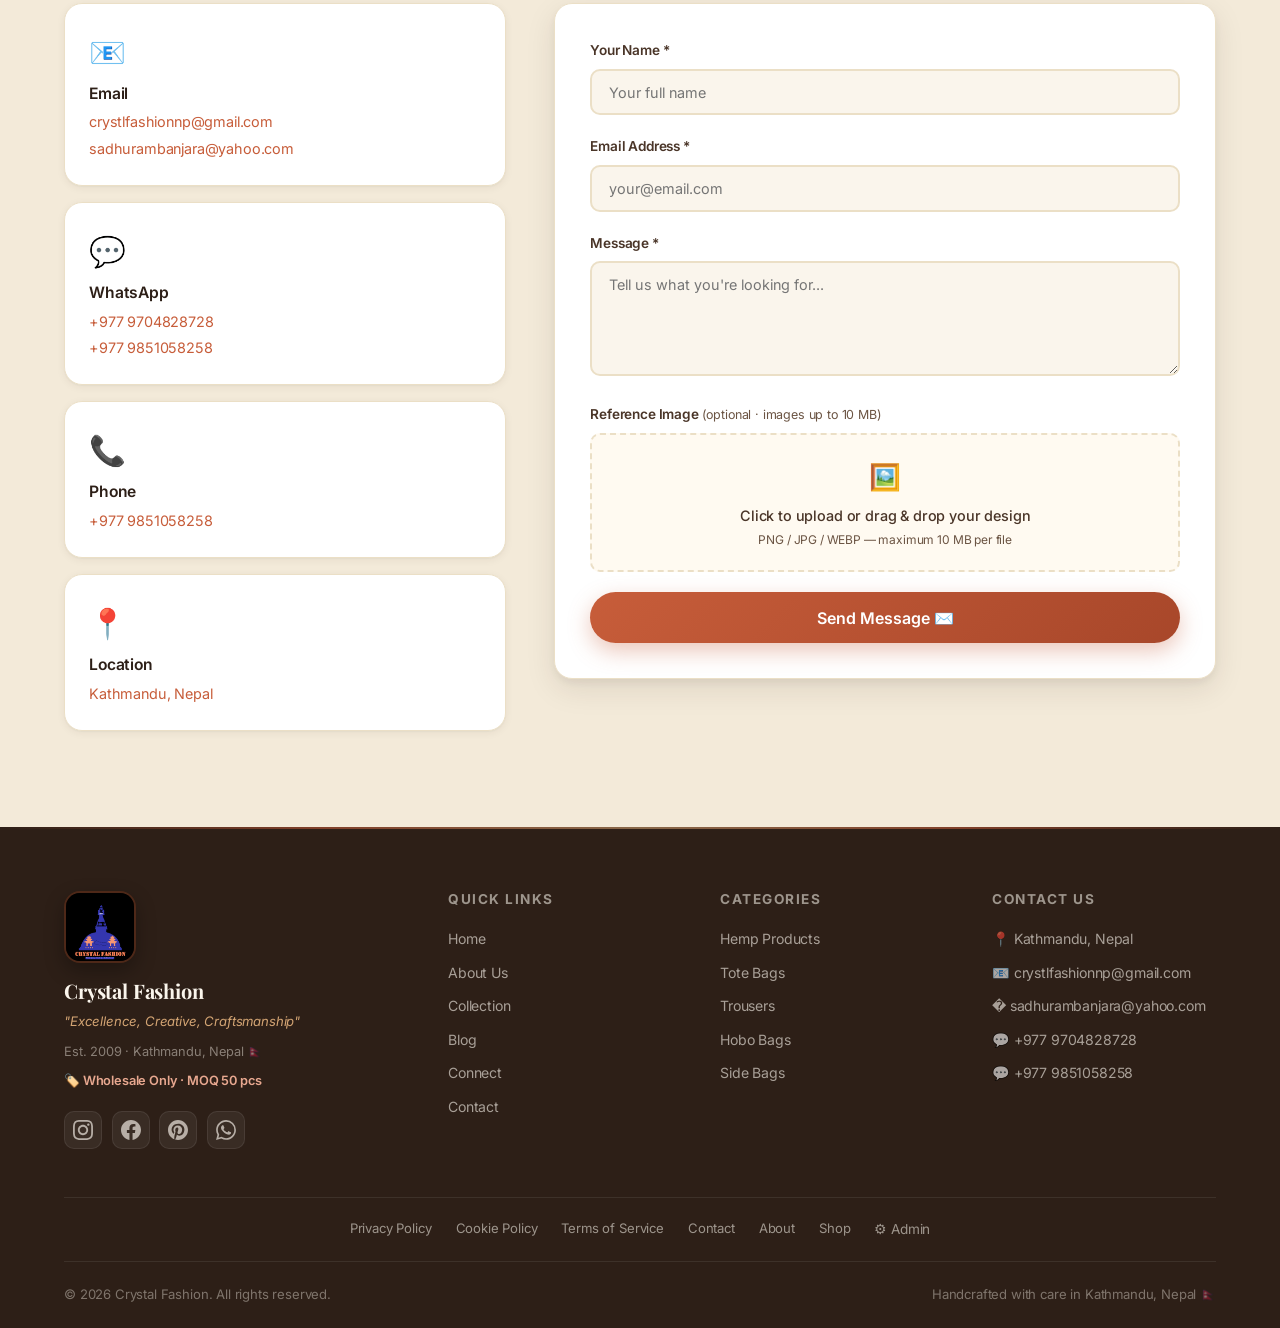
==== commit 4762efc7: "Fix blog label consistency and navigation behavior" ====
--- a/index.html
+++ b/index.html
@@ -78,7 +78,7 @@
                 <a href="index.html#home" class="nav-link">Home</a>
                 <a href="index.html#about" class="nav-link">About</a>
                 <a href="index.html#products" class="nav-link">Collection</a>
-                <a href="blog.html" class="nav-link">Blog</a>
+                <a href="index.html#blog" class="nav-link">Blog</a>
                 <a href="index.html#connect" class="nav-link">Connect</a>
                 <a href="contact.html" class="nav-link">Contact</a>
                 <a href="https://wa.me/9779704828728" class="nav-whatsapp" target="_blank" rel="noopener">
@@ -272,7 +272,7 @@
     <section id="blog" class="section blog-section">
         <div class="container">
             <div class="section-header">
-                <div class="section-label">Journal</div>
+                <div class="section-label">Blog</div>
                 <h2>Stories from our Studio</h2>
                 <p>Insights, craftsmanship tips, and the stories behind our products</p>
             </div>
--- a/css/style.css
+++ b/css/style.css
@@ -1032,9 +1032,17 @@
 }
 
 @media (max-width: 768px) {
-    .section { padding: 3.5rem 0; }
-    .section-header { margin-bottom: 2.5rem; }
-    .hero-title { font-size: clamp(2.4rem, 9vw, 3.4rem); }
+    .section { padding: 2.15rem 0; }
+    .section-header { margin-bottom: 1.55rem; }
+    .hero { min-height: 60vh; }
+    .hero-inner { padding: 1.35rem 1rem 2.1rem; gap: 0.9rem; }
+    .hero-title { font-size: clamp(2.2rem, 9vw, 3.2rem); }
+    .hero-badge { margin-bottom: 0.7rem; }
+    .hero-desc { margin-bottom: 1rem; }
+    .hero-actions { margin-bottom: 0.9rem; gap: 0.65rem; }
+    .hero-pills { gap: 0.4rem; }
+    .hero-right { height: 200px; }
+    .scroll-hint { opacity: 0; visibility: hidden; }
 
     .header-container { padding: 0 1rem; }
     .logo-text { font-size: 1.1rem; }
@@ -1055,21 +1063,32 @@
     .header-container { gap: 0.75rem; }
     body.menu-open { overflow: hidden; }
 
-    .features-grid { grid-template-columns: 1fr; }
-    .categories-grid { grid-template-columns: repeat(2, 1fr); }
-    .social-galaxy { grid-template-columns: 1fr; }
+    .about-content { gap: 1.2rem; }
+    .about-text h2 { margin-bottom: 0.8rem; }
+    .values-list li { padding: 0.7rem 0.8rem; }
+    .features-grid { grid-template-columns: 1fr; gap: 0.9rem; }
+    .feature-card { padding: 1.3rem 1rem; }
+    .categories-grid { grid-template-columns: repeat(2, 1fr); gap: 0.8rem; }
+    .category-card { padding: 1.1rem 0.75rem; }
+    .products-toolbar { flex-direction: column; align-items: stretch; }
+    .search-wrap { max-width: none; }
+    .filter-wrap { justify-content: center; }
+    .products-grid { gap: 0.9rem; }
+    .product-body { padding: 0.9rem; }
+    .product-name { font-size: 0.95rem; }
+    .product-image { height: 175px; }
+    .blog-grid { gap: 0.85rem; }
+    .blog-body { padding: 1rem; }
+    .social-galaxy { grid-template-columns: 1fr; gap: 0.9rem; }
+    .sg-card { padding: 1.1rem; }
+    .connect-cta-strip { flex-direction: column; text-align: center; padding: 1.3rem; }
+    .cta-strip-btn { width: 100%; justify-content: center; }
+    .location-content, .contact-content { gap: 1.3rem; }
+    .form-wrapper { padding: 1.3rem; }
     .footer-grid { grid-template-columns: 1fr; gap: 2rem; text-align: center; }
     .footer-brand { align-items: center; }
     .footer-social { justify-content: center; }
     .footer-bottom { flex-direction: column; text-align: center; }
-    .hero-right { height: 240px; }
-    .connect-cta-strip { flex-direction: column; text-align: center; padding: 1.75rem; }
-    .cta-strip-btn { width: 100%; justify-content: center; }
-
-    .products-toolbar { flex-direction: column; align-items: stretch; }
-    .search-wrap { max-width: none; }
-    .filter-wrap { justify-content: center; }
-
     .sg-bottom { flex-direction: column; align-items: flex-start; gap: 1rem; }
     .sg-qr-wrap { flex-direction: row; }
 
@@ -1084,18 +1103,23 @@
 }
 
 @media (max-width: 480px) {
-    .hero-inner { padding: 3rem 1rem 5rem; }
+    .section { padding: 1.7rem 0; }
+    .hero-inner { padding: 1.05rem 0.75rem 1.8rem; }
+    .hero { min-height: 54vh; }
     .hero-badge { font-size: 0.72rem; letter-spacing: 0.08em; padding: 0.45rem 0.8rem; }
-    .hero-title { font-size: clamp(2rem, 10vw, 2.8rem); }
-    .hero-actions { flex-direction: column; align-items: stretch; }
+    .hero-title { font-size: clamp(1.9rem, 10vw, 2.6rem); }
+    .hero-actions { flex-direction: column; align-items: stretch; gap: 0.6rem; }
     .btn-glow, .btn-ghost { width: 100%; justify-content: center; }
     .hero-pills { justify-content: center; }
-    .categories-grid { grid-template-columns: 1fr 1fr; gap: 0.75rem; }
+    .hero-right { height: 150px; }
     .floating-card { padding: 0.65rem 0.9rem; }
     .fc-num { font-size: 1.4rem; }
     .fc-label { font-size: 0.6rem; }
     .about-stats { grid-template-columns: 1fr 1fr; gap: 0.85rem; }
     .stat-card { padding: 1.5rem 1rem; }
+    .categories-grid { grid-template-columns: 1fr 1fr; gap: 0.75rem; }
+    .category-card h3 { font-size: 0.8rem; }
+    .feature-card { padding: 1.2rem 1rem; }
     .footer-legal-links { font-size: 0.78rem; }
     .logo-text { font-size: 1rem; }
     .logo-img-wrap { width: 36px; height: 36px; }
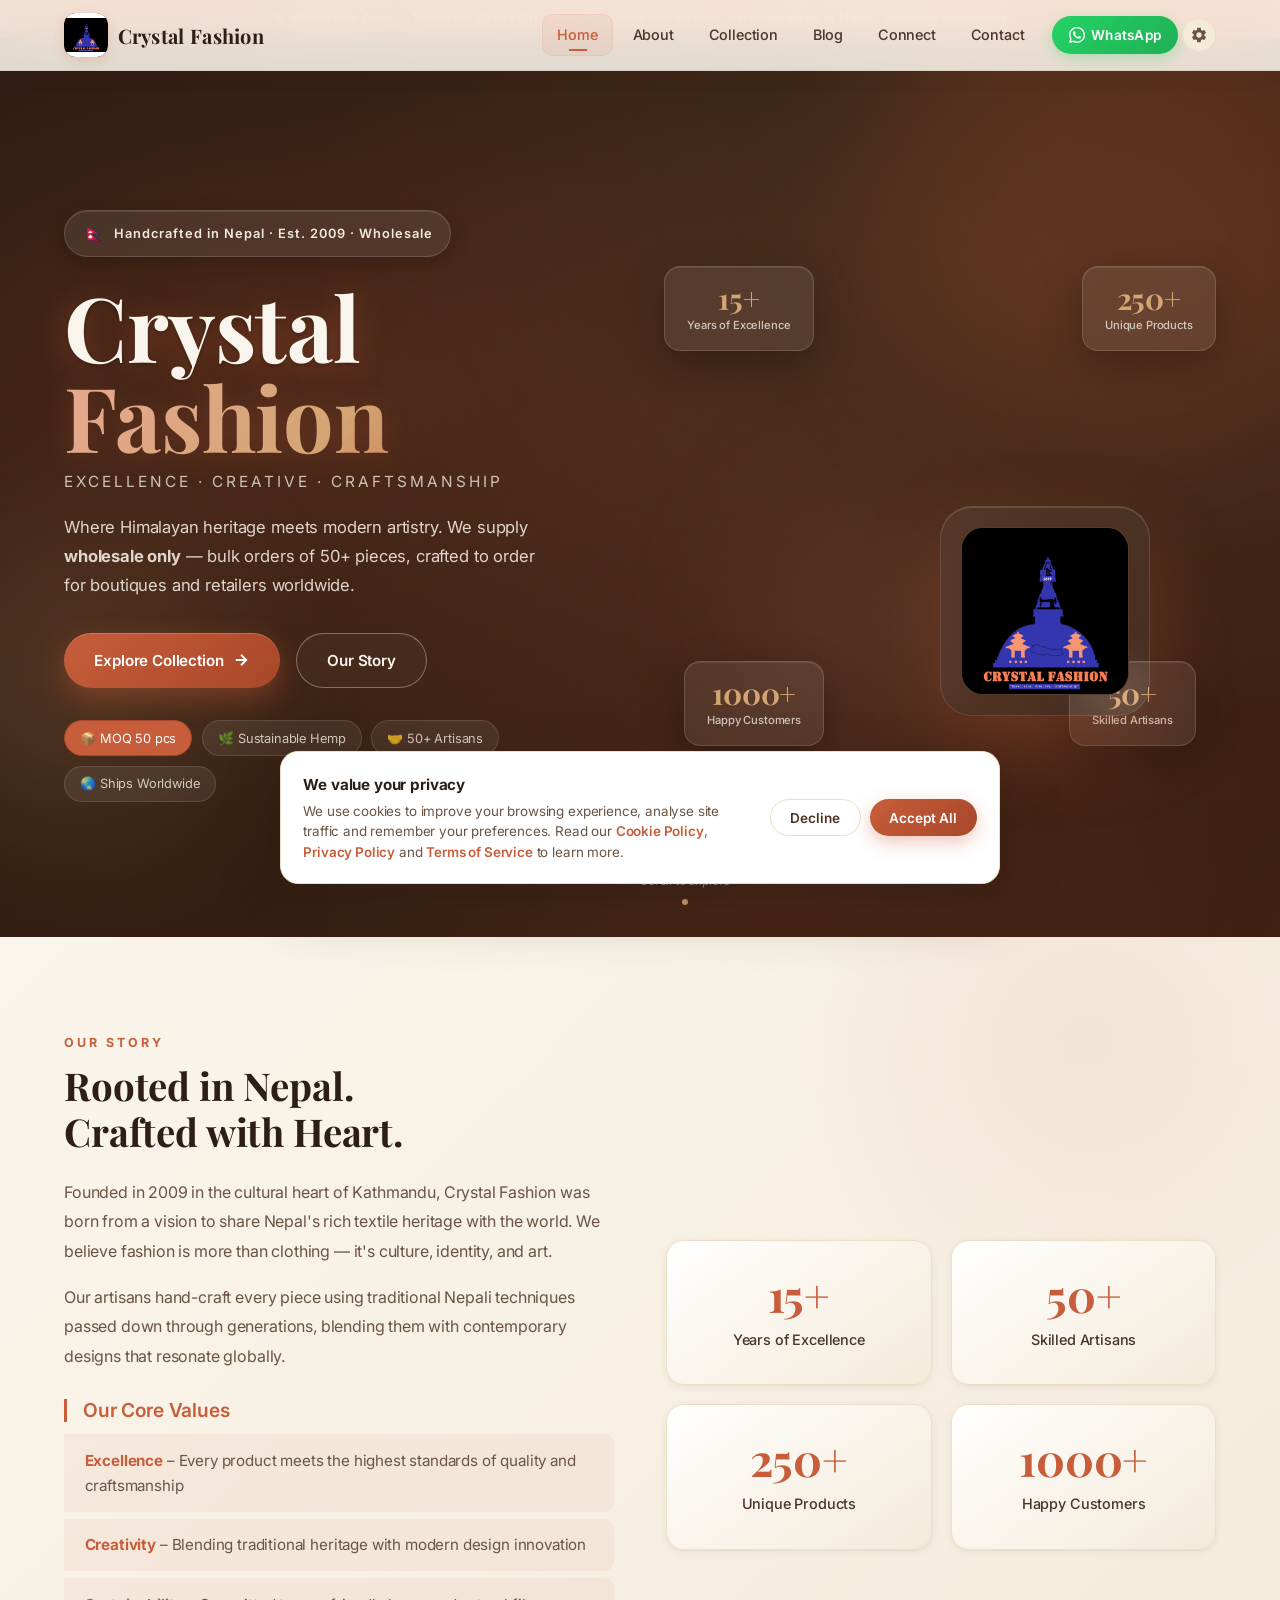
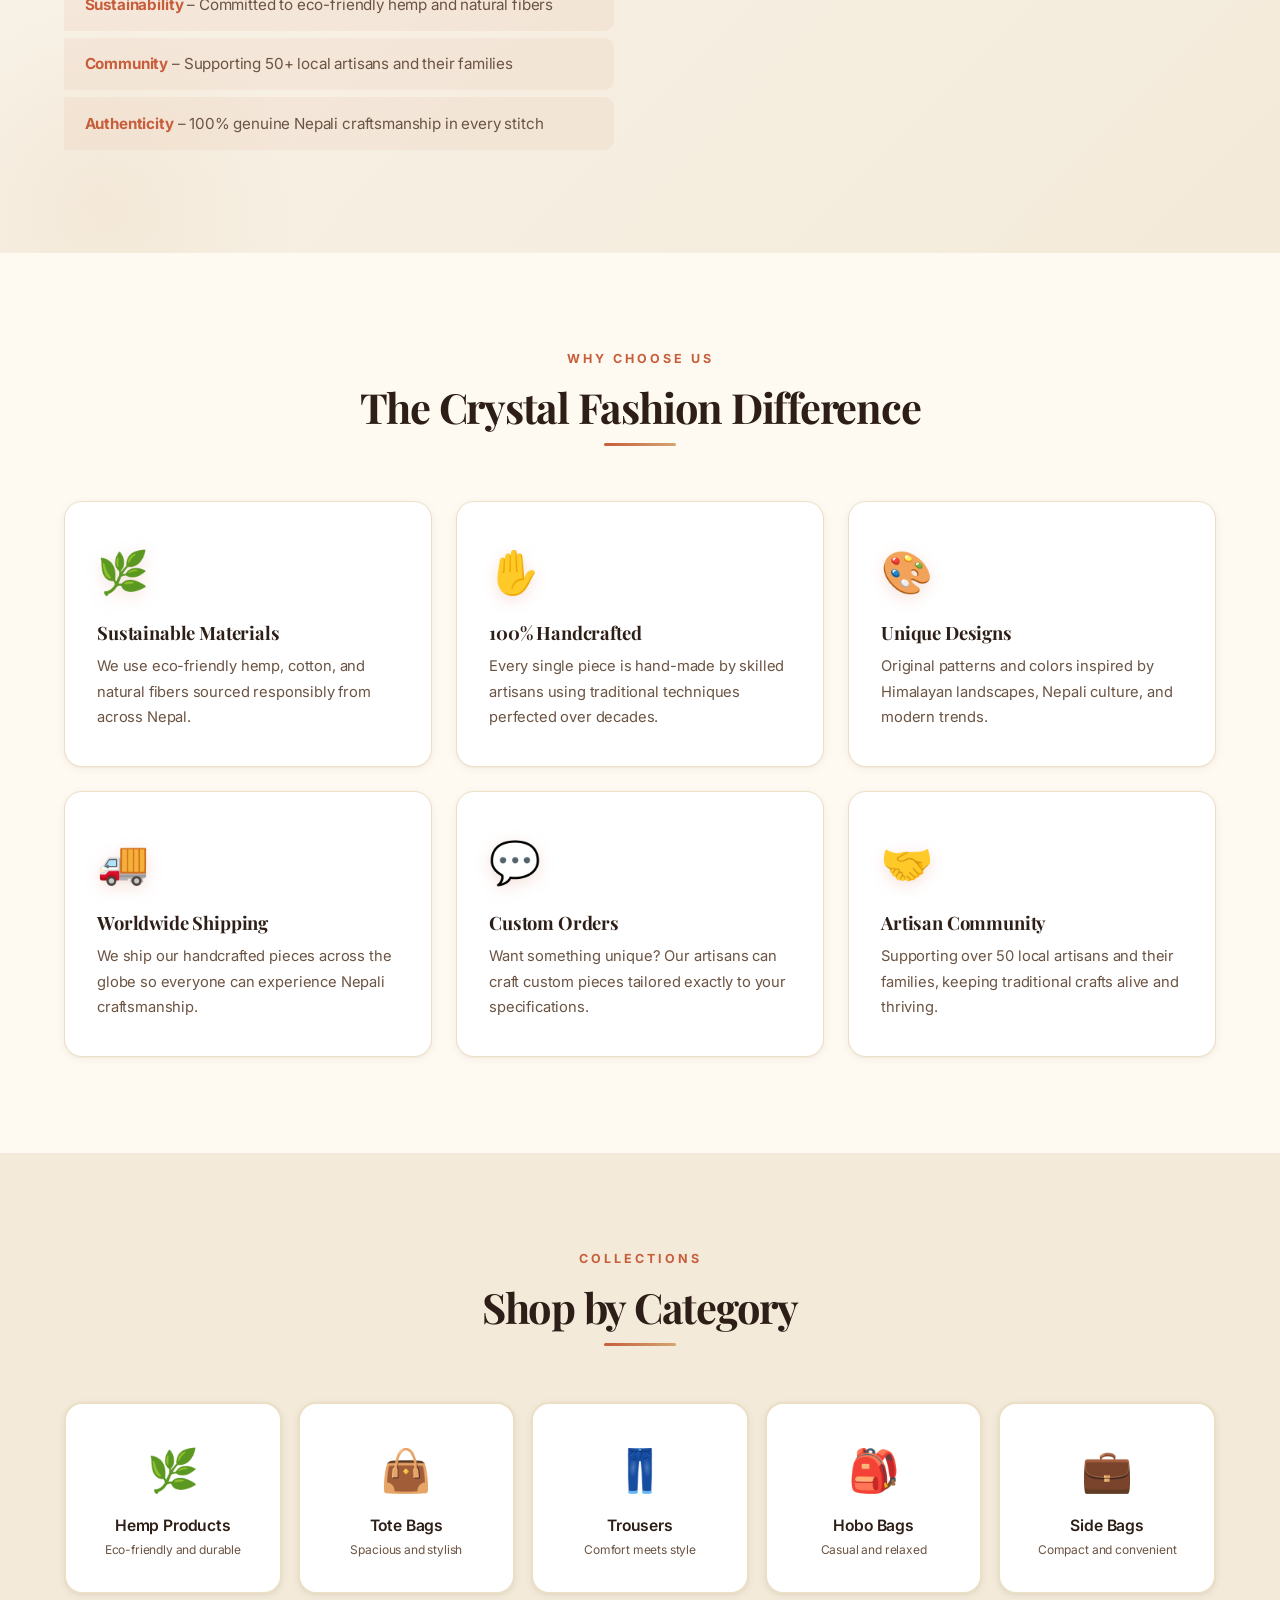
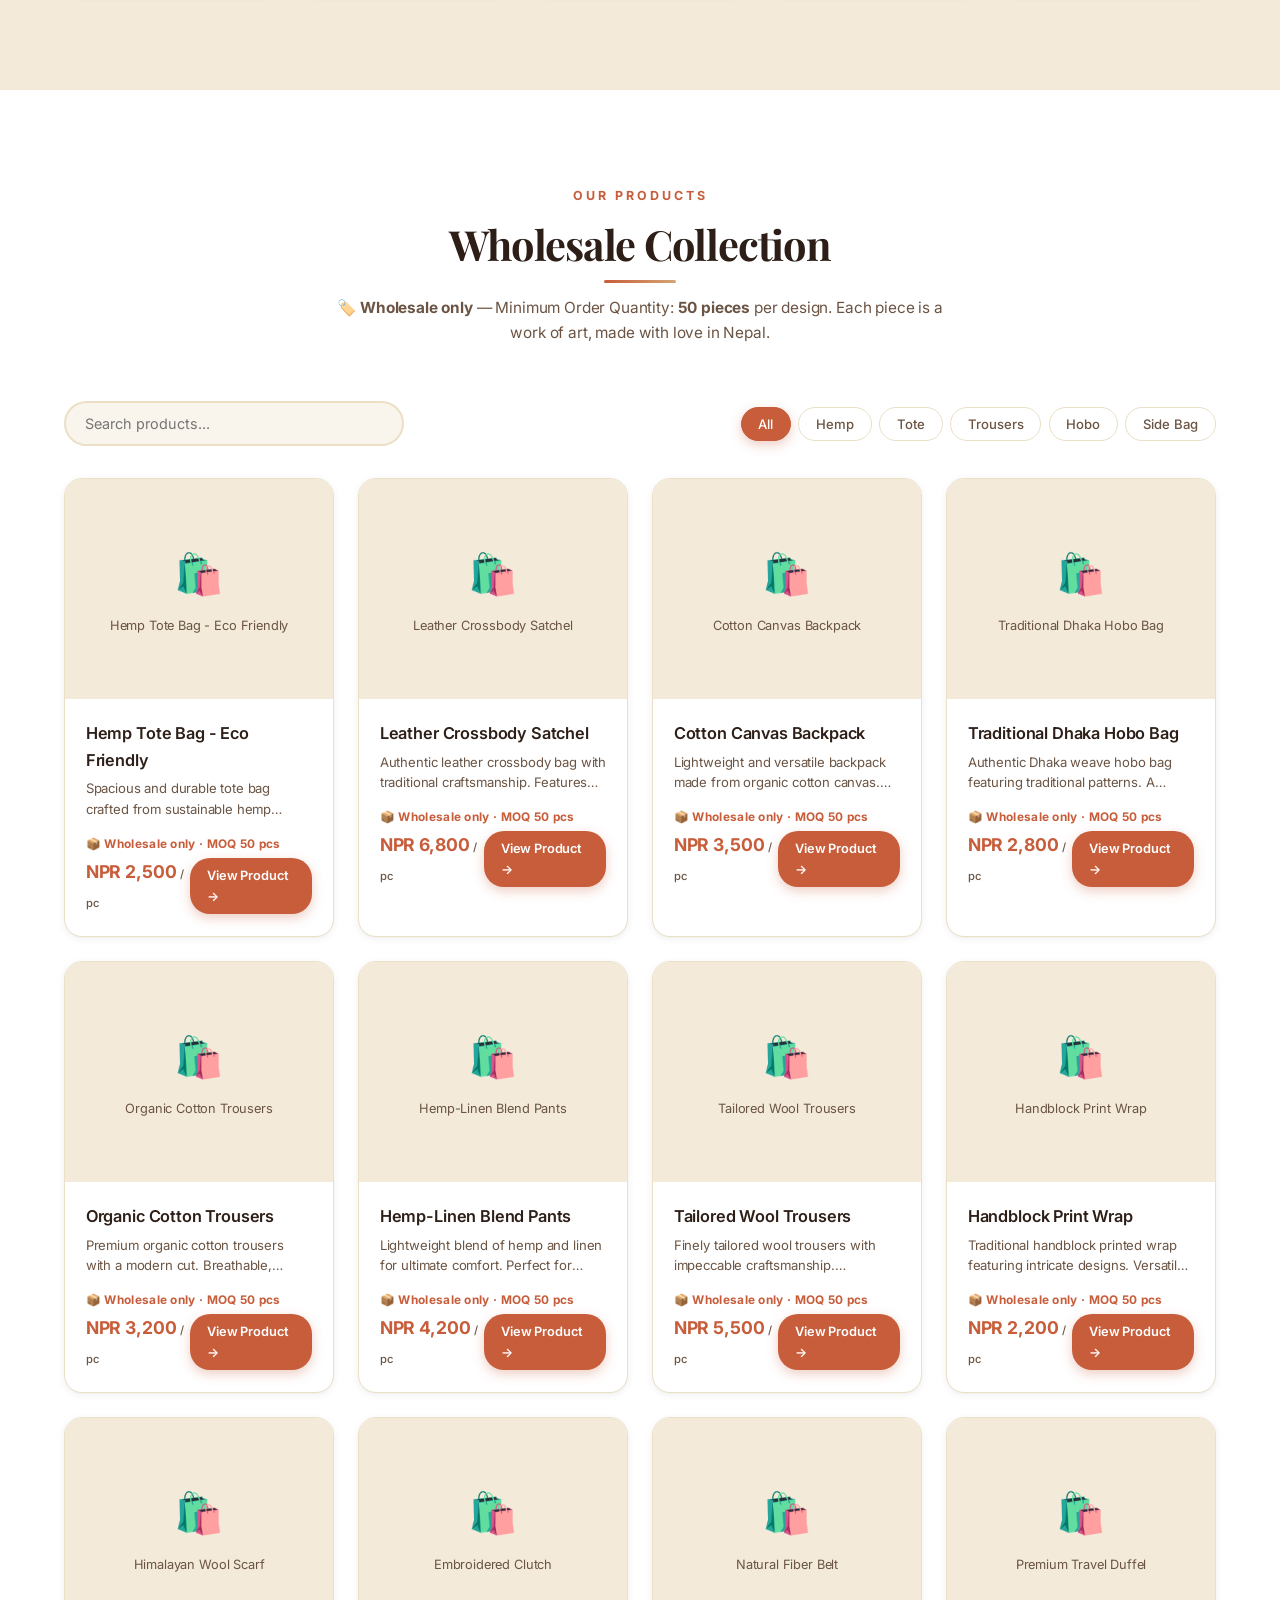
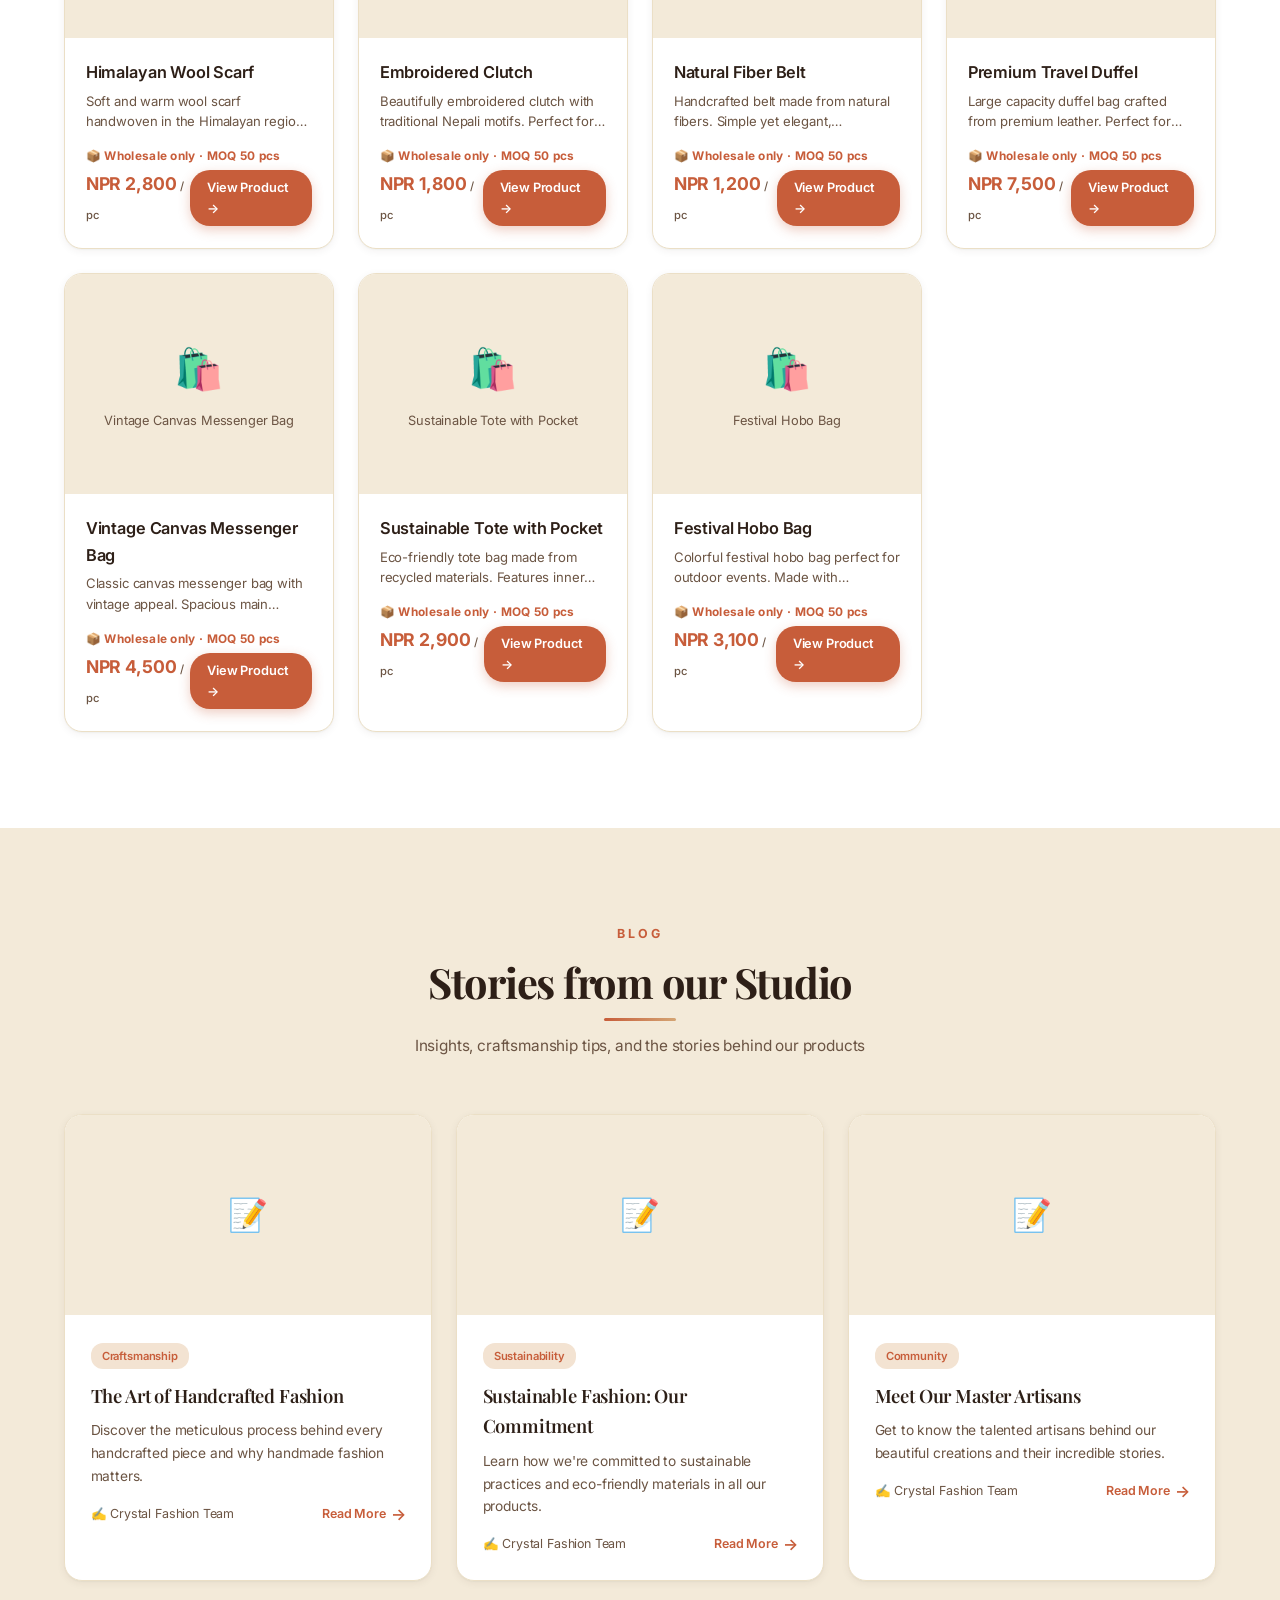
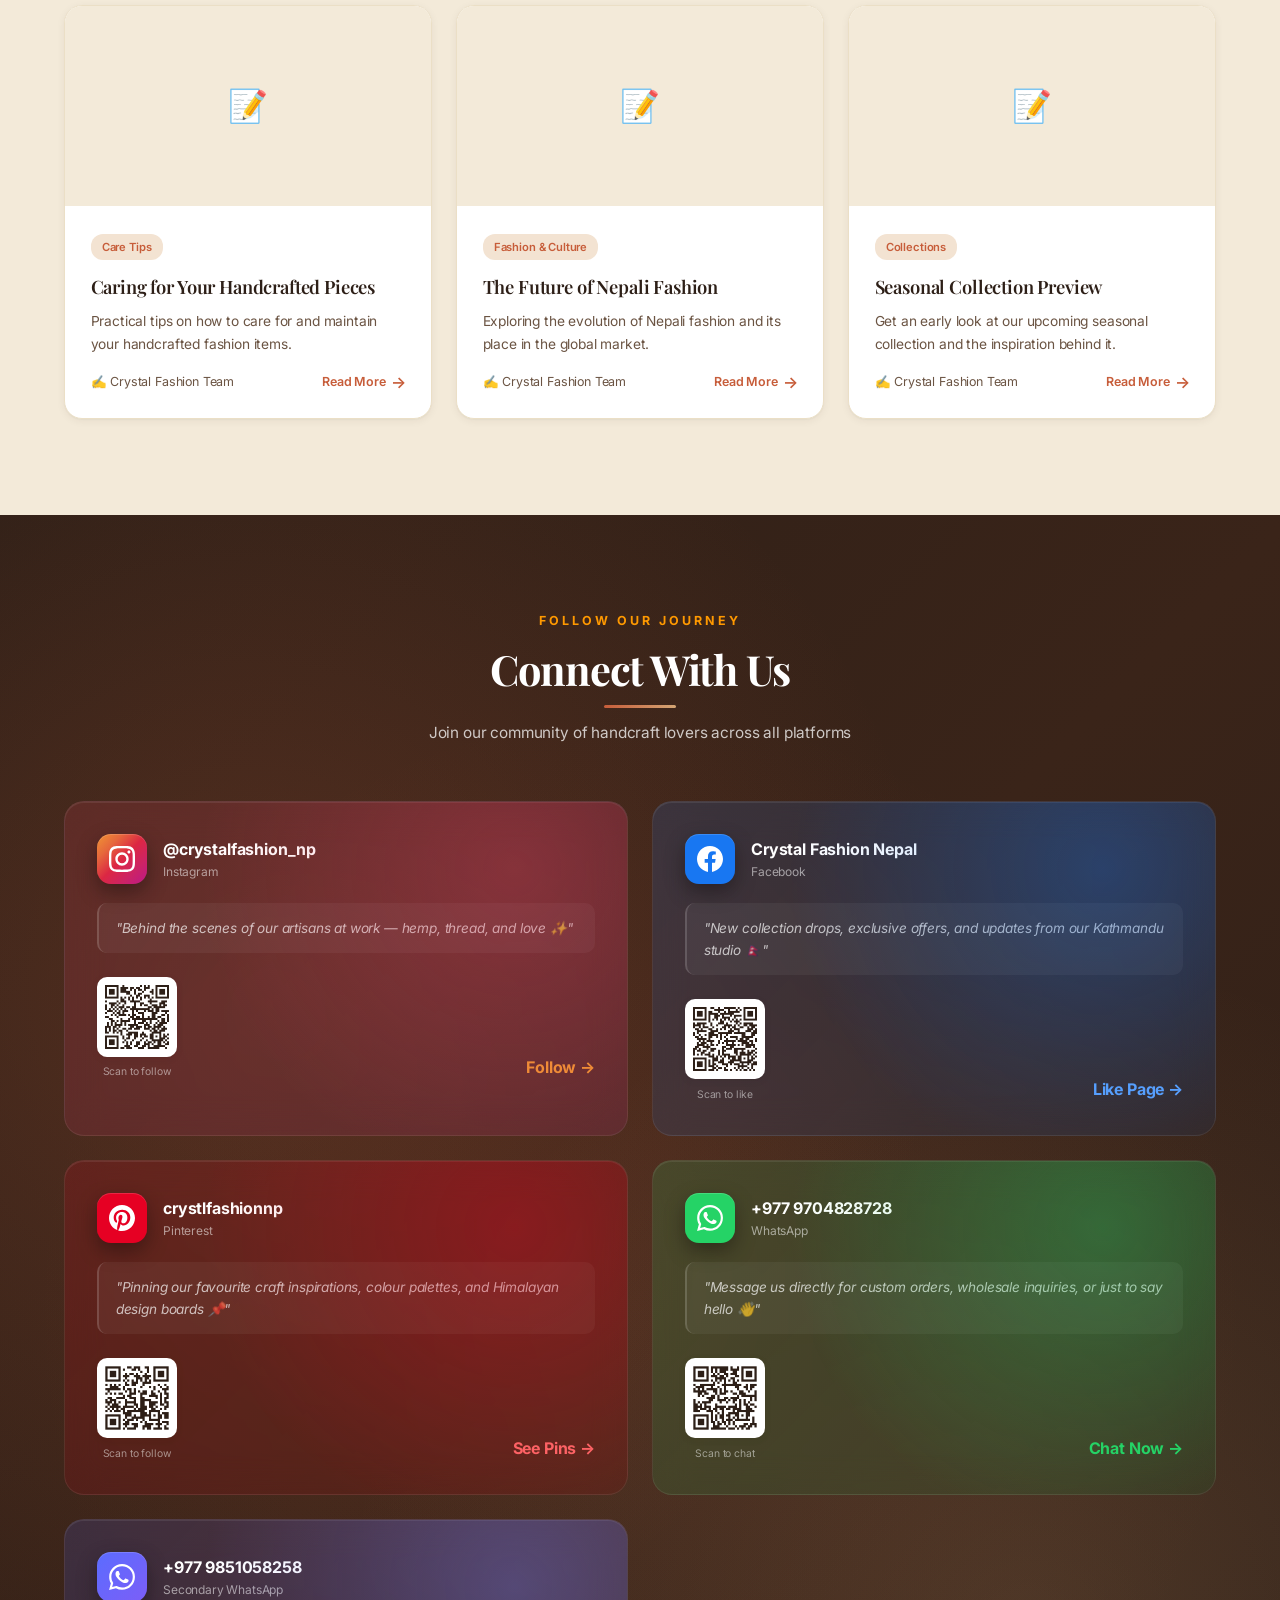
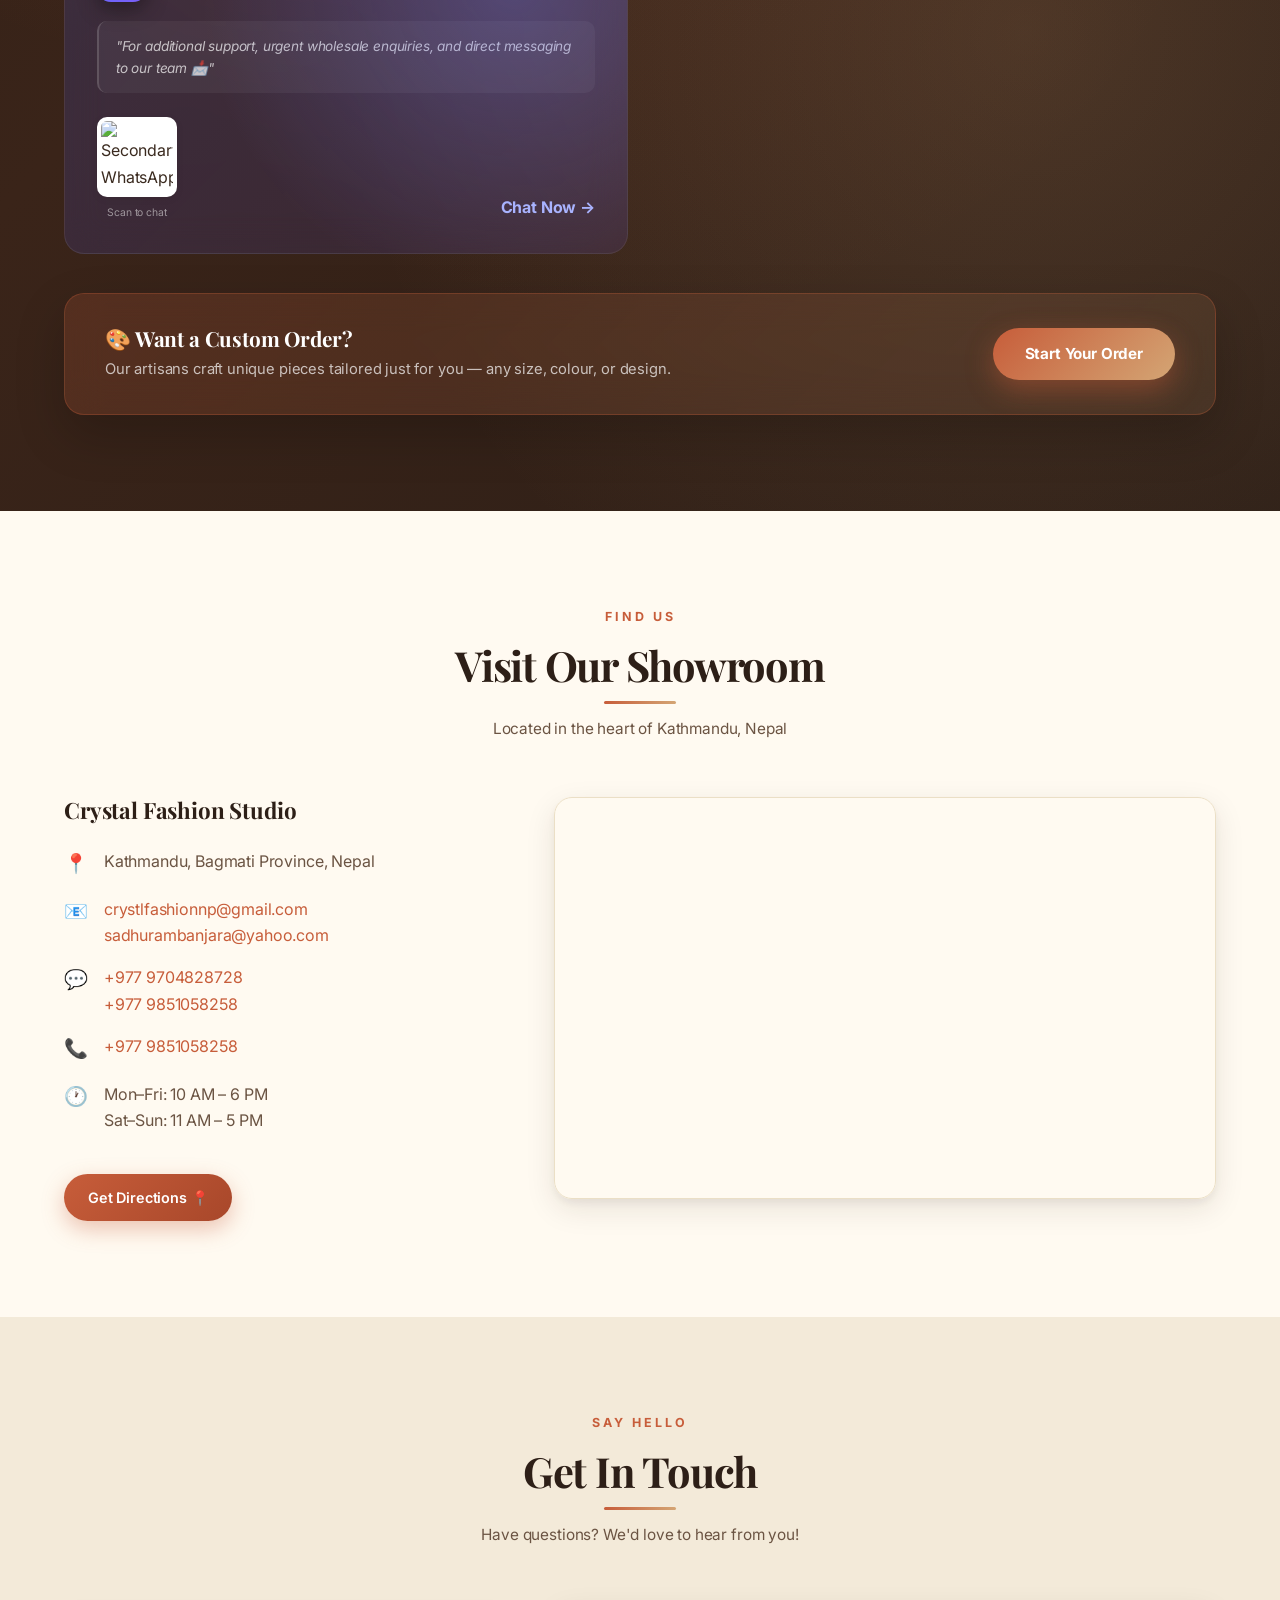
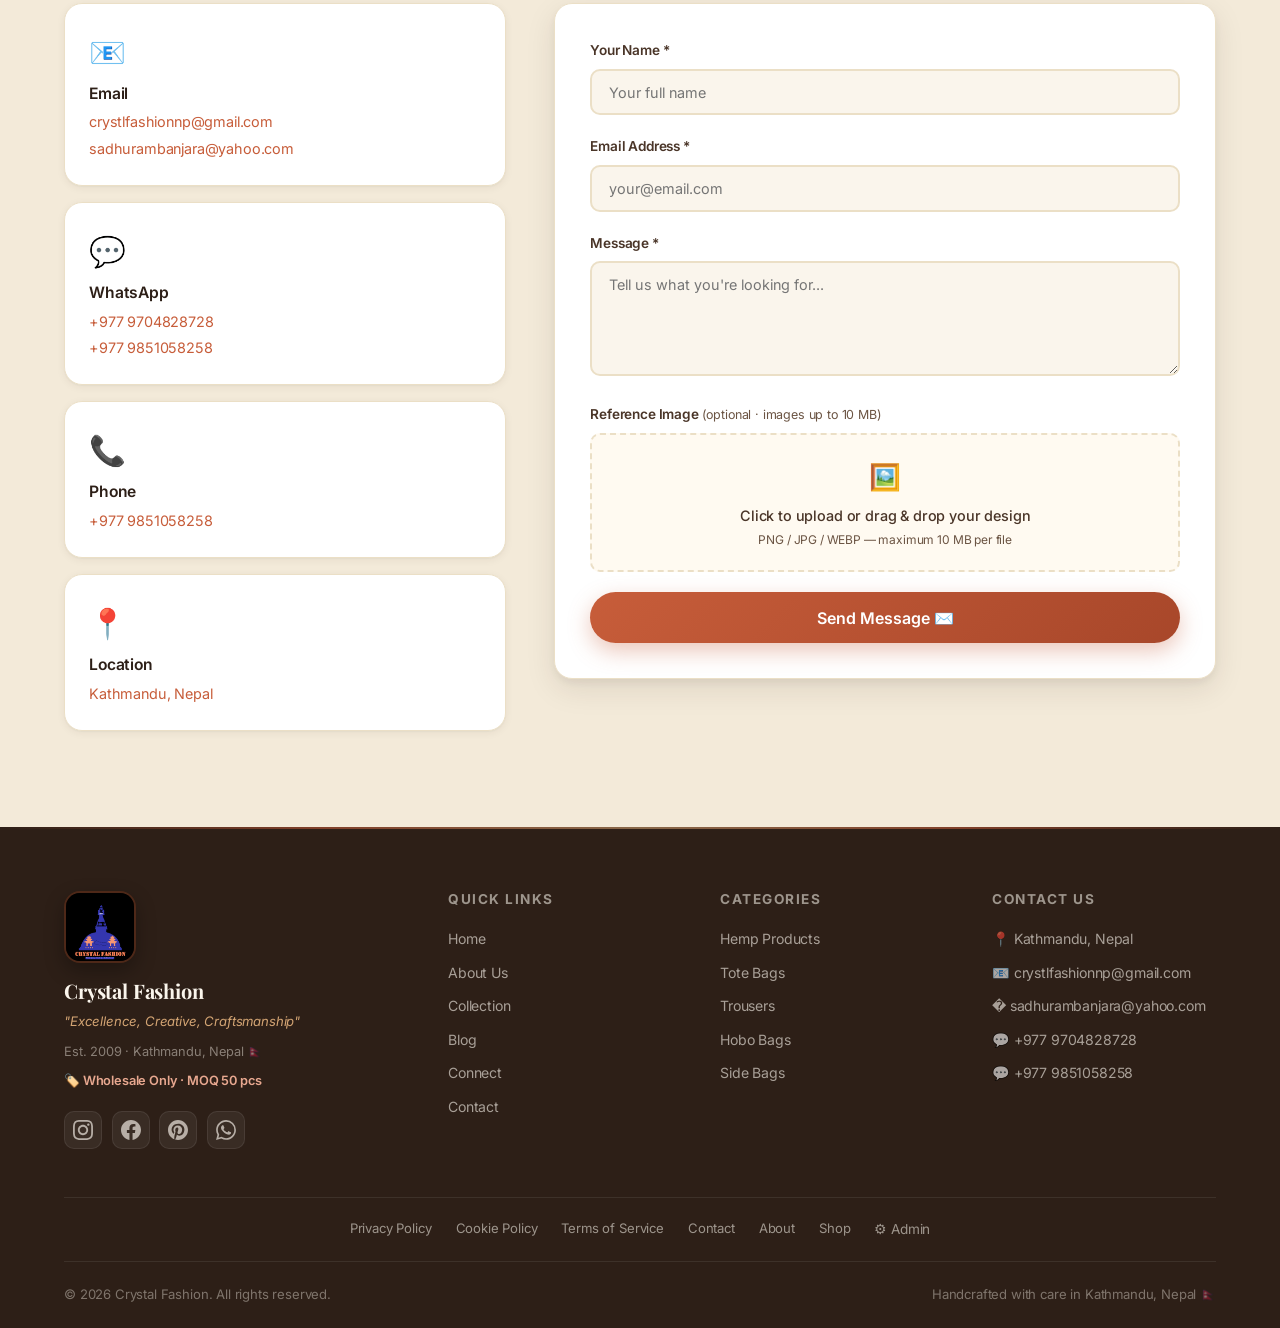
==== commit 80b412e2: "Fix blog card arrow indicator" ====
--- a/index.html
+++ b/index.html
@@ -80,7 +80,7 @@
                 <a href="index.html#products" class="nav-link">Collection</a>
                 <a href="index.html#blog" class="nav-link">Blog</a>
                 <a href="index.html#connect" class="nav-link">Connect</a>
-                <a href="contact.html" class="nav-link">Contact</a>
+                <a href="index.html#contact" class="nav-link">Contact</a>
                 <a href="https://wa.me/9779704828728" class="nav-whatsapp" target="_blank" rel="noopener">
                     <svg viewBox="0 0 24 24" fill="currentColor" width="16" height="16"><path d="M17.472 14.382c-.297-.149-1.758-.867-2.03-.967-.273-.099-.471-.148-.67.15-.197.297-.767.966-.94 1.164-.173.199-.347.223-.644.075-.297-.15-1.255-.463-2.39-1.475-.883-.788-1.48-1.761-1.653-2.059-.173-.297-.018-.458.13-.606.134-.133.298-.347.446-.52.149-.174.198-.298.298-.497.099-.198.05-.371-.025-.52-.075-.149-.669-1.612-.916-2.207-.242-.579-.487-.5-.669-.51-.173-.008-.371-.01-.57-.01-.198 0-.52.074-.792.372-.272.297-1.04 1.016-1.04 2.479 0 1.462 1.065 2.875 1.213 3.074.149.198 2.096 3.2 5.077 4.487.709.306 1.262.489 1.694.625.712.227 1.36.195 1.871.118.571-.085 1.758-.719 2.006-1.413.248-.694.248-1.289.173-1.413-.074-.124-.272-.198-.57-.347m-5.421 7.403h-.004a9.87 9.87 0 0 1-5.031-1.378l-.361-.214-3.741.982.998-3.648-.235-.374a9.86 9.86 0 0 1-1.51-5.26c.001-5.45 4.436-9.884 9.888-9.884 2.64 0 5.122 1.03 6.988 2.898a9.825 9.825 0 0 1 2.893 6.994c-.003 5.45-4.437 9.884-9.885 9.884m8.413-18.297A11.815 11.815 0 0 0 12.05 0C5.495 0 .16 5.335.157 11.892c0 2.096.547 4.142 1.588 5.945L.057 24l6.305-1.654a11.882 11.882 0 0 0 5.683 1.448h.005c6.554 0 11.89-5.335 11.893-11.893a11.821 11.821 0 0 0-3.48-8.413z"/></svg>
                     WhatsApp
@@ -412,7 +412,7 @@
                     <h3>🎨 Want a Custom Order?</h3>
                     <p>Our artisans craft unique pieces tailored just for you — any size, colour, or design.</p>
                 </div>
-                <a href="contact.html" class="cta-strip-btn">Start Your Order</a>
+                <a href="index.html#contact" class="cta-strip-btn">Start Your Order</a>
             </div>
         </div>
     </section>
@@ -548,9 +548,9 @@
                         <li><a href="index.html#home">Home</a></li>
                         <li><a href="index.html#about">About Us</a></li>
                         <li><a href="index.html#products">Collection</a></li>
-                        <li><a href="blog.html">Blog</a></li>
+                        <li><a href="index.html#blog">Blog</a></li>
                         <li><a href="index.html#connect">Connect</a></li>
-                        <li><a href="contact.html">Contact</a></li>
+                        <li><a href="index.html#contact">Contact</a></li>
                     </ul>
                 </div>
                 <div class="footer-section">
@@ -578,7 +578,7 @@
                 <a href="privacy.html">Privacy Policy</a>
                 <a href="cookies.html">Cookie Policy</a>
                 <a href="terms.html">Terms of Service</a>
-                <a href="contact.html">Contact</a>
+                <a href="index.html#contact">Contact</a>
                 <a href="index.html#about">About</a>
                 <a href="index.html#products">Shop</a>
                 <a href="admin.html" class="footer-admin-link">⚙ Admin</a>
--- a/css/style.css
+++ b/css/style.css
@@ -675,8 +675,20 @@
 .blog-title { font-size: 1.15rem; color: var(--brown); margin-bottom: 0.5rem; font-weight: 600; font-family: 'Playfair Display', serif; }
 .blog-excerpt { font-size: 0.86rem; color: var(--text-light); line-height: 1.65; margin-bottom: 1rem; display: -webkit-box; -webkit-line-clamp: 3; line-clamp: 3; -webkit-box-orient: vertical; overflow: hidden; }
 .blog-meta { display: flex; align-items: center; justify-content: space-between; font-size: 0.78rem; color: var(--text-light); }
-.blog-read-more { color: var(--terracotta); font-weight: 600; transition: var(--transition-fast); }
+.blog-read-more {
+    display: inline-flex; align-items: center; gap: 0.3rem;
+    color: var(--terracotta); font-weight: 600; transition: var(--transition-fast);
+    position: relative;
+}
+.blog-read-more::after {
+    content: '→';
+    display: inline-block;
+    font-size: 1rem;
+    line-height: 1;
+    transition: transform 0.25s ease;
+}
 .blog-card:hover .blog-read-more { transform: translateX(4px); }
+.blog-card:hover .blog-read-more::after { transform: translateX(4px); }
 
 /* -------- CONNECT WITH US -------- */
 .connect-section {
